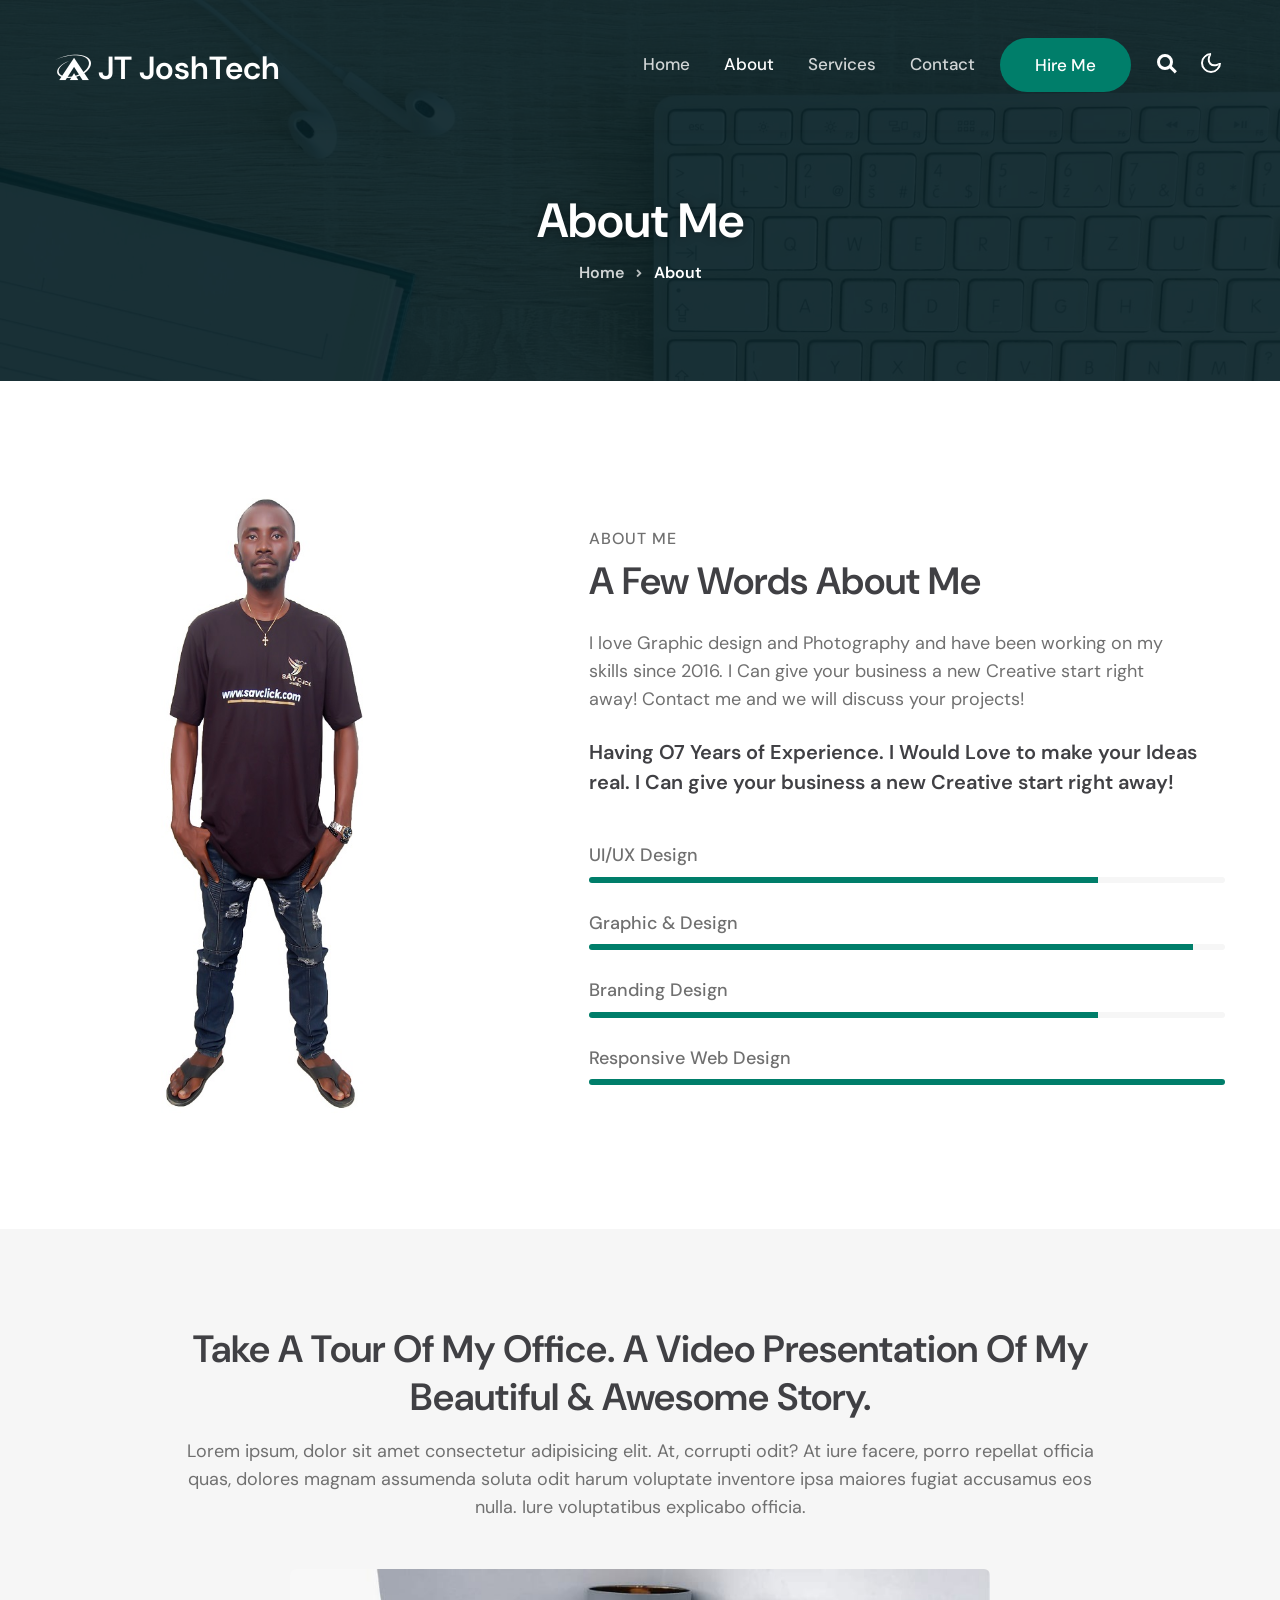
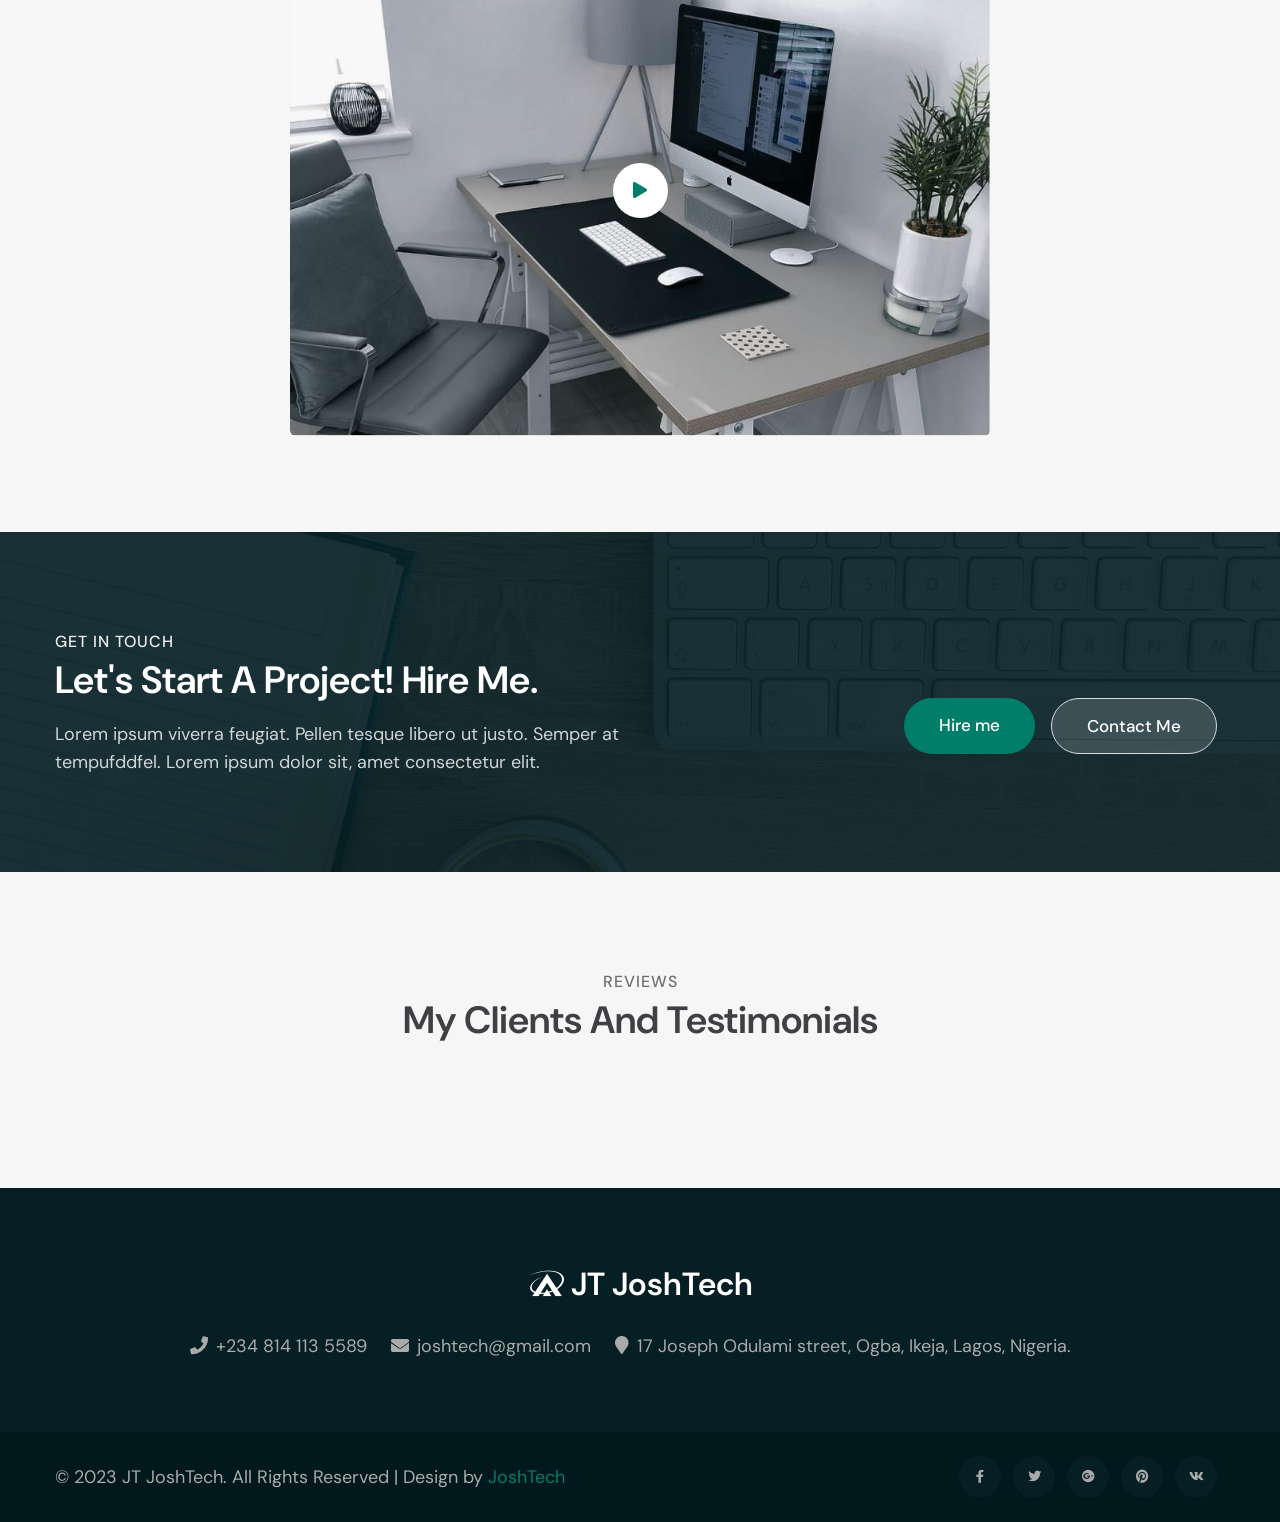
==== about.html @ a09c0ccb "Add files via upload" ====
<!--
Author: JoshTech
Author URL: http://joshtech.com
-->
<!doctype html>
<html lang="en">

<head>
    <!-- Required meta tags -->
    <meta charset="utf-8">
    <meta name="viewport" content="width=device-width, initial-scale=1, shrink-to-fit=no">
    <title>JoshTech Portfolio : About</title>

    <!-- google-fonts -->
    <link href="//fonts.googleapis.com/css2?family=Dosis:wght@300;400;500;600;800&display=swap" rel="stylesheet">
    <link href="//fonts.googleapis.com/css2?family=DM+Sans:wght@400;500;700&display=swap" rel="stylesheet">
    <!-- //google-fonts -->

    <!-- Template CSS Style link -->
    <link rel="stylesheet" href="assets/css/style-liberty.css">

</head>

<body>


    <!--header-->
    <header id="site-header" class="fixed-top">
        <div class="container">
            <nav class="navbar navbar-expand-lg stroke">
                <h1>
                    <a class="navbar-brand" href="index.html">
                        <i class="fab fa-asymmetrik"></i> JT JoshTech
                    </a>
                </h1>
                <!-- if logo is image enable this   
                <a class="navbar-brand" href="index.html">
                    <img src="image-path" alt="Your logo" title="Your logo" style="height:35px;" />
                </a> -->
                <button class="navbar-toggler collapsed bg-gradient" type="button" data-bs-toggle="collapse"
                    data-bs-target="#navbarTogglerDemo02" aria-controls="navbarTogglerDemo02" aria-expanded="false"
                    aria-label="Toggle navigation">
                    <span class="navbar-toggler-icon fa icon-expand fa-bars"></span>
                    <span class="navbar-toggler-icon fa icon-close fa-times"></span>
                </button>

                <div class="collapse navbar-collapse" id="navbarTogglerDemo02">
                    <ul class="navbar-nav ms-lg-auto align-items-center">
                        <li class="nav-item">
                            <a class="nav-link" href="index.html">Home <span class="sr-only">(current)</span></a>
                        </li>
                        <li class="nav-item active">
                            <a class="nav-link" href="about.html">About</a>
                        </li>
                        <li class="nav-item">
                            <a class="nav-link" href="services.html">Services</a>
                        </li>
                        <li class="nav-item">
                            <a class="nav-link" href="contact.html">Contact</a>
                        </li>

                        <!--/right-btn-->
                        <div class="header-btn mx-2">
                            <a class="btn btn-style btn-primary mr-lg-5" href="contact.html"> Hire Me</a>
                        </div>
                        <!--/right-btn-->

                    </ul>
                </div>

                <!-- search -->
                <ul class="cd-header-buttons px-lg-2">
                    <li>
                    <a class="cd-search-trigger" href="#cd-search">
                        <span></span>
                    </a>
                    </li>
                </ul>
                <div id="cd-search" class="cd-search">
                    <form action="#url" method="post">
                        <input name="Search" type="search" placeholder="Click enter after typing...">
                    </form>
                </div>
                <!-- //search -->
                
                <!-- toggle switch for light and dark theme -->
                <div class="cont-ser-position">
                    <nav class="navigation">
                        <div class="theme-switch-wrapper">
                            <label class="theme-switch" for="checkbox">
                                <input type="checkbox" id="checkbox">
                                <div class="mode-container">
                                    <i class="gg-sun"></i>
                                    <i class="gg-moon"></i>
                                </div>
                            </label>
                        </div>
                    </nav>
                </div>
                <!-- //toggle switch for light and dark theme -->
            </nav>
        </div>
    </header>
    <!--//header-->


    <!-- about banner -->
    <section class="w3l-about-breadcrumb text-center">
        <div class="breadcrumb-bg breadcrumb-bg-about py-5">
            <div class="container py-lg-5 mt-5">
                <div class="banner-info-grid mt-5">
                    <h2 class="w3l-title-breadcrumb">About Me</h2>
                </div>
                <ul class="breadcrumbs-custom-path">
                    <li><a href="index.html">Home</a></li>
                    <li class="active"><span class="fa fa-angle-right mx-2" aria-hidden="true"></span> About</li>
                </ul>
            </div>
        </div>
    </section>
    <!-- //about banner -->




    <!-- About Section -->
    <section class="w3l-content-6" id="skills">
        <div class="content-6-mian py-5">
            <div class="container py-lg-5 py-md-4 py-2">
                <div class="content-info-in row">
                    <div class="content-gd col-lg-5 pe-lg-5 my-image">
                        <img src="assets/images/About2.jpg" alt="" class="img-fluid" />
                    </div>
                    <div class="content-gd col-lg-7 mt-lg-0 mt-5 align-self ps-lg-5">
                        <h6 class="w3l-title-small mb-1">About Me</h6>
                        <h3 class="w3l-title-main mb-lg-4 mb-3">A Few words about me</h3>
                        <p class="my-4 pe-lg-5">I love Graphic design and Photography and have been working on my skills since 2016. I Can give your business a new Creative start right away! Contact me and we will discuss your projects!</p>
                        <h5 class="w3l-subtitle mb-md-5 mb-4">Having O7 Years of Experience. I Would Love to make your Ideas real. I Can give your business a new Creative start right away!</h5>

                        <div class="progress-info mt-5">
                            <h6 class="progress-tittle">UI/UX Design</h6>
                            <div class="progress">
                                <div class="progress-bar progress-bar-striped" role="progressbar" style="width: 80%" 
                                aria-valuenow="80" aria-valuemin="0" aria-valuemax="100">
                                </div>
                            </div>
                        </div>
                        <div class="progress-info info1">
                            <h6 class="progress-tittle">Graphic &amp; Design</h6>
                            <div class="progress">
                                <div class="progress-bar progress-bar-striped" role="progressbar" style="width: 95%"
                                    aria-valuenow="95" aria-valuemin="0" aria-valuemax="100">
                                </div>
                            </div>
                        </div>
                        <div class="progress-info info3">
                            <h6 class="progress-tittle">Branding Design</h6>
                            <div class="progress">
                                <div class="progress-bar progress-bar-striped" role="progressbar" style="width: 80%"
                                    aria-valuenow="80" aria-valuemin="0" aria-valuemax="100">
                                </div>
                            </div>
                        </div>
                        <div class="progress-info info4 mb-0">
                            <h6 class="progress-tittle">Responsive Web Design</h6>
                            <div class="progress">
                                <div class="progress-bar progress-bar-striped" role="progressbar" style="width: 100%"
                                    aria-valuenow="100" aria-valuemin="0" aria-valuemax="100">
                                </div>
                            </div>
                        </div>
                    </div>
                </div>
            </div>
        </div>
    </section>
    <!-- About Section -->


    <!-- about page video popup section -->
    <section class="w3l-index5" id="about">
        <div class="new-block py-5">
            <div class="container py-lg-5 py-md-4 py-2">
                <div class="middle-section text-center">
                    <div class="section-width">
                        <h3 class="w3l-title-main"> Take a tour of my office. A Video presentation of my beautiful & awesome story.</h3>
                        <p class="mt-3">Lorem ipsum, dolor sit amet consectetur adipisicing elit. At, corrupti odit? At iure
                            facere,
                            porro repellat officia quas, dolores magnam assumenda soluta odit
                            harum
                            voluptate inventore ipsa maiores fugiat accusamus eos nulla. Iure voluptatibus explicabo
                            officia.</p>
                    </div>
                    <div class="history-info mt-5">
                        <div class="position-relative">
                            <img src="assets/images/blog1.jpg" class="img-fluid radius-image video-popup-image"
                                alt="video-popup">

                            <a href="#small-dialog" class="popup-with-zoom-anim play-view text-center position-absolute">
                                <span class="video-play-icon">
                                    <span class="fa fa-play"></span>
                                </span>
                            </a>

                            <!-- dialog itself, mfp-hide class is required to make dialog hidden -->
                            <div id="small-dialog" class="zoom-anim-dialog mfp-hide">
                                <iframe src="assets/images/TheJungleBook.mp4" allowfullscreen></iframe>
                            </div>
                        </div>
                    </div>

                    <!-- dialog itself, mfp-hide class is required to make dialog hidden -->
                    <div id="small-dialog" class="zoom-anim-dialog mfp-hide">
                        <iframe src="https://www.youtube.com/embed/Z_KspIX1oXU" allowfullscreen></iframe>
                    </div>
                </div>
            </div>
        </div>
    </section>
    <!-- //about page video popup section -->

    <section class="w3l-join py-5" id="join">
        <div class="container py-md-5 py-3">
            <div class="row">
                <div class="col-lg-7 video-info pe-lg-5">
                    <div class="title-content">
                        <h6 class="w3l-title-small two">Get in touch</h6>
                        <h3 class="w3l-title-main two mb-3">Let's start a Project! Hire Me.</h3>
                        <p class="pe-lg-5">Lorem ipsum viverra feugiat. Pellen tesque libero ut justo. Semper at tempufddfel. Lorem ipsum dolor sit, amet consectetur elit.</p>

                    </div>
                </div>
                <div class="col-lg-5 history-info align-self">
                    <div class="w3banner-content-btns d-sm-flex justify-content-lg-end">
                        <a href="contact.html" class="btn btn-style btn-primary mt-lg-5 mt-4 me-sm-3">Hire me </a>
                        <a href="contact.html" class="btn btn-style transparent-btn mt-lg-5 mt-4 me-2">Contact Me </a>
                    </div>
                </div>
            </div>
        </div>
    </section>




    <section class="w3l-clients" id="testimonials">
        <div class="midd-w3 py-5">
            <div class="container py-lg-5 py-md-3">
                <div class="title-heading-w3 mx-auto text-center mb-sm-5 mb-4">
                <span class="w3l-title-small">Reviews</span>
                <h3 class="w3l-title-main">My clients and Testimonials</h3>
                    </div>
                <div id="owl-demo1" class="owl-carousel owl-theme mt-4 py-2 mb-5">
                    <div class="item">
                        <div class="testimonial-content">
                            <div class="testimonial">
                                <blockquote>
                                    <q>Lorem ipsum dolor sit amet init consectetur et beatae elit. Velitae beatae
                                        laudantium voluptate rem ullam dolore nisi voluptatibus est quasi, doloribus 
                                        tempora. </q>
                                </blockquote>
                                <div class="testi-des">
                                    <div class="test-img"><img src="assets/images/team1.jpg" class="img-fluid"
                                            alt="client-img">
                                    </div>
                                    <div class="peopl align-self">
                                        <h3>William Noah</h3>
                                        <p class="indentity">Photographer</p>
                                    </div>
                                </div>
                            </div>
                        </div>
                    </div>
                    <div class="item">
                        <div class="testimonial-content">
                            <div class="testimonial">
                                <blockquote>
                                    <q>Lorem ipsum dolor sit amet init consectetur et beatae elit. Velitae beatae
                                        laudantium voluptate rem ullam dolore nisi voluptatibus est quasi, doloribus 
                                        tempora. </q>
                                </blockquote>
                                <div class="testi-des">
                                    <div class="test-img"><img src="assets/images/team2.jpg" class="img-fluid"
                                            alt="client-img">
                                    </div>
                                    <div class="peopl align-self">
                                        <h3>Benjamin</h3>
                                        <p class="indentity">Web designer</p>
                                    </div>
                                </div>
                            </div>
                        </div>
                    </div>
                    <div class="item">
                        <div class="testimonial-content">
                            <div class="testimonial">
                                <blockquote>
                                    <q>Lorem ipsum dolor sit amet init consectetur et beatae elit. Velitae beatae
                                        laudantium voluptate rem ullam dolore nisi voluptatibus est quasi, doloribus 
                                        tempora. </q>
                                </blockquote>
                                <div class="testi-des">
                                    <div class="test-img"><img src="assets/images/team3.jpg" class="img-fluid"
                                            alt="client-img">
                                    </div>
                                    <div class="peopl align-self">
                                        <h3>Isabella Luna</h3>
                                        <p class="indentity">Backend Developer</p>
                                    </div>
                                </div>
                            </div>
                        </div>
                    </div>
                    <div class="item">
                        <div class="testimonial-content">
                            <div class="testimonial">
                                <blockquote>
                                    <q>Lorem ipsum dolor sit amet init consectetur et beatae elit. Velitae beatae
                                        laudantium voluptate rem ullam dolore nisi voluptatibus est quasi, doloribus 
                                        tempora. </q>
                                </blockquote>
                                <div class="testi-des">
                                    <div class="test-img"><img src="assets/images/team4.jpg" class="img-fluid"
                                            alt="client-img">
                                    </div>
                                    <div class="peopl align-self">
                                        <h3>Elizabeth</h3>
                                        <p class="indentity">Front-end developer</p>
                                    </div>
                                </div>
                            </div>
                        </div>
                    </div>
                    <div class="item">
                        <div class="testimonial-content">
                            <div class="testimonial">
                                <blockquote>
                                    <q>Lorem ipsum dolor sit amet init consectetur et beatae elit. Velitae beatae
                                        laudantium voluptate rem ullam dolore nisi voluptatibus est quasi, doloribus 
                                        tempora. </q>
                                </blockquote>
                                <div class="testi-des">
                                    <div class="test-img"><img src="assets/images/team2.jpg" class="img-fluid"
                                            alt="client-img">
                                    </div>
                                    <div class="peopl align-self">
                                        <h3>Benjamin</h3>
                                        <p class="indentity">Web designer</p>
                                    </div>
                                </div>
                            </div>
                        </div>
                    </div>
                </div>
            </div>
        </div>
    </section>




    <!-- footer -->
    <footer class="text-center">
        <div class="footer py-5">
            <div class="container py-md-4">
                <div clss="footer-logo">
                    <a class="logo" href="index.html">
                        <i class="fab fa-asymmetrik"></i> JT JoshTech
                    </a>
                </div>
                <div class="footer-contact-info mt-4">
                    <ul>
                        <li>
                            <a href="tel:+234 814 113 5589" class="contact-text-sub">
                                <span class="fas fa-phone me-2"></span>+234 814 113 5589
                            </a>
                        </li>
                        <li>
                            <a href="mailto:joshtech@gmail.com" class="contact-text-sub">
                                <span class="fas fa-envelope me-2"></span>joshtech@gmail.com 
                            </a>
                        </li>
                        <li>
                            <p class="contact-text-sub"> 
                                <span class="fas fa-map-marker me-2"></span>17 Joseph Odulami street, Ogba, Ikeja, Lagos, Nigeria.
                            </p>
                        </li>
                    </ul>
                </div>
            </div>
        </div>
        <div class="container py-4">
            <div class="row footer-grids">
                <div class="col-lg-6 copyright text-lg-start text-center align-center">
                    <p>© 2023 JT JoshTech. All Rights Reserved | Design by <a href="http://joshtech.com/"> JoshTech</a> </p>
                </div>
                <div class="col-lg-6 text-lg-end text-center mt-lg-0 mt-4">
                    <div class="social">
                        <ul>
                            <li><a href="#url"><span class="fab me-2 fa-facebook-f"></span></a></li>
                            <li><a href="#url"><span class="fab me-2 fa-twitter"></span></a></li>
                            <li><a href="#url"><span class="fab me-2 fa-google-plus"></span></a></li>
                            <li><a href="#url"><span class="fab me-2 fa-pinterest"></span></a></li>
                            <li><a href="#url"><span class="fab me-2 fa-vk"></span></a></li>
                        </ul>
                    </div>
                </div>
            </div>
        </div>
    </footer>
    <!-- //footer -->



<!-- Js scripts -->
<!-- move top -->
<button onclick="topFunction()" id="movetop" title="Go to top">
    <span class="fas fa-level-up-alt" aria-hidden="true"></span>
</button>
<script>
    // When the user scrolls down 20px from the top of the document, show the button
    window.onscroll = function () {
        scrollFunction()
    };

    function scrollFunction() {
        if (document.body.scrollTop > 20 || document.documentElement.scrollTop > 20) {
            document.getElementById("movetop").style.display = "block";
        } else {
            document.getElementById("movetop").style.display = "none";
        }
    }

    // When the user clicks on the button, scroll to the top of the document
    function topFunction() {
        document.body.scrollTop = 0;
        document.documentElement.scrollTop = 0;
    }
</script>
<!-- //move top -->

<!-- common jquery plugin -->
<script src="assets/js/jquery-3.3.1.min.js"></script>
<!-- //common jquery plugin -->

<!-- theme switch js (light and dark)-->
<script src="assets/js/theme-change.js"></script>
<!-- //theme switch js (light and dark)-->

<!--search-bar-->
<script src="assets/js/search.js"></script>
<!--//search-bar-->

<!-- video popup -->
<script src="assets/js/jquery.magnific-popup.min.js"></script>
<script>
  $(document).ready(function () {
    $('.popup-with-zoom-anim').magnificPopup({
      type: 'inline',

      fixedContentPos: false,
      fixedBgPos: true,

      overflowY: 'auto',

      closeBtnInside: true,
      preloader: false,

      midClick: true,
      removalDelay: 300,
      mainClass: 'my-mfp-zoom-in'
    });

    $('.popup-with-move-anim').magnificPopup({
      type: 'inline',

      fixedContentPos: false,
      fixedBgPos: true,

      overflowY: 'auto',

      closeBtnInside: true,
      preloader: false,

      midClick: true,
      removalDelay: 300,
      mainClass: 'my-mfp-slide-bottom'
    });
  });
</script>
<!-- //video popup -->

<!--/stats-number-counter-->
<script src="assets/js/jquery.waypoints.min.js"></script>
<script src="assets/js/jquery.countup.js"></script>
<script>
    $('.counter').countUp();

</script>
<!--//stats-number-counter-->

<!--/owlcarousel-->
<script src="assets/js/owl.carousel.js"></script>

<!-- script for tesimonials carousel slider -->
<script>
    $(document).ready(function () {
      $("#owl-demo1").owlCarousel({
        loop: true,
        margin: 30,
        nav: false,
        responsiveClass: true,
        responsive: {
          0: {
            items: 1,
            nav: false
          },
          768: {
            items: 2,
            nav: false
          },
          1024: {
            items: 3,
            nav: false
          }
        }
      })
    })
  </script>
  <!-- //script for tesimonials carousel slider -->
  
<!-- //brands-->
<script>
    $(document).ready(function() {
        $("#owl-demo").owlCarousel({
            loop: true,
            nav: false,
            autoplay: true,
            autoplaySpeed: 1500,
            responsiveClass: true,
            responsive: {
                0: {
                    items: 1,
                    nav: false
                },
                736: {
                    items: 4,
                    nav: false
                }
            }
        })
    })

</script>
<!-- //brands-->

<!-- /typig-text-->
<script>
    const typedTextSpan = document.querySelector(".typed-text");
    const cursorSpan = document.querySelector(".cursor");

    const textArray = ["Web Designer", "Web Developer", "Photographer", "Freelancer"];
    const typingDelay = 200;
    const erasingDelay = 10;
    const newTextDelay = 100; // Delay between current and next text
    let textArrayIndex = 0;
    let charIndex = 0;

    function type() {
        if (charIndex < textArray[textArrayIndex].length) {
            if (!cursorSpan.classList.contains("typing")) cursorSpan.classList.add("typing");
            typedTextSpan.textContent += textArray[textArrayIndex].charAt(charIndex);
            charIndex++;
            setTimeout(type, typingDelay);
        } else {
            cursorSpan.classList.remove("typing");
            setTimeout(erase, newTextDelay);
        }
    }

    function erase() {
        if (charIndex > 0) {
            // add class 'typing' if there's none
            if (!cursorSpan.classList.contains("typing")) {
                cursorSpan.classList.add("typing");
            }
            typedTextSpan.textContent = textArray[textArrayIndex].substring(0, 0);
            charIndex--;
            setTimeout(erase, erasingDelay);
        } else {
            cursorSpan.classList.remove("typing");
            textArrayIndex++;
            if (textArrayIndex >= textArray.length) textArrayIndex = 0;
            setTimeout(type, typingDelay);
        }
    }

    document.addEventListener("DOMContentLoaded", function () { // On DOM Load initiate the effect
        if (textArray.length) setTimeout(type, newTextDelay + 250);
    });
</script>
<!-- //typig-text-->

<!-- jQuery-Photo-filter-lightbox-portfolio-plugin -->
<script src="assets/js/jquery-1.7.2.js"></script>
<script src="assets/js/jquery.quicksand.js"></script>
<script src="assets/js/script.js"></script>
<script src="assets/js/jquery.prettyPhoto.js"></script>
<!-- //jQuery-Photo-filter-lightbox-portfolio-plugin -->

<!-- MENU-JS -->
<script>
    $(window).on("scroll", function () {
        var scroll = $(window).scrollTop();

        if (scroll >= 80) {
            $("#site-header").addClass("nav-fixed");
        } else {
            $("#site-header").removeClass("nav-fixed");
        }
    });

    //Main navigation Active Class Add Remove
    $(".navbar-toggler").on("click", function () {
        $("header").toggleClass("active");
    });
    $(document).on("ready", function () {
        if ($(window).width() > 991) {
            $("header").removeClass("active");
        }
        $(window).on("resize", function () {
            if ($(window).width() > 991) {
                $("header").removeClass("active");
            }
        });
    });
</script>
<!-- //MENU-JS -->

<!-- disable body scroll which navbar is in active -->
<script>
    $(function () {
        $('.navbar-toggler').click(function () {
            $('body').toggleClass('noscroll');
        })
    });
</script>
<!-- //disable body scroll which navbar is in active -->

<!--bootstrap-->
<script src="assets/js/bootstrap.min.js"></script>
<!-- //bootstrap-->
<!-- //Js scripts -->

</body>

</html>
---- assets/css/style-liberty.css ----
@charset "UTF-8";

/*--
Author: W3layouts
Author URL: http://w3layouts.com
--*/


/*!
 * Bootstrap v5.0.1 (https://getbootstrap.com/)
 * Copyright 2011-2021 The Bootstrap Authors
 * Copyright 2011-2021 Twitter, Inc.
 * Licensed under MIT (https://github.com/twbs/bootstrap/blob/main/LICENSE)
 */
:root {
  --bs-blue: #0d6efd;
  --bs-indigo: #6610f2;
  --bs-purple: #6f42c1 --bs-pink: #d63384;
  --bs-red: #dc3545;
  --bs-orange: #fd7e14;
  --bs-yellow: #ffc107;
  --bs-green: #198754;
  --bs-teal: #20c997;
  --bs-cyan: #0dcaf0;
  --bs-white: #fff;
  --bs-gray: #6c757d;
  --bs-gray-dark: #343a40;
  --bs-primary: #0d6efd;
  --bs-secondary: #6c757d;
  --bs-success: #198754;
  --bs-info: #0dcaf0;
  --bs-warning: #ffc107;
  --bs-danger: #dc3545;
  --bs-light: #f8f9fa;
  --bs-dark: #212529;
  --bs-font-sans-serif: system-ui, -apple-system, "Segoe UI", Roboto, "Helvetica Neue", Arial, "Noto Sans", "Liberation Sans", sans-serif, "Apple Color Emoji", "Segoe UI Emoji", "Segoe UI Symbol", "Noto Color Emoji";
  --bs-font-monospace: SFMono-Regular, Menlo, Monaco, Consolas, "Liberation Mono", "Courier New", monospace;
  --bs-gradient: linear-gradient(180deg, rgba(255, 255, 255, 0.15), rgba(255, 255, 255, 0))
}

*,
::after,
::before {
  box-sizing: border-box
}

@media (prefers-reduced-motion:no-preference) {
  :root {
    scroll-behavior: smooth
  }
}

body {
  margin: 0;
  font-family: 'DM Sans', sans-serif;
  font-size: 1rem;
  font-weight: 400;
  line-height: 1.5;
  color: #212529;
  background-color: #fff;
  -webkit-text-size-adjust: 100%;
  -webkit-tap-highlight-color: transparent
}

hr {
  margin: 1rem 0;
  color: inherit;
  background-color: currentColor;
  border: 0;
  opacity: .25
}

hr:not([size]) {
  height: 1px
}

.h1,
.h2,
.h3,
.h4,
.h5,
.h6,
h1,
h2,
h3,
h4,
h5,
h6 {
  margin-top: 0;
  margin-bottom: .5rem;
  font-weight: 700;
  line-height: 1.2
}

.h1,
h1 {
  font-size: calc(1.375rem + 1.5vw)
}

@media (min-width:1200px) {

  .h1,
  h1 {
    font-size: 2.5rem
  }
}

.h2,
h2 {
  font-size: calc(1.325rem + .9vw)
}

@media (min-width:1200px) {

  .h2,
  h2 {
    font-size: 2rem
  }
}

.h3,
h3 {
  font-size: calc(1.3rem + .6vw)
}

@media (min-width:1200px) {

  .h3,
  h3 {
    font-size: 1.75rem
  }
}

.h4,
h4 {
  font-size: calc(1.275rem + .3vw)
}

@media (min-width:1200px) {

  .h4,
  h4 {
    font-size: 1.5rem
  }
}

.h5,
h5 {
  font-size: 1.25rem
}

.h6,
h6 {
  font-size: 1rem
}

p {
  margin-top: 0;
  margin-bottom: 1rem
}

abbr[data-bs-original-title],
abbr[title] {
  -webkit-text-decoration: underline dotted;
  text-decoration: underline dotted;
  cursor: help;
  -webkit-text-decoration-skip-ink: none;
  text-decoration-skip-ink: none
}

address {
  margin-bottom: 1rem;
  font-style: normal;
  line-height: inherit
}

ol,
ul {
  padding-left: 2rem
}

dl,
ol,
ul {
  margin-top: 0;
  margin-bottom: 1rem
}

ol ol,
ol ul,
ul ol,
ul ul {
  margin-bottom: 0
}

dt {
  font-weight: 700
}

dd {
  margin-bottom: .5rem;
  margin-left: 0
}

blockquote {
  margin: 0 0 1rem
}

b,
strong {
  font-weight: bolder
}

.small,
small {
  font-size: .875em
}

.mark,
mark {
  padding: .2em;
  background-color: #fcf8e3
}

sub,
sup {
  position: relative;
  font-size: .75em;
  line-height: 0;
  vertical-align: baseline
}

sub {
  bottom: -.25em
}

sup {
  top: -.5em
}

a {
  color: var(--primary-color);
  text-decoration: underline;

}

a:hover {
  color: var(--primary-color);
}

a:not([href]):not([class]),
a:not([href]):not([class]):hover {
  color: inherit;
  text-decoration: none
}

code,
kbd,
pre,
samp {
  font-family: 'DM Sans', sans-serif;
  font-size: 1em;
  direction: ltr;
  unicode-bidi: bidi-override
}

pre {
  display: block;
  margin-top: 0;
  margin-bottom: 1rem;
  overflow: auto;
  font-size: .875em
}

pre code {
  font-size: inherit;
  color: inherit;
  word-break: normal
}

code {
  font-size: .875em;
  color: #d63384;
  word-wrap: break-word
}

a>code {
  color: inherit
}

kbd {
  padding: .2rem .4rem;
  font-size: .875em;
  color: #fff;
  background-color: #212529;
  border-radius: .2rem
}

kbd kbd {
  padding: 0;
  font-size: 1em;
  font-weight: 700
}

figure {
  margin: 0 0 1rem
}

img,
svg {
  vertical-align: middle
}

table {
  caption-side: bottom;
  border-collapse: collapse
}

caption {
  padding-top: .5rem;
  padding-bottom: .5rem;
  color: #6c757d;
  text-align: left
}

th {
  text-align: inherit;
  text-align: -webkit-match-parent
}

tbody,
td,
tfoot,
th,
thead,
tr {
  border-color: inherit;
  border-style: solid;
  border-width: 0
}

label {
  display: inline-block
}

button {
  border-radius: 0
}

button:focus:not(:focus-visible) {
  outline: 0
}

button,
input,
optgroup,
select,
textarea {
  margin: 0;
  font-family: 'DM Sans', sans-serif;
  font-size: inherit;
  line-height: inherit
}

button,
select {
  text-transform: none
}

[role=button] {
  cursor: pointer
}

select {
  word-wrap: normal
}

select:disabled {
  opacity: 1
}

[list]::-webkit-calendar-picker-indicator {
  display: none
}

[type=button],
[type=reset],
[type=submit],
button {
  -webkit-appearance: button
}

[type=button]:not(:disabled),
[type=reset]:not(:disabled),
[type=submit]:not(:disabled),
button:not(:disabled) {
  cursor: pointer
}

::-moz-focus-inner {
  padding: 0;
  border-style: none
}

textarea {
  resize: vertical
}

fieldset {
  min-width: 0;
  padding: 0;
  margin: 0;
  border: 0
}

legend {
  float: left;
  width: 100%;
  padding: 0;
  margin-bottom: .5rem;
  font-size: calc(1.275rem + .3vw);
  line-height: inherit
}

@media (min-width:1200px) {
  legend {
    font-size: 1.5rem
  }
}

legend+* {
  clear: left
}

::-webkit-datetime-edit-day-field,
::-webkit-datetime-edit-fields-wrapper,
::-webkit-datetime-edit-hour-field,
::-webkit-datetime-edit-minute,
::-webkit-datetime-edit-month-field,
::-webkit-datetime-edit-text,
::-webkit-datetime-edit-year-field {
  padding: 0
}

::-webkit-inner-spin-button {
  height: auto
}

[type=search] {
  outline-offset: -2px;
  -webkit-appearance: textfield
}

::-webkit-search-decoration {
  -webkit-appearance: none
}

::-webkit-color-swatch-wrapper {
  padding: 0
}

::file-selector-button {
  font: inherit
}

::-webkit-file-upload-button {
  font: inherit;
  -webkit-appearance: button
}

output {
  display: inline-block
}

iframe {
  border: 0
}

summary {
  display: list-item;
  cursor: pointer
}

progress {
  vertical-align: baseline
}

[hidden] {
  display: none !important
}

.lead {
  font-size: 1.25rem;
  font-weight: 300
}

.display-1 {
  font-size: calc(1.625rem + 4.5vw);
  font-weight: 300;
  line-height: 1.2
}

@media (min-width:1200px) {
  .display-1 {
    font-size: 5rem
  }
}

.display-2 {
  font-size: calc(1.575rem + 3.9vw);
  font-weight: 300;
  line-height: 1.2
}

@media (min-width:1200px) {
  .display-2 {
    font-size: 4.5rem
  }
}

.display-3 {
  font-size: calc(1.525rem + 3.3vw);
  font-weight: 300;
  line-height: 1.2
}

@media (min-width:1200px) {
  .display-3 {
    font-size: 4rem
  }
}

.display-4 {
  font-size: calc(1.475rem + 2.7vw);
  font-weight: 300;
  line-height: 1.2
}

@media (min-width:1200px) {
  .display-4 {
    font-size: 3.5rem
  }
}

.display-5 {
  font-size: calc(1.425rem + 2.1vw);
  font-weight: 300;
  line-height: 1.2
}

@media (min-width:1200px) {
  .display-5 {
    font-size: 3rem
  }
}

.display-6 {
  font-size: calc(1.375rem + 1.5vw);
  font-weight: 300;
  line-height: 1.2
}

@media (min-width:1200px) {
  .display-6 {
    font-size: 2.5rem
  }
}

.list-unstyled {
  padding-left: 0;
  list-style: none
}

.list-inline {
  padding-left: 0;
  list-style: none
}

.list-inline-item {
  display: inline-block
}

.list-inline-item:not(:last-child) {
  margin-right: .5rem
}

.initialism {
  font-size: .875em;
  text-transform: uppercase
}

.blockquote {
  margin-bottom: 1rem;
  font-size: 1.25rem
}

.blockquote> :last-child {
  margin-bottom: 0
}

.blockquote-footer {
  margin-top: -1rem;
  margin-bottom: 1rem;
  font-size: .875em;
  color: #6c757d
}

.blockquote-footer::before {
  content: "— "
}

.img-fluid {
  max-width: 100%;
  height: auto;
  border-radius: var(--border-radius);
}

.img-thumbnail {
  padding: .25rem;
  background-color: #fff;
  border: 1px solid #dee2e6;
  border-radius: .25rem;
  max-width: 100%;
  height: auto
}

.figure {
  display: inline-block
}

.figure-img {
  margin-bottom: .5rem;
  line-height: 1
}

.figure-caption {
  font-size: .875em;
  color: #6c757d
}

.container,
.container-fluid,
.container-lg,
.container-md,
.container-sm,
.container-xl,
.container-xxl {
  width: 100%;
  padding-right: var(--bs-gutter-x, .75rem);
  padding-left: var(--bs-gutter-x, .75rem);
  margin-right: auto;
  margin-left: auto
}

@media (min-width:576px) {

  .container,
  .container-sm {
    max-width: 540px
  }
}

@media (min-width:768px) {

  .container,
  .container-md,
  .container-sm {
    max-width: 720px
  }
}

@media (min-width:992px) {

  .container,
  .container-lg,
  .container-md,
  .container-sm {
    max-width: 960px
  }
}

@media (min-width:1200px) {

  .container,
  .container-lg,
  .container-md,
  .container-sm,
  .container-xl {
    max-width: 1140px
  }
}

@media (min-width:1400px) {

  .container,
  .container-lg,
  .container-md,
  .container-sm,
  .container-xl,
  .container-xxl {
    max-width: 1320px
  }
}

.row {
  --bs-gutter-x: 1.5rem;
  --bs-gutter-y: 0;
  display: flex;
  flex-wrap: wrap;
  margin-top: calc(var(--bs-gutter-y) * -1);
  margin-right: calc(var(--bs-gutter-x)/ -2);
  margin-left: calc(var(--bs-gutter-x)/ -2)
}

.row>* {
  flex-shrink: 0;
  width: 100%;
  max-width: 100%;
  padding-right: calc(var(--bs-gutter-x)/ 2);
  padding-left: calc(var(--bs-gutter-x)/ 2);
  margin-top: var(--bs-gutter-y)
}

.col {
  flex: 1 0 0%
}

.row-cols-auto>* {
  flex: 0 0 auto;
  width: auto
}

.row-cols-1>* {
  flex: 0 0 auto;
  width: 100%
}

.row-cols-2>* {
  flex: 0 0 auto;
  width: 50%
}

.row-cols-3>* {
  flex: 0 0 auto;
  width: 33.3333333333%
}

.row-cols-4>* {
  flex: 0 0 auto;
  width: 25%
}

.row-cols-5>* {
  flex: 0 0 auto;
  width: 20%
}

.row-cols-6>* {
  flex: 0 0 auto;
  width: 16.6666666667%
}

.col-auto {
  flex: 0 0 auto;
  width: auto
}

.col-1 {
  flex: 0 0 auto;
  width: 8.3333333333%
}

.col-2 {
  flex: 0 0 auto;
  width: 16.6666666667%
}

.col-3 {
  flex: 0 0 auto;
  width: 25%
}

.col-4 {
  flex: 0 0 auto;
  width: 33.3333333333%
}

.col-5 {
  flex: 0 0 auto;
  width: 41.6666666667%
}

.col-6 {
  flex: 0 0 auto;
  width: 50%
}

.col-7 {
  flex: 0 0 auto;
  width: 58.3333333333%
}

.col-8 {
  flex: 0 0 auto;
  width: 66.6666666667%
}

.col-9 {
  flex: 0 0 auto;
  width: 75%
}

.col-10 {
  flex: 0 0 auto;
  width: 83.3333333333%
}

.col-11 {
  flex: 0 0 auto;
  width: 91.6666666667%
}

.col-12 {
  flex: 0 0 auto;
  width: 100%
}

.offset-1 {
  margin-left: 8.3333333333%
}

.offset-2 {
  margin-left: 16.6666666667%
}

.offset-3 {
  margin-left: 25%
}

.offset-4 {
  margin-left: 33.3333333333%
}

.offset-5 {
  margin-left: 41.6666666667%
}

.offset-6 {
  margin-left: 50%
}

.offset-7 {
  margin-left: 58.3333333333%
}

.offset-8 {
  margin-left: 66.6666666667%
}

.offset-9 {
  margin-left: 75%
}

.offset-10 {
  margin-left: 83.3333333333%
}

.offset-11 {
  margin-left: 91.6666666667%
}

.g-0,
.gx-0 {
  --bs-gutter-x: 0
}

.g-0,
.gy-0 {
  --bs-gutter-y: 0
}

.g-1,
.gx-1 {
  --bs-gutter-x: 0.25rem
}

.g-1,
.gy-1 {
  --bs-gutter-y: 0.25rem
}

.g-2,
.gx-2 {
  --bs-gutter-x: 0.5rem
}

.g-2,
.gy-2 {
  --bs-gutter-y: 0.5rem
}

.g-3,
.gx-3 {
  --bs-gutter-x: 1rem
}

.g-3,
.gy-3 {
  --bs-gutter-y: 1rem
}

.g-4,
.gx-4 {
  --bs-gutter-x: 1.5rem
}

.g-4,
.gy-4 {
  --bs-gutter-y: 1.5rem
}

.g-5,
.gx-5 {
  --bs-gutter-x: 3rem
}

.g-5,
.gy-5 {
  --bs-gutter-y: 3rem
}

@media (min-width:576px) {
  .col-sm {
    flex: 1 0 0%
  }

  .row-cols-sm-auto>* {
    flex: 0 0 auto;
    width: auto
  }

  .row-cols-sm-1>* {
    flex: 0 0 auto;
    width: 100%
  }

  .row-cols-sm-2>* {
    flex: 0 0 auto;
    width: 50%
  }

  .row-cols-sm-3>* {
    flex: 0 0 auto;
    width: 33.3333333333%
  }

  .row-cols-sm-4>* {
    flex: 0 0 auto;
    width: 25%
  }

  .row-cols-sm-5>* {
    flex: 0 0 auto;
    width: 20%
  }

  .row-cols-sm-6>* {
    flex: 0 0 auto;
    width: 16.6666666667%
  }

  .col-sm-auto {
    flex: 0 0 auto;
    width: auto
  }

  .col-sm-1 {
    flex: 0 0 auto;
    width: 8.3333333333%
  }

  .col-sm-2 {
    flex: 0 0 auto;
    width: 16.6666666667%
  }

  .col-sm-3 {
    flex: 0 0 auto;
    width: 25%
  }

  .col-sm-4 {
    flex: 0 0 auto;
    width: 33.3333333333%
  }

  .col-sm-5 {
    flex: 0 0 auto;
    width: 41.6666666667%
  }

  .col-sm-6 {
    flex: 0 0 auto;
    width: 50%
  }

  .col-sm-7 {
    flex: 0 0 auto;
    width: 58.3333333333%
  }

  .col-sm-8 {
    flex: 0 0 auto;
    width: 66.6666666667%
  }

  .col-sm-9 {
    flex: 0 0 auto;
    width: 75%
  }

  .col-sm-10 {
    flex: 0 0 auto;
    width: 83.3333333333%
  }

  .col-sm-11 {
    flex: 0 0 auto;
    width: 91.6666666667%
  }

  .col-sm-12 {
    flex: 0 0 auto;
    width: 100%
  }

  .offset-sm-0 {
    margin-left: 0
  }

  .offset-sm-1 {
    margin-left: 8.3333333333%
  }

  .offset-sm-2 {
    margin-left: 16.6666666667%
  }

  .offset-sm-3 {
    margin-left: 25%
  }

  .offset-sm-4 {
    margin-left: 33.3333333333%
  }

  .offset-sm-5 {
    margin-left: 41.6666666667%
  }

  .offset-sm-6 {
    margin-left: 50%
  }

  .offset-sm-7 {
    margin-left: 58.3333333333%
  }

  .offset-sm-8 {
    margin-left: 66.6666666667%
  }

  .offset-sm-9 {
    margin-left: 75%
  }

  .offset-sm-10 {
    margin-left: 83.3333333333%
  }

  .offset-sm-11 {
    margin-left: 91.6666666667%
  }

  .g-sm-0,
  .gx-sm-0 {
    --bs-gutter-x: 0
  }

  .g-sm-0,
  .gy-sm-0 {
    --bs-gutter-y: 0
  }

  .g-sm-1,
  .gx-sm-1 {
    --bs-gutter-x: 0.25rem
  }

  .g-sm-1,
  .gy-sm-1 {
    --bs-gutter-y: 0.25rem
  }

  .g-sm-2,
  .gx-sm-2 {
    --bs-gutter-x: 0.5rem
  }

  .g-sm-2,
  .gy-sm-2 {
    --bs-gutter-y: 0.5rem
  }

  .g-sm-3,
  .gx-sm-3 {
    --bs-gutter-x: 1rem
  }

  .g-sm-3,
  .gy-sm-3 {
    --bs-gutter-y: 1rem
  }

  .g-sm-4,
  .gx-sm-4 {
    --bs-gutter-x: 1.5rem
  }

  .g-sm-4,
  .gy-sm-4 {
    --bs-gutter-y: 1.5rem
  }

  .g-sm-5,
  .gx-sm-5 {
    --bs-gutter-x: 3rem
  }

  .g-sm-5,
  .gy-sm-5 {
    --bs-gutter-y: 3rem
  }
}

@media (min-width:768px) {
  .col-md {
    flex: 1 0 0%
  }

  .row-cols-md-auto>* {
    flex: 0 0 auto;
    width: auto
  }

  .row-cols-md-1>* {
    flex: 0 0 auto;
    width: 100%
  }

  .row-cols-md-2>* {
    flex: 0 0 auto;
    width: 50%
  }

  .row-cols-md-3>* {
    flex: 0 0 auto;
    width: 33.3333333333%
  }

  .row-cols-md-4>* {
    flex: 0 0 auto;
    width: 25%
  }

  .row-cols-md-5>* {
    flex: 0 0 auto;
    width: 20%
  }

  .row-cols-md-6>* {
    flex: 0 0 auto;
    width: 16.6666666667%
  }

  .col-md-auto {
    flex: 0 0 auto;
    width: auto
  }

  .col-md-1 {
    flex: 0 0 auto;
    width: 8.3333333333%
  }

  .col-md-2 {
    flex: 0 0 auto;
    width: 16.6666666667%
  }

  .col-md-3 {
    flex: 0 0 auto;
    width: 25%
  }

  .col-md-4 {
    flex: 0 0 auto;
    width: 33.3333333333%
  }

  .col-md-5 {
    flex: 0 0 auto;
    width: 41.6666666667%
  }

  .col-md-6 {
    flex: 0 0 auto;
    width: 50%
  }

  .col-md-7 {
    flex: 0 0 auto;
    width: 58.3333333333%
  }

  .col-md-8 {
    flex: 0 0 auto;
    width: 66.6666666667%
  }

  .col-md-9 {
    flex: 0 0 auto;
    width: 75%
  }

  .col-md-10 {
    flex: 0 0 auto;
    width: 83.3333333333%
  }

  .col-md-11 {
    flex: 0 0 auto;
    width: 91.6666666667%
  }

  .col-md-12 {
    flex: 0 0 auto;
    width: 100%
  }

  .offset-md-0 {
    margin-left: 0
  }

  .offset-md-1 {
    margin-left: 8.3333333333%
  }

  .offset-md-2 {
    margin-left: 16.6666666667%
  }

  .offset-md-3 {
    margin-left: 25%
  }

  .offset-md-4 {
    margin-left: 33.3333333333%
  }

  .offset-md-5 {
    margin-left: 41.6666666667%
  }

  .offset-md-6 {
    margin-left: 50%
  }

  .offset-md-7 {
    margin-left: 58.3333333333%
  }

  .offset-md-8 {
    margin-left: 66.6666666667%
  }

  .offset-md-9 {
    margin-left: 75%
  }

  .offset-md-10 {
    margin-left: 83.3333333333%
  }

  .offset-md-11 {
    margin-left: 91.6666666667%
  }

  .g-md-0,
  .gx-md-0 {
    --bs-gutter-x: 0
  }

  .g-md-0,
  .gy-md-0 {
    --bs-gutter-y: 0
  }

  .g-md-1,
  .gx-md-1 {
    --bs-gutter-x: 0.25rem
  }

  .g-md-1,
  .gy-md-1 {
    --bs-gutter-y: 0.25rem
  }

  .g-md-2,
  .gx-md-2 {
    --bs-gutter-x: 0.5rem
  }

  .g-md-2,
  .gy-md-2 {
    --bs-gutter-y: 0.5rem
  }

  .g-md-3,
  .gx-md-3 {
    --bs-gutter-x: 1rem
  }

  .g-md-3,
  .gy-md-3 {
    --bs-gutter-y: 1rem
  }

  .g-md-4,
  .gx-md-4 {
    --bs-gutter-x: 1.5rem
  }

  .g-md-4,
  .gy-md-4 {
    --bs-gutter-y: 1.5rem
  }

  .g-md-5,
  .gx-md-5 {
    --bs-gutter-x: 3rem
  }

  .g-md-5,
  .gy-md-5 {
    --bs-gutter-y: 3rem
  }
}

@media (min-width:992px) {
  .col-lg {
    flex: 1 0 0%
  }

  .row-cols-lg-auto>* {
    flex: 0 0 auto;
    width: auto
  }

  .row-cols-lg-1>* {
    flex: 0 0 auto;
    width: 100%
  }

  .row-cols-lg-2>* {
    flex: 0 0 auto;
    width: 50%
  }

  .row-cols-lg-3>* {
    flex: 0 0 auto;
    width: 33.3333333333%
  }

  .row-cols-lg-4>* {
    flex: 0 0 auto;
    width: 25%
  }

  .row-cols-lg-5>* {
    flex: 0 0 auto;
    width: 20%
  }

  .row-cols-lg-6>* {
    flex: 0 0 auto;
    width: 16.6666666667%
  }

  .col-lg-auto {
    flex: 0 0 auto;
    width: auto
  }

  .col-lg-1 {
    flex: 0 0 auto;
    width: 8.3333333333%
  }

  .col-lg-2 {
    flex: 0 0 auto;
    width: 16.6666666667%
  }

  .col-lg-3 {
    flex: 0 0 auto;
    width: 25%
  }

  .col-lg-4 {
    flex: 0 0 auto;
    width: 33.3333333333%
  }

  .col-lg-5 {
    flex: 0 0 auto;
    width: 41.6666666667%
  }

  .col-lg-6 {
    flex: 0 0 auto;
    width: 50%
  }

  .col-lg-7 {
    flex: 0 0 auto;
    width: 58.3333333333%
  }

  .col-lg-8 {
    flex: 0 0 auto;
    width: 66.6666666667%
  }

  .col-lg-9 {
    flex: 0 0 auto;
    width: 75%
  }

  .col-lg-10 {
    flex: 0 0 auto;
    width: 83.3333333333%
  }

  .col-lg-11 {
    flex: 0 0 auto;
    width: 91.6666666667%
  }

  .col-lg-12 {
    flex: 0 0 auto;
    width: 100%
  }

  .offset-lg-0 {
    margin-left: 0
  }

  .offset-lg-1 {
    margin-left: 8.3333333333%
  }

  .offset-lg-2 {
    margin-left: 16.6666666667%
  }

  .offset-lg-3 {
    margin-left: 25%
  }

  .offset-lg-4 {
    margin-left: 33.3333333333%
  }

  .offset-lg-5 {
    margin-left: 41.6666666667%
  }

  .offset-lg-6 {
    margin-left: 50%
  }

  .offset-lg-7 {
    margin-left: 58.3333333333%
  }

  .offset-lg-8 {
    margin-left: 66.6666666667%
  }

  .offset-lg-9 {
    margin-left: 75%
  }

  .offset-lg-10 {
    margin-left: 83.3333333333%
  }

  .offset-lg-11 {
    margin-left: 91.6666666667%
  }

  .g-lg-0,
  .gx-lg-0 {
    --bs-gutter-x: 0
  }

  .g-lg-0,
  .gy-lg-0 {
    --bs-gutter-y: 0
  }

  .g-lg-1,
  .gx-lg-1 {
    --bs-gutter-x: 0.25rem
  }

  .g-lg-1,
  .gy-lg-1 {
    --bs-gutter-y: 0.25rem
  }

  .g-lg-2,
  .gx-lg-2 {
    --bs-gutter-x: 0.5rem
  }

  .g-lg-2,
  .gy-lg-2 {
    --bs-gutter-y: 0.5rem
  }

  .g-lg-3,
  .gx-lg-3 {
    --bs-gutter-x: 1rem
  }

  .g-lg-3,
  .gy-lg-3 {
    --bs-gutter-y: 1rem
  }

  .g-lg-4,
  .gx-lg-4 {
    --bs-gutter-x: 1.5rem
  }

  .g-lg-4,
  .gy-lg-4 {
    --bs-gutter-y: 1.5rem
  }

  .g-lg-5,
  .gx-lg-5 {
    --bs-gutter-x: 3rem
  }

  .g-lg-5,
  .gy-lg-5 {
    --bs-gutter-y: 3rem
  }
}

@media (min-width:1200px) {
  .col-xl {
    flex: 1 0 0%
  }

  .row-cols-xl-auto>* {
    flex: 0 0 auto;
    width: auto
  }

  .row-cols-xl-1>* {
    flex: 0 0 auto;
    width: 100%
  }

  .row-cols-xl-2>* {
    flex: 0 0 auto;
    width: 50%
  }

  .row-cols-xl-3>* {
    flex: 0 0 auto;
    width: 33.3333333333%
  }

  .row-cols-xl-4>* {
    flex: 0 0 auto;
    width: 25%
  }

  .row-cols-xl-5>* {
    flex: 0 0 auto;
    width: 20%
  }

  .row-cols-xl-6>* {
    flex: 0 0 auto;
    width: 16.6666666667%
  }

  .col-xl-auto {
    flex: 0 0 auto;
    width: auto
  }

  .col-xl-1 {
    flex: 0 0 auto;
    width: 8.3333333333%
  }

  .col-xl-2 {
    flex: 0 0 auto;
    width: 16.6666666667%
  }

  .col-xl-3 {
    flex: 0 0 auto;
    width: 25%
  }

  .col-xl-4 {
    flex: 0 0 auto;
    width: 33.3333333333%
  }

  .col-xl-5 {
    flex: 0 0 auto;
    width: 41.6666666667%
  }

  .col-xl-6 {
    flex: 0 0 auto;
    width: 50%
  }

  .col-xl-7 {
    flex: 0 0 auto;
    width: 58.3333333333%
  }

  .col-xl-8 {
    flex: 0 0 auto;
    width: 66.6666666667%
  }

  .col-xl-9 {
    flex: 0 0 auto;
    width: 75%
  }

  .col-xl-10 {
    flex: 0 0 auto;
    width: 83.3333333333%
  }

  .col-xl-11 {
    flex: 0 0 auto;
    width: 91.6666666667%
  }

  .col-xl-12 {
    flex: 0 0 auto;
    width: 100%
  }

  .offset-xl-0 {
    margin-left: 0
  }

  .offset-xl-1 {
    margin-left: 8.3333333333%
  }

  .offset-xl-2 {
    margin-left: 16.6666666667%
  }

  .offset-xl-3 {
    margin-left: 25%
  }

  .offset-xl-4 {
    margin-left: 33.3333333333%
  }

  .offset-xl-5 {
    margin-left: 41.6666666667%
  }

  .offset-xl-6 {
    margin-left: 50%
  }

  .offset-xl-7 {
    margin-left: 58.3333333333%
  }

  .offset-xl-8 {
    margin-left: 66.6666666667%
  }

  .offset-xl-9 {
    margin-left: 75%
  }

  .offset-xl-10 {
    margin-left: 83.3333333333%
  }

  .offset-xl-11 {
    margin-left: 91.6666666667%
  }

  .g-xl-0,
  .gx-xl-0 {
    --bs-gutter-x: 0
  }

  .g-xl-0,
  .gy-xl-0 {
    --bs-gutter-y: 0
  }

  .g-xl-1,
  .gx-xl-1 {
    --bs-gutter-x: 0.25rem
  }

  .g-xl-1,
  .gy-xl-1 {
    --bs-gutter-y: 0.25rem
  }

  .g-xl-2,
  .gx-xl-2 {
    --bs-gutter-x: 0.5rem
  }

  .g-xl-2,
  .gy-xl-2 {
    --bs-gutter-y: 0.5rem
  }

  .g-xl-3,
  .gx-xl-3 {
    --bs-gutter-x: 1rem
  }

  .g-xl-3,
  .gy-xl-3 {
    --bs-gutter-y: 1rem
  }

  .g-xl-4,
  .gx-xl-4 {
    --bs-gutter-x: 1.5rem
  }

  .g-xl-4,
  .gy-xl-4 {
    --bs-gutter-y: 1.5rem
  }

  .g-xl-5,
  .gx-xl-5 {
    --bs-gutter-x: 3rem
  }

  .g-xl-5,
  .gy-xl-5 {
    --bs-gutter-y: 3rem
  }
}

@media (min-width:1400px) {
  .col-xxl {
    flex: 1 0 0%
  }

  .row-cols-xxl-auto>* {
    flex: 0 0 auto;
    width: auto
  }

  .row-cols-xxl-1>* {
    flex: 0 0 auto;
    width: 100%
  }

  .row-cols-xxl-2>* {
    flex: 0 0 auto;
    width: 50%
  }

  .row-cols-xxl-3>* {
    flex: 0 0 auto;
    width: 33.3333333333%
  }

  .row-cols-xxl-4>* {
    flex: 0 0 auto;
    width: 25%
  }

  .row-cols-xxl-5>* {
    flex: 0 0 auto;
    width: 20%
  }

  .row-cols-xxl-6>* {
    flex: 0 0 auto;
    width: 16.6666666667%
  }

  .col-xxl-auto {
    flex: 0 0 auto;
    width: auto
  }

  .col-xxl-1 {
    flex: 0 0 auto;
    width: 8.3333333333%
  }

  .col-xxl-2 {
    flex: 0 0 auto;
    width: 16.6666666667%
  }

  .col-xxl-3 {
    flex: 0 0 auto;
    width: 25%
  }

  .col-xxl-4 {
    flex: 0 0 auto;
    width: 33.3333333333%
  }

  .col-xxl-5 {
    flex: 0 0 auto;
    width: 41.6666666667%
  }

  .col-xxl-6 {
    flex: 0 0 auto;
    width: 50%
  }

  .col-xxl-7 {
    flex: 0 0 auto;
    width: 58.3333333333%
  }

  .col-xxl-8 {
    flex: 0 0 auto;
    width: 66.6666666667%
  }

  .col-xxl-9 {
    flex: 0 0 auto;
    width: 75%
  }

  .col-xxl-10 {
    flex: 0 0 auto;
    width: 83.3333333333%
  }

  .col-xxl-11 {
    flex: 0 0 auto;
    width: 91.6666666667%
  }

  .col-xxl-12 {
    flex: 0 0 auto;
    width: 100%
  }

  .offset-xxl-0 {
    margin-left: 0
  }

  .offset-xxl-1 {
    margin-left: 8.3333333333%
  }

  .offset-xxl-2 {
    margin-left: 16.6666666667%
  }

  .offset-xxl-3 {
    margin-left: 25%
  }

  .offset-xxl-4 {
    margin-left: 33.3333333333%
  }

  .offset-xxl-5 {
    margin-left: 41.6666666667%
  }

  .offset-xxl-6 {
    margin-left: 50%
  }

  .offset-xxl-7 {
    margin-left: 58.3333333333%
  }

  .offset-xxl-8 {
    margin-left: 66.6666666667%
  }

  .offset-xxl-9 {
    margin-left: 75%
  }

  .offset-xxl-10 {
    margin-left: 83.3333333333%
  }

  .offset-xxl-11 {
    margin-left: 91.6666666667%
  }

  .g-xxl-0,
  .gx-xxl-0 {
    --bs-gutter-x: 0
  }

  .g-xxl-0,
  .gy-xxl-0 {
    --bs-gutter-y: 0
  }

  .g-xxl-1,
  .gx-xxl-1 {
    --bs-gutter-x: 0.25rem
  }

  .g-xxl-1,
  .gy-xxl-1 {
    --bs-gutter-y: 0.25rem
  }

  .g-xxl-2,
  .gx-xxl-2 {
    --bs-gutter-x: 0.5rem
  }

  .g-xxl-2,
  .gy-xxl-2 {
    --bs-gutter-y: 0.5rem
  }

  .g-xxl-3,
  .gx-xxl-3 {
    --bs-gutter-x: 1rem
  }

  .g-xxl-3,
  .gy-xxl-3 {
    --bs-gutter-y: 1rem
  }

  .g-xxl-4,
  .gx-xxl-4 {
    --bs-gutter-x: 1.5rem
  }

  .g-xxl-4,
  .gy-xxl-4 {
    --bs-gutter-y: 1.5rem
  }

  .g-xxl-5,
  .gx-xxl-5 {
    --bs-gutter-x: 3rem
  }

  .g-xxl-5,
  .gy-xxl-5 {
    --bs-gutter-y: 3rem
  }
}

.table {
  --bs-table-bg: transparent;
  --bs-table-accent-bg: transparent;
  --bs-table-striped-color: #212529;
  --bs-table-striped-bg: rgba(0, 0, 0, 0.05);
  --bs-table-active-color: #212529;
  --bs-table-active-bg: rgba(0, 0, 0, 0.1);
  --bs-table-hover-color: #212529;
  --bs-table-hover-bg: rgba(0, 0, 0, 0.075);
  width: 100%;
  margin-bottom: 1rem;
  color: #212529;
  vertical-align: top;
  border-color: #dee2e6
}

.table> :not(caption)>*>* {
  padding: .5rem .5rem;
  background-color: var(--bs-table-bg);
  border-bottom-width: 1px;
  box-shadow: inset 0 0 0 9999px var(--bs-table-accent-bg)
}

.table>tbody {
  vertical-align: inherit
}

.table>thead {
  vertical-align: bottom
}

.table> :not(:last-child)> :last-child>* {
  border-bottom-color: currentColor
}

.caption-top {
  caption-side: top
}

.table-sm> :not(caption)>*>* {
  padding: .25rem .25rem
}

.table-bordered> :not(caption)>* {
  border-width: 1px 0
}

.table-bordered> :not(caption)>*>* {
  border-width: 0 1px
}

.table-borderless> :not(caption)>*>* {
  border-bottom-width: 0
}

.table-striped>tbody>tr:nth-of-type(odd) {
  --bs-table-accent-bg: var(--bs-table-striped-bg);
  color: var(--bs-table-striped-color)
}

.table-active {
  --bs-table-accent-bg: var(--bs-table-active-bg);
  color: var(--bs-table-active-color)
}

.table-hover>tbody>tr:hover {
  --bs-table-accent-bg: var(--bs-table-hover-bg);
  color: var(--bs-table-hover-color)
}

.table-primary {
  --bs-table-bg: #cfe2ff;
  --bs-table-striped-bg: #c5d7f2;
  --bs-table-striped-color: #000;
  --bs-table-active-bg: #bacbe6;
  --bs-table-active-color: #000;
  --bs-table-hover-bg: #bfd1ec;
  --bs-table-hover-color: #000;
  color: #000;
  border-color: #bacbe6
}

.table-secondary {
  --bs-table-bg: #e2e3e5;
  --bs-table-striped-bg: #d7d8da;
  --bs-table-striped-color: #000;
  --bs-table-active-bg: #cbccce;
  --bs-table-active-color: #000;
  --bs-table-hover-bg: #d1d2d4;
  --bs-table-hover-color: #000;
  color: #000;
  border-color: #cbccce
}

.table-success {
  --bs-table-bg: #d1e7dd;
  --bs-table-striped-bg: #c7dbd2;
  --bs-table-striped-color: #000;
  --bs-table-active-bg: #bcd0c7;
  --bs-table-active-color: #000;
  --bs-table-hover-bg: #c1d6cc;
  --bs-table-hover-color: #000;
  color: #000;
  border-color: #bcd0c7
}

.table-info {
  --bs-table-bg: #cff4fc;
  --bs-table-striped-bg: #c5e8ef;
  --bs-table-striped-color: #000;
  --bs-table-active-bg: #badce3;
  --bs-table-active-color: #000;
  --bs-table-hover-bg: #bfe2e9;
  --bs-table-hover-color: #000;
  color: #000;
  border-color: #badce3
}

.table-warning {
  --bs-table-bg: #fff3cd;
  --bs-table-striped-bg: #f2e7c3;
  --bs-table-striped-color: #000;
  --bs-table-active-bg: #e6dbb9;
  --bs-table-active-color: #000;
  --bs-table-hover-bg: #ece1be;
  --bs-table-hover-color: #000;
  color: #000;
  border-color: #e6dbb9
}

.table-danger {
  --bs-table-bg: #f8d7da;
  --bs-table-striped-bg: #eccccf;
  --bs-table-striped-color: #000;
  --bs-table-active-bg: #dfc2c4;
  --bs-table-active-color: #000;
  --bs-table-hover-bg: #e5c7ca;
  --bs-table-hover-color: #000;
  color: #000;
  border-color: #dfc2c4
}

.table-light {
  --bs-table-bg: #f8f9fa;
  --bs-table-striped-bg: #ecedee;
  --bs-table-striped-color: #000;
  --bs-table-active-bg: #dfe0e1;
  --bs-table-active-color: #000;
  --bs-table-hover-bg: #e5e6e7;
  --bs-table-hover-color: #000;
  color: #000;
  border-color: #dfe0e1
}

.table-dark {
  --bs-table-bg: #212529;
  --bs-table-striped-bg: #2c3034;
  --bs-table-striped-color: #fff;
  --bs-table-active-bg: #373b3e;
  --bs-table-active-color: #fff;
  --bs-table-hover-bg: #323539;
  --bs-table-hover-color: #fff;
  color: #fff;
  border-color: #373b3e
}

.table-responsive {
  overflow-x: auto;
  -webkit-overflow-scrolling: touch
}

@media (max-width:575.98px) {
  .table-responsive-sm {
    overflow-x: auto;
    -webkit-overflow-scrolling: touch
  }
}

@media (max-width:767.98px) {
  .table-responsive-md {
    overflow-x: auto;
    -webkit-overflow-scrolling: touch
  }
}

@media (max-width:991.98px) {
  .table-responsive-lg {
    overflow-x: auto;
    -webkit-overflow-scrolling: touch
  }
}

@media (max-width:1199.98px) {
  .table-responsive-xl {
    overflow-x: auto;
    -webkit-overflow-scrolling: touch
  }
}

@media (max-width:1399.98px) {
  .table-responsive-xxl {
    overflow-x: auto;
    -webkit-overflow-scrolling: touch
  }
}

.form-label {
  margin-bottom: .5rem
}

.col-form-label {
  padding-top: calc(.375rem + 1px);
  padding-bottom: calc(.375rem + 1px);
  margin-bottom: 0;
  font-size: inherit;
  line-height: 1.5
}

.col-form-label-lg {
  padding-top: calc(.5rem + 1px);
  padding-bottom: calc(.5rem + 1px);
  font-size: 1.25rem
}

.col-form-label-sm {
  padding-top: calc(.25rem + 1px);
  padding-bottom: calc(.25rem + 1px);
  font-size: .875rem
}

.form-text {
  margin-top: .25rem;
  font-size: .875em;
  color: #6c757d
}

.form-control {
  display: block;
  width: 100%;
  padding: .375rem .75rem;
  font-size: 1rem;
  font-weight: 400;
  line-height: 1.5;
  color: #212529;
  background-color: #fff;
  background-clip: padding-box;
  border: 1px solid #ced4da;
  -webkit-appearance: none;
  -moz-appearance: none;
  appearance: none;
  border-radius: .25rem;
  transition: border-color .15s ease-in-out, box-shadow .15s ease-in-out
}

@media (prefers-reduced-motion:reduce) {
  .form-control {
    transition: none
  }
}

.form-control[type=file] {
  overflow: hidden
}

.form-control[type=file]:not(:disabled):not([readonly]) {
  cursor: pointer
}

.form-control:focus {
  color: #212529;
  background-color: #fff;
  border: 1px solid var(--primary-color);
  outline: 0;
  box-shadow: none;
}

.form-control::-webkit-date-and-time-value {
  height: 1.5em
}

.form-control::-moz-placeholder {
  color: #6c757d;
  opacity: 1
}

.form-control::placeholder {
  color: #6c757d;
  opacity: 1
}

.form-control:disabled,
.form-control[readonly] {
  background-color: #e9ecef;
  opacity: 1
}

.form-control::file-selector-button {
  padding: .375rem .75rem;
  margin: -.375rem -.75rem;
  -webkit-margin-end: .75rem;
  margin-inline-end: .75rem;
  color: #212529;
  background-color: #e9ecef;
  pointer-events: none;
  border-color: inherit;
  border-style: solid;
  border-width: 0;
  border-inline-end-width: 1px;
  border-radius: 0;
  transition: color .15s ease-in-out, background-color .15s ease-in-out, border-color .15s ease-in-out, box-shadow .15s ease-in-out
}

@media (prefers-reduced-motion:reduce) {
  .form-control::file-selector-button {
    transition: none
  }
}

.form-control:hover:not(:disabled):not([readonly])::file-selector-button {
  background-color: #dde0e3
}

.form-control::-webkit-file-upload-button {
  padding: .375rem .75rem;
  margin: -.375rem -.75rem;
  -webkit-margin-end: .75rem;
  margin-inline-end: .75rem;
  color: #212529;
  background-color: #e9ecef;
  pointer-events: none;
  border-color: inherit;
  border-style: solid;
  border-width: 0;
  border-inline-end-width: 1px;
  border-radius: 0;
  -webkit-transition: color .15s ease-in-out, background-color .15s ease-in-out, border-color .15s ease-in-out, box-shadow .15s ease-in-out;
  transition: color .15s ease-in-out, background-color .15s ease-in-out, border-color .15s ease-in-out, box-shadow .15s ease-in-out
}

@media (prefers-reduced-motion:reduce) {
  .form-control::-webkit-file-upload-button {
    -webkit-transition: none;
    transition: none
  }
}

.form-control:hover:not(:disabled):not([readonly])::-webkit-file-upload-button {
  background-color: #dde0e3
}

.form-control-plaintext {
  display: block;
  width: 100%;
  padding: .375rem 0;
  margin-bottom: 0;
  line-height: 1.5;
  color: #212529;
  background-color: transparent;
  border: solid transparent;
  border-width: 1px 0
}

.form-control-plaintext.form-control-lg,
.form-control-plaintext.form-control-sm {
  padding-right: 0;
  padding-left: 0
}

.form-control-sm {
  min-height: calc(1.5em + .5rem + 2px);
  padding: .25rem .5rem;
  font-size: .875rem;
  border-radius: .2rem
}

.form-control-sm::file-selector-button {
  padding: .25rem .5rem;
  margin: -.25rem -.5rem;
  -webkit-margin-end: .5rem;
  margin-inline-end: .5rem
}

.form-control-sm::-webkit-file-upload-button {
  padding: .25rem .5rem;
  margin: -.25rem -.5rem;
  -webkit-margin-end: .5rem;
  margin-inline-end: .5rem
}

.form-control-lg {
  min-height: calc(1.5em + 1rem + 2px);
  padding: .5rem 1rem;
  font-size: 1.25rem;
  border-radius: .3rem
}

.form-control-lg::file-selector-button {
  padding: .5rem 1rem;
  margin: -.5rem -1rem;
  -webkit-margin-end: 1rem;
  margin-inline-end: 1rem
}

.form-control-lg::-webkit-file-upload-button {
  padding: .5rem 1rem;
  margin: -.5rem -1rem;
  -webkit-margin-end: 1rem;
  margin-inline-end: 1rem
}

textarea.form-control {
  min-height: calc(1.5em + .75rem + 2px)
}

textarea.form-control-sm {
  min-height: calc(1.5em + .5rem + 2px)
}

textarea.form-control-lg {
  min-height: calc(1.5em + 1rem + 2px)
}

.form-control-color {
  max-width: 3rem;
  height: auto;
  padding: .375rem
}

.form-control-color:not(:disabled):not([readonly]) {
  cursor: pointer
}

.form-control-color::-moz-color-swatch {
  height: 1.5em;
  border-radius: .25rem
}

.form-control-color::-webkit-color-swatch {
  height: 1.5em;
  border-radius: .25rem
}

.form-select {
  display: block;
  width: 100%;
  padding: .375rem 2.25rem .375rem .75rem;
  font-size: 1rem;
  font-weight: 400;
  line-height: 1.5;
  color: #212529;
  background-color: #fff;
  background-image: url("data:image/svg+xml,%3csvg xmlns='http://www.w3.org/2000/svg' viewBox='0 0 16 16'%3e%3cpath fill='none' stroke='%23343a40' stroke-linecap='round' stroke-linejoin='round' stroke-width='2' d='M2 5l6 6 6-6'/%3e%3c/svg%3e");
  background-repeat: no-repeat;
  background-position: right .75rem center;
  background-size: 16px 12px;
  border: 1px solid #ced4da;
  border-radius: .25rem;
  -webkit-appearance: none;
  -moz-appearance: none;
  appearance: none
}

.form-select:focus {
  border-color: #86b7fe;
  outline: 0;
  box-shadow: 0 0 0 .25rem rgba(13, 110, 253, .25)
}

.form-select[multiple],
.form-select[size]:not([size="1"]) {
  padding-right: .75rem;
  background-image: none
}

.form-select:disabled {
  background-color: #e9ecef
}

.form-select:-moz-focusring {
  color: transparent;
  text-shadow: 0 0 0 #212529
}

.form-select-sm {
  padding-top: .25rem;
  padding-bottom: .25rem;
  padding-left: .5rem;
  font-size: .875rem
}

.form-select-lg {
  padding-top: .5rem;
  padding-bottom: .5rem;
  padding-left: 1rem;
  font-size: 1.25rem
}

.form-check {
  display: block;
  min-height: 1.5rem;
  padding-left: 1.5em;
  margin-bottom: .125rem
}

.form-check .form-check-input {
  float: left;
  margin-left: -1.5em
}

.form-check-input {
  width: 1em;
  height: 1em;
  margin-top: .25em;
  vertical-align: top;
  background-color: #fff;
  background-repeat: no-repeat;
  background-position: center;
  background-size: contain;
  border: 1px solid rgba(0, 0, 0, .25);
  -webkit-appearance: none;
  -moz-appearance: none;
  appearance: none;
  -webkit-print-color-adjust: exact;
  color-adjust: exact
}

.form-check-input[type=checkbox] {
  border-radius: .25em
}

.form-check-input[type=radio] {
  border-radius: 50%
}

.form-check-input:active {
  filter: brightness(90%)
}

.form-check-input:focus {
  border-color: #86b7fe;
  outline: 0;
  box-shadow: 0 0 0 .25rem rgba(13, 110, 253, .25)
}

.form-check-input:checked {
  background-color: #0d6efd;
  border-color: #0d6efd
}

.form-check-input:checked[type=checkbox] {
  background-image: url("data:image/svg+xml,%3csvg xmlns='http://www.w3.org/2000/svg' viewBox='0 0 20 20'%3e%3cpath fill='none' stroke='%23fff' stroke-linecap='round' stroke-linejoin='round' stroke-width='3' d='M6 10l3 3l6-6'/%3e%3c/svg%3e")
}

.form-check-input:checked[type=radio] {
  background-image: url("data:image/svg+xml,%3csvg xmlns='http://www.w3.org/2000/svg' viewBox='-4 -4 8 8'%3e%3ccircle r='2' fill='%23fff'/%3e%3c/svg%3e")
}

.form-check-input[type=checkbox]:indeterminate {
  background-color: #0d6efd;
  border-color: #0d6efd;
  background-image: url("data:image/svg+xml,%3csvg xmlns='http://www.w3.org/2000/svg' viewBox='0 0 20 20'%3e%3cpath fill='none' stroke='%23fff' stroke-linecap='round' stroke-linejoin='round' stroke-width='3' d='M6 10h8'/%3e%3c/svg%3e")
}

.form-check-input:disabled {
  pointer-events: none;
  filter: none;
  opacity: .5
}

.form-check-input:disabled~.form-check-label,
.form-check-input[disabled]~.form-check-label {
  opacity: .5
}

.form-switch {
  padding-left: 2.5em
}

.form-switch .form-check-input {
  width: 2em;
  margin-left: -2.5em;
  background-image: url("data:image/svg+xml,%3csvg xmlns='http://www.w3.org/2000/svg' viewBox='-4 -4 8 8'%3e%3ccircle r='3' fill='rgba%280, 0, 0, 0.25%29'/%3e%3c/svg%3e");
  background-position: left center;
  border-radius: 2em;
  transition: background-position .15s ease-in-out
}

@media (prefers-reduced-motion:reduce) {
  .form-switch .form-check-input {
    transition: none
  }
}

.form-switch .form-check-input:focus {
  background-image: url("data:image/svg+xml,%3csvg xmlns='http://www.w3.org/2000/svg' viewBox='-4 -4 8 8'%3e%3ccircle r='3' fill='%2386b7fe'/%3e%3c/svg%3e")
}

.form-switch .form-check-input:checked {
  background-position: right center;
  background-image: url("data:image/svg+xml,%3csvg xmlns='http://www.w3.org/2000/svg' viewBox='-4 -4 8 8'%3e%3ccircle r='3' fill='%23fff'/%3e%3c/svg%3e")
}

.form-check-inline {
  display: inline-block;
  margin-right: 1rem
}

.btn-check {
  position: absolute;
  clip: rect(0, 0, 0, 0);
  pointer-events: none
}

.btn-check:disabled+.btn,
.btn-check[disabled]+.btn {
  pointer-events: none;
  filter: none;
  opacity: .65
}

.form-range {
  width: 100%;
  height: 1.5rem;
  padding: 0;
  background-color: transparent;
  -webkit-appearance: none;
  -moz-appearance: none;
  appearance: none
}

.form-range:focus {
  outline: 0
}

.form-range:focus::-webkit-slider-thumb {
  box-shadow: 0 0 0 1px #fff, 0 0 0 .25rem rgba(13, 110, 253, .25)
}

.form-range:focus::-moz-range-thumb {
  box-shadow: 0 0 0 1px #fff, 0 0 0 .25rem rgba(13, 110, 253, .25)
}

.form-range::-moz-focus-outer {
  border: 0
}

.form-range::-webkit-slider-thumb {
  width: 1rem;
  height: 1rem;
  margin-top: -.25rem;
  background-color: #0d6efd;
  border: 0;
  border-radius: 1rem;
  -webkit-transition: background-color .15s ease-in-out, border-color .15s ease-in-out, box-shadow .15s ease-in-out;
  transition: background-color .15s ease-in-out, border-color .15s ease-in-out, box-shadow .15s ease-in-out;
  -webkit-appearance: none;
  appearance: none
}

@media (prefers-reduced-motion:reduce) {
  .form-range::-webkit-slider-thumb {
    -webkit-transition: none;
    transition: none
  }
}

.form-range::-webkit-slider-thumb:active {
  background-color: #b6d4fe
}

.form-range::-webkit-slider-runnable-track {
  width: 100%;
  height: .5rem;
  color: transparent;
  cursor: pointer;
  background-color: #dee2e6;
  border-color: transparent;
  border-radius: 1rem
}

.form-range::-moz-range-thumb {
  width: 1rem;
  height: 1rem;
  background-color: #0d6efd;
  border: 0;
  border-radius: 1rem;
  -moz-transition: background-color .15s ease-in-out, border-color .15s ease-in-out, box-shadow .15s ease-in-out;
  transition: background-color .15s ease-in-out, border-color .15s ease-in-out, box-shadow .15s ease-in-out;
  -moz-appearance: none;
  appearance: none
}

@media (prefers-reduced-motion:reduce) {
  .form-range::-moz-range-thumb {
    -moz-transition: none;
    transition: none
  }
}

.form-range::-moz-range-thumb:active {
  background-color: #b6d4fe
}

.form-range::-moz-range-track {
  width: 100%;
  height: .5rem;
  color: transparent;
  cursor: pointer;
  background-color: #dee2e6;
  border-color: transparent;
  border-radius: 1rem
}

.form-range:disabled {
  pointer-events: none
}

.form-range:disabled::-webkit-slider-thumb {
  background-color: #adb5bd
}

.form-range:disabled::-moz-range-thumb {
  background-color: #adb5bd
}

.form-floating {
  position: relative
}

.form-floating>.form-control,
.form-floating>.form-select {
  height: calc(3.5rem + 2px);
  padding: 1rem .75rem
}

.form-floating>label {
  position: absolute;
  top: 0;
  left: 0;
  height: 100%;
  padding: 1rem .75rem;
  pointer-events: none;
  border: 1px solid transparent;
  transform-origin: 0 0;
  transition: opacity .1s ease-in-out, transform .1s ease-in-out
}

@media (prefers-reduced-motion:reduce) {
  .form-floating>label {
    transition: none
  }
}

.form-floating>.form-control::-moz-placeholder {
  color: transparent
}

.form-floating>.form-control::placeholder {
  color: transparent
}

.form-floating>.form-control:not(:-moz-placeholder-shown) {
  padding-top: 1.625rem;
  padding-bottom: .625rem
}

.form-floating>.form-control:focus,
.form-floating>.form-control:not(:placeholder-shown) {
  padding-top: 1.625rem;
  padding-bottom: .625rem
}

.form-floating>.form-control:-webkit-autofill {
  padding-top: 1.625rem;
  padding-bottom: .625rem
}

.form-floating>.form-select {
  padding-top: 1.625rem;
  padding-bottom: .625rem
}

.form-floating>.form-control:not(:-moz-placeholder-shown)~label {
  opacity: .65;
  transform: scale(.85) translateY(-.5rem) translateX(.15rem)
}

.form-floating>.form-control:focus~label,
.form-floating>.form-control:not(:placeholder-shown)~label,
.form-floating>.form-select~label {
  opacity: .65;
  transform: scale(.85) translateY(-.5rem) translateX(.15rem)
}

.form-floating>.form-control:-webkit-autofill~label {
  opacity: .65;
  transform: scale(.85) translateY(-.5rem) translateX(.15rem)
}

.input-group {
  position: relative;
  display: flex;
  flex-wrap: wrap;
  align-items: stretch;
  width: 100%
}

.input-group>.form-control,
.input-group>.form-select {
  position: relative;
  flex: 1 1 auto;
  width: 1%;
  min-width: 0
}

.input-group>.form-control:focus,
.input-group>.form-select:focus {
  z-index: 3
}

.input-group .btn {
  position: relative;
  z-index: 2
}

.input-group .btn:focus {
  z-index: 3
}

.input-group-text {
  display: flex;
  align-items: center;
  padding: .375rem .75rem;
  font-size: 1rem;
  font-weight: 400;
  line-height: 1.5;
  color: #212529;
  text-align: center;
  white-space: nowrap;
  background-color: #e9ecef;
  border: 1px solid #ced4da;
  border-radius: .25rem
}

.input-group-lg>.btn,
.input-group-lg>.form-control,
.input-group-lg>.form-select,
.input-group-lg>.input-group-text {
  padding: .5rem 1rem;
  font-size: 1.25rem;
  border-radius: .3rem
}

.input-group-sm>.btn,
.input-group-sm>.form-control,
.input-group-sm>.form-select,
.input-group-sm>.input-group-text {
  padding: .25rem .5rem;
  font-size: .875rem;
  border-radius: .2rem
}

.input-group-lg>.form-select,
.input-group-sm>.form-select {
  padding-right: 3rem
}

.input-group:not(.has-validation)>.dropdown-toggle:nth-last-child(n+3),
.input-group:not(.has-validation)> :not(:last-child):not(.dropdown-toggle):not(.dropdown-menu) {
  border-top-right-radius: 0;
  border-bottom-right-radius: 0
}

.input-group.has-validation>.dropdown-toggle:nth-last-child(n+4),
.input-group.has-validation> :nth-last-child(n+3):not(.dropdown-toggle):not(.dropdown-menu) {
  border-top-right-radius: 0;
  border-bottom-right-radius: 0
}

.input-group> :not(:first-child):not(.dropdown-menu):not(.valid-tooltip):not(.valid-feedback):not(.invalid-tooltip):not(.invalid-feedback) {
  margin-left: -1px;
  border-top-left-radius: 0;
  border-bottom-left-radius: 0
}

.valid-feedback {
  display: none;
  width: 100%;
  margin-top: .25rem;
  font-size: .875em;
  color: #198754
}

.valid-tooltip {
  position: absolute;
  top: 100%;
  z-index: 5;
  display: none;
  max-width: 100%;
  padding: .25rem .5rem;
  margin-top: .1rem;
  font-size: .875rem;
  color: #fff;
  background-color: rgba(25, 135, 84, .9);
  border-radius: .25rem
}

.is-valid~.valid-feedback,
.is-valid~.valid-tooltip,
.was-validated :valid~.valid-feedback,
.was-validated :valid~.valid-tooltip {
  display: block
}

.form-control.is-valid,
.was-validated .form-control:valid {
  border-color: #198754;
  padding-right: calc(1.5em + .75rem);
  background-image: url("data:image/svg+xml,%3csvg xmlns='http://www.w3.org/2000/svg' viewBox='0 0 8 8'%3e%3cpath fill='%23198754' d='M2.3 6.73L.6 4.53c-.4-1.04.46-1.4 1.1-.8l1.1 1.4 3.4-3.8c.6-.63 1.6-.27 1.2.7l-4 4.6c-.43.5-.8.4-1.1.1z'/%3e%3c/svg%3e");
  background-repeat: no-repeat;
  background-position: right calc(.375em + .1875rem) center;
  background-size: calc(.75em + .375rem) calc(.75em + .375rem)
}

.form-control.is-valid:focus,
.was-validated .form-control:valid:focus {
  border-color: #198754;
  box-shadow: 0 0 0 .25rem rgba(25, 135, 84, .25)
}

.was-validated textarea.form-control:valid,
textarea.form-control.is-valid {
  padding-right: calc(1.5em + .75rem);
  background-position: top calc(.375em + .1875rem) right calc(.375em + .1875rem)
}

.form-select.is-valid,
.was-validated .form-select:valid {
  border-color: #198754
}

.form-select.is-valid:not([multiple]):not([size]),
.form-select.is-valid:not([multiple])[size="1"],
.was-validated .form-select:valid:not([multiple]):not([size]),
.was-validated .form-select:valid:not([multiple])[size="1"] {
  padding-right: 4.125rem;
  background-image: url("data:image/svg+xml,%3csvg xmlns='http://www.w3.org/2000/svg' viewBox='0 0 16 16'%3e%3cpath fill='none' stroke='%23343a40' stroke-linecap='round' stroke-linejoin='round' stroke-width='2' d='M2 5l6 6 6-6'/%3e%3c/svg%3e"), url("data:image/svg+xml,%3csvg xmlns='http://www.w3.org/2000/svg' viewBox='0 0 8 8'%3e%3cpath fill='%23198754' d='M2.3 6.73L.6 4.53c-.4-1.04.46-1.4 1.1-.8l1.1 1.4 3.4-3.8c.6-.63 1.6-.27 1.2.7l-4 4.6c-.43.5-.8.4-1.1.1z'/%3e%3c/svg%3e");
  background-position: right .75rem center, center right 2.25rem;
  background-size: 16px 12px, calc(.75em + .375rem) calc(.75em + .375rem)
}

.form-select.is-valid:focus,
.was-validated .form-select:valid:focus {
  border-color: #198754;
  box-shadow: 0 0 0 .25rem rgba(25, 135, 84, .25)
}

.form-check-input.is-valid,
.was-validated .form-check-input:valid {
  border-color: #198754
}

.form-check-input.is-valid:checked,
.was-validated .form-check-input:valid:checked {
  background-color: #198754
}

.form-check-input.is-valid:focus,
.was-validated .form-check-input:valid:focus {
  box-shadow: 0 0 0 .25rem rgba(25, 135, 84, .25)
}

.form-check-input.is-valid~.form-check-label,
.was-validated .form-check-input:valid~.form-check-label {
  color: #198754
}

.form-check-inline .form-check-input~.valid-feedback {
  margin-left: .5em
}

.input-group .form-control.is-valid,
.input-group .form-select.is-valid,
.was-validated .input-group .form-control:valid,
.was-validated .input-group .form-select:valid {
  z-index: 1
}

.input-group .form-control.is-valid:focus,
.input-group .form-select.is-valid:focus,
.was-validated .input-group .form-control:valid:focus,
.was-validated .input-group .form-select:valid:focus {
  z-index: 3
}

.invalid-feedback {
  display: none;
  width: 100%;
  margin-top: .25rem;
  font-size: .875em;
  color: #dc3545
}

.invalid-tooltip {
  position: absolute;
  top: 100%;
  z-index: 5;
  display: none;
  max-width: 100%;
  padding: .25rem .5rem;
  margin-top: .1rem;
  font-size: .875rem;
  color: #fff;
  background-color: rgba(220, 53, 69, .9);
  border-radius: .25rem
}

.is-invalid~.invalid-feedback,
.is-invalid~.invalid-tooltip,
.was-validated :invalid~.invalid-feedback,
.was-validated :invalid~.invalid-tooltip {
  display: block
}

.form-control.is-invalid,
.was-validated .form-control:invalid {
  border-color: #dc3545;
  padding-right: calc(1.5em + .75rem);
  background-image: url("data:image/svg+xml,%3csvg xmlns='http://www.w3.org/2000/svg' viewBox='0 0 12 12' width='12' height='12' fill='none' stroke='%23dc3545'%3e%3ccircle cx='6' cy='6' r='4.5'/%3e%3cpath stroke-linejoin='round' d='M5.8 3.6h.4L6 6.5z'/%3e%3ccircle cx='6' cy='8.2' r='.6' fill='%23dc3545' stroke='none'/%3e%3c/svg%3e");
  background-repeat: no-repeat;
  background-position: right calc(.375em + .1875rem) center;
  background-size: calc(.75em + .375rem) calc(.75em + .375rem)
}

.form-control.is-invalid:focus,
.was-validated .form-control:invalid:focus {
  border-color: #dc3545;
  box-shadow: 0 0 0 .25rem rgba(220, 53, 69, .25)
}

.was-validated textarea.form-control:invalid,
textarea.form-control.is-invalid {
  padding-right: calc(1.5em + .75rem);
  background-position: top calc(.375em + .1875rem) right calc(.375em + .1875rem)
}

.form-select.is-invalid,
.was-validated .form-select:invalid {
  border-color: #dc3545
}

.form-select.is-invalid:not([multiple]):not([size]),
.form-select.is-invalid:not([multiple])[size="1"],
.was-validated .form-select:invalid:not([multiple]):not([size]),
.was-validated .form-select:invalid:not([multiple])[size="1"] {
  padding-right: 4.125rem;
  background-image: url("data:image/svg+xml,%3csvg xmlns='http://www.w3.org/2000/svg' viewBox='0 0 16 16'%3e%3cpath fill='none' stroke='%23343a40' stroke-linecap='round' stroke-linejoin='round' stroke-width='2' d='M2 5l6 6 6-6'/%3e%3c/svg%3e"), url("data:image/svg+xml,%3csvg xmlns='http://www.w3.org/2000/svg' viewBox='0 0 12 12' width='12' height='12' fill='none' stroke='%23dc3545'%3e%3ccircle cx='6' cy='6' r='4.5'/%3e%3cpath stroke-linejoin='round' d='M5.8 3.6h.4L6 6.5z'/%3e%3ccircle cx='6' cy='8.2' r='.6' fill='%23dc3545' stroke='none'/%3e%3c/svg%3e");
  background-position: right .75rem center, center right 2.25rem;
  background-size: 16px 12px, calc(.75em + .375rem) calc(.75em + .375rem)
}

.form-select.is-invalid:focus,
.was-validated .form-select:invalid:focus {
  border-color: #dc3545;
  box-shadow: 0 0 0 .25rem rgba(220, 53, 69, .25)
}

.form-check-input.is-invalid,
.was-validated .form-check-input:invalid {
  border-color: #dc3545
}

.form-check-input.is-invalid:checked,
.was-validated .form-check-input:invalid:checked {
  background-color: #dc3545
}

.form-check-input.is-invalid:focus,
.was-validated .form-check-input:invalid:focus {
  box-shadow: 0 0 0 .25rem rgba(220, 53, 69, .25)
}

.form-check-input.is-invalid~.form-check-label,
.was-validated .form-check-input:invalid~.form-check-label {
  color: var(--primary-color);
}

.form-check-inline .form-check-input~.invalid-feedback {
  margin-left: .5em
}

.input-group .form-control.is-invalid,
.input-group .form-select.is-invalid,
.was-validated .input-group .form-control:invalid,
.was-validated .input-group .form-select:invalid {
  z-index: 2
}

.input-group .form-control.is-invalid:focus,
.input-group .form-select.is-invalid:focus,
.was-validated .input-group .form-control:invalid:focus,
.was-validated .input-group .form-select:invalid:focus {
  z-index: 3
}

.btn {
  display: inline-block;
  font-weight: 400;
  line-height: 1.5;
  color: #212529;
  text-align: center;
  text-decoration: none;
  vertical-align: middle;
  cursor: pointer;
  -webkit-user-select: none;
  -moz-user-select: none;
  user-select: none;
  background-color: transparent;
  border: 1px solid transparent;
  padding: .375rem .75rem;
  font-size: 1rem;
  border-radius: .25rem;
  transition: color .15s ease-in-out, background-color .15s ease-in-out, border-color .15s ease-in-out, box-shadow .15s ease-in-out
}

@media (prefers-reduced-motion:reduce) {
  .btn {
    transition: none
  }
}

.btn:hover {
  color: #212529
}

.btn-check:focus+.btn,
.btn:focus {
  outline: 0;
  box-shadow: 0 0 0 0.25rem rgb(103 58 183 / 42%);
}

.btn.disabled,
.btn:disabled,
fieldset:disabled .btn {
  pointer-events: none;
  opacity: .65
}

.btn-primary {
  color: #fff;
  background-color: var(--primary-color);
  border-color: var(--primary-color);
}

.btn-primary:hover {
  color: #fff;
  background-color: #025b4d;
  border-color: #025b4d;
}

.btn-check:focus+.btn-primary,
.btn-primary:focus {
  color: #fff;
  background-color: #025b4d;
  border-color: #025b4d;
  box-shadow: 0 0 0 0.25rem rgb(244 67 54 / 30%);
}

.btn-check:active+.btn-primary,
.btn-check:checked+.btn-primary,
.btn-primary.active,
.btn-primary:active,
.show>.btn-primary.dropdown-toggle {
  color: #fff;
  background-color: #025b4d;
  border-color: #025b4d;
}

.btn-check:active+.btn-primary:focus,
.btn-check:checked+.btn-primary:focus,
.btn-primary.active:focus,
.btn-primary:active:focus,
.show>.btn-primary.dropdown-toggle:focus {
  box-shadow: 0 0 0 0.25rem rgb(244 67 54 / 30%);
}

.btn-primary.disabled,
.btn-primary:disabled {
  color: #fff;
  background-color: #025b4d;
  border-color: #025b4d;
}

.btn-secondary {
  color: #ffffff;
  background-color: #00c16e;
  border-color: #00c16e;
}

.btn-secondary:hover {
  color: #ffffff;
  background-color: #02a55f;
  border-color: #02a55f;
}

.btn-check:focus+.btn-secondary,
.btn-secondary:focus {
  color: #fff;
  background-color: #00c16e;
  border-color: #00c16e;
  box-shadow: 0 0 0 0.25rem rgb(244 67 54 / 30%);
}

.btn-check:active+.btn-secondary,
.btn-check:checked+.btn-secondary,
.btn-secondary.active,
.btn-secondary:active,
.show>.btn-secondary.dropdown-toggle {
  color: #fff;
  background-color: #00c16e;
  border-color: #00c16e;
  box-shadow: 0 0 0 0.25rem rgb(244 67 54 / 30%);
}

.btn-check:active+.btn-secondary:focus,
.btn-check:checked+.btn-secondary:focus,
.btn-secondary.active:focus,
.btn-secondary:active:focus,
.show>.btn-secondary.dropdown-toggle:focus {
  box-shadow: 0 0 0 0.25rem rgb(244 67 54 / 30%);
}

.btn-secondary.disabled,
.btn-secondary:disabled {
  color: #fff;
  background-color: #00c16e;
  border-color: #00c16e;
}

.btn-success {
  color: #fff;
  background-color: #198754;
  border-color: #198754
}

.btn-success:hover {
  color: #fff;
  background-color: #157347;
  border-color: #146c43
}

.btn-check:focus+.btn-success,
.btn-success:focus {
  color: #fff;
  background-color: #157347;
  border-color: #146c43;
  box-shadow: 0 0 0 .25rem rgba(60, 153, 110, .5)
}

.btn-check:active+.btn-success,
.btn-check:checked+.btn-success,
.btn-success.active,
.btn-success:active,
.show>.btn-success.dropdown-toggle {
  color: #fff;
  background-color: #146c43;
  border-color: #13653f
}

.btn-check:active+.btn-success:focus,
.btn-check:checked+.btn-success:focus,
.btn-success.active:focus,
.btn-success:active:focus,
.show>.btn-success.dropdown-toggle:focus {
  box-shadow: 0 0 0 .25rem rgba(60, 153, 110, .5)
}

.btn-success.disabled,
.btn-success:disabled {
  color: #fff;
  background-color: #198754;
  border-color: #198754
}

.btn-info {
  color: #000;
  background-color: #0dcaf0;
  border-color: #0dcaf0
}

.btn-info:hover {
  color: #000;
  background-color: #31d2f2;
  border-color: #25cff2
}

.btn-check:focus+.btn-info,
.btn-info:focus {
  color: #000;
  background-color: #31d2f2;
  border-color: #25cff2;
  box-shadow: 0 0 0 .25rem rgba(11, 172, 204, .5)
}

.btn-check:active+.btn-info,
.btn-check:checked+.btn-info,
.btn-info.active,
.btn-info:active,
.show>.btn-info.dropdown-toggle {
  color: #000;
  background-color: #3dd5f3;
  border-color: #25cff2
}

.btn-check:active+.btn-info:focus,
.btn-check:checked+.btn-info:focus,
.btn-info.active:focus,
.btn-info:active:focus,
.show>.btn-info.dropdown-toggle:focus {
  box-shadow: 0 0 0 .25rem rgba(11, 172, 204, .5)
}

.btn-info.disabled,
.btn-info:disabled {
  color: #000;
  background-color: #0dcaf0;
  border-color: #0dcaf0
}

.btn-warning {
  color: #000;
  background-color: #ffc107;
  border-color: #ffc107
}

.btn-warning:hover {
  color: #000;
  background-color: #ffca2c;
  border-color: #ffc720
}

.btn-check:focus+.btn-warning,
.btn-warning:focus {
  color: #000;
  background-color: #ffca2c;
  border-color: #ffc720;
  box-shadow: 0 0 0 .25rem rgba(217, 164, 6, .5)
}

.btn-check:active+.btn-warning,
.btn-check:checked+.btn-warning,
.btn-warning.active,
.btn-warning:active,
.show>.btn-warning.dropdown-toggle {
  color: #000;
  background-color: #ffcd39;
  border-color: #ffc720
}

.btn-check:active+.btn-warning:focus,
.btn-check:checked+.btn-warning:focus,
.btn-warning.active:focus,
.btn-warning:active:focus,
.show>.btn-warning.dropdown-toggle:focus {
  box-shadow: 0 0 0 .25rem rgba(217, 164, 6, .5)
}

.btn-warning.disabled,
.btn-warning:disabled {
  color: #000;
  background-color: #ffc107;
  border-color: #ffc107
}

.btn-danger {
  color: #fff;
  background-color: #dc3545;
  border-color: #dc3545
}

.btn-danger:hover {
  color: #fff;
  background-color: #bb2d3b;
  border-color: #b02a37
}

.btn-check:focus+.btn-danger,
.btn-danger:focus {
  color: #fff;
  background-color: #bb2d3b;
  border-color: #b02a37;
  box-shadow: 0 0 0 .25rem rgba(225, 83, 97, .5)
}

.btn-check:active+.btn-danger,
.btn-check:checked+.btn-danger,
.btn-danger.active,
.btn-danger:active,
.show>.btn-danger.dropdown-toggle {
  color: #fff;
  background-color: #b02a37;
  border-color: #a52834
}

.btn-check:active+.btn-danger:focus,
.btn-check:checked+.btn-danger:focus,
.btn-danger.active:focus,
.btn-danger:active:focus,
.show>.btn-danger.dropdown-toggle:focus {
  box-shadow: 0 0 0 .25rem rgba(225, 83, 97, .5)
}

.btn-danger.disabled,
.btn-danger:disabled {
  color: #fff;
  background-color: #dc3545;
  border-color: #dc3545
}

.btn-light {
  color: #000;
  background-color: #f8f9fa;
  border-color: #f8f9fa
}

.btn-light:hover {
  color: #000;
  background-color: #f9fafb;
  border-color: #f9fafb
}

.btn-check:focus+.btn-light,
.btn-light:focus {
  color: #000;
  background-color: #f9fafb;
  border-color: #f9fafb;
  box-shadow: 0 0 0 .25rem rgba(211, 212, 213, .5)
}

.btn-check:active+.btn-light,
.btn-check:checked+.btn-light,
.btn-light.active,
.btn-light:active,
.show>.btn-light.dropdown-toggle {
  color: #000;
  background-color: #f9fafb;
  border-color: #f9fafb
}

.btn-check:active+.btn-light:focus,
.btn-check:checked+.btn-light:focus,
.btn-light.active:focus,
.btn-light:active:focus,
.show>.btn-light.dropdown-toggle:focus {
  box-shadow: 0 0 0 .25rem rgba(211, 212, 213, .5)
}

.btn-light.disabled,
.btn-light:disabled {
  color: #000;
  background-color: #f8f9fa;
  border-color: #f8f9fa
}

.btn-dark {
  color: var(--primary-color);
  background-color: transparent;
  border-color: var(--primary-color);
}

.btn-dark:hover {
  color: #fff;
  background-color: var(--primary-color);
  border-color: var(--primary-color);
}

.btn-check:focus+.btn-dark,
.btn-dark:focus {
  color: #fff;
  background-color: var(--primary-color);
  border-color: var(--primary-color);
  box-shadow: 0 0 0 0.25rem rgb(76 175 80 / 35%);
}

.btn-check:active+.btn-dark,
.btn-check:checked+.btn-dark,
.btn-dark.active,
.btn-dark:active,
.show>.btn-dark.dropdown-toggle {
  color: #fff;
  color: #fff;
  background-color: var(--primary-color);
  border-color: var(--primary-color);
}

.btn-check:active+.btn-dark:focus,
.btn-check:checked+.btn-dark:focus,
.btn-dark.active:focus,
.btn-dark:active:focus,
.show>.btn-dark.dropdown-toggle:focus {
  box-shadow: 0 0 0 .25rem rgba(66, 70, 73, .5)
}

.btn-dark.disabled,
.btn-dark:disabled {
  color: #fff;
  background-color: #212529;
  border-color: #212529
}

.btn-outline-primary {
  color: var(--primary-color);
  border-color: var(--primary-color);
}

.btn-outline-primary:hover {
  color: #fff;
  background-color: var(--primary-color);
  border-color: var(--primary-color);
}

.btn-check:focus+.btn-outline-primary,
.btn-outline-primary:focus {
  box-shadow: 0 0 0 0.25rem rgb(76 175 80 / 35%);
}

.btn-check:active+.btn-outline-primary,
.btn-check:checked+.btn-outline-primary,
.btn-outline-primary.active,
.btn-outline-primary.dropdown-toggle.show,
.btn-outline-primary:active {
  color: #fff;
  background-color: #0d6efd;
  border-color: #0d6efd
}

.btn-check:active+.btn-outline-primary:focus,
.btn-check:checked+.btn-outline-primary:focus,
.btn-outline-primary.active:focus,
.btn-outline-primary.dropdown-toggle.show:focus,
.btn-outline-primary:active:focus {
  box-shadow: 0 0 0 .25rem rgba(13, 110, 253, .5)
}

.btn-outline-primary.disabled,
.btn-outline-primary:disabled {
  color: #0d6efd;
  background-color: transparent
}

.btn-outline-secondary {
  color: #6c757d;
  border-color: #6c757d
}

.btn-outline-secondary:hover {
  color: #fff;
  background-color: #6c757d;
  border-color: #6c757d
}

.btn-check:focus+.btn-outline-secondary,
.btn-outline-secondary:focus {
  box-shadow: 0 0 0 .25rem rgba(108, 117, 125, .5)
}

.btn-check:active+.btn-outline-secondary,
.btn-check:checked+.btn-outline-secondary,
.btn-outline-secondary.active,
.btn-outline-secondary.dropdown-toggle.show,
.btn-outline-secondary:active {
  color: #fff;
  background-color: #6c757d;
  border-color: #6c757d
}

.btn-check:active+.btn-outline-secondary:focus,
.btn-check:checked+.btn-outline-secondary:focus,
.btn-outline-secondary.active:focus,
.btn-outline-secondary.dropdown-toggle.show:focus,
.btn-outline-secondary:active:focus {
  box-shadow: 0 0 0 .25rem rgba(108, 117, 125, .5)
}

.btn-outline-secondary.disabled,
.btn-outline-secondary:disabled {
  color: #6c757d;
  background-color: transparent
}

.btn-outline-success {
  color: #198754;
  border-color: #198754
}

.btn-outline-success:hover {
  color: #fff;
  background-color: #198754;
  border-color: #198754
}

.btn-check:focus+.btn-outline-success,
.btn-outline-success:focus {
  box-shadow: 0 0 0 .25rem rgba(25, 135, 84, .5)
}

.btn-check:active+.btn-outline-success,
.btn-check:checked+.btn-outline-success,
.btn-outline-success.active,
.btn-outline-success.dropdown-toggle.show,
.btn-outline-success:active {
  color: #fff;
  background-color: #198754;
  border-color: #198754
}

.btn-check:active+.btn-outline-success:focus,
.btn-check:checked+.btn-outline-success:focus,
.btn-outline-success.active:focus,
.btn-outline-success.dropdown-toggle.show:focus,
.btn-outline-success:active:focus {
  box-shadow: 0 0 0 .25rem rgba(25, 135, 84, .5)
}

.btn-outline-success.disabled,
.btn-outline-success:disabled {
  color: #198754;
  background-color: transparent
}

.btn-outline-info {
  color: #0dcaf0;
  border-color: #0dcaf0
}

.btn-outline-info:hover {
  color: #000;
  background-color: #0dcaf0;
  border-color: #0dcaf0
}

.btn-check:focus+.btn-outline-info,
.btn-outline-info:focus {
  box-shadow: 0 0 0 .25rem rgba(13, 202, 240, .5)
}

.btn-check:active+.btn-outline-info,
.btn-check:checked+.btn-outline-info,
.btn-outline-info.active,
.btn-outline-info.dropdown-toggle.show,
.btn-outline-info:active {
  color: #000;
  background-color: #0dcaf0;
  border-color: #0dcaf0
}

.btn-check:active+.btn-outline-info:focus,
.btn-check:checked+.btn-outline-info:focus,
.btn-outline-info.active:focus,
.btn-outline-info.dropdown-toggle.show:focus,
.btn-outline-info:active:focus {
  box-shadow: 0 0 0 .25rem rgba(13, 202, 240, .5)
}

.btn-outline-info.disabled,
.btn-outline-info:disabled {
  color: #0dcaf0;
  background-color: transparent
}

.btn-outline-warning {
  color: #ffc107;
  border-color: #ffc107
}

.btn-outline-warning:hover {
  color: #000;
  background-color: #ffc107;
  border-color: #ffc107
}

.btn-check:focus+.btn-outline-warning,
.btn-outline-warning:focus {
  box-shadow: 0 0 0 .25rem rgba(255, 193, 7, .5)
}

.btn-check:active+.btn-outline-warning,
.btn-check:checked+.btn-outline-warning,
.btn-outline-warning.active,
.btn-outline-warning.dropdown-toggle.show,
.btn-outline-warning:active {
  color: #000;
  background-color: #ffc107;
  border-color: #ffc107
}

.btn-check:active+.btn-outline-warning:focus,
.btn-check:checked+.btn-outline-warning:focus,
.btn-outline-warning.active:focus,
.btn-outline-warning.dropdown-toggle.show:focus,
.btn-outline-warning:active:focus {
  box-shadow: 0 0 0 .25rem rgba(255, 193, 7, .5)
}

.btn-outline-warning.disabled,
.btn-outline-warning:disabled {
  color: #ffc107;
  background-color: transparent
}

.btn-outline-danger {
  color: #dc3545;
  border-color: #dc3545
}

.btn-outline-danger:hover {
  color: #fff;
  background-color: #dc3545;
  border-color: #dc3545
}

.btn-check:focus+.btn-outline-danger,
.btn-outline-danger:focus {
  box-shadow: 0 0 0 .25rem rgba(220, 53, 69, .5)
}

.btn-check:active+.btn-outline-danger,
.btn-check:checked+.btn-outline-danger,
.btn-outline-danger.active,
.btn-outline-danger.dropdown-toggle.show,
.btn-outline-danger:active {
  color: #fff;
  background-color: #dc3545;
  border-color: #dc3545
}

.btn-check:active+.btn-outline-danger:focus,
.btn-check:checked+.btn-outline-danger:focus,
.btn-outline-danger.active:focus,
.btn-outline-danger.dropdown-toggle.show:focus,
.btn-outline-danger:active:focus {
  box-shadow: 0 0 0 .25rem rgba(220, 53, 69, .5)
}

.btn-outline-danger.disabled,
.btn-outline-danger:disabled {
  color: #dc3545;
  background-color: transparent
}

.btn-outline-light {
  color: #f8f9fa;
  border-color: #f8f9fa
}

.btn-outline-light:hover {
  color: #000;
  background-color: #f8f9fa;
  border-color: #f8f9fa
}

.btn-check:focus+.btn-outline-light,
.btn-outline-light:focus {
  box-shadow: 0 0 0 .25rem rgba(248, 249, 250, .5)
}

.btn-check:active+.btn-outline-light,
.btn-check:checked+.btn-outline-light,
.btn-outline-light.active,
.btn-outline-light.dropdown-toggle.show,
.btn-outline-light:active {
  color: #000;
  background-color: #f8f9fa;
  border-color: #f8f9fa
}

.btn-check:active+.btn-outline-light:focus,
.btn-check:checked+.btn-outline-light:focus,
.btn-outline-light.active:focus,
.btn-outline-light.dropdown-toggle.show:focus,
.btn-outline-light:active:focus {
  box-shadow: 0 0 0 .25rem rgba(248, 249, 250, .5)
}

.btn-outline-light.disabled,
.btn-outline-light:disabled {
  color: #f8f9fa;
  background-color: transparent
}

.btn-outline-dark {
  color: var(--primary-color);
  border-color: var(--primary-color);
}

.btn-outline-dark:hover {
  color: #fff;
  background-color: var(--primary-color);
  border-color: var(--primary-color);
}

.btn-check:focus+.btn-outline-dark,
.btn-outline-dark:focus {
  box-shadow: 0 0 0 0.25rem rgb(76 175 80 / 35%);
}

.btn-check:active+.btn-outline-dark,
.btn-check:checked+.btn-outline-dark,
.btn-outline-dark.active,
.btn-outline-dark.dropdown-toggle.show,
.btn-outline-dark:active {
  color: #fff;
  background-color: var(--primary-color);
  border-color: var(--primary-color);
}

.btn-check:active+.btn-outline-dark:focus,
.btn-check:checked+.btn-outline-dark:focus,
.btn-outline-dark.active:focus,
.btn-outline-dark.dropdown-toggle.show:focus,
.btn-outline-dark:active:focus {
  box-shadow: 0 0 0 0.25rem rgb(103 58 183 / 30%);
}

.btn-outline-dark.disabled,
.btn-outline-dark:disabled {
  color: var(--primary-color);
  background-color: transparent;
}

.btn-link {
  font-weight: 400;
  color: #0d6efd;
  text-decoration: underline
}

.btn-link:hover {
  color: #0a58ca
}

.btn-link.disabled,
.btn-link:disabled {
  color: #6c757d
}

.btn-group-lg>.btn,
.btn-lg {
  padding: .5rem 1rem;
  font-size: 1.25rem;
  border-radius: .3rem
}

.btn-group-sm>.btn,
.btn-sm {
  padding: .25rem .5rem;
  font-size: .875rem;
  border-radius: .2rem
}

.fade {
  transition: opacity .15s linear
}

@media (prefers-reduced-motion:reduce) {
  .fade {
    transition: none
  }
}

.fade:not(.show) {
  opacity: 0
}

.collapse:not(.show) {
  display: none
}

.collapsing {
  height: 0;
  overflow: hidden;
  transition: height .35s ease
}

@media (prefers-reduced-motion:reduce) {
  .collapsing {
    transition: none
  }
}

.dropdown,
.dropend,
.dropstart,
.dropup {
  position: relative
}

.dropdown-toggle {
  white-space: nowrap
}

.dropdown-toggle::after {
  display: inline-block;
  margin-left: .255em;
  vertical-align: .255em;
  content: "";
  border-top: .3em solid;
  border-right: .3em solid transparent;
  border-bottom: 0;
  border-left: .3em solid transparent
}

.dropdown-toggle:empty::after {
  margin-left: 0
}

.dropdown-menu {
  position: absolute;
  z-index: 1000;
  display: none;
  min-width: 10rem;
  padding: .5rem 0;
  margin: 0;
  font-size: 1rem;
  color: #212529;
  text-align: left;
  list-style: none;
  background-color: #fff;
  background-clip: padding-box;
  border: 1px solid rgba(0, 0, 0, .15);
  border-radius: .25rem
}

.dropdown-menu[data-bs-popper] {
  top: 100%;
  left: 0;
  margin-top: .125rem
}

.dropdown-menu-start {
  --bs-position: start
}

.dropdown-menu-start[data-bs-popper] {
  right: auto;
  left: 0
}

.dropdown-menu-end {
  --bs-position: end
}

.dropdown-menu-end[data-bs-popper] {
  right: 0;
  left: auto
}

@media (min-width:576px) {
  .dropdown-menu-sm-start {
    --bs-position: start
  }

  .dropdown-menu-sm-start[data-bs-popper] {
    right: auto;
    left: 0
  }

  .dropdown-menu-sm-end {
    --bs-position: end
  }

  .dropdown-menu-sm-end[data-bs-popper] {
    right: 0;
    left: auto
  }
}

@media (min-width:768px) {
  .dropdown-menu-md-start {
    --bs-position: start
  }

  .dropdown-menu-md-start[data-bs-popper] {
    right: auto;
    left: 0
  }

  .dropdown-menu-md-end {
    --bs-position: end
  }

  .dropdown-menu-md-end[data-bs-popper] {
    right: 0;
    left: auto
  }
}

@media (min-width:992px) {
  .dropdown-menu-lg-start {
    --bs-position: start
  }

  .dropdown-menu-lg-start[data-bs-popper] {
    right: auto;
    left: 0
  }

  .dropdown-menu-lg-end {
    --bs-position: end
  }

  .dropdown-menu-lg-end[data-bs-popper] {
    right: 0;
    left: auto
  }
}

@media (min-width:1200px) {
  .dropdown-menu-xl-start {
    --bs-position: start
  }

  .dropdown-menu-xl-start[data-bs-popper] {
    right: auto;
    left: 0
  }

  .dropdown-menu-xl-end {
    --bs-position: end
  }

  .dropdown-menu-xl-end[data-bs-popper] {
    right: 0;
    left: auto
  }
}

@media (min-width:1400px) {
  .dropdown-menu-xxl-start {
    --bs-position: start
  }

  .dropdown-menu-xxl-start[data-bs-popper] {
    right: auto;
    left: 0
  }

  .dropdown-menu-xxl-end {
    --bs-position: end
  }

  .dropdown-menu-xxl-end[data-bs-popper] {
    right: 0;
    left: auto
  }
}

.dropup .dropdown-menu[data-bs-popper] {
  top: auto;
  bottom: 100%;
  margin-top: 0;
  margin-bottom: .125rem
}

.dropup .dropdown-toggle::after {
  display: inline-block;
  margin-left: .255em;
  vertical-align: .255em;
  content: "";
  border-top: 0;
  border-right: .3em solid transparent;
  border-bottom: .3em solid;
  border-left: .3em solid transparent
}

.dropup .dropdown-toggle:empty::after {
  margin-left: 0
}

.dropend .dropdown-menu[data-bs-popper] {
  top: 0;
  right: auto;
  left: 100%;
  margin-top: 0;
  margin-left: .125rem
}

.dropend .dropdown-toggle::after {
  display: inline-block;
  margin-left: .255em;
  vertical-align: .255em;
  content: "";
  border-top: .3em solid transparent;
  border-right: 0;
  border-bottom: .3em solid transparent;
  border-left: .3em solid
}

.dropend .dropdown-toggle:empty::after {
  margin-left: 0
}

.dropend .dropdown-toggle::after {
  vertical-align: 0
}

.dropstart .dropdown-menu[data-bs-popper] {
  top: 0;
  right: 100%;
  left: auto;
  margin-top: 0;
  margin-right: .125rem
}

.dropstart .dropdown-toggle::after {
  display: inline-block;
  margin-left: .255em;
  vertical-align: .255em;
  content: ""
}

.dropstart .dropdown-toggle::after {
  display: none
}

.dropstart .dropdown-toggle::before {
  display: inline-block;
  margin-right: .255em;
  vertical-align: .255em;
  content: "";
  border-top: .3em solid transparent;
  border-right: .3em solid;
  border-bottom: .3em solid transparent
}

.dropstart .dropdown-toggle:empty::after {
  margin-left: 0
}

.dropstart .dropdown-toggle::before {
  vertical-align: 0
}

.dropdown-divider {
  height: 0;
  margin: .5rem 0;
  overflow: hidden;
  border-top: 1px solid rgba(0, 0, 0, .15)
}

.dropdown-item {
  display: block;
  width: 100%;
  padding: .25rem 1rem;
  clear: both;
  font-weight: 400;
  color: #212529;
  text-align: inherit;
  text-decoration: none;
  white-space: nowrap;
  background-color: transparent;
  border: 0
}

.dropdown-item:focus,
.dropdown-item:hover {
  color: #1e2125;
  background-color: transparent;
}

.dropdown-item.active,
.dropdown-item:active {
  color: #fff;
  text-decoration: none;
  background-color: #0d6efd
}

.dropdown-item.disabled,
.dropdown-item:disabled {
  color: #adb5bd;
  pointer-events: none;
  background-color: transparent
}

.dropdown-menu.show {
  display: block
}

.dropdown-header {
  display: block;
  padding: .5rem 1rem;
  margin-bottom: 0;
  font-size: .875rem;
  color: #6c757d;
  white-space: nowrap
}

.dropdown-item-text {
  display: block;
  padding: .25rem 1rem;
  color: #212529
}

.dropdown-menu-dark {
  color: #dee2e6;
  background-color: #343a40;
  border-color: rgba(0, 0, 0, .15)
}

.dropdown-menu-dark .dropdown-item {
  color: #dee2e6
}

.dropdown-menu-dark .dropdown-item:focus,
.dropdown-menu-dark .dropdown-item:hover {
  color: #fff;
  background-color: rgba(255, 255, 255, .15)
}

.dropdown-menu-dark .dropdown-item.active,
.dropdown-menu-dark .dropdown-item:active {
  color: #fff;
  background-color: #0d6efd
}

.dropdown-menu-dark .dropdown-item.disabled,
.dropdown-menu-dark .dropdown-item:disabled {
  color: #adb5bd
}

.dropdown-menu-dark .dropdown-divider {
  border-color: rgba(0, 0, 0, .15)
}

.dropdown-menu-dark .dropdown-item-text {
  color: #dee2e6
}

.dropdown-menu-dark .dropdown-header {
  color: #adb5bd
}

.btn-group,
.btn-group-vertical {
  position: relative;
  display: inline-flex;
  vertical-align: middle
}

.btn-group-vertical>.btn,
.btn-group>.btn {
  position: relative;
  flex: 1 1 auto
}

.btn-group-vertical>.btn-check:checked+.btn,
.btn-group-vertical>.btn-check:focus+.btn,
.btn-group-vertical>.btn.active,
.btn-group-vertical>.btn:active,
.btn-group-vertical>.btn:focus,
.btn-group-vertical>.btn:hover,
.btn-group>.btn-check:checked+.btn,
.btn-group>.btn-check:focus+.btn,
.btn-group>.btn.active,
.btn-group>.btn:active,
.btn-group>.btn:focus,
.btn-group>.btn:hover {
  z-index: 1
}

.btn-toolbar {
  display: flex;
  flex-wrap: wrap;
  justify-content: flex-start
}

.btn-toolbar .input-group {
  width: auto
}

.btn-group>.btn-group:not(:first-child),
.btn-group>.btn:not(:first-child) {
  margin-left: -1px
}

.btn-group>.btn-group:not(:last-child)>.btn,
.btn-group>.btn:not(:last-child):not(.dropdown-toggle) {
  border-top-right-radius: 0;
  border-bottom-right-radius: 0
}

.btn-group>.btn-group:not(:first-child)>.btn,
.btn-group>.btn:nth-child(n+3),
.btn-group> :not(.btn-check)+.btn {
  border-top-left-radius: 0;
  border-bottom-left-radius: 0
}

.dropdown-toggle-split {
  padding-right: .5625rem;
  padding-left: .5625rem
}

.dropdown-toggle-split::after,
.dropend .dropdown-toggle-split::after,
.dropup .dropdown-toggle-split::after {
  margin-left: 0
}

.dropstart .dropdown-toggle-split::before {
  margin-right: 0
}

.btn-group-sm>.btn+.dropdown-toggle-split,
.btn-sm+.dropdown-toggle-split {
  padding-right: .375rem;
  padding-left: .375rem
}

.btn-group-lg>.btn+.dropdown-toggle-split,
.btn-lg+.dropdown-toggle-split {
  padding-right: .75rem;
  padding-left: .75rem
}

.btn-group-vertical {
  flex-direction: column;
  align-items: flex-start;
  justify-content: center
}

.btn-group-vertical>.btn,
.btn-group-vertical>.btn-group {
  width: 100%
}

.btn-group-vertical>.btn-group:not(:first-child),
.btn-group-vertical>.btn:not(:first-child) {
  margin-top: -1px
}

.btn-group-vertical>.btn-group:not(:last-child)>.btn,
.btn-group-vertical>.btn:not(:last-child):not(.dropdown-toggle) {
  border-bottom-right-radius: 0;
  border-bottom-left-radius: 0
}

.btn-group-vertical>.btn-group:not(:first-child)>.btn,
.btn-group-vertical>.btn~.btn {
  border-top-left-radius: 0;
  border-top-right-radius: 0
}

.nav {
  display: flex;
  flex-wrap: wrap;
  padding-left: 0;
  margin-bottom: 0;
  list-style: none
}

.nav-link {
  display: block;
  padding: .5rem 1rem;
  color: #0d6efd;
  text-decoration: none;
  transition: color .15s ease-in-out, background-color .15s ease-in-out, border-color .15s ease-in-out
}

@media (prefers-reduced-motion:reduce) {
  .nav-link {
    transition: none
  }
}

.nav-link:focus,
.nav-link:hover {
  color: #0a58ca
}

.nav-link.disabled {
  color: #6c757d;
  pointer-events: none;
  cursor: default
}

.nav-tabs {
  border-bottom: 1px solid #dee2e6
}

.nav-tabs .nav-link {
  margin-bottom: -1px;
  background: 0 0;
  border: 1px solid transparent;
  border-top-left-radius: .25rem;
  border-top-right-radius: .25rem
}

.nav-tabs .nav-link:focus,
.nav-tabs .nav-link:hover {
  border-color: #e9ecef #e9ecef #dee2e6;
  isolation: isolate
}

.nav-tabs .nav-link.disabled {
  color: #6c757d;
  background-color: transparent;
  border-color: transparent
}

.nav-tabs .nav-item.show .nav-link,
.nav-tabs .nav-link.active {
  color: #495057;
  background-color: #fff;
  border-color: #dee2e6 #dee2e6 #fff
}

.nav-tabs .dropdown-menu {
  margin-top: -1px;
  border-top-left-radius: 0;
  border-top-right-radius: 0
}

.nav-pills .nav-link {
  background: 0 0;
  border: 0;
  border-radius: .25rem
}

.nav-pills .nav-link.active,
.nav-pills .show>.nav-link {
  color: #fff;
  background-color: #0d6efd
}

.nav-fill .nav-item,
.nav-fill>.nav-link {
  flex: 1 1 auto;
  text-align: center
}

.nav-justified .nav-item,
.nav-justified>.nav-link {
  flex-basis: 0;
  flex-grow: 1;
  text-align: center
}

.nav-fill .nav-item .nav-link,
.nav-justified .nav-item .nav-link {
  width: 100%
}

.tab-content>.tab-pane {
  display: none
}

.tab-content>.active {
  display: block
}

.navbar {
  position: relative;
  display: flex;
  flex-wrap: wrap;
  align-items: center;
  justify-content: space-between;
  padding-top: .5rem;
  padding-bottom: .5rem
}

.navbar>.container,
.navbar>.container-fluid,
.navbar>.container-lg,
.navbar>.container-md,
.navbar>.container-sm,
.navbar>.container-xl,
.navbar>.container-xxl {
  display: flex;
  flex-wrap: inherit;
  align-items: center;
  justify-content: space-between
}

.navbar-brand {
  padding-top: .3125rem;
  padding-bottom: .3125rem;
  margin-right: 1rem;
  font-size: 1.25rem;
  text-decoration: none;
  white-space: nowrap
}

.navbar-nav {
  display: flex;
  flex-direction: column;
  padding-left: 0;
  margin-bottom: 0;
  list-style: none
}

.navbar-nav .nav-link {
  padding-right: 0;
  padding-left: 0
}

.navbar-nav .dropdown-menu {
  position: static
}

.navbar-text {
  padding-top: .5rem;
  padding-bottom: .5rem
}

.navbar-collapse {
  flex-basis: 100%;
  flex-grow: 1;
  align-items: center
}

.navbar-toggler {
  padding: .25rem .75rem;
  font-size: 1.25rem;
  line-height: 1;
  background-color: transparent;
  border: 1px solid transparent;
  border-radius: .25rem;
  transition: box-shadow .15s ease-in-out
}

@media (prefers-reduced-motion:reduce) {
  .navbar-toggler {
    transition: none
  }
}

.navbar-toggler:hover {
  text-decoration: none
}

.navbar-toggler:focus {
  text-decoration: none;
  outline: 0;
  box-shadow: 0 0 0 .25rem
}

.navbar-toggler-icon {
  display: inline-block;
  width: 1.5em;
  height: 1.5em;
  vertical-align: middle;
  background-repeat: no-repeat;
  background-position: center;
  background-size: 100%
}

.navbar-nav-scroll {
  max-height: var(--bs-scroll-height, 75vh);
  overflow-y: auto
}

@media (min-width:576px) {
  .navbar-expand-sm {
    flex-wrap: nowrap;
    justify-content: flex-start
  }

  .navbar-expand-sm .navbar-nav {
    flex-direction: row
  }

  .navbar-expand-sm .navbar-nav .dropdown-menu {
    position: absolute
  }

  .navbar-expand-sm .navbar-nav .nav-link {
    padding-right: .5rem;
    padding-left: .5rem
  }

  .navbar-expand-sm .navbar-nav-scroll {
    overflow: visible
  }

  .navbar-expand-sm .navbar-collapse {
    display: flex !important;
    flex-basis: auto
  }

  .navbar-expand-sm .navbar-toggler {
    display: none
  }
}

@media (min-width:768px) {
  .navbar-expand-md {
    flex-wrap: nowrap;
    justify-content: flex-start
  }

  .navbar-expand-md .navbar-nav {
    flex-direction: row
  }

  .navbar-expand-md .navbar-nav .dropdown-menu {
    position: absolute
  }

  .navbar-expand-md .navbar-nav .nav-link {
    padding-right: .5rem;
    padding-left: .5rem
  }

  .navbar-expand-md .navbar-nav-scroll {
    overflow: visible
  }

  .navbar-expand-md .navbar-collapse {
    display: flex !important;
    flex-basis: auto
  }

  .navbar-expand-md .navbar-toggler {
    display: none
  }
}

@media (min-width:992px) {
  .navbar-expand-lg {
    flex-wrap: nowrap;
    justify-content: flex-start
  }

  .navbar-expand-lg .navbar-nav {
    flex-direction: row
  }

  .navbar-expand-lg .navbar-nav .dropdown-menu {
    position: absolute
  }

  .navbar-expand-lg .navbar-nav .nav-link {
    padding-right: .5rem;
    padding-left: .5rem
  }

  .navbar-expand-lg .navbar-nav-scroll {
    overflow: visible
  }

  .navbar-expand-lg .navbar-collapse {
    display: flex !important;
    flex-basis: auto
  }

  .navbar-expand-lg .navbar-toggler {
    display: none
  }
}

@media (min-width:1200px) {
  .navbar-expand-xl {
    flex-wrap: nowrap;
    justify-content: flex-start
  }

  .navbar-expand-xl .navbar-nav {
    flex-direction: row
  }

  .navbar-expand-xl .navbar-nav .dropdown-menu {
    position: absolute
  }

  .navbar-expand-xl .navbar-nav .nav-link {
    padding-right: .5rem;
    padding-left: .5rem
  }

  .navbar-expand-xl .navbar-nav-scroll {
    overflow: visible
  }

  .navbar-expand-xl .navbar-collapse {
    display: flex !important;
    flex-basis: auto
  }

  .navbar-expand-xl .navbar-toggler {
    display: none
  }
}

@media (min-width:1400px) {
  .navbar-expand-xxl {
    flex-wrap: nowrap;
    justify-content: flex-start
  }

  .navbar-expand-xxl .navbar-nav {
    flex-direction: row
  }

  .navbar-expand-xxl .navbar-nav .dropdown-menu {
    position: absolute
  }

  .navbar-expand-xxl .navbar-nav .nav-link {
    padding-right: .5rem;
    padding-left: .5rem
  }

  .navbar-expand-xxl .navbar-nav-scroll {
    overflow: visible
  }

  .navbar-expand-xxl .navbar-collapse {
    display: flex !important;
    flex-basis: auto
  }

  .navbar-expand-xxl .navbar-toggler {
    display: none
  }
}

.navbar-expand {
  flex-wrap: nowrap;
  justify-content: flex-start
}

.navbar-expand .navbar-nav {
  flex-direction: row
}

.navbar-expand .navbar-nav .dropdown-menu {
  position: absolute
}

.navbar-expand .navbar-nav .nav-link {
  padding-right: .5rem;
  padding-left: .5rem
}

.navbar-expand .navbar-nav-scroll {
  overflow: visible
}

.navbar-expand .navbar-collapse {
  display: flex !important;
  flex-basis: auto
}

.navbar-expand .navbar-toggler {
  display: none
}

.navbar-light .navbar-brand {
  opacity: 1;
}

.navbar-light .navbar-brand:focus,
.navbar-light .navbar-brand:hover {
  opacity: 1;
}

.navbar-light .navbar-nav .nav-link {
  color: rgba(0, 0, 0, .55);
}

.navbar-light .navbar-nav .nav-link:focus,
.navbar-light .navbar-nav .nav-link:hover {
  color: rgba(0, 0, 0, .7)
}

.navbar-light .navbar-nav .nav-link.disabled {
  color: rgba(0, 0, 0, .3)
}

.navbar-light .navbar-nav .nav-link.active,
.navbar-light .navbar-nav .show>.nav-link {
  color: rgba(0, 0, 0, .9)
}

.navbar-light .navbar-toggler {
  color: rgba(0, 0, 0, .55);
  border-color: rgba(0, 0, 0, .1)
}

.navbar-light .navbar-toggler-icon {
  background-image: url("data:image/svg+xml,%3csvg xmlns='http://www.w3.org/2000/svg' viewBox='0 0 30 30'%3e%3cpath stroke='rgba%280, 0, 0, 0.55%29' stroke-linecap='round' stroke-miterlimit='10' stroke-width='2' d='M4 7h22M4 15h22M4 23h22'/%3e%3c/svg%3e")
}

.navbar-light .navbar-text {
  color: rgba(0, 0, 0, .55)
}

.navbar-light .navbar-text a,
.navbar-light .navbar-text a:focus,
.navbar-light .navbar-text a:hover {
  color: rgba(0, 0, 0, .9)
}

.navbar-dark .navbar-brand {
  color: #fff
}

.navbar-dark .navbar-brand:focus,
.navbar-dark .navbar-brand:hover {
  color: #fff
}

.navbar-dark .navbar-nav .nav-link {
  color: rgba(255, 255, 255, .55)
}

.navbar-dark .navbar-nav .nav-link:focus,
.navbar-dark .navbar-nav .nav-link:hover {
  color: rgba(255, 255, 255, .75)
}

.navbar-dark .navbar-nav .nav-link.disabled {
  color: rgba(255, 255, 255, .25)
}

.navbar-dark .navbar-nav .nav-link.active,
.navbar-dark .navbar-nav .show>.nav-link {
  color: #fff
}

.navbar-dark .navbar-toggler {
  color: rgba(255, 255, 255, .55);
  border-color: rgba(255, 255, 255, .1)
}

.navbar-dark .navbar-toggler-icon {
  background-image: url("data:image/svg+xml,%3csvg xmlns='http://www.w3.org/2000/svg' viewBox='0 0 30 30'%3e%3cpath stroke='rgba%28255, 255, 255, 0.55%29' stroke-linecap='round' stroke-miterlimit='10' stroke-width='2' d='M4 7h22M4 15h22M4 23h22'/%3e%3c/svg%3e")
}

.navbar-dark .navbar-text {
  color: rgba(255, 255, 255, .55)
}

.navbar-dark .navbar-text a,
.navbar-dark .navbar-text a:focus,
.navbar-dark .navbar-text a:hover {
  color: #fff
}

.card {
  position: relative;
  display: flex;
  flex-direction: column;
  min-width: 0;
  word-wrap: break-word;
  background-color: #fff;
  background-clip: border-box;
  border: 1px solid rgba(0, 0, 0, .125);
  border-radius: .25rem
}

.card>hr {
  margin-right: 0;
  margin-left: 0
}

.card>.list-group {
  border-top: inherit;
  border-bottom: inherit
}

.card>.list-group:first-child {
  border-top-width: 0;
  border-top-left-radius: calc(.25rem - 1px);
  border-top-right-radius: calc(.25rem - 1px)
}

.card>.list-group:last-child {
  border-bottom-width: 0;
  border-bottom-right-radius: calc(.25rem - 1px);
  border-bottom-left-radius: calc(.25rem - 1px)
}

.card>.card-header+.list-group,
.card>.list-group+.card-footer {
  border-top: 0
}

.card-body {
  flex: 1 1 auto;
  padding: 1rem 1rem
}

.card-title {
  margin-bottom: .5rem
}

.card-subtitle {
  margin-top: -.25rem;
  margin-bottom: 0
}

.card-text:last-child {
  margin-bottom: 0
}

.card-link:hover {
  text-decoration: none
}

.card-link+.card-link {
  margin-left: 1rem
}

.card-header {
  padding: .5rem 1rem;
  margin-bottom: 0;
  background-color: rgba(0, 0, 0, .03);
  border-bottom: 1px solid rgba(0, 0, 0, .125)
}

.card-header:first-child {
  border-radius: calc(.25rem - 1px) calc(.25rem - 1px) 0 0
}

.card-footer {
  padding: .5rem 1rem;
  background-color: rgba(0, 0, 0, .03);
  border-top: 1px solid rgba(0, 0, 0, .125)
}

.card-footer:last-child {
  border-radius: 0 0 calc(.25rem - 1px) calc(.25rem - 1px)
}

.card-header-tabs {
  margin-right: -.5rem;
  margin-bottom: -.5rem;
  margin-left: -.5rem;
  border-bottom: 0
}

.card-header-pills {
  margin-right: -.5rem;
  margin-left: -.5rem
}

.card-img-overlay {
  position: absolute;
  top: 0;
  right: 0;
  bottom: 0;
  left: 0;
  padding: 1rem;
  border-radius: calc(.25rem - 1px)
}

.card-img,
.card-img-bottom,
.card-img-top {
  width: 100%
}

.card-img,
.card-img-top {
  border-top-left-radius: calc(.25rem - 1px);
  border-top-right-radius: calc(.25rem - 1px)
}

.card-img,
.card-img-bottom {
  border-bottom-right-radius: calc(.25rem - 1px);
  border-bottom-left-radius: calc(.25rem - 1px)
}

.card-group>.card {
  margin-bottom: .75rem
}

@media (min-width:576px) {
  .card-group {
    display: flex;
    flex-flow: row wrap
  }

  .card-group>.card {
    flex: 1 0 0%;
    margin-bottom: 0
  }

  .card-group>.card+.card {
    margin-left: 0;
    border-left: 0
  }

  .card-group>.card:not(:last-child) {
    border-top-right-radius: 0;
    border-bottom-right-radius: 0
  }

  .card-group>.card:not(:last-child) .card-header,
  .card-group>.card:not(:last-child) .card-img-top {
    border-top-right-radius: 0
  }

  .card-group>.card:not(:last-child) .card-footer,
  .card-group>.card:not(:last-child) .card-img-bottom {
    border-bottom-right-radius: 0
  }

  .card-group>.card:not(:first-child) {
    border-top-left-radius: 0;
    border-bottom-left-radius: 0
  }

  .card-group>.card:not(:first-child) .card-header,
  .card-group>.card:not(:first-child) .card-img-top {
    border-top-left-radius: 0
  }

  .card-group>.card:not(:first-child) .card-footer,
  .card-group>.card:not(:first-child) .card-img-bottom {
    border-bottom-left-radius: 0
  }
}

.accordion-button {
  position: relative;
  display: flex;
  align-items: center;
  width: 100%;
  padding: 1rem 1.25rem;
  font-size: 1rem;
  color: #212529;
  text-align: left;
  background-color: #fff;
  border: 0;
  border-radius: 0;
  overflow-anchor: none;
  transition: color .15s ease-in-out, background-color .15s ease-in-out, border-color .15s ease-in-out, box-shadow .15s ease-in-out, border-radius .15s ease
}

@media (prefers-reduced-motion:reduce) {
  .accordion-button {
    transition: none
  }
}

.accordion-button:not(.collapsed) {
  color: var(--primary-color);
  background-color: #e7f1ff;
  box-shadow: inset 0 -1px 0 rgba(0, 0, 0, .125)
}

.accordion-button:not(.collapsed)::after {
  background-image: url("data:image/svg+xml,%3csvg xmlns='http://www.w3.org/2000/svg' viewBox='0 0 16 16' fill='%230c63e4'%3e%3cpath fill-rule='evenodd' d='M1.646 4.646a.5.5 0 0 1 .708 0L8 10.293l5.646-5.647a.5.5 0 0 1 .708.708l-6 6a.5.5 0 0 1-.708 0l-6-6a.5.5 0 0 1 0-.708z'/%3e%3c/svg%3e");
  transform: rotate(-180deg)
}

.accordion-button::after {
  flex-shrink: 0;
  width: 1.25rem;
  height: 1.25rem;
  margin-left: auto;
  content: "";
  background-image: url("data:image/svg+xml,%3csvg xmlns='http://www.w3.org/2000/svg' viewBox='0 0 16 16' fill='%23212529'%3e%3cpath fill-rule='evenodd' d='M1.646 4.646a.5.5 0 0 1 .708 0L8 10.293l5.646-5.647a.5.5 0 0 1 .708.708l-6 6a.5.5 0 0 1-.708 0l-6-6a.5.5 0 0 1 0-.708z'/%3e%3c/svg%3e");
  background-repeat: no-repeat;
  background-size: 1.25rem;
  transition: transform .2s ease-in-out
}

@media (prefers-reduced-motion:reduce) {
  .accordion-button::after {
    transition: none
  }
}

.accordion-button:hover {
  z-index: 2
}

.accordion-button:focus {
  z-index: 3;
  border-color: var(--primary-color);
  outline: 0;
  box-shadow: 0 0 0 .25rem rgba(13, 110, 253, .25)
}

.accordion-header {
  margin-bottom: 0
}

.accordion-item {
  background-color: #fff;
  border: 1px solid rgba(0, 0, 0, .125)
}

.accordion-item:first-of-type {
  border-top-left-radius: .25rem;
  border-top-right-radius: .25rem
}

.accordion-item:first-of-type .accordion-button {
  border-top-left-radius: calc(.25rem - 1px);
  border-top-right-radius: calc(.25rem - 1px)
}

.accordion-item:not(:first-of-type) {
  border-top: 0
}

.accordion-item:last-of-type {
  border-bottom-right-radius: .25rem;
  border-bottom-left-radius: .25rem
}

.accordion-item:last-of-type .accordion-button.collapsed {
  border-bottom-right-radius: calc(.25rem - 1px);
  border-bottom-left-radius: calc(.25rem - 1px)
}

.accordion-item:last-of-type .accordion-collapse {
  border-bottom-right-radius: .25rem;
  border-bottom-left-radius: .25rem
}

.accordion-body {
  padding: 1rem 1.25rem
}

.accordion-flush .accordion-collapse {
  border-width: 0
}

.accordion-flush .accordion-item {
  border-right: 0;
  border-left: 0;
  border-radius: 0
}

.accordion-flush .accordion-item:first-child {
  border-top: 0
}

.accordion-flush .accordion-item:last-child {
  border-bottom: 0
}

.accordion-flush .accordion-item .accordion-button {
  border-radius: 0
}

.breadcrumb {
  display: flex;
  flex-wrap: wrap;
  padding: 0 0;
  margin-bottom: 1rem;
  list-style: none
}

.breadcrumb-item+.breadcrumb-item {
  padding-left: .5rem
}

.breadcrumb-item+.breadcrumb-item::before {
  float: left;
  padding-right: .5rem;
  color: #6c757d;
  content: var(--bs-breadcrumb-divider, "/")
}

.breadcrumb-item.active {
  color: #6c757d
}

.pagination {
  display: flex;
  padding-left: 0;
  list-style: none
}

.page-link {
  position: relative;
  display: block;
  color: #0d6efd;
  text-decoration: none;
  background-color: #fff;
  border: 1px solid #dee2e6;
  transition: color .15s ease-in-out, background-color .15s ease-in-out, border-color .15s ease-in-out, box-shadow .15s ease-in-out
}

@media (prefers-reduced-motion:reduce) {
  .page-link {
    transition: none
  }
}

.page-link:hover {
  z-index: 2;
  color: #0a58ca;
  background-color: #e9ecef;
  border-color: #dee2e6
}

.page-link:focus {
  z-index: 3;
  color: #0a58ca;
  background-color: #e9ecef;
  outline: 0;
  box-shadow: 0 0 0 .25rem rgba(13, 110, 253, .25)
}

.page-item:not(:first-child) .page-link {
  margin-left: -1px
}

.page-item.active .page-link {
  z-index: 3;
  color: #fff;
  background-color: #0d6efd;
  border-color: #0d6efd
}

.page-item.disabled .page-link {
  color: #6c757d;
  pointer-events: none;
  background-color: #fff;
  border-color: #dee2e6
}

.page-link {
  padding: .375rem .75rem
}

.page-item:first-child .page-link {
  border-top-left-radius: .25rem;
  border-bottom-left-radius: .25rem
}

.page-item:last-child .page-link {
  border-top-right-radius: .25rem;
  border-bottom-right-radius: .25rem
}

.pagination-lg .page-link {
  padding: .75rem 1.5rem;
  font-size: 1.25rem
}

.pagination-lg .page-item:first-child .page-link {
  border-top-left-radius: .3rem;
  border-bottom-left-radius: .3rem
}

.pagination-lg .page-item:last-child .page-link {
  border-top-right-radius: .3rem;
  border-bottom-right-radius: .3rem
}

.pagination-sm .page-link {
  padding: .25rem .5rem;
  font-size: .875rem
}

.pagination-sm .page-item:first-child .page-link {
  border-top-left-radius: .2rem;
  border-bottom-left-radius: .2rem
}

.pagination-sm .page-item:last-child .page-link {
  border-top-right-radius: .2rem;
  border-bottom-right-radius: .2rem
}

.badge {
  display: inline-block;
  padding: .35em .65em;
  font-size: .75em;
  font-weight: 700;
  line-height: 1;
  color: #fff;
  text-align: center;
  white-space: nowrap;
  vertical-align: baseline;
  border-radius: .25rem
}

.badge:empty {
  display: none
}

.btn .badge {
  position: relative;
  top: -1px
}

.alert {
  position: relative;
  padding: 1rem 1rem;
  margin-bottom: 1rem;
  border: 1px solid transparent;
  border-radius: .25rem
}

.alert-heading {
  color: inherit
}

.alert-link {
  font-weight: 700
}

.alert-dismissible {
  padding-right: 3rem
}

.alert-dismissible .btn-close {
  position: absolute;
  top: 0;
  right: 0;
  z-index: 2;
  padding: 1.25rem 1rem
}

.alert-primary {
  color: #084298;
  background-color: #cfe2ff;
  border-color: #b6d4fe
}

.alert-primary .alert-link {
  color: #06357a
}

.alert-secondary {
  color: #41464b;
  background-color: #e2e3e5;
  border-color: #d3d6d8
}

.alert-secondary .alert-link {
  color: #34383c
}

.alert-success {
  color: #0f5132;
  background-color: #d1e7dd;
  border-color: #badbcc
}

.alert-success .alert-link {
  color: #0c4128
}

.alert-info {
  color: #055160;
  background-color: #cff4fc;
  border-color: #b6effb
}

.alert-info .alert-link {
  color: #04414d
}

.alert-warning {
  color: #664d03;
  background-color: #fff3cd;
  border-color: #ffecb5
}

.alert-warning .alert-link {
  color: #523e02
}

.alert-danger {
  color: #842029;
  background-color: #f8d7da;
  border-color: #f5c2c7
}

.alert-danger .alert-link {
  color: #6a1a21
}

.alert-light {
  color: #636464;
  background-color: #fefefe;
  border-color: #fdfdfe
}

.alert-light .alert-link {
  color: #4f5050
}

.alert-dark {
  color: #141619;
  background-color: #d3d3d4;
  border-color: #bcbebf
}

.alert-dark .alert-link {
  color: #101214
}

@-webkit-keyframes progress-bar-stripes {
  0% {
    background-position-x: 1rem
  }
}

@keyframes progress-bar-stripes {
  0% {
    background-position-x: 1rem
  }
}

.progress {
  display: flex;
  height: 1rem;
  overflow: hidden;
  font-size: .75rem;
  background-color: #e9ecef;
  border-radius: .25rem
}

.progress-bar {
  display: flex;
  flex-direction: column;
  justify-content: center;
  overflow: hidden;
  color: #fff;
  text-align: center;
  white-space: nowrap;
  background-color: #0d6efd;
  transition: width .6s ease
}

@media (prefers-reduced-motion:reduce) {
  .progress-bar {
    transition: none
  }
}

.progress-bar-striped {
  background-image: linear-gradient(45deg, rgba(255, 255, 255, .15) 25%, transparent 25%, transparent 50%, rgba(255, 255, 255, .15) 50%, rgba(255, 255, 255, .15) 75%, transparent 75%, transparent);
  background-size: 1rem 1rem
}

.progress-bar-animated {
  -webkit-animation: 1s linear infinite progress-bar-stripes;
  animation: 1s linear infinite progress-bar-stripes
}

@media (prefers-reduced-motion:reduce) {
  .progress-bar-animated {
    -webkit-animation: none;
    animation: none
  }
}

.list-group {
  display: flex;
  flex-direction: column;
  padding-left: 0;
  margin-bottom: 0;
  border-radius: .25rem
}

.list-group-numbered {
  list-style-type: none;
  counter-reset: section
}

.list-group-numbered>li::before {
  content: counters(section, ".") ". ";
  counter-increment: section
}

.list-group-item-action {
  width: 100%;
  color: #495057;
  text-align: inherit
}

.list-group-item-action:focus,
.list-group-item-action:hover {
  z-index: 1;
  color: #495057;
  text-decoration: none;
  background-color: #f8f9fa
}

.list-group-item-action:active {
  color: #212529;
  background-color: #e9ecef
}

.list-group-item {
  position: relative;
  display: block;
  padding: .5rem 1rem;
  color: #212529;
  text-decoration: none;
  background-color: #fff;
  border: 1px solid rgba(0, 0, 0, .125)
}

.list-group-item:first-child {
  border-top-left-radius: inherit;
  border-top-right-radius: inherit
}

.list-group-item:last-child {
  border-bottom-right-radius: inherit;
  border-bottom-left-radius: inherit
}

.list-group-item.disabled,
.list-group-item:disabled {
  color: #6c757d;
  pointer-events: none;
  background-color: #fff
}

.list-group-item.active {
  z-index: 2;
  color: #fff;
  background-color: #0d6efd;
  border-color: #0d6efd
}

.list-group-item+.list-group-item {
  border-top-width: 0
}

.list-group-item+.list-group-item.active {
  margin-top: -1px;
  border-top-width: 1px
}

.list-group-horizontal {
  flex-direction: row
}

.list-group-horizontal>.list-group-item:first-child {
  border-bottom-left-radius: .25rem;
  border-top-right-radius: 0
}

.list-group-horizontal>.list-group-item:last-child {
  border-top-right-radius: .25rem;
  border-bottom-left-radius: 0
}

.list-group-horizontal>.list-group-item.active {
  margin-top: 0
}

.list-group-horizontal>.list-group-item+.list-group-item {
  border-top-width: 1px;
  border-left-width: 0
}

.list-group-horizontal>.list-group-item+.list-group-item.active {
  margin-left: -1px;
  border-left-width: 1px
}

@media (min-width:576px) {
  .list-group-horizontal-sm {
    flex-direction: row
  }

  .list-group-horizontal-sm>.list-group-item:first-child {
    border-bottom-left-radius: .25rem;
    border-top-right-radius: 0
  }

  .list-group-horizontal-sm>.list-group-item:last-child {
    border-top-right-radius: .25rem;
    border-bottom-left-radius: 0
  }

  .list-group-horizontal-sm>.list-group-item.active {
    margin-top: 0
  }

  .list-group-horizontal-sm>.list-group-item+.list-group-item {
    border-top-width: 1px;
    border-left-width: 0
  }

  .list-group-horizontal-sm>.list-group-item+.list-group-item.active {
    margin-left: -1px;
    border-left-width: 1px
  }
}

@media (min-width:768px) {
  .list-group-horizontal-md {
    flex-direction: row
  }

  .list-group-horizontal-md>.list-group-item:first-child {
    border-bottom-left-radius: .25rem;
    border-top-right-radius: 0
  }

  .list-group-horizontal-md>.list-group-item:last-child {
    border-top-right-radius: .25rem;
    border-bottom-left-radius: 0
  }

  .list-group-horizontal-md>.list-group-item.active {
    margin-top: 0
  }

  .list-group-horizontal-md>.list-group-item+.list-group-item {
    border-top-width: 1px;
    border-left-width: 0
  }

  .list-group-horizontal-md>.list-group-item+.list-group-item.active {
    margin-left: -1px;
    border-left-width: 1px
  }
}

@media (min-width:992px) {
  .list-group-horizontal-lg {
    flex-direction: row
  }

  .list-group-horizontal-lg>.list-group-item:first-child {
    border-bottom-left-radius: .25rem;
    border-top-right-radius: 0
  }

  .list-group-horizontal-lg>.list-group-item:last-child {
    border-top-right-radius: .25rem;
    border-bottom-left-radius: 0
  }

  .list-group-horizontal-lg>.list-group-item.active {
    margin-top: 0
  }

  .list-group-horizontal-lg>.list-group-item+.list-group-item {
    border-top-width: 1px;
    border-left-width: 0
  }

  .list-group-horizontal-lg>.list-group-item+.list-group-item.active {
    margin-left: -1px;
    border-left-width: 1px
  }
}

@media (min-width:1200px) {
  .list-group-horizontal-xl {
    flex-direction: row
  }

  .list-group-horizontal-xl>.list-group-item:first-child {
    border-bottom-left-radius: .25rem;
    border-top-right-radius: 0
  }

  .list-group-horizontal-xl>.list-group-item:last-child {
    border-top-right-radius: .25rem;
    border-bottom-left-radius: 0
  }

  .list-group-horizontal-xl>.list-group-item.active {
    margin-top: 0
  }

  .list-group-horizontal-xl>.list-group-item+.list-group-item {
    border-top-width: 1px;
    border-left-width: 0
  }

  .list-group-horizontal-xl>.list-group-item+.list-group-item.active {
    margin-left: -1px;
    border-left-width: 1px
  }
}

@media (min-width:1400px) {
  .list-group-horizontal-xxl {
    flex-direction: row
  }

  .list-group-horizontal-xxl>.list-group-item:first-child {
    border-bottom-left-radius: .25rem;
    border-top-right-radius: 0
  }

  .list-group-horizontal-xxl>.list-group-item:last-child {
    border-top-right-radius: .25rem;
    border-bottom-left-radius: 0
  }

  .list-group-horizontal-xxl>.list-group-item.active {
    margin-top: 0
  }

  .list-group-horizontal-xxl>.list-group-item+.list-group-item {
    border-top-width: 1px;
    border-left-width: 0
  }

  .list-group-horizontal-xxl>.list-group-item+.list-group-item.active {
    margin-left: -1px;
    border-left-width: 1px
  }
}

.list-group-flush {
  border-radius: 0
}

.list-group-flush>.list-group-item {
  border-width: 0 0 1px
}

.list-group-flush>.list-group-item:last-child {
  border-bottom-width: 0
}

.list-group-item-primary {
  color: #084298;
  background-color: #cfe2ff
}

.list-group-item-primary.list-group-item-action:focus,
.list-group-item-primary.list-group-item-action:hover {
  color: #084298;
  background-color: #bacbe6
}

.list-group-item-primary.list-group-item-action.active {
  color: #fff;
  background-color: #084298;
  border-color: #084298
}

.list-group-item-secondary {
  color: #41464b;
  background-color: #e2e3e5
}

.list-group-item-secondary.list-group-item-action:focus,
.list-group-item-secondary.list-group-item-action:hover {
  color: #41464b;
  background-color: #cbccce
}

.list-group-item-secondary.list-group-item-action.active {
  color: #fff;
  background-color: #41464b;
  border-color: #41464b
}

.list-group-item-success {
  color: #0f5132;
  background-color: #d1e7dd
}

.list-group-item-success.list-group-item-action:focus,
.list-group-item-success.list-group-item-action:hover {
  color: #0f5132;
  background-color: #bcd0c7
}

.list-group-item-success.list-group-item-action.active {
  color: #fff;
  background-color: #0f5132;
  border-color: #0f5132
}

.list-group-item-info {
  color: #055160;
  background-color: #cff4fc
}

.list-group-item-info.list-group-item-action:focus,
.list-group-item-info.list-group-item-action:hover {
  color: #055160;
  background-color: #badce3
}

.list-group-item-info.list-group-item-action.active {
  color: #fff;
  background-color: #055160;
  border-color: #055160
}

.list-group-item-warning {
  color: #664d03;
  background-color: #fff3cd
}

.list-group-item-warning.list-group-item-action:focus,
.list-group-item-warning.list-group-item-action:hover {
  color: #664d03;
  background-color: #e6dbb9
}

.list-group-item-warning.list-group-item-action.active {
  color: #fff;
  background-color: #664d03;
  border-color: #664d03
}

.list-group-item-danger {
  color: #842029;
  background-color: #f8d7da
}

.list-group-item-danger.list-group-item-action:focus,
.list-group-item-danger.list-group-item-action:hover {
  color: #842029;
  background-color: #dfc2c4
}

.list-group-item-danger.list-group-item-action.active {
  color: #fff;
  background-color: #842029;
  border-color: #842029
}

.list-group-item-light {
  color: #636464;
  background-color: #fefefe
}

.list-group-item-light.list-group-item-action:focus,
.list-group-item-light.list-group-item-action:hover {
  color: #636464;
  background-color: #e5e5e5
}

.list-group-item-light.list-group-item-action.active {
  color: #fff;
  background-color: #636464;
  border-color: #636464
}

.list-group-item-dark {
  color: #141619;
  background-color: #d3d3d4
}

.list-group-item-dark.list-group-item-action:focus,
.list-group-item-dark.list-group-item-action:hover {
  color: #141619;
  background-color: #bebebf
}

.list-group-item-dark.list-group-item-action.active {
  color: #fff;
  background-color: #141619;
  border-color: #141619
}

.btn-close {
  box-sizing: content-box;
  width: 1em;
  height: 1em;
  padding: .25em .25em;
  color: #000;
  background: transparent url("data:image/svg+xml,%3csvg xmlns='http://www.w3.org/2000/svg' viewBox='0 0 16 16' fill='%23000'%3e%3cpath d='M.293.293a1 1 0 011.414 0L8 6.586 14.293.293a1 1 0 111.414 1.414L9.414 8l6.293 6.293a1 1 0 01-1.414 1.414L8 9.414l-6.293 6.293a1 1 0 01-1.414-1.414L6.586 8 .293 1.707a1 1 0 010-1.414z'/%3e%3c/svg%3e") center/1em auto no-repeat;
  border: 0;
  border-radius: .25rem;
  opacity: .5
}

.btn-close:hover {
  color: #000;
  text-decoration: none;
  opacity: .75
}

.btn-close:focus {
  outline: 0;
  box-shadow: 0 0 0 .25rem rgba(13, 110, 253, .25);
  opacity: 1
}

.btn-close.disabled,
.btn-close:disabled {
  pointer-events: none;
  -webkit-user-select: none;
  -moz-user-select: none;
  user-select: none;
  opacity: .25
}

.btn-close-white {
  filter: invert(1) grayscale(100%) brightness(200%)
}

.toast {
  width: 350px;
  max-width: 100%;
  font-size: .875rem;
  pointer-events: auto;
  background-color: rgba(255, 255, 255, .85);
  background-clip: padding-box;
  border: 1px solid rgba(0, 0, 0, .1);
  box-shadow: 0 .5rem 1rem rgba(0, 0, 0, .15);
  border-radius: .25rem
}

.toast:not(.showing):not(.show) {
  opacity: 0
}

.toast.hide {
  display: none
}

.toast-container {
  width: -webkit-max-content;
  width: -moz-max-content;
  width: max-content;
  max-width: 100%;
  pointer-events: none
}

.toast-container> :not(:last-child) {
  margin-bottom: .75rem
}

.toast-header {
  display: flex;
  align-items: center;
  padding: .5rem .75rem;
  color: #6c757d;
  background-color: rgba(255, 255, 255, .85);
  background-clip: padding-box;
  border-bottom: 1px solid rgba(0, 0, 0, .05);
  border-top-left-radius: calc(.25rem - 1px);
  border-top-right-radius: calc(.25rem - 1px)
}

.toast-header .btn-close {
  margin-right: -.375rem;
  margin-left: .75rem
}

.toast-body {
  padding: .75rem;
  word-wrap: break-word
}

.modal {
  position: fixed;
  top: 0;
  left: 0;
  z-index: 1060;
  display: none;
  width: 100%;
  height: 100%;
  overflow-x: hidden;
  overflow-y: auto;
  outline: 0
}

.modal-dialog {
  position: relative;
  width: auto;
  margin: .5rem;
  pointer-events: none
}

.modal.fade .modal-dialog {
  transition: transform .3s ease-out;
  transform: translate(0, -50px)
}

@media (prefers-reduced-motion:reduce) {
  .modal.fade .modal-dialog {
    transition: none
  }
}

.modal.show .modal-dialog {
  transform: none
}

.modal.modal-static .modal-dialog {
  transform: scale(1.02)
}

.modal-dialog-scrollable {
  height: calc(100% - 1rem)
}

.modal-dialog-scrollable .modal-content {
  max-height: 100%;
  overflow: hidden
}

.modal-dialog-scrollable .modal-body {
  overflow-y: auto
}

.modal-dialog-centered {
  display: flex;
  align-items: center;
  min-height: calc(100% - 1rem)
}

.modal-content {
  position: relative;
  display: flex;
  flex-direction: column;
  width: 100%;
  pointer-events: auto;
  background-color: #fff;
  background-clip: padding-box;
  border: 1px solid rgba(0, 0, 0, .2);
  border-radius: .3rem;
  outline: 0
}

.modal-backdrop {
  position: fixed;
  top: 0;
  left: 0;
  z-index: 1040;
  width: 100vw;
  height: 100vh;
  background-color: #000
}

.modal-backdrop.fade {
  opacity: 0
}

.modal-backdrop.show {
  opacity: .5
}

.modal-header {
  display: flex;
  flex-shrink: 0;
  align-items: center;
  justify-content: space-between;
  padding: 1rem 1rem;
  border-bottom: 1px solid #dee2e6;
  border-top-left-radius: calc(.3rem - 1px);
  border-top-right-radius: calc(.3rem - 1px)
}

.modal-header .btn-close {
  padding: .5rem .5rem;
  margin: -.5rem -.5rem -.5rem auto
}

.modal-title {
  margin-bottom: 0;
  line-height: 1.5
}

.modal-body {
  position: relative;
  flex: 1 1 auto;
  padding: 1rem
}

.modal-footer {
  display: flex;
  flex-wrap: wrap;
  flex-shrink: 0;
  align-items: center;
  justify-content: flex-end;
  padding: .75rem;
  border-top: 1px solid #dee2e6;
  border-bottom-right-radius: calc(.3rem - 1px);
  border-bottom-left-radius: calc(.3rem - 1px)
}

.modal-footer>* {
  margin: .25rem
}

@media (min-width:576px) {
  .modal-dialog {
    max-width: 500px;
    margin: 1.75rem auto
  }

  .modal-dialog-scrollable {
    height: calc(100% - 3.5rem)
  }

  .modal-dialog-centered {
    min-height: calc(100% - 3.5rem)
  }

  .modal-sm {
    max-width: 300px
  }
}

@media (min-width:992px) {

  .modal-lg,
  .modal-xl {
    max-width: 800px
  }
}

@media (min-width:1200px) {
  .modal-xl {
    max-width: 1140px
  }
}

.modal-fullscreen {
  width: 100vw;
  max-width: none;
  height: 100%;
  margin: 0
}

.modal-fullscreen .modal-content {
  height: 100%;
  border: 0;
  border-radius: 0
}

.modal-fullscreen .modal-header {
  border-radius: 0
}

.modal-fullscreen .modal-body {
  overflow-y: auto
}

.modal-fullscreen .modal-footer {
  border-radius: 0
}

@media (max-width:575.98px) {
  .modal-fullscreen-sm-down {
    width: 100vw;
    max-width: none;
    height: 100%;
    margin: 0
  }

  .modal-fullscreen-sm-down .modal-content {
    height: 100%;
    border: 0;
    border-radius: 0
  }

  .modal-fullscreen-sm-down .modal-header {
    border-radius: 0
  }

  .modal-fullscreen-sm-down .modal-body {
    overflow-y: auto
  }

  .modal-fullscreen-sm-down .modal-footer {
    border-radius: 0
  }
}

@media (max-width:767.98px) {
  .modal-fullscreen-md-down {
    width: 100vw;
    max-width: none;
    height: 100%;
    margin: 0
  }

  .modal-fullscreen-md-down .modal-content {
    height: 100%;
    border: 0;
    border-radius: 0
  }

  .modal-fullscreen-md-down .modal-header {
    border-radius: 0
  }

  .modal-fullscreen-md-down .modal-body {
    overflow-y: auto
  }

  .modal-fullscreen-md-down .modal-footer {
    border-radius: 0
  }
}

@media (max-width:991.98px) {
  .modal-fullscreen-lg-down {
    width: 100vw;
    max-width: none;
    height: 100%;
    margin: 0
  }

  .modal-fullscreen-lg-down .modal-content {
    height: 100%;
    border: 0;
    border-radius: 0
  }

  .modal-fullscreen-lg-down .modal-header {
    border-radius: 0
  }

  .modal-fullscreen-lg-down .modal-body {
    overflow-y: auto
  }

  .modal-fullscreen-lg-down .modal-footer {
    border-radius: 0
  }
}

@media (max-width:1199.98px) {
  .modal-fullscreen-xl-down {
    width: 100vw;
    max-width: none;
    height: 100%;
    margin: 0
  }

  .modal-fullscreen-xl-down .modal-content {
    height: 100%;
    border: 0;
    border-radius: 0
  }

  .modal-fullscreen-xl-down .modal-header {
    border-radius: 0
  }

  .modal-fullscreen-xl-down .modal-body {
    overflow-y: auto
  }

  .modal-fullscreen-xl-down .modal-footer {
    border-radius: 0
  }
}

@media (max-width:1399.98px) {
  .modal-fullscreen-xxl-down {
    width: 100vw;
    max-width: none;
    height: 100%;
    margin: 0
  }

  .modal-fullscreen-xxl-down .modal-content {
    height: 100%;
    border: 0;
    border-radius: 0
  }

  .modal-fullscreen-xxl-down .modal-header {
    border-radius: 0
  }

  .modal-fullscreen-xxl-down .modal-body {
    overflow-y: auto
  }

  .modal-fullscreen-xxl-down .modal-footer {
    border-radius: 0
  }
}

.tooltip {
  position: absolute;
  z-index: 1080;
  display: block;
  margin: 0;
  font-style: normal;
  font-weight: 400;
  line-height: 1.5;
  text-align: left;
  text-align: start;
  text-decoration: none;
  text-shadow: none;
  text-transform: none;
  letter-spacing: normal;
  word-break: normal;
  word-spacing: normal;
  white-space: normal;
  line-break: auto;
  font-size: .875rem;
  word-wrap: break-word;
  opacity: 0
}

.tooltip.show {
  opacity: .9
}

.tooltip .tooltip-arrow {
  position: absolute;
  display: block;
  width: .8rem;
  height: .4rem
}

.tooltip .tooltip-arrow::before {
  position: absolute;
  content: "";
  border-color: transparent;
  border-style: solid
}

.bs-tooltip-auto[data-popper-placement^=top],
.bs-tooltip-top {
  padding: .4rem 0
}

.bs-tooltip-auto[data-popper-placement^=top] .tooltip-arrow,
.bs-tooltip-top .tooltip-arrow {
  bottom: 0
}

.bs-tooltip-auto[data-popper-placement^=top] .tooltip-arrow::before,
.bs-tooltip-top .tooltip-arrow::before {
  top: -1px;
  border-width: .4rem .4rem 0;
  border-top-color: #000
}

.bs-tooltip-auto[data-popper-placement^=right],
.bs-tooltip-end {
  padding: 0 .4rem
}

.bs-tooltip-auto[data-popper-placement^=right] .tooltip-arrow,
.bs-tooltip-end .tooltip-arrow {
  left: 0;
  width: .4rem;
  height: .8rem
}

.bs-tooltip-auto[data-popper-placement^=right] .tooltip-arrow::before,
.bs-tooltip-end .tooltip-arrow::before {
  right: -1px;
  border-width: .4rem .4rem .4rem 0;
  border-right-color: #000
}

.bs-tooltip-auto[data-popper-placement^=bottom],
.bs-tooltip-bottom {
  padding: .4rem 0
}

.bs-tooltip-auto[data-popper-placement^=bottom] .tooltip-arrow,
.bs-tooltip-bottom .tooltip-arrow {
  top: 0
}

.bs-tooltip-auto[data-popper-placement^=bottom] .tooltip-arrow::before,
.bs-tooltip-bottom .tooltip-arrow::before {
  bottom: -1px;
  border-width: 0 .4rem .4rem;
  border-bottom-color: #000
}

.bs-tooltip-auto[data-popper-placement^=left],
.bs-tooltip-start {
  padding: 0 .4rem
}

.bs-tooltip-auto[data-popper-placement^=left] .tooltip-arrow,
.bs-tooltip-start .tooltip-arrow {
  right: 0;
  width: .4rem;
  height: .8rem
}

.bs-tooltip-auto[data-popper-placement^=left] .tooltip-arrow::before,
.bs-tooltip-start .tooltip-arrow::before {
  left: -1px;
  border-width: .4rem 0 .4rem .4rem;
  border-left-color: #000
}

.tooltip-inner {
  max-width: 200px;
  padding: .25rem .5rem;
  color: #fff;
  text-align: center;
  background-color: #000;
  border-radius: .25rem
}

.popover {
  position: absolute;
  top: 0;
  left: 0;
  z-index: 1070;
  display: block;
  max-width: 276px;
  font-style: normal;
  font-weight: 400;
  line-height: 1.5;
  text-align: left;
  text-align: start;
  text-decoration: none;
  text-shadow: none;
  text-transform: none;
  letter-spacing: normal;
  word-break: normal;
  word-spacing: normal;
  white-space: normal;
  line-break: auto;
  font-size: .875rem;
  word-wrap: break-word;
  background-color: #fff;
  background-clip: padding-box;
  border: 1px solid rgba(0, 0, 0, .2);
  border-radius: .3rem
}

.popover .popover-arrow {
  position: absolute;
  display: block;
  width: 1rem;
  height: .5rem
}

.popover .popover-arrow::after,
.popover .popover-arrow::before {
  position: absolute;
  display: block;
  content: "";
  border-color: transparent;
  border-style: solid
}

.bs-popover-auto[data-popper-placement^=top]>.popover-arrow,
.bs-popover-top>.popover-arrow {
  bottom: calc(-.5rem - 1px)
}

.bs-popover-auto[data-popper-placement^=top]>.popover-arrow::before,
.bs-popover-top>.popover-arrow::before {
  bottom: 0;
  border-width: .5rem .5rem 0;
  border-top-color: rgba(0, 0, 0, .25)
}

.bs-popover-auto[data-popper-placement^=top]>.popover-arrow::after,
.bs-popover-top>.popover-arrow::after {
  bottom: 1px;
  border-width: .5rem .5rem 0;
  border-top-color: #fff
}

.bs-popover-auto[data-popper-placement^=right]>.popover-arrow,
.bs-popover-end>.popover-arrow {
  left: calc(-.5rem - 1px);
  width: .5rem;
  height: 1rem
}

.bs-popover-auto[data-popper-placement^=right]>.popover-arrow::before,
.bs-popover-end>.popover-arrow::before {
  left: 0;
  border-width: .5rem .5rem .5rem 0;
  border-right-color: rgba(0, 0, 0, .25)
}

.bs-popover-auto[data-popper-placement^=right]>.popover-arrow::after,
.bs-popover-end>.popover-arrow::after {
  left: 1px;
  border-width: .5rem .5rem .5rem 0;
  border-right-color: #fff
}

.bs-popover-auto[data-popper-placement^=bottom]>.popover-arrow,
.bs-popover-bottom>.popover-arrow {
  top: calc(-.5rem - 1px)
}

.bs-popover-auto[data-popper-placement^=bottom]>.popover-arrow::before,
.bs-popover-bottom>.popover-arrow::before {
  top: 0;
  border-width: 0 .5rem .5rem .5rem;
  border-bottom-color: rgba(0, 0, 0, .25)
}

.bs-popover-auto[data-popper-placement^=bottom]>.popover-arrow::after,
.bs-popover-bottom>.popover-arrow::after {
  top: 1px;
  border-width: 0 .5rem .5rem .5rem;
  border-bottom-color: #fff
}

.bs-popover-auto[data-popper-placement^=bottom] .popover-header::before,
.bs-popover-bottom .popover-header::before {
  position: absolute;
  top: 0;
  left: 50%;
  display: block;
  width: 1rem;
  margin-left: -.5rem;
  content: "";
  border-bottom: 1px solid #f0f0f0
}

.bs-popover-auto[data-popper-placement^=left]>.popover-arrow,
.bs-popover-start>.popover-arrow {
  right: calc(-.5rem - 1px);
  width: .5rem;
  height: 1rem
}

.bs-popover-auto[data-popper-placement^=left]>.popover-arrow::before,
.bs-popover-start>.popover-arrow::before {
  right: 0;
  border-width: .5rem 0 .5rem .5rem;
  border-left-color: rgba(0, 0, 0, .25)
}

.bs-popover-auto[data-popper-placement^=left]>.popover-arrow::after,
.bs-popover-start>.popover-arrow::after {
  right: 1px;
  border-width: .5rem 0 .5rem .5rem;
  border-left-color: #fff
}

.popover-header {
  padding: .5rem 1rem;
  margin-bottom: 0;
  font-size: 1rem;
  background-color: #f0f0f0;
  border-bottom: 1px solid #d8d8d8;
  border-top-left-radius: calc(.3rem - 1px);
  border-top-right-radius: calc(.3rem - 1px)
}

.popover-header:empty {
  display: none
}

.popover-body {
  padding: 1rem 1rem;
  color: #212529
}

.carousel {
  position: relative
}

.carousel.pointer-event {
  touch-action: pan-y
}

.carousel-inner {
  position: relative;
  width: 100%;
  overflow: hidden
}

.carousel-inner::after {
  display: block;
  clear: both;
  content: ""
}

.carousel-item {
  position: relative;
  display: none;
  float: left;
  width: 100%;
  margin-right: -100%;
  -webkit-backface-visibility: hidden;
  backface-visibility: hidden;
  transition: transform .6s ease-in-out
}

@media (prefers-reduced-motion:reduce) {
  .carousel-item {
    transition: none
  }
}

.carousel-item-next,
.carousel-item-prev,
.carousel-item.active {
  display: block
}

.active.carousel-item-end,
.carousel-item-next:not(.carousel-item-start) {
  transform: translateX(100%)
}

.active.carousel-item-start,
.carousel-item-prev:not(.carousel-item-end) {
  transform: translateX(-100%)
}

.carousel-fade .carousel-item {
  opacity: 0;
  transition-property: opacity;
  transform: none
}

.carousel-fade .carousel-item-next.carousel-item-start,
.carousel-fade .carousel-item-prev.carousel-item-end,
.carousel-fade .carousel-item.active {
  z-index: 1;
  opacity: 1
}

.carousel-fade .active.carousel-item-end,
.carousel-fade .active.carousel-item-start {
  z-index: 0;
  opacity: 0;
  transition: opacity 0s .6s
}

@media (prefers-reduced-motion:reduce) {

  .carousel-fade .active.carousel-item-end,
  .carousel-fade .active.carousel-item-start {
    transition: none
  }
}

.carousel-control-next,
.carousel-control-prev {
  position: absolute;
  top: 0;
  bottom: 0;
  z-index: 1;
  display: flex;
  align-items: center;
  justify-content: center;
  width: 15%;
  padding: 0;
  color: #fff;
  text-align: center;
  background: 0 0;
  border: 0;
  opacity: .5;
  transition: opacity .15s ease
}

@media (prefers-reduced-motion:reduce) {

  .carousel-control-next,
  .carousel-control-prev {
    transition: none
  }
}

.carousel-control-next:focus,
.carousel-control-next:hover,
.carousel-control-prev:focus,
.carousel-control-prev:hover {
  color: #fff;
  text-decoration: none;
  outline: 0;
  opacity: .9
}

.carousel-control-prev {
  left: 0
}

.carousel-control-next {
  right: 0
}

.carousel-control-next-icon,
.carousel-control-prev-icon {
  display: inline-block;
  width: 2rem;
  height: 2rem;
  background-repeat: no-repeat;
  background-position: 50%;
  background-size: 100% 100%
}

.carousel-control-prev-icon {
  background-image: url("data:image/svg+xml,%3csvg xmlns='http://www.w3.org/2000/svg' viewBox='0 0 16 16' fill='%23fff'%3e%3cpath d='M11.354 1.646a.5.5 0 0 1 0 .708L5.707 8l5.647 5.646a.5.5 0 0 1-.708.708l-6-6a.5.5 0 0 1 0-.708l6-6a.5.5 0 0 1 .708 0z'/%3e%3c/svg%3e")
}

.carousel-control-next-icon {
  background-image: url("data:image/svg+xml,%3csvg xmlns='http://www.w3.org/2000/svg' viewBox='0 0 16 16' fill='%23fff'%3e%3cpath d='M4.646 1.646a.5.5 0 0 1 .708 0l6 6a.5.5 0 0 1 0 .708l-6 6a.5.5 0 0 1-.708-.708L10.293 8 4.646 2.354a.5.5 0 0 1 0-.708z'/%3e%3c/svg%3e")
}

.carousel-indicators {
  position: absolute;
  right: 0;
  bottom: 0;
  left: 0;
  z-index: 2;
  display: flex;
  justify-content: center;
  padding: 0;
  margin-right: 15%;
  margin-bottom: 1rem;
  margin-left: 15%;
  list-style: none
}

.carousel-indicators [data-bs-target] {
  box-sizing: content-box;
  flex: 0 1 auto;
  width: 30px;
  height: 3px;
  padding: 0;
  margin-right: 3px;
  margin-left: 3px;
  text-indent: -999px;
  cursor: pointer;
  background-color: #fff;
  background-clip: padding-box;
  border: 0;
  border-top: 10px solid transparent;
  border-bottom: 10px solid transparent;
  opacity: .5;
  transition: opacity .6s ease
}

@media (prefers-reduced-motion:reduce) {
  .carousel-indicators [data-bs-target] {
    transition: none
  }
}

.carousel-indicators .active {
  opacity: 1
}

.carousel-caption {
  position: absolute;
  right: 15%;
  bottom: 1.25rem;
  left: 15%;
  padding-top: 1.25rem;
  padding-bottom: 1.25rem;
  color: #fff;
  text-align: center
}

.carousel-dark .carousel-control-next-icon,
.carousel-dark .carousel-control-prev-icon {
  filter: invert(1) grayscale(100)
}

.carousel-dark .carousel-indicators [data-bs-target] {
  background-color: #000
}

.carousel-dark .carousel-caption {
  color: #000
}

@-webkit-keyframes spinner-border {
  to {
    transform: rotate(360deg)
  }
}

@keyframes spinner-border {
  to {
    transform: rotate(360deg)
  }
}

.spinner-border {
  display: inline-block;
  width: 2rem;
  height: 2rem;
  vertical-align: -.125em;
  border: .25em solid currentColor;
  border-right-color: transparent;
  border-radius: 50%;
  -webkit-animation: .75s linear infinite spinner-border;
  animation: .75s linear infinite spinner-border
}

.spinner-border-sm {
  width: 1rem;
  height: 1rem;
  border-width: .2em
}

@-webkit-keyframes spinner-grow {
  0% {
    transform: scale(0)
  }

  50% {
    opacity: 1;
    transform: none
  }
}

@keyframes spinner-grow {
  0% {
    transform: scale(0)
  }

  50% {
    opacity: 1;
    transform: none
  }
}

.spinner-grow {
  display: inline-block;
  width: 2rem;
  height: 2rem;
  vertical-align: -.125em;
  background-color: currentColor;
  border-radius: 50%;
  opacity: 0;
  -webkit-animation: .75s linear infinite spinner-grow;
  animation: .75s linear infinite spinner-grow
}

.spinner-grow-sm {
  width: 1rem;
  height: 1rem
}

@media (prefers-reduced-motion:reduce) {

  .spinner-border,
  .spinner-grow {
    -webkit-animation-duration: 1.5s;
    animation-duration: 1.5s
  }
}

.offcanvas {
  position: fixed;
  bottom: 0;
  z-index: 1050;
  display: flex;
  flex-direction: column;
  max-width: 100%;
  visibility: hidden;
  background-color: #fff;
  background-clip: padding-box;
  outline: 0;
  transition: transform .3s ease-in-out
}

@media (prefers-reduced-motion:reduce) {
  .offcanvas {
    transition: none
  }
}

.offcanvas-header {
  display: flex;
  align-items: center;
  justify-content: space-between;
  padding: 1rem 1rem
}

.offcanvas-header .btn-close {
  padding: .5rem .5rem;
  margin: -.5rem -.5rem -.5rem auto
}

.offcanvas-title {
  margin-bottom: 0;
  line-height: 1.5
}

.offcanvas-body {
  flex-grow: 1;
  padding: 1rem 1rem;
  overflow-y: auto
}

.offcanvas-start {
  top: 0;
  left: 0;
  width: 400px;
  border-right: 1px solid rgba(0, 0, 0, .2);
  transform: translateX(-100%)
}

.offcanvas-end {
  top: 0;
  right: 0;
  width: 400px;
  border-left: 1px solid rgba(0, 0, 0, .2);
  transform: translateX(100%)
}

.offcanvas-top {
  top: 0;
  right: 0;
  left: 0;
  height: 30vh;
  max-height: 100%;
  border-bottom: 1px solid rgba(0, 0, 0, .2);
  transform: translateY(-100%)
}

.offcanvas-bottom {
  right: 0;
  left: 0;
  height: 30vh;
  max-height: 100%;
  border-top: 1px solid rgba(0, 0, 0, .2);
  transform: translateY(100%)
}

.offcanvas.show {
  transform: none
}

.clearfix::after {
  display: block;
  clear: both;
  content: ""
}

.link-primary {
  color: #0d6efd
}

.link-primary:focus,
.link-primary:hover {
  color: #0a58ca
}

.link-secondary {
  color: #6c757d
}

.link-secondary:focus,
.link-secondary:hover {
  color: #565e64
}

.link-success {
  color: #198754
}

.link-success:focus,
.link-success:hover {
  color: #146c43
}

.link-info {
  color: #0dcaf0
}

.link-info:focus,
.link-info:hover {
  color: #3dd5f3
}

.link-warning {
  color: #ffc107
}

.link-warning:focus,
.link-warning:hover {
  color: #ffcd39
}

.link-danger {
  color: #dc3545
}

.link-danger:focus,
.link-danger:hover {
  color: #b02a37
}

.link-light {
  color: #f8f9fa
}

.link-light:focus,
.link-light:hover {
  color: #f9fafb
}

.link-dark {
  color: #212529
}

.link-dark:focus,
.link-dark:hover {
  color: #1a1e21
}

.ratio {
  position: relative;
  width: 100%
}

.ratio::before {
  display: block;
  padding-top: var(--bs-aspect-ratio);
  content: ""
}

.ratio>* {
  position: absolute;
  top: 0;
  left: 0;
  width: 100%;
  height: 100%
}

.ratio-1x1 {
  --bs-aspect-ratio: 100%
}

.ratio-4x3 {
  --bs-aspect-ratio: calc(3 / 4 * 100%)
}

.ratio-16x9 {
  --bs-aspect-ratio: calc(9 / 16 * 100%)
}

.ratio-21x9 {
  --bs-aspect-ratio: calc(9 / 21 * 100%)
}

.fixed-top {
  position: fixed;
  top: 0;
  right: 0;
  left: 0;
  z-index: 1030
}

.fixed-bottom {
  position: fixed;
  right: 0;
  bottom: 0;
  left: 0;
  z-index: 1030
}

.sticky-top {
  position: -webkit-sticky;
  position: sticky;
  top: 0;
  z-index: 1020
}

@media (min-width:576px) {
  .sticky-sm-top {
    position: -webkit-sticky;
    position: sticky;
    top: 0;
    z-index: 1020
  }
}

@media (min-width:768px) {
  .sticky-md-top {
    position: -webkit-sticky;
    position: sticky;
    top: 0;
    z-index: 1020
  }
}

@media (min-width:992px) {
  .sticky-lg-top {
    position: -webkit-sticky;
    position: sticky;
    top: 0;
    z-index: 1020
  }
}

@media (min-width:1200px) {
  .sticky-xl-top {
    position: -webkit-sticky;
    position: sticky;
    top: 0;
    z-index: 1020
  }
}

@media (min-width:1400px) {
  .sticky-xxl-top {
    position: -webkit-sticky;
    position: sticky;
    top: 0;
    z-index: 1020
  }
}

.visually-hidden,
.visually-hidden-focusable:not(:focus):not(:focus-within) {
  position: absolute !important;
  width: 1px !important;
  height: 1px !important;
  padding: 0 !important;
  margin: -1px !important;
  overflow: hidden !important;
  clip: rect(0, 0, 0, 0) !important;
  white-space: nowrap !important;
  border: 0 !important
}

.stretched-link::after {
  position: absolute;
  top: 0;
  right: 0;
  bottom: 0;
  left: 0;
  z-index: 1;
  content: ""
}

.text-truncate {
  overflow: hidden;
  text-overflow: ellipsis;
  white-space: nowrap
}

.align-baseline {
  vertical-align: baseline !important
}

.align-top {
  vertical-align: top !important
}

.align-middle {
  vertical-align: middle !important
}

.align-bottom {
  vertical-align: bottom !important
}

.align-text-bottom {
  vertical-align: text-bottom !important
}

.align-text-top {
  vertical-align: text-top !important
}

.float-start {
  float: left !important
}

.float-end {
  float: right !important
}

.float-none {
  float: none !important
}

.overflow-auto {
  overflow: auto !important
}

.overflow-hidden {
  overflow: hidden !important
}

.overflow-visible {
  overflow: visible !important
}

.overflow-scroll {
  overflow: scroll !important
}

.d-inline {
  display: inline !important
}

.d-inline-block {
  display: inline-block !important
}

.d-block {
  display: block !important
}

.d-grid {
  display: grid !important
}

.d-table {
  display: table !important
}

.d-table-row {
  display: table-row !important
}

.d-table-cell {
  display: table-cell !important
}

.d-flex {
  display: flex !important
}

.d-inline-flex {
  display: inline-flex !important
}

.d-none {
  display: none !important
}

.shadow {
  box-shadow: 0 .5rem 1rem rgba(0, 0, 0, .15) !important
}

.shadow-sm {
  box-shadow: 0 .125rem .25rem rgba(0, 0, 0, .075) !important
}

.shadow-lg {
  box-shadow: 0 1rem 3rem rgba(0, 0, 0, .175) !important
}

.shadow-none {
  box-shadow: none !important
}

.position-static {
  position: static !important
}

.position-relative {
  position: relative !important
}

.position-absolute {
  position: absolute !important
}

.position-fixed {
  position: fixed !important
}

.position-sticky {
  position: -webkit-sticky !important;
  position: sticky !important
}

.top-0 {
  top: 0 !important
}

.top-50 {
  top: 50% !important
}

.top-100 {
  top: 100% !important
}

.bottom-0 {
  bottom: 0 !important
}

.bottom-50 {
  bottom: 50% !important
}

.bottom-100 {
  bottom: 100% !important
}

.start-0 {
  left: 0 !important
}

.start-50 {
  left: 50% !important
}

.start-100 {
  left: 100% !important
}

.end-0 {
  right: 0 !important
}

.end-50 {
  right: 50% !important
}

.end-100 {
  right: 100% !important
}

.translate-middle {
  transform: translate(-50%, -50%) !important
}

.translate-middle-x {
  transform: translateX(-50%) !important
}

.translate-middle-y {
  transform: translateY(-50%) !important
}

.border {
  border: 1px solid #dee2e6 !important
}

.border-0 {
  border: 0 !important
}

.border-top {
  border-top: 1px solid #dee2e6 !important
}

.border-top-0 {
  border-top: 0 !important
}

.border-end {
  border-right: 1px solid #dee2e6 !important
}

.border-end-0 {
  border-right: 0 !important
}

.border-bottom {
  border-bottom: 1px solid #dee2e6 !important
}

.border-bottom-0 {
  border-bottom: 0 !important
}

.border-start {
  border-left: 1px solid #dee2e6 !important
}

.border-start-0 {
  border-left: 0 !important
}

.border-primary {
  border-color: #0d6efd !important
}

.border-secondary {
  border-color: #6c757d !important
}

.border-success {
  border-color: #198754 !important
}

.border-info {
  border-color: #0dcaf0 !important
}

.border-warning {
  border-color: #ffc107 !important
}

.border-danger {
  border-color: #dc3545 !important
}

.border-light {
  border-color: #f8f9fa !important
}

.border-dark {
  border-color: #212529 !important
}

.border-white {
  border-color: #fff !important
}

.border-1 {
  border-width: 1px !important
}

.border-2 {
  border-width: 2px !important
}

.border-3 {
  border-width: 3px !important
}

.border-4 {
  border-width: 4px !important
}

.border-5 {
  border-width: 5px !important
}

.w-25 {
  width: 25% !important
}

.w-50 {
  width: 50% !important
}

.w-75 {
  width: 75% !important
}

.w-100 {
  width: 100% !important
}

.w-auto {
  width: auto !important
}

.mw-100 {
  max-width: 100% !important
}

.vw-100 {
  width: 100vw !important
}

.min-vw-100 {
  min-width: 100vw !important
}

.h-25 {
  height: 25% !important
}

.h-50 {
  height: 50% !important
}

.h-75 {
  height: 75% !important
}

.h-100 {
  height: 100% !important
}

.h-auto {
  height: auto !important
}

.mh-100 {
  max-height: 100% !important
}

.vh-100 {
  height: 100vh !important
}

.min-vh-100 {
  min-height: 100vh !important
}

.flex-fill {
  flex: 1 1 auto !important
}

.flex-row {
  flex-direction: row !important
}

.flex-column {
  flex-direction: column !important
}

.flex-row-reverse {
  flex-direction: row-reverse !important
}

.flex-column-reverse {
  flex-direction: column-reverse !important
}

.flex-grow-0 {
  flex-grow: 0 !important
}

.flex-grow-1 {
  flex-grow: 1 !important
}

.flex-shrink-0 {
  flex-shrink: 0 !important
}

.flex-shrink-1 {
  flex-shrink: 1 !important
}

.flex-wrap {
  flex-wrap: wrap !important
}

.flex-nowrap {
  flex-wrap: nowrap !important
}

.flex-wrap-reverse {
  flex-wrap: wrap-reverse !important
}

.gap-0 {
  gap: 0 !important
}

.gap-1 {
  gap: .25rem !important
}

.gap-2 {
  gap: .5rem !important
}

.gap-3 {
  gap: 1rem !important
}

.gap-4 {
  gap: 1.5rem !important
}

.gap-5 {
  gap: 3rem !important
}

.justify-content-start {
  justify-content: flex-start !important
}

.justify-content-end {
  justify-content: flex-end !important
}

.justify-content-center {
  justify-content: center !important
}

.justify-content-between {
  justify-content: space-between !important
}

.justify-content-around {
  justify-content: space-around !important
}

.justify-content-evenly {
  justify-content: space-evenly !important
}

.align-items-start {
  align-items: flex-start !important
}

.align-items-end {
  align-items: flex-end !important
}

.align-items-center {
  align-items: center !important
}

.align-items-baseline {
  align-items: baseline !important
}

.align-items-stretch {
  align-items: stretch !important
}

.align-content-start {
  align-content: flex-start !important
}

.align-content-end {
  align-content: flex-end !important
}

.align-content-center {
  align-content: center !important
}

.align-content-between {
  align-content: space-between !important
}

.align-content-around {
  align-content: space-around !important
}

.align-content-stretch {
  align-content: stretch !important
}

.align-self-auto {
  align-self: auto !important
}

.align-self-start {
  align-self: flex-start !important
}

.align-self-end {
  align-self: flex-end !important
}

.align-self-center {
  align-self: center !important
}

.align-self-baseline {
  align-self: baseline !important
}

.align-self-stretch {
  align-self: stretch !important
}

.order-first {
  order: -1 !important
}

.order-0 {
  order: 0 !important
}

.order-1 {
  order: 1 !important
}

.order-2 {
  order: 2 !important
}

.order-3 {
  order: 3 !important
}

.order-4 {
  order: 4 !important
}

.order-5 {
  order: 5 !important
}

.order-last {
  order: 6 !important
}

.m-0 {
  margin: 0 !important
}

.m-1 {
  margin: .25rem !important
}

.m-2 {
  margin: .5rem !important
}

.m-3 {
  margin: 1rem !important
}

.m-4 {
  margin: 1.5rem !important
}

.m-5 {
  margin: 3rem !important
}

.m-auto {
  margin: auto !important
}

.mx-0 {
  margin-right: 0 !important;
  margin-left: 0 !important
}

.mx-1 {
  margin-right: .25rem !important;
  margin-left: .25rem !important
}

.mx-2 {
  margin-right: .5rem !important;
  margin-left: .5rem !important
}

.mx-3 {
  margin-right: 1rem !important;
  margin-left: 1rem !important
}

.mx-4 {
  margin-right: 1.5rem !important;
  margin-left: 1.5rem !important
}

.mx-5 {
  margin-right: 3rem !important;
  margin-left: 3rem !important
}

.mx-auto {
  margin-right: auto !important;
  margin-left: auto !important
}

.my-0 {
  margin-top: 0 !important;
  margin-bottom: 0 !important
}

.my-1 {
  margin-top: .25rem !important;
  margin-bottom: .25rem !important
}

.my-2 {
  margin-top: .5rem !important;
  margin-bottom: .5rem !important
}

.my-3 {
  margin-top: 1rem !important;
  margin-bottom: 1rem !important
}

.my-4 {
  margin-top: 1.5rem !important;
  margin-bottom: 1.5rem !important
}

.my-5 {
  margin-top: 3rem !important;
  margin-bottom: 3rem !important
}

.my-auto {
  margin-top: auto !important;
  margin-bottom: auto !important
}

.mt-0 {
  margin-top: 0 !important
}

.mt-1 {
  margin-top: .25rem !important
}

.mt-2 {
  margin-top: .5rem !important
}

.mt-3 {
  margin-top: 1rem !important
}

.mt-4 {
  margin-top: 1.5rem !important
}

.mt-5 {
  margin-top: 3rem !important
}

.mt-auto {
  margin-top: auto !important
}

.me-0 {
  margin-right: 0 !important
}

.me-1 {
  margin-right: .25rem !important
}

.me-2 {
  margin-right: .5rem !important
}

.me-3 {
  margin-right: 1rem !important
}

.me-4 {
  margin-right: 1.5rem !important
}

.me-5 {
  margin-right: 3rem !important
}

.me-auto {
  margin-right: auto !important
}

.mb-0 {
  margin-bottom: 0 !important
}

.mb-1 {
  margin-bottom: .25rem !important
}

.mb-2 {
  margin-bottom: .5rem !important
}

.mb-3 {
  margin-bottom: 1rem !important
}

.mb-4 {
  margin-bottom: 1.5rem !important
}

.mb-5 {
  margin-bottom: 3rem !important
}

.mb-auto {
  margin-bottom: auto !important
}

.ms-0 {
  margin-left: 0 !important
}

.ms-1 {
  margin-left: .25rem !important
}

.ms-2 {
  margin-left: .5rem !important
}

.ms-3 {
  margin-left: 1rem !important
}

.ms-4 {
  margin-left: 1.5rem !important
}

.ms-5 {
  margin-left: 3rem !important
}

.ms-auto {
  margin-left: auto !important
}

.p-0 {
  padding: 0 !important
}

.p-1 {
  padding: .25rem !important
}

.p-2 {
  padding: .5rem !important
}

.p-3 {
  padding: 1rem !important
}

.p-4 {
  padding: 1.5rem !important
}

.p-5 {
  padding: 3rem !important
}

.px-0 {
  padding-right: 0 !important;
  padding-left: 0 !important
}

.px-1 {
  padding-right: .25rem !important;
  padding-left: .25rem !important
}

.px-2 {
  padding-right: .5rem !important;
  padding-left: .5rem !important
}

.px-3 {
  padding-right: 1rem !important;
  padding-left: 1rem !important
}

.px-4 {
  padding-right: 1.5rem !important;
  padding-left: 1.5rem !important
}

.px-5 {
  padding-right: 3rem !important;
  padding-left: 3rem !important
}

.py-0 {
  padding-top: 0 !important;
  padding-bottom: 0 !important
}

.py-1 {
  padding-top: .25rem !important;
  padding-bottom: .25rem !important
}

.py-2 {
  padding-top: .5rem !important;
  padding-bottom: .5rem !important
}

.py-3 {
  padding-top: 1rem !important;
  padding-bottom: 1rem !important
}

.py-4 {
  padding-top: 1.5rem !important;
  padding-bottom: 1.5rem !important
}

.py-5 {
  padding-top: 3rem !important;
  padding-bottom: 3rem !important
}

.pt-0 {
  padding-top: 0 !important
}

.pt-1 {
  padding-top: .25rem !important
}

.pt-2 {
  padding-top: .5rem !important
}

.pt-3 {
  padding-top: 1rem !important
}

.pt-4 {
  padding-top: 1.5rem !important
}

.pt-5 {
  padding-top: 3rem !important
}

.pe-0 {
  padding-right: 0 !important
}

.pe-1 {
  padding-right: .25rem !important
}

.pe-2 {
  padding-right: .5rem !important
}

.pe-3 {
  padding-right: 1rem !important
}

.pe-4 {
  padding-right: 1.5rem !important
}

.pe-5 {
  padding-right: 3rem !important
}

.pb-0 {
  padding-bottom: 0 !important
}

.pb-1 {
  padding-bottom: .25rem !important
}

.pb-2 {
  padding-bottom: .5rem !important
}

.pb-3 {
  padding-bottom: 1rem !important
}

.pb-4 {
  padding-bottom: 1.5rem !important
}

.pb-5 {
  padding-bottom: 3rem !important
}

.ps-0 {
  padding-left: 0 !important
}

.ps-1 {
  padding-left: .25rem !important
}

.ps-2 {
  padding-left: .5rem !important
}

.ps-3 {
  padding-left: 1rem !important
}

.ps-4 {
  padding-left: 1.5rem !important
}

.ps-5 {
  padding-left: 3rem !important
}

.font-monospace {
  font-family: var(--bs-font-monospace) !important
}

.fs-1 {
  font-size: calc(1.375rem + 1.5vw) !important
}

.fs-2 {
  font-size: calc(1.325rem + .9vw) !important
}

.fs-3 {
  font-size: calc(1.3rem + .6vw) !important
}

.fs-4 {
  font-size: calc(1.275rem + .3vw) !important
}

.fs-5 {
  font-size: 1.25rem !important
}

.fs-6 {
  font-size: 1rem !important
}

.fst-italic {
  font-style: italic !important
}

.fst-normal {
  font-style: normal !important
}

.fw-light {
  font-weight: 300 !important
}

.fw-lighter {
  font-weight: lighter !important
}

.fw-normal {
  font-weight: 400 !important
}

.fw-bold {
  font-weight: 700 !important
}

.fw-bolder {
  font-weight: bolder !important
}

.lh-1 {
  line-height: 1 !important
}

.lh-sm {
  line-height: 1.25 !important
}

.lh-base {
  line-height: 1.5 !important
}

.lh-lg {
  line-height: 2 !important
}

.text-start {
  text-align: left !important
}

.text-end {
  text-align: right !important
}

.text-center {
  text-align: center !important
}

.text-decoration-none {
  text-decoration: none !important
}

.text-decoration-underline {
  text-decoration: underline !important
}

.text-decoration-line-through {
  text-decoration: line-through !important
}

.text-lowercase {
  text-transform: lowercase !important
}

.text-uppercase {
  text-transform: uppercase !important
}

.text-capitalize {
  text-transform: capitalize !important
}

.text-wrap {
  white-space: normal !important
}

.text-nowrap {
  white-space: nowrap !important
}

.text-break {
  word-wrap: break-word !important;
  word-break: break-word !important
}

.text-primary {
  color: #0d6efd !important
}

.text-secondary {
  color: #6c757d !important
}

.text-success {
  color: #198754 !important
}

.text-info {
  color: #0dcaf0 !important
}

.text-warning {
  color: #ffc107 !important
}

.text-danger {
  color: #dc3545 !important
}

.text-light {
  color: #f8f9fa !important
}

.text-dark {
  color: #212529 !important
}

.text-white {
  color: #fff !important
}

.text-body {
  color: #212529 !important
}

.text-muted {
  color: #6c757d !important
}

.text-black-50 {
  color: rgba(0, 0, 0, .5) !important
}

.text-white-50 {
  color: rgba(255, 255, 255, .5) !important
}

.text-reset {
  color: inherit !important
}

.bg-primary {
  background-color: #0d6efd !important
}

.bg-secondary {
  background-color: #6c757d !important
}

.bg-success {
  background-color: #198754 !important
}

.bg-info {
  background-color: #0dcaf0 !important
}

.bg-warning {
  background-color: #ffc107 !important
}

.bg-danger {
  background-color: #dc3545 !important
}

.bg-light {
  background-color: #f8f9fa !important
}

.bg-dark {
  background-color: #212529 !important
}

.bg-body {
  background-color: #fff !important
}

.bg-white {
  background-color: #fff !important
}

.bg-transparent {
  background-color: transparent !important
}

.bg-gradient {
  background-image: var(--bs-gradient) !important
}

.user-select-all {
  -webkit-user-select: all !important;
  -moz-user-select: all !important;
  user-select: all !important
}

.user-select-auto {
  -webkit-user-select: auto !important;
  -moz-user-select: auto !important;
  user-select: auto !important
}

.user-select-none {
  -webkit-user-select: none !important;
  -moz-user-select: none !important;
  user-select: none !important
}

.pe-none {
  pointer-events: none !important
}

.pe-auto {
  pointer-events: auto !important
}

.rounded {
  border-radius: .25rem !important
}

.rounded-0 {
  border-radius: 0 !important
}

.rounded-1 {
  border-radius: .2rem !important
}

.rounded-2 {
  border-radius: .25rem !important
}

.rounded-3 {
  border-radius: .3rem !important
}

.rounded-circle {
  border-radius: 50% !important
}

.rounded-pill {
  border-radius: 50rem !important
}

.rounded-top {
  border-top-left-radius: .25rem !important;
  border-top-right-radius: .25rem !important
}

.rounded-end {
  border-top-right-radius: .25rem !important;
  border-bottom-right-radius: .25rem !important
}

.rounded-bottom {
  border-bottom-right-radius: .25rem !important;
  border-bottom-left-radius: .25rem !important
}

.rounded-start {
  border-bottom-left-radius: .25rem !important;
  border-top-left-radius: .25rem !important
}

.visible {
  visibility: visible !important
}

.invisible {
  visibility: hidden !important
}

@media (min-width:576px) {
  .float-sm-start {
    float: left !important
  }

  .float-sm-end {
    float: right !important
  }

  .float-sm-none {
    float: none !important
  }

  .d-sm-inline {
    display: inline !important
  }

  .d-sm-inline-block {
    display: inline-block !important
  }

  .d-sm-block {
    display: block !important
  }

  .d-sm-grid {
    display: grid !important
  }

  .d-sm-table {
    display: table !important
  }

  .d-sm-table-row {
    display: table-row !important
  }

  .d-sm-table-cell {
    display: table-cell !important
  }

  .d-sm-flex {
    display: flex !important
  }

  .d-sm-inline-flex {
    display: inline-flex !important
  }

  .d-sm-none {
    display: none !important
  }

  .flex-sm-fill {
    flex: 1 1 auto !important
  }

  .flex-sm-row {
    flex-direction: row !important
  }

  .flex-sm-column {
    flex-direction: column !important
  }

  .flex-sm-row-reverse {
    flex-direction: row-reverse !important
  }

  .flex-sm-column-reverse {
    flex-direction: column-reverse !important
  }

  .flex-sm-grow-0 {
    flex-grow: 0 !important
  }

  .flex-sm-grow-1 {
    flex-grow: 1 !important
  }

  .flex-sm-shrink-0 {
    flex-shrink: 0 !important
  }

  .flex-sm-shrink-1 {
    flex-shrink: 1 !important
  }

  .flex-sm-wrap {
    flex-wrap: wrap !important
  }

  .flex-sm-nowrap {
    flex-wrap: nowrap !important
  }

  .flex-sm-wrap-reverse {
    flex-wrap: wrap-reverse !important
  }

  .gap-sm-0 {
    gap: 0 !important
  }

  .gap-sm-1 {
    gap: .25rem !important
  }

  .gap-sm-2 {
    gap: .5rem !important
  }

  .gap-sm-3 {
    gap: 1rem !important
  }

  .gap-sm-4 {
    gap: 1.5rem !important
  }

  .gap-sm-5 {
    gap: 3rem !important
  }

  .justify-content-sm-start {
    justify-content: flex-start !important
  }

  .justify-content-sm-end {
    justify-content: flex-end !important
  }

  .justify-content-sm-center {
    justify-content: center !important
  }

  .justify-content-sm-between {
    justify-content: space-between !important
  }

  .justify-content-sm-around {
    justify-content: space-around !important
  }

  .justify-content-sm-evenly {
    justify-content: space-evenly !important
  }

  .align-items-sm-start {
    align-items: flex-start !important
  }

  .align-items-sm-end {
    align-items: flex-end !important
  }

  .align-items-sm-center {
    align-items: center !important
  }

  .align-items-sm-baseline {
    align-items: baseline !important
  }

  .align-items-sm-stretch {
    align-items: stretch !important
  }

  .align-content-sm-start {
    align-content: flex-start !important
  }

  .align-content-sm-end {
    align-content: flex-end !important
  }

  .align-content-sm-center {
    align-content: center !important
  }

  .align-content-sm-between {
    align-content: space-between !important
  }

  .align-content-sm-around {
    align-content: space-around !important
  }

  .align-content-sm-stretch {
    align-content: stretch !important
  }

  .align-self-sm-auto {
    align-self: auto !important
  }

  .align-self-sm-start {
    align-self: flex-start !important
  }

  .align-self-sm-end {
    align-self: flex-end !important
  }

  .align-self-sm-center {
    align-self: center !important
  }

  .align-self-sm-baseline {
    align-self: baseline !important
  }

  .align-self-sm-stretch {
    align-self: stretch !important
  }

  .order-sm-first {
    order: -1 !important
  }

  .order-sm-0 {
    order: 0 !important
  }

  .order-sm-1 {
    order: 1 !important
  }

  .order-sm-2 {
    order: 2 !important
  }

  .order-sm-3 {
    order: 3 !important
  }

  .order-sm-4 {
    order: 4 !important
  }

  .order-sm-5 {
    order: 5 !important
  }

  .order-sm-last {
    order: 6 !important
  }

  .m-sm-0 {
    margin: 0 !important
  }

  .m-sm-1 {
    margin: .25rem !important
  }

  .m-sm-2 {
    margin: .5rem !important
  }

  .m-sm-3 {
    margin: 1rem !important
  }

  .m-sm-4 {
    margin: 1.5rem !important
  }

  .m-sm-5 {
    margin: 3rem !important
  }

  .m-sm-auto {
    margin: auto !important
  }

  .mx-sm-0 {
    margin-right: 0 !important;
    margin-left: 0 !important
  }

  .mx-sm-1 {
    margin-right: .25rem !important;
    margin-left: .25rem !important
  }

  .mx-sm-2 {
    margin-right: .5rem !important;
    margin-left: .5rem !important
  }

  .mx-sm-3 {
    margin-right: 1rem !important;
    margin-left: 1rem !important
  }

  .mx-sm-4 {
    margin-right: 1.5rem !important;
    margin-left: 1.5rem !important
  }

  .mx-sm-5 {
    margin-right: 3rem !important;
    margin-left: 3rem !important
  }

  .mx-sm-auto {
    margin-right: auto !important;
    margin-left: auto !important
  }

  .my-sm-0 {
    margin-top: 0 !important;
    margin-bottom: 0 !important
  }

  .my-sm-1 {
    margin-top: .25rem !important;
    margin-bottom: .25rem !important
  }

  .my-sm-2 {
    margin-top: .5rem !important;
    margin-bottom: .5rem !important
  }

  .my-sm-3 {
    margin-top: 1rem !important;
    margin-bottom: 1rem !important
  }

  .my-sm-4 {
    margin-top: 1.5rem !important;
    margin-bottom: 1.5rem !important
  }

  .my-sm-5 {
    margin-top: 3rem !important;
    margin-bottom: 3rem !important
  }

  .my-sm-auto {
    margin-top: auto !important;
    margin-bottom: auto !important
  }

  .mt-sm-0 {
    margin-top: 0 !important
  }

  .mt-sm-1 {
    margin-top: .25rem !important
  }

  .mt-sm-2 {
    margin-top: .5rem !important
  }

  .mt-sm-3 {
    margin-top: 1rem !important
  }

  .mt-sm-4 {
    margin-top: 1.5rem !important
  }

  .mt-sm-5 {
    margin-top: 3rem !important
  }

  .mt-sm-auto {
    margin-top: auto !important
  }

  .me-sm-0 {
    margin-right: 0 !important
  }

  .me-sm-1 {
    margin-right: .25rem !important
  }

  .me-sm-2 {
    margin-right: .5rem !important
  }

  .me-sm-3 {
    margin-right: 1rem !important
  }

  .me-sm-4 {
    margin-right: 1.5rem !important
  }

  .me-sm-5 {
    margin-right: 3rem !important
  }

  .me-sm-auto {
    margin-right: auto !important
  }

  .mb-sm-0 {
    margin-bottom: 0 !important
  }

  .mb-sm-1 {
    margin-bottom: .25rem !important
  }

  .mb-sm-2 {
    margin-bottom: .5rem !important
  }

  .mb-sm-3 {
    margin-bottom: 1rem !important
  }

  .mb-sm-4 {
    margin-bottom: 1.5rem !important
  }

  .mb-sm-5 {
    margin-bottom: 3rem !important
  }

  .mb-sm-auto {
    margin-bottom: auto !important
  }

  .ms-sm-0 {
    margin-left: 0 !important
  }

  .ms-sm-1 {
    margin-left: .25rem !important
  }

  .ms-sm-2 {
    margin-left: .5rem !important
  }

  .ms-sm-3 {
    margin-left: 1rem !important
  }

  .ms-sm-4 {
    margin-left: 1.5rem !important
  }

  .ms-sm-5 {
    margin-left: 3rem !important
  }

  .ms-sm-auto {
    margin-left: auto !important
  }

  .p-sm-0 {
    padding: 0 !important
  }

  .p-sm-1 {
    padding: .25rem !important
  }

  .p-sm-2 {
    padding: .5rem !important
  }

  .p-sm-3 {
    padding: 1rem !important
  }

  .p-sm-4 {
    padding: 1.5rem !important
  }

  .p-sm-5 {
    padding: 3rem !important
  }

  .px-sm-0 {
    padding-right: 0 !important;
    padding-left: 0 !important
  }

  .px-sm-1 {
    padding-right: .25rem !important;
    padding-left: .25rem !important
  }

  .px-sm-2 {
    padding-right: .5rem !important;
    padding-left: .5rem !important
  }

  .px-sm-3 {
    padding-right: 1rem !important;
    padding-left: 1rem !important
  }

  .px-sm-4 {
    padding-right: 1.5rem !important;
    padding-left: 1.5rem !important
  }

  .px-sm-5 {
    padding-right: 3rem !important;
    padding-left: 3rem !important
  }

  .py-sm-0 {
    padding-top: 0 !important;
    padding-bottom: 0 !important
  }

  .py-sm-1 {
    padding-top: .25rem !important;
    padding-bottom: .25rem !important
  }

  .py-sm-2 {
    padding-top: .5rem !important;
    padding-bottom: .5rem !important
  }

  .py-sm-3 {
    padding-top: 1rem !important;
    padding-bottom: 1rem !important
  }

  .py-sm-4 {
    padding-top: 1.5rem !important;
    padding-bottom: 1.5rem !important
  }

  .py-sm-5 {
    padding-top: 3rem !important;
    padding-bottom: 3rem !important
  }

  .pt-sm-0 {
    padding-top: 0 !important
  }

  .pt-sm-1 {
    padding-top: .25rem !important
  }

  .pt-sm-2 {
    padding-top: .5rem !important
  }

  .pt-sm-3 {
    padding-top: 1rem !important
  }

  .pt-sm-4 {
    padding-top: 1.5rem !important
  }

  .pt-sm-5 {
    padding-top: 3rem !important
  }

  .pe-sm-0 {
    padding-right: 0 !important
  }

  .pe-sm-1 {
    padding-right: .25rem !important
  }

  .pe-sm-2 {
    padding-right: .5rem !important
  }

  .pe-sm-3 {
    padding-right: 1rem !important
  }

  .pe-sm-4 {
    padding-right: 1.5rem !important
  }

  .pe-sm-5 {
    padding-right: 3rem !important
  }

  .pb-sm-0 {
    padding-bottom: 0 !important
  }

  .pb-sm-1 {
    padding-bottom: .25rem !important
  }

  .pb-sm-2 {
    padding-bottom: .5rem !important
  }

  .pb-sm-3 {
    padding-bottom: 1rem !important
  }

  .pb-sm-4 {
    padding-bottom: 1.5rem !important
  }

  .pb-sm-5 {
    padding-bottom: 3rem !important
  }

  .ps-sm-0 {
    padding-left: 0 !important
  }

  .ps-sm-1 {
    padding-left: .25rem !important
  }

  .ps-sm-2 {
    padding-left: .5rem !important
  }

  .ps-sm-3 {
    padding-left: 1rem !important
  }

  .ps-sm-4 {
    padding-left: 1.5rem !important
  }

  .ps-sm-5 {
    padding-left: 3rem !important
  }

  .text-sm-start {
    text-align: left !important
  }

  .text-sm-end {
    text-align: right !important
  }

  .text-sm-center {
    text-align: center !important
  }
}

@media (min-width:768px) {
  .float-md-start {
    float: left !important
  }

  .float-md-end {
    float: right !important
  }

  .float-md-none {
    float: none !important
  }

  .d-md-inline {
    display: inline !important
  }

  .d-md-inline-block {
    display: inline-block !important
  }

  .d-md-block {
    display: block !important
  }

  .d-md-grid {
    display: grid !important
  }

  .d-md-table {
    display: table !important
  }

  .d-md-table-row {
    display: table-row !important
  }

  .d-md-table-cell {
    display: table-cell !important
  }

  .d-md-flex {
    display: flex !important
  }

  .d-md-inline-flex {
    display: inline-flex !important
  }

  .d-md-none {
    display: none !important
  }

  .flex-md-fill {
    flex: 1 1 auto !important
  }

  .flex-md-row {
    flex-direction: row !important
  }

  .flex-md-column {
    flex-direction: column !important
  }

  .flex-md-row-reverse {
    flex-direction: row-reverse !important
  }

  .flex-md-column-reverse {
    flex-direction: column-reverse !important
  }

  .flex-md-grow-0 {
    flex-grow: 0 !important
  }

  .flex-md-grow-1 {
    flex-grow: 1 !important
  }

  .flex-md-shrink-0 {
    flex-shrink: 0 !important
  }

  .flex-md-shrink-1 {
    flex-shrink: 1 !important
  }

  .flex-md-wrap {
    flex-wrap: wrap !important
  }

  .flex-md-nowrap {
    flex-wrap: nowrap !important
  }

  .flex-md-wrap-reverse {
    flex-wrap: wrap-reverse !important
  }

  .gap-md-0 {
    gap: 0 !important
  }

  .gap-md-1 {
    gap: .25rem !important
  }

  .gap-md-2 {
    gap: .5rem !important
  }

  .gap-md-3 {
    gap: 1rem !important
  }

  .gap-md-4 {
    gap: 1.5rem !important
  }

  .gap-md-5 {
    gap: 3rem !important
  }

  .justify-content-md-start {
    justify-content: flex-start !important
  }

  .justify-content-md-end {
    justify-content: flex-end !important
  }

  .justify-content-md-center {
    justify-content: center !important
  }

  .justify-content-md-between {
    justify-content: space-between !important
  }

  .justify-content-md-around {
    justify-content: space-around !important
  }

  .justify-content-md-evenly {
    justify-content: space-evenly !important
  }

  .align-items-md-start {
    align-items: flex-start !important
  }

  .align-items-md-end {
    align-items: flex-end !important
  }

  .align-items-md-center {
    align-items: center !important
  }

  .align-items-md-baseline {
    align-items: baseline !important
  }

  .align-items-md-stretch {
    align-items: stretch !important
  }

  .align-content-md-start {
    align-content: flex-start !important
  }

  .align-content-md-end {
    align-content: flex-end !important
  }

  .align-content-md-center {
    align-content: center !important
  }

  .align-content-md-between {
    align-content: space-between !important
  }

  .align-content-md-around {
    align-content: space-around !important
  }

  .align-content-md-stretch {
    align-content: stretch !important
  }

  .align-self-md-auto {
    align-self: auto !important
  }

  .align-self-md-start {
    align-self: flex-start !important
  }

  .align-self-md-end {
    align-self: flex-end !important
  }

  .align-self-md-center {
    align-self: center !important
  }

  .align-self-md-baseline {
    align-self: baseline !important
  }

  .align-self-md-stretch {
    align-self: stretch !important
  }

  .order-md-first {
    order: -1 !important
  }

  .order-md-0 {
    order: 0 !important
  }

  .order-md-1 {
    order: 1 !important
  }

  .order-md-2 {
    order: 2 !important
  }

  .order-md-3 {
    order: 3 !important
  }

  .order-md-4 {
    order: 4 !important
  }

  .order-md-5 {
    order: 5 !important
  }

  .order-md-last {
    order: 6 !important
  }

  .m-md-0 {
    margin: 0 !important
  }

  .m-md-1 {
    margin: .25rem !important
  }

  .m-md-2 {
    margin: .5rem !important
  }

  .m-md-3 {
    margin: 1rem !important
  }

  .m-md-4 {
    margin: 1.5rem !important
  }

  .m-md-5 {
    margin: 3rem !important
  }

  .m-md-auto {
    margin: auto !important
  }

  .mx-md-0 {
    margin-right: 0 !important;
    margin-left: 0 !important
  }

  .mx-md-1 {
    margin-right: .25rem !important;
    margin-left: .25rem !important
  }

  .mx-md-2 {
    margin-right: .5rem !important;
    margin-left: .5rem !important
  }

  .mx-md-3 {
    margin-right: 1rem !important;
    margin-left: 1rem !important
  }

  .mx-md-4 {
    margin-right: 1.5rem !important;
    margin-left: 1.5rem !important
  }

  .mx-md-5 {
    margin-right: 3rem !important;
    margin-left: 3rem !important
  }

  .mx-md-auto {
    margin-right: auto !important;
    margin-left: auto !important
  }

  .my-md-0 {
    margin-top: 0 !important;
    margin-bottom: 0 !important
  }

  .my-md-1 {
    margin-top: .25rem !important;
    margin-bottom: .25rem !important
  }

  .my-md-2 {
    margin-top: .5rem !important;
    margin-bottom: .5rem !important
  }

  .my-md-3 {
    margin-top: 1rem !important;
    margin-bottom: 1rem !important
  }

  .my-md-4 {
    margin-top: 1.5rem !important;
    margin-bottom: 1.5rem !important
  }

  .my-md-5 {
    margin-top: 3rem !important;
    margin-bottom: 3rem !important
  }

  .my-md-auto {
    margin-top: auto !important;
    margin-bottom: auto !important
  }

  .mt-md-0 {
    margin-top: 0 !important
  }

  .mt-md-1 {
    margin-top: .25rem !important
  }

  .mt-md-2 {
    margin-top: .5rem !important
  }

  .mt-md-3 {
    margin-top: 1rem !important
  }

  .mt-md-4 {
    margin-top: 1.5rem !important
  }

  .mt-md-5 {
    margin-top: 3rem !important
  }

  .mt-md-auto {
    margin-top: auto !important
  }

  .me-md-0 {
    margin-right: 0 !important
  }

  .me-md-1 {
    margin-right: .25rem !important
  }

  .me-md-2 {
    margin-right: .5rem !important
  }

  .me-md-3 {
    margin-right: 1rem !important
  }

  .me-md-4 {
    margin-right: 1.5rem !important
  }

  .me-md-5 {
    margin-right: 3rem !important
  }

  .me-md-auto {
    margin-right: auto !important
  }

  .mb-md-0 {
    margin-bottom: 0 !important
  }

  .mb-md-1 {
    margin-bottom: .25rem !important
  }

  .mb-md-2 {
    margin-bottom: .5rem !important
  }

  .mb-md-3 {
    margin-bottom: 1rem !important
  }

  .mb-md-4 {
    margin-bottom: 1.5rem !important
  }

  .mb-md-5 {
    margin-bottom: 3rem !important
  }

  .mb-md-auto {
    margin-bottom: auto !important
  }

  .ms-md-0 {
    margin-left: 0 !important
  }

  .ms-md-1 {
    margin-left: .25rem !important
  }

  .ms-md-2 {
    margin-left: .5rem !important
  }

  .ms-md-3 {
    margin-left: 1rem !important
  }

  .ms-md-4 {
    margin-left: 1.5rem !important
  }

  .ms-md-5 {
    margin-left: 3rem !important
  }

  .ms-md-auto {
    margin-left: auto !important
  }

  .p-md-0 {
    padding: 0 !important
  }

  .p-md-1 {
    padding: .25rem !important
  }

  .p-md-2 {
    padding: .5rem !important
  }

  .p-md-3 {
    padding: 1rem !important
  }

  .p-md-4 {
    padding: 1.5rem !important
  }

  .p-md-5 {
    padding: 3rem !important
  }

  .px-md-0 {
    padding-right: 0 !important;
    padding-left: 0 !important
  }

  .px-md-1 {
    padding-right: .25rem !important;
    padding-left: .25rem !important
  }

  .px-md-2 {
    padding-right: .5rem !important;
    padding-left: .5rem !important
  }

  .px-md-3 {
    padding-right: 1rem !important;
    padding-left: 1rem !important
  }

  .px-md-4 {
    padding-right: 1.5rem !important;
    padding-left: 1.5rem !important
  }

  .px-md-5 {
    padding-right: 3rem !important;
    padding-left: 3rem !important
  }

  .py-md-0 {
    padding-top: 0 !important;
    padding-bottom: 0 !important
  }

  .py-md-1 {
    padding-top: .25rem !important;
    padding-bottom: .25rem !important
  }

  .py-md-2 {
    padding-top: .5rem !important;
    padding-bottom: .5rem !important
  }

  .py-md-3 {
    padding-top: 1rem !important;
    padding-bottom: 1rem !important
  }

  .py-md-4 {
    padding-top: 1.5rem !important;
    padding-bottom: 1.5rem !important
  }

  .py-md-5 {
    padding-top: 3rem !important;
    padding-bottom: 3rem !important
  }

  .pt-md-0 {
    padding-top: 0 !important
  }

  .pt-md-1 {
    padding-top: .25rem !important
  }

  .pt-md-2 {
    padding-top: .5rem !important
  }

  .pt-md-3 {
    padding-top: 1rem !important
  }

  .pt-md-4 {
    padding-top: 1.5rem !important
  }

  .pt-md-5 {
    padding-top: 3rem !important
  }

  .pe-md-0 {
    padding-right: 0 !important
  }

  .pe-md-1 {
    padding-right: .25rem !important
  }

  .pe-md-2 {
    padding-right: .5rem !important
  }

  .pe-md-3 {
    padding-right: 1rem !important
  }

  .pe-md-4 {
    padding-right: 1.5rem !important
  }

  .pe-md-5 {
    padding-right: 3rem !important
  }

  .pb-md-0 {
    padding-bottom: 0 !important
  }

  .pb-md-1 {
    padding-bottom: .25rem !important
  }

  .pb-md-2 {
    padding-bottom: .5rem !important
  }

  .pb-md-3 {
    padding-bottom: 1rem !important
  }

  .pb-md-4 {
    padding-bottom: 1.5rem !important
  }

  .pb-md-5 {
    padding-bottom: 3rem !important
  }

  .ps-md-0 {
    padding-left: 0 !important
  }

  .ps-md-1 {
    padding-left: .25rem !important
  }

  .ps-md-2 {
    padding-left: .5rem !important
  }

  .ps-md-3 {
    padding-left: 1rem !important
  }

  .ps-md-4 {
    padding-left: 1.5rem !important
  }

  .ps-md-5 {
    padding-left: 3rem !important
  }

  .text-md-start {
    text-align: left !important
  }

  .text-md-end {
    text-align: right !important
  }

  .text-md-center {
    text-align: center !important
  }
}

@media (min-width:992px) {
  .float-lg-start {
    float: left !important
  }

  .float-lg-end {
    float: right !important
  }

  .float-lg-none {
    float: none !important
  }

  .d-lg-inline {
    display: inline !important
  }

  .d-lg-inline-block {
    display: inline-block !important
  }

  .d-lg-block {
    display: block !important
  }

  .d-lg-grid {
    display: grid !important
  }

  .d-lg-table {
    display: table !important
  }

  .d-lg-table-row {
    display: table-row !important
  }

  .d-lg-table-cell {
    display: table-cell !important
  }

  .d-lg-flex {
    display: flex !important
  }

  .d-lg-inline-flex {
    display: inline-flex !important
  }

  .d-lg-none {
    display: none !important
  }

  .flex-lg-fill {
    flex: 1 1 auto !important
  }

  .flex-lg-row {
    flex-direction: row !important
  }

  .flex-lg-column {
    flex-direction: column !important
  }

  .flex-lg-row-reverse {
    flex-direction: row-reverse !important
  }

  .flex-lg-column-reverse {
    flex-direction: column-reverse !important
  }

  .flex-lg-grow-0 {
    flex-grow: 0 !important
  }

  .flex-lg-grow-1 {
    flex-grow: 1 !important
  }

  .flex-lg-shrink-0 {
    flex-shrink: 0 !important
  }

  .flex-lg-shrink-1 {
    flex-shrink: 1 !important
  }

  .flex-lg-wrap {
    flex-wrap: wrap !important
  }

  .flex-lg-nowrap {
    flex-wrap: nowrap !important
  }

  .flex-lg-wrap-reverse {
    flex-wrap: wrap-reverse !important
  }

  .gap-lg-0 {
    gap: 0 !important
  }

  .gap-lg-1 {
    gap: .25rem !important
  }

  .gap-lg-2 {
    gap: .5rem !important
  }

  .gap-lg-3 {
    gap: 1rem !important
  }

  .gap-lg-4 {
    gap: 1.5rem !important
  }

  .gap-lg-5 {
    gap: 3rem !important
  }

  .justify-content-lg-start {
    justify-content: flex-start !important
  }

  .justify-content-lg-end {
    justify-content: flex-end !important
  }

  .justify-content-lg-center {
    justify-content: center !important
  }

  .justify-content-lg-between {
    justify-content: space-between !important
  }

  .justify-content-lg-around {
    justify-content: space-around !important
  }

  .justify-content-lg-evenly {
    justify-content: space-evenly !important
  }

  .align-items-lg-start {
    align-items: flex-start !important
  }

  .align-items-lg-end {
    align-items: flex-end !important
  }

  .align-items-lg-center {
    align-items: center !important
  }

  .align-items-lg-baseline {
    align-items: baseline !important
  }

  .align-items-lg-stretch {
    align-items: stretch !important
  }

  .align-content-lg-start {
    align-content: flex-start !important
  }

  .align-content-lg-end {
    align-content: flex-end !important
  }

  .align-content-lg-center {
    align-content: center !important
  }

  .align-content-lg-between {
    align-content: space-between !important
  }

  .align-content-lg-around {
    align-content: space-around !important
  }

  .align-content-lg-stretch {
    align-content: stretch !important
  }

  .align-self-lg-auto {
    align-self: auto !important
  }

  .align-self-lg-start {
    align-self: flex-start !important
  }

  .align-self-lg-end {
    align-self: flex-end !important
  }

  .align-self-lg-center {
    align-self: center !important
  }

  .align-self-lg-baseline {
    align-self: baseline !important
  }

  .align-self-lg-stretch {
    align-self: stretch !important
  }

  .order-lg-first {
    order: -1 !important
  }

  .order-lg-0 {
    order: 0 !important
  }

  .order-lg-1 {
    order: 1 !important
  }

  .order-lg-2 {
    order: 2 !important
  }

  .order-lg-3 {
    order: 3 !important
  }

  .order-lg-4 {
    order: 4 !important
  }

  .order-lg-5 {
    order: 5 !important
  }

  .order-lg-last {
    order: 6 !important
  }

  .m-lg-0 {
    margin: 0 !important
  }

  .m-lg-1 {
    margin: .25rem !important
  }

  .m-lg-2 {
    margin: .5rem !important
  }

  .m-lg-3 {
    margin: 1rem !important
  }

  .m-lg-4 {
    margin: 1.5rem !important
  }

  .m-lg-5 {
    margin: 3rem !important
  }

  .m-lg-auto {
    margin: auto !important
  }

  .mx-lg-0 {
    margin-right: 0 !important;
    margin-left: 0 !important
  }

  .mx-lg-1 {
    margin-right: .25rem !important;
    margin-left: .25rem !important
  }

  .mx-lg-2 {
    margin-right: .5rem !important;
    margin-left: .5rem !important
  }

  .mx-lg-3 {
    margin-right: 1rem !important;
    margin-left: 1rem !important
  }

  .mx-lg-4 {
    margin-right: 1.5rem !important;
    margin-left: 1.5rem !important
  }

  .mx-lg-5 {
    margin-right: 3rem !important;
    margin-left: 3rem !important
  }

  .mx-lg-auto {
    margin-right: auto !important;
    margin-left: auto !important
  }

  .my-lg-0 {
    margin-top: 0 !important;
    margin-bottom: 0 !important
  }

  .my-lg-1 {
    margin-top: .25rem !important;
    margin-bottom: .25rem !important
  }

  .my-lg-2 {
    margin-top: .5rem !important;
    margin-bottom: .5rem !important
  }

  .my-lg-3 {
    margin-top: 1rem !important;
    margin-bottom: 1rem !important
  }

  .my-lg-4 {
    margin-top: 1.5rem !important;
    margin-bottom: 1.5rem !important
  }

  .my-lg-5 {
    margin-top: 3rem !important;
    margin-bottom: 3rem !important
  }

  .my-lg-auto {
    margin-top: auto !important;
    margin-bottom: auto !important
  }

  .mt-lg-0 {
    margin-top: 0 !important
  }

  .mt-lg-1 {
    margin-top: .25rem !important
  }

  .mt-lg-2 {
    margin-top: .5rem !important
  }

  .mt-lg-3 {
    margin-top: 1rem !important
  }

  .mt-lg-4 {
    margin-top: 1.5rem !important
  }

  .mt-lg-5 {
    margin-top: 3rem !important
  }

  .mt-lg-auto {
    margin-top: auto !important
  }

  .me-lg-0 {
    margin-right: 0 !important
  }

  .me-lg-1 {
    margin-right: .25rem !important
  }

  .me-lg-2 {
    margin-right: .5rem !important
  }

  .me-lg-3 {
    margin-right: 1rem !important
  }

  .me-lg-4 {
    margin-right: 1.5rem !important
  }

  .me-lg-5 {
    margin-right: 3rem !important
  }

  .me-lg-auto {
    margin-right: auto !important
  }

  .mb-lg-0 {
    margin-bottom: 0 !important
  }

  .mb-lg-1 {
    margin-bottom: .25rem !important
  }

  .mb-lg-2 {
    margin-bottom: .5rem !important
  }

  .mb-lg-3 {
    margin-bottom: 1rem !important
  }

  .mb-lg-4 {
    margin-bottom: 1.5rem !important
  }

  .mb-lg-5 {
    margin-bottom: 3rem !important
  }

  .mb-lg-auto {
    margin-bottom: auto !important
  }

  .ms-lg-0 {
    margin-left: 0 !important
  }

  .ms-lg-1 {
    margin-left: .25rem !important
  }

  .ms-lg-2 {
    margin-left: .5rem !important
  }

  .ms-lg-3 {
    margin-left: 1rem !important
  }

  .ms-lg-4 {
    margin-left: 1.5rem !important
  }

  .ms-lg-5 {
    margin-left: 3rem !important
  }

  .ms-lg-auto {
    margin-left: auto !important
  }

  .p-lg-0 {
    padding: 0 !important
  }

  .p-lg-1 {
    padding: .25rem !important
  }

  .p-lg-2 {
    padding: .5rem !important
  }

  .p-lg-3 {
    padding: 1rem !important
  }

  .p-lg-4 {
    padding: 1.5rem !important
  }

  .p-lg-5 {
    padding: 3rem !important
  }

  .px-lg-0 {
    padding-right: 0 !important;
    padding-left: 0 !important
  }

  .px-lg-1 {
    padding-right: .25rem !important;
    padding-left: .25rem !important
  }

  .px-lg-2 {
    padding-right: .5rem !important;
    padding-left: .5rem !important
  }

  .px-lg-3 {
    padding-right: 1rem !important;
    padding-left: 1rem !important
  }

  .px-lg-4 {
    padding-right: 1.5rem !important;
    padding-left: 1.5rem !important
  }

  .px-lg-5 {
    padding-right: 3rem !important;
    padding-left: 3rem !important
  }

  .py-lg-0 {
    padding-top: 0 !important;
    padding-bottom: 0 !important
  }

  .py-lg-1 {
    padding-top: .25rem !important;
    padding-bottom: .25rem !important
  }

  .py-lg-2 {
    padding-top: .5rem !important;
    padding-bottom: .5rem !important
  }

  .py-lg-3 {
    padding-top: 1rem !important;
    padding-bottom: 1rem !important
  }

  .py-lg-4 {
    padding-top: 1.5rem !important;
    padding-bottom: 1.5rem !important
  }

  .py-lg-5 {
    padding-top: 3rem !important;
    padding-bottom: 3rem !important
  }

  .pt-lg-0 {
    padding-top: 0 !important
  }

  .pt-lg-1 {
    padding-top: .25rem !important
  }

  .pt-lg-2 {
    padding-top: .5rem !important
  }

  .pt-lg-3 {
    padding-top: 1rem !important
  }

  .pt-lg-4 {
    padding-top: 1.5rem !important
  }

  .pt-lg-5 {
    padding-top: 3rem !important
  }

  .pe-lg-0 {
    padding-right: 0 !important
  }

  .pe-lg-1 {
    padding-right: .25rem !important
  }

  .pe-lg-2 {
    padding-right: .5rem !important
  }

  .pe-lg-3 {
    padding-right: 1rem !important
  }

  .pe-lg-4 {
    padding-right: 1.5rem !important
  }

  .pe-lg-5 {
    padding-right: 3rem !important
  }

  .pb-lg-0 {
    padding-bottom: 0 !important
  }

  .pb-lg-1 {
    padding-bottom: .25rem !important
  }

  .pb-lg-2 {
    padding-bottom: .5rem !important
  }

  .pb-lg-3 {
    padding-bottom: 1rem !important
  }

  .pb-lg-4 {
    padding-bottom: 1.5rem !important
  }

  .pb-lg-5 {
    padding-bottom: 3rem !important
  }

  .ps-lg-0 {
    padding-left: 0 !important
  }

  .ps-lg-1 {
    padding-left: .25rem !important
  }

  .ps-lg-2 {
    padding-left: .5rem !important
  }

  .ps-lg-3 {
    padding-left: 1rem !important
  }

  .ps-lg-4 {
    padding-left: 1.5rem !important
  }

  .ps-lg-5 {
    padding-left: 3rem !important
  }

  .text-lg-start {
    text-align: left !important
  }

  .text-lg-end {
    text-align: right !important
  }

  .text-lg-center {
    text-align: center !important
  }
}

@media (min-width:1200px) {
  .float-xl-start {
    float: left !important
  }

  .float-xl-end {
    float: right !important
  }

  .float-xl-none {
    float: none !important
  }

  .d-xl-inline {
    display: inline !important
  }

  .d-xl-inline-block {
    display: inline-block !important
  }

  .d-xl-block {
    display: block !important
  }

  .d-xl-grid {
    display: grid !important
  }

  .d-xl-table {
    display: table !important
  }

  .d-xl-table-row {
    display: table-row !important
  }

  .d-xl-table-cell {
    display: table-cell !important
  }

  .d-xl-flex {
    display: flex !important
  }

  .d-xl-inline-flex {
    display: inline-flex !important
  }

  .d-xl-none {
    display: none !important
  }

  .flex-xl-fill {
    flex: 1 1 auto !important
  }

  .flex-xl-row {
    flex-direction: row !important
  }

  .flex-xl-column {
    flex-direction: column !important
  }

  .flex-xl-row-reverse {
    flex-direction: row-reverse !important
  }

  .flex-xl-column-reverse {
    flex-direction: column-reverse !important
  }

  .flex-xl-grow-0 {
    flex-grow: 0 !important
  }

  .flex-xl-grow-1 {
    flex-grow: 1 !important
  }

  .flex-xl-shrink-0 {
    flex-shrink: 0 !important
  }

  .flex-xl-shrink-1 {
    flex-shrink: 1 !important
  }

  .flex-xl-wrap {
    flex-wrap: wrap !important
  }

  .flex-xl-nowrap {
    flex-wrap: nowrap !important
  }

  .flex-xl-wrap-reverse {
    flex-wrap: wrap-reverse !important
  }

  .gap-xl-0 {
    gap: 0 !important
  }

  .gap-xl-1 {
    gap: .25rem !important
  }

  .gap-xl-2 {
    gap: .5rem !important
  }

  .gap-xl-3 {
    gap: 1rem !important
  }

  .gap-xl-4 {
    gap: 1.5rem !important
  }

  .gap-xl-5 {
    gap: 3rem !important
  }

  .justify-content-xl-start {
    justify-content: flex-start !important
  }

  .justify-content-xl-end {
    justify-content: flex-end !important
  }

  .justify-content-xl-center {
    justify-content: center !important
  }

  .justify-content-xl-between {
    justify-content: space-between !important
  }

  .justify-content-xl-around {
    justify-content: space-around !important
  }

  .justify-content-xl-evenly {
    justify-content: space-evenly !important
  }

  .align-items-xl-start {
    align-items: flex-start !important
  }

  .align-items-xl-end {
    align-items: flex-end !important
  }

  .align-items-xl-center {
    align-items: center !important
  }

  .align-items-xl-baseline {
    align-items: baseline !important
  }

  .align-items-xl-stretch {
    align-items: stretch !important
  }

  .align-content-xl-start {
    align-content: flex-start !important
  }

  .align-content-xl-end {
    align-content: flex-end !important
  }

  .align-content-xl-center {
    align-content: center !important
  }

  .align-content-xl-between {
    align-content: space-between !important
  }

  .align-content-xl-around {
    align-content: space-around !important
  }

  .align-content-xl-stretch {
    align-content: stretch !important
  }

  .align-self-xl-auto {
    align-self: auto !important
  }

  .align-self-xl-start {
    align-self: flex-start !important
  }

  .align-self-xl-end {
    align-self: flex-end !important
  }

  .align-self-xl-center {
    align-self: center !important
  }

  .align-self-xl-baseline {
    align-self: baseline !important
  }

  .align-self-xl-stretch {
    align-self: stretch !important
  }

  .order-xl-first {
    order: -1 !important
  }

  .order-xl-0 {
    order: 0 !important
  }

  .order-xl-1 {
    order: 1 !important
  }

  .order-xl-2 {
    order: 2 !important
  }

  .order-xl-3 {
    order: 3 !important
  }

  .order-xl-4 {
    order: 4 !important
  }

  .order-xl-5 {
    order: 5 !important
  }

  .order-xl-last {
    order: 6 !important
  }

  .m-xl-0 {
    margin: 0 !important
  }

  .m-xl-1 {
    margin: .25rem !important
  }

  .m-xl-2 {
    margin: .5rem !important
  }

  .m-xl-3 {
    margin: 1rem !important
  }

  .m-xl-4 {
    margin: 1.5rem !important
  }

  .m-xl-5 {
    margin: 3rem !important
  }

  .m-xl-auto {
    margin: auto !important
  }

  .mx-xl-0 {
    margin-right: 0 !important;
    margin-left: 0 !important
  }

  .mx-xl-1 {
    margin-right: .25rem !important;
    margin-left: .25rem !important
  }

  .mx-xl-2 {
    margin-right: .5rem !important;
    margin-left: .5rem !important
  }

  .mx-xl-3 {
    margin-right: 1rem !important;
    margin-left: 1rem !important
  }

  .mx-xl-4 {
    margin-right: 1.5rem !important;
    margin-left: 1.5rem !important
  }

  .mx-xl-5 {
    margin-right: 3rem !important;
    margin-left: 3rem !important
  }

  .mx-xl-auto {
    margin-right: auto !important;
    margin-left: auto !important
  }

  .my-xl-0 {
    margin-top: 0 !important;
    margin-bottom: 0 !important
  }

  .my-xl-1 {
    margin-top: .25rem !important;
    margin-bottom: .25rem !important
  }

  .my-xl-2 {
    margin-top: .5rem !important;
    margin-bottom: .5rem !important
  }

  .my-xl-3 {
    margin-top: 1rem !important;
    margin-bottom: 1rem !important
  }

  .my-xl-4 {
    margin-top: 1.5rem !important;
    margin-bottom: 1.5rem !important
  }

  .my-xl-5 {
    margin-top: 3rem !important;
    margin-bottom: 3rem !important
  }

  .my-xl-auto {
    margin-top: auto !important;
    margin-bottom: auto !important
  }

  .mt-xl-0 {
    margin-top: 0 !important
  }

  .mt-xl-1 {
    margin-top: .25rem !important
  }

  .mt-xl-2 {
    margin-top: .5rem !important
  }

  .mt-xl-3 {
    margin-top: 1rem !important
  }

  .mt-xl-4 {
    margin-top: 1.5rem !important
  }

  .mt-xl-5 {
    margin-top: 3rem !important
  }

  .mt-xl-auto {
    margin-top: auto !important
  }

  .me-xl-0 {
    margin-right: 0 !important
  }

  .me-xl-1 {
    margin-right: .25rem !important
  }

  .me-xl-2 {
    margin-right: .5rem !important
  }

  .me-xl-3 {
    margin-right: 1rem !important
  }

  .me-xl-4 {
    margin-right: 1.5rem !important
  }

  .me-xl-5 {
    margin-right: 3rem !important
  }

  .me-xl-auto {
    margin-right: auto !important
  }

  .mb-xl-0 {
    margin-bottom: 0 !important
  }

  .mb-xl-1 {
    margin-bottom: .25rem !important
  }

  .mb-xl-2 {
    margin-bottom: .5rem !important
  }

  .mb-xl-3 {
    margin-bottom: 1rem !important
  }

  .mb-xl-4 {
    margin-bottom: 1.5rem !important
  }

  .mb-xl-5 {
    margin-bottom: 3rem !important
  }

  .mb-xl-auto {
    margin-bottom: auto !important
  }

  .ms-xl-0 {
    margin-left: 0 !important
  }

  .ms-xl-1 {
    margin-left: .25rem !important
  }

  .ms-xl-2 {
    margin-left: .5rem !important
  }

  .ms-xl-3 {
    margin-left: 1rem !important
  }

  .ms-xl-4 {
    margin-left: 1.5rem !important
  }

  .ms-xl-5 {
    margin-left: 3rem !important
  }

  .ms-xl-auto {
    margin-left: auto !important
  }

  .p-xl-0 {
    padding: 0 !important
  }

  .p-xl-1 {
    padding: .25rem !important
  }

  .p-xl-2 {
    padding: .5rem !important
  }

  .p-xl-3 {
    padding: 1rem !important
  }

  .p-xl-4 {
    padding: 1.5rem !important
  }

  .p-xl-5 {
    padding: 3rem !important
  }

  .px-xl-0 {
    padding-right: 0 !important;
    padding-left: 0 !important
  }

  .px-xl-1 {
    padding-right: .25rem !important;
    padding-left: .25rem !important
  }

  .px-xl-2 {
    padding-right: .5rem !important;
    padding-left: .5rem !important
  }

  .px-xl-3 {
    padding-right: 1rem !important;
    padding-left: 1rem !important
  }

  .px-xl-4 {
    padding-right: 1.5rem !important;
    padding-left: 1.5rem !important
  }

  .px-xl-5 {
    padding-right: 3rem !important;
    padding-left: 3rem !important
  }

  .py-xl-0 {
    padding-top: 0 !important;
    padding-bottom: 0 !important
  }

  .py-xl-1 {
    padding-top: .25rem !important;
    padding-bottom: .25rem !important
  }

  .py-xl-2 {
    padding-top: .5rem !important;
    padding-bottom: .5rem !important
  }

  .py-xl-3 {
    padding-top: 1rem !important;
    padding-bottom: 1rem !important
  }

  .py-xl-4 {
    padding-top: 1.5rem !important;
    padding-bottom: 1.5rem !important
  }

  .py-xl-5 {
    padding-top: 3rem !important;
    padding-bottom: 3rem !important
  }

  .pt-xl-0 {
    padding-top: 0 !important
  }

  .pt-xl-1 {
    padding-top: .25rem !important
  }

  .pt-xl-2 {
    padding-top: .5rem !important
  }

  .pt-xl-3 {
    padding-top: 1rem !important
  }

  .pt-xl-4 {
    padding-top: 1.5rem !important
  }

  .pt-xl-5 {
    padding-top: 3rem !important
  }

  .pe-xl-0 {
    padding-right: 0 !important
  }

  .pe-xl-1 {
    padding-right: .25rem !important
  }

  .pe-xl-2 {
    padding-right: .5rem !important
  }

  .pe-xl-3 {
    padding-right: 1rem !important
  }

  .pe-xl-4 {
    padding-right: 1.5rem !important
  }

  .pe-xl-5 {
    padding-right: 3rem !important
  }

  .pb-xl-0 {
    padding-bottom: 0 !important
  }

  .pb-xl-1 {
    padding-bottom: .25rem !important
  }

  .pb-xl-2 {
    padding-bottom: .5rem !important
  }

  .pb-xl-3 {
    padding-bottom: 1rem !important
  }

  .pb-xl-4 {
    padding-bottom: 1.5rem !important
  }

  .pb-xl-5 {
    padding-bottom: 3rem !important
  }

  .ps-xl-0 {
    padding-left: 0 !important
  }

  .ps-xl-1 {
    padding-left: .25rem !important
  }

  .ps-xl-2 {
    padding-left: .5rem !important
  }

  .ps-xl-3 {
    padding-left: 1rem !important
  }

  .ps-xl-4 {
    padding-left: 1.5rem !important
  }

  .ps-xl-5 {
    padding-left: 3rem !important
  }

  .text-xl-start {
    text-align: left !important
  }

  .text-xl-end {
    text-align: right !important
  }

  .text-xl-center {
    text-align: center !important
  }
}

@media (min-width:1400px) {
  .float-xxl-start {
    float: left !important
  }

  .float-xxl-end {
    float: right !important
  }

  .float-xxl-none {
    float: none !important
  }

  .d-xxl-inline {
    display: inline !important
  }

  .d-xxl-inline-block {
    display: inline-block !important
  }

  .d-xxl-block {
    display: block !important
  }

  .d-xxl-grid {
    display: grid !important
  }

  .d-xxl-table {
    display: table !important
  }

  .d-xxl-table-row {
    display: table-row !important
  }

  .d-xxl-table-cell {
    display: table-cell !important
  }

  .d-xxl-flex {
    display: flex !important
  }

  .d-xxl-inline-flex {
    display: inline-flex !important
  }

  .d-xxl-none {
    display: none !important
  }

  .flex-xxl-fill {
    flex: 1 1 auto !important
  }

  .flex-xxl-row {
    flex-direction: row !important
  }

  .flex-xxl-column {
    flex-direction: column !important
  }

  .flex-xxl-row-reverse {
    flex-direction: row-reverse !important
  }

  .flex-xxl-column-reverse {
    flex-direction: column-reverse !important
  }

  .flex-xxl-grow-0 {
    flex-grow: 0 !important
  }

  .flex-xxl-grow-1 {
    flex-grow: 1 !important
  }

  .flex-xxl-shrink-0 {
    flex-shrink: 0 !important
  }

  .flex-xxl-shrink-1 {
    flex-shrink: 1 !important
  }

  .flex-xxl-wrap {
    flex-wrap: wrap !important
  }

  .flex-xxl-nowrap {
    flex-wrap: nowrap !important
  }

  .flex-xxl-wrap-reverse {
    flex-wrap: wrap-reverse !important
  }

  .gap-xxl-0 {
    gap: 0 !important
  }

  .gap-xxl-1 {
    gap: .25rem !important
  }

  .gap-xxl-2 {
    gap: .5rem !important
  }

  .gap-xxl-3 {
    gap: 1rem !important
  }

  .gap-xxl-4 {
    gap: 1.5rem !important
  }

  .gap-xxl-5 {
    gap: 3rem !important
  }

  .justify-content-xxl-start {
    justify-content: flex-start !important
  }

  .justify-content-xxl-end {
    justify-content: flex-end !important
  }

  .justify-content-xxl-center {
    justify-content: center !important
  }

  .justify-content-xxl-between {
    justify-content: space-between !important
  }

  .justify-content-xxl-around {
    justify-content: space-around !important
  }

  .justify-content-xxl-evenly {
    justify-content: space-evenly !important
  }

  .align-items-xxl-start {
    align-items: flex-start !important
  }

  .align-items-xxl-end {
    align-items: flex-end !important
  }

  .align-items-xxl-center {
    align-items: center !important
  }

  .align-items-xxl-baseline {
    align-items: baseline !important
  }

  .align-items-xxl-stretch {
    align-items: stretch !important
  }

  .align-content-xxl-start {
    align-content: flex-start !important
  }

  .align-content-xxl-end {
    align-content: flex-end !important
  }

  .align-content-xxl-center {
    align-content: center !important
  }

  .align-content-xxl-between {
    align-content: space-between !important
  }

  .align-content-xxl-around {
    align-content: space-around !important
  }

  .align-content-xxl-stretch {
    align-content: stretch !important
  }

  .align-self-xxl-auto {
    align-self: auto !important
  }

  .align-self-xxl-start {
    align-self: flex-start !important
  }

  .align-self-xxl-end {
    align-self: flex-end !important
  }

  .align-self-xxl-center {
    align-self: center !important
  }

  .align-self-xxl-baseline {
    align-self: baseline !important
  }

  .align-self-xxl-stretch {
    align-self: stretch !important
  }

  .order-xxl-first {
    order: -1 !important
  }

  .order-xxl-0 {
    order: 0 !important
  }

  .order-xxl-1 {
    order: 1 !important
  }

  .order-xxl-2 {
    order: 2 !important
  }

  .order-xxl-3 {
    order: 3 !important
  }

  .order-xxl-4 {
    order: 4 !important
  }

  .order-xxl-5 {
    order: 5 !important
  }

  .order-xxl-last {
    order: 6 !important
  }

  .m-xxl-0 {
    margin: 0 !important
  }

  .m-xxl-1 {
    margin: .25rem !important
  }

  .m-xxl-2 {
    margin: .5rem !important
  }

  .m-xxl-3 {
    margin: 1rem !important
  }

  .m-xxl-4 {
    margin: 1.5rem !important
  }

  .m-xxl-5 {
    margin: 3rem !important
  }

  .m-xxl-auto {
    margin: auto !important
  }

  .mx-xxl-0 {
    margin-right: 0 !important;
    margin-left: 0 !important
  }

  .mx-xxl-1 {
    margin-right: .25rem !important;
    margin-left: .25rem !important
  }

  .mx-xxl-2 {
    margin-right: .5rem !important;
    margin-left: .5rem !important
  }

  .mx-xxl-3 {
    margin-right: 1rem !important;
    margin-left: 1rem !important
  }

  .mx-xxl-4 {
    margin-right: 1.5rem !important;
    margin-left: 1.5rem !important
  }

  .mx-xxl-5 {
    margin-right: 3rem !important;
    margin-left: 3rem !important
  }

  .mx-xxl-auto {
    margin-right: auto !important;
    margin-left: auto !important
  }

  .my-xxl-0 {
    margin-top: 0 !important;
    margin-bottom: 0 !important
  }

  .my-xxl-1 {
    margin-top: .25rem !important;
    margin-bottom: .25rem !important
  }

  .my-xxl-2 {
    margin-top: .5rem !important;
    margin-bottom: .5rem !important
  }

  .my-xxl-3 {
    margin-top: 1rem !important;
    margin-bottom: 1rem !important
  }

  .my-xxl-4 {
    margin-top: 1.5rem !important;
    margin-bottom: 1.5rem !important
  }

  .my-xxl-5 {
    margin-top: 3rem !important;
    margin-bottom: 3rem !important
  }

  .my-xxl-auto {
    margin-top: auto !important;
    margin-bottom: auto !important
  }

  .mt-xxl-0 {
    margin-top: 0 !important
  }

  .mt-xxl-1 {
    margin-top: .25rem !important
  }

  .mt-xxl-2 {
    margin-top: .5rem !important
  }

  .mt-xxl-3 {
    margin-top: 1rem !important
  }

  .mt-xxl-4 {
    margin-top: 1.5rem !important
  }

  .mt-xxl-5 {
    margin-top: 3rem !important
  }

  .mt-xxl-auto {
    margin-top: auto !important
  }

  .me-xxl-0 {
    margin-right: 0 !important
  }

  .me-xxl-1 {
    margin-right: .25rem !important
  }

  .me-xxl-2 {
    margin-right: .5rem !important
  }

  .me-xxl-3 {
    margin-right: 1rem !important
  }

  .me-xxl-4 {
    margin-right: 1.5rem !important
  }

  .me-xxl-5 {
    margin-right: 3rem !important
  }

  .me-xxl-auto {
    margin-right: auto !important
  }

  .mb-xxl-0 {
    margin-bottom: 0 !important
  }

  .mb-xxl-1 {
    margin-bottom: .25rem !important
  }

  .mb-xxl-2 {
    margin-bottom: .5rem !important
  }

  .mb-xxl-3 {
    margin-bottom: 1rem !important
  }

  .mb-xxl-4 {
    margin-bottom: 1.5rem !important
  }

  .mb-xxl-5 {
    margin-bottom: 3rem !important
  }

  .mb-xxl-auto {
    margin-bottom: auto !important
  }

  .ms-xxl-0 {
    margin-left: 0 !important
  }

  .ms-xxl-1 {
    margin-left: .25rem !important
  }

  .ms-xxl-2 {
    margin-left: .5rem !important
  }

  .ms-xxl-3 {
    margin-left: 1rem !important
  }

  .ms-xxl-4 {
    margin-left: 1.5rem !important
  }

  .ms-xxl-5 {
    margin-left: 3rem !important
  }

  .ms-xxl-auto {
    margin-left: auto !important
  }

  .p-xxl-0 {
    padding: 0 !important
  }

  .p-xxl-1 {
    padding: .25rem !important
  }

  .p-xxl-2 {
    padding: .5rem !important
  }

  .p-xxl-3 {
    padding: 1rem !important
  }

  .p-xxl-4 {
    padding: 1.5rem !important
  }

  .p-xxl-5 {
    padding: 3rem !important
  }

  .px-xxl-0 {
    padding-right: 0 !important;
    padding-left: 0 !important
  }

  .px-xxl-1 {
    padding-right: .25rem !important;
    padding-left: .25rem !important
  }

  .px-xxl-2 {
    padding-right: .5rem !important;
    padding-left: .5rem !important
  }

  .px-xxl-3 {
    padding-right: 1rem !important;
    padding-left: 1rem !important
  }

  .px-xxl-4 {
    padding-right: 1.5rem !important;
    padding-left: 1.5rem !important
  }

  .px-xxl-5 {
    padding-right: 3rem !important;
    padding-left: 3rem !important
  }

  .py-xxl-0 {
    padding-top: 0 !important;
    padding-bottom: 0 !important
  }

  .py-xxl-1 {
    padding-top: .25rem !important;
    padding-bottom: .25rem !important
  }

  .py-xxl-2 {
    padding-top: .5rem !important;
    padding-bottom: .5rem !important
  }

  .py-xxl-3 {
    padding-top: 1rem !important;
    padding-bottom: 1rem !important
  }

  .py-xxl-4 {
    padding-top: 1.5rem !important;
    padding-bottom: 1.5rem !important
  }

  .py-xxl-5 {
    padding-top: 3rem !important;
    padding-bottom: 3rem !important
  }

  .pt-xxl-0 {
    padding-top: 0 !important
  }

  .pt-xxl-1 {
    padding-top: .25rem !important
  }

  .pt-xxl-2 {
    padding-top: .5rem !important
  }

  .pt-xxl-3 {
    padding-top: 1rem !important
  }

  .pt-xxl-4 {
    padding-top: 1.5rem !important
  }

  .pt-xxl-5 {
    padding-top: 3rem !important
  }

  .pe-xxl-0 {
    padding-right: 0 !important
  }

  .pe-xxl-1 {
    padding-right: .25rem !important
  }

  .pe-xxl-2 {
    padding-right: .5rem !important
  }

  .pe-xxl-3 {
    padding-right: 1rem !important
  }

  .pe-xxl-4 {
    padding-right: 1.5rem !important
  }

  .pe-xxl-5 {
    padding-right: 3rem !important
  }

  .pb-xxl-0 {
    padding-bottom: 0 !important
  }

  .pb-xxl-1 {
    padding-bottom: .25rem !important
  }

  .pb-xxl-2 {
    padding-bottom: .5rem !important
  }

  .pb-xxl-3 {
    padding-bottom: 1rem !important
  }

  .pb-xxl-4 {
    padding-bottom: 1.5rem !important
  }

  .pb-xxl-5 {
    padding-bottom: 3rem !important
  }

  .ps-xxl-0 {
    padding-left: 0 !important
  }

  .ps-xxl-1 {
    padding-left: .25rem !important
  }

  .ps-xxl-2 {
    padding-left: .5rem !important
  }

  .ps-xxl-3 {
    padding-left: 1rem !important
  }

  .ps-xxl-4 {
    padding-left: 1.5rem !important
  }

  .ps-xxl-5 {
    padding-left: 3rem !important
  }

  .text-xxl-start {
    text-align: left !important
  }

  .text-xxl-end {
    text-align: right !important
  }

  .text-xxl-center {
    text-align: center !important
  }
}

@media (min-width:1200px) {
  .fs-1 {
    font-size: 2.5rem !important
  }

  .fs-2 {
    font-size: 2rem !important
  }

  .fs-3 {
    font-size: 1.75rem !important
  }

  .fs-4 {
    font-size: 1.5rem !important
  }
}

@media print {
  .d-print-inline {
    display: inline !important
  }

  .d-print-inline-block {
    display: inline-block !important
  }

  .d-print-block {
    display: block !important
  }

  .d-print-grid {
    display: grid !important
  }

  .d-print-table {
    display: table !important
  }

  .d-print-table-row {
    display: table-row !important
  }

  .d-print-table-cell {
    display: table-cell !important
  }

  .d-print-flex {
    display: flex !important
  }

  .d-print-inline-flex {
    display: inline-flex !important
  }

  .d-print-none {
    display: none !important
  }
}

/* //bootstrap */
/*# sourceMappingURL=bootstrap.min.css.map */



:root {
  --primary-color: #007e6a;
  --secondary-color: #00c16e;
  --font-color: #707070;
  --bg-color: #fff;
  --heading-color: #404044;
  --border-radius: 6px;
  --border-radius-full: 35px;
  --border-color-light: #eee;
  --iframe-filter: grayscale(0%);
  --bg-grey: #f6f6f6;
  --bg-light: #fbfbfb;
  --bg-dark-color: #fff;
  --disable-color: #d8d6d6;
  --box-shadow-color: rgb(0 0 0 / 10%);
  --border-color: #eee;
  --bg-layer: rgba(6, 31, 36, 0.9);
}

[data-theme="dark"] {
  --primary-color: #007e6a;
  --secondary-color: #02983f;
  --font-color: #b7b7b7;
  --bg-color: #01181d;
  --heading-color: #fdfffc;
  --border-color-light: rgba(255, 255, 255, 0.2);
  --iframe-filter: grayscale(100%);
  --bg-grey: #031f25;
  --bg-light: #05242a;
  --bg-dark-color: #27282b;
  --disable-color: #5d5d5d;
  --border-color: rgba(255, 255, 255, 0.1);
  --bg-layer: rgba(6, 31, 36, 0.95);
}

.noscroll {
  overflow: hidden;
  height: 100vh;
}

html {
  scroll-behavior: smooth;
}

body,
html {
  margin: 0;
  padding: 0;
  background: var(--bg-color);
  color: var(--font-color);
  font-family: 'DM Sans', sans-serif;
}

body a,
button,
.btn {
  cursor: pointer !important;
}

.clear {
  clear: both;
}

.img-responsive {
  max-width: 100%;
  display: block;
  width: 100%;
}

.d-grid {
  display: grid;
}

.align-self {
  align-self: center;
}

.align-end {
  align-self: end;
}

button,
input,
select,
label,
li,
span {
  -webkit-appearance: none;
  outline: none;
}

a,
a:hover,
button,
button:hover {
  text-decoration: none;
  transition: .5s all;
  -moz-transition: .5s all;
}

iframe {
  border: none;
  display: block;
}

ul {
  margin: 0;
  padding: 0;
}

h1,
h2,
h3,
h4,
h5,
h6 {
  margin: 0;
  padding: 0;
  color: var(--heading-color);
}

p {
  margin: 0;
  padding: 0;
  font-size: 18px;
  line-height: 28px;
  color: var(--font-color);
}

li {
  list-style-type: none;
}

p.white {
  color: #eee;
}

.align-center {
  align-self: center;
}

.noscroll {
  min-height: 100vh;
  overflow: hidden;
}

.radius-image {
  border-radius: var(--border-radius);
}

.radius-image-full {
  border-radius: var(--border-radius-full);
}

/*-- container --*/
.container {
  width: 100%;
  padding-right: 15px;
  padding-left: 15px;
  margin-right: auto;
  margin-left: auto;
}

@media (min-width: 992px) {
  .container {
    max-width: 960px;
    margin-right: auto;
    margin-left: auto;
  }
}

@media (min-width: 1200px) {
  .container {
    max-width: 1140px;
    margin-right: auto;
    margin-left: auto;
  }
}

@media (min-width: 1280px) {
  .container {
    max-width: 1200px;
  }
}

/*-- //container --*/

/*-- toggle switch --*/
.theme-switch-wrapper {
  display: flex;
  align-items: center;
}

.theme-switch-wrapper em {
  margin-left: 10px;
  font-size: 1rem;
}

.theme-switch {
  display: inline-block;
  position: relative;
  margin: 0;
}

.theme-switch input {
  display: none;
}

/*-- //toggle switch --*/

/* font awesome css */
/*!
 * Font Awesome Free 5.15.2 by @fontawesome - https://fontawesome.com
 * License - https://fontawesome.com/license/free (Icons: CC BY 4.0, Fonts: SIL OFL 1.1, Code: MIT License)
 */
.fa,
.fas,
.far,
.fal,
.fad,
.fab {
  -moz-osx-font-smoothing: grayscale;
  -webkit-font-smoothing: antialiased;
  display: inline-block;
  font-style: normal;
  font-variant: normal;
  text-rendering: auto;
  line-height: 1;
}

.fa-lg {
  font-size: 1.33333em;
  line-height: 0.75em;
  vertical-align: -.0667em;
}

.fa-xs {
  font-size: .75em;
}

.fa-sm {
  font-size: .875em;
}

.fa-1x {
  font-size: 1em;
}

.fa-2x {
  font-size: 2em;
}

.fa-3x {
  font-size: 3em;
}

.fa-4x {
  font-size: 4em;
}

.fa-5x {
  font-size: 5em;
}

.fa-6x {
  font-size: 6em;
}

.fa-7x {
  font-size: 7em;
}

.fa-8x {
  font-size: 8em;
}

.fa-9x {
  font-size: 9em;
}

.fa-10x {
  font-size: 10em;
}

.fa-fw {
  text-align: center;
  width: 1.25em;
}

.fa-ul {
  list-style-type: none;
  margin-left: 2.5em;
  padding-left: 0;
}

.fa-ul>li {
  position: relative;
}

.fa-li {
  left: -2em;
  position: absolute;
  text-align: center;
  width: 2em;
  line-height: inherit;
}

.fa-border {
  border: solid 0.08em #eee;
  border-radius: .1em;
  padding: .2em .25em .15em;
}

.fa-pull-left {
  float: left;
}

.fa-pull-right {
  float: right;
}

.fa.fa-pull-left,
.fas.fa-pull-left,
.far.fa-pull-left,
.fal.fa-pull-left,
.fab.fa-pull-left {
  margin-right: .3em;
}

.fa.fa-pull-right,
.fas.fa-pull-right,
.far.fa-pull-right,
.fal.fa-pull-right,
.fab.fa-pull-right {
  margin-left: .3em;
}

.fa-spin {
  -webkit-animation: fa-spin 2s infinite linear;
  animation: fa-spin 2s infinite linear;
}

.fa-pulse {
  -webkit-animation: fa-spin 1s infinite steps(8);
  animation: fa-spin 1s infinite steps(8);
}

@-webkit-keyframes fa-spin {
  0% {
    -webkit-transform: rotate(0deg);
    transform: rotate(0deg);
  }

  100% {
    -webkit-transform: rotate(360deg);
    transform: rotate(360deg);
  }
}

@keyframes fa-spin {
  0% {
    -webkit-transform: rotate(0deg);
    transform: rotate(0deg);
  }

  100% {
    -webkit-transform: rotate(360deg);
    transform: rotate(360deg);
  }
}

.fa-rotate-90 {
  -ms-filter: "progid:DXImageTransform.Microsoft.BasicImage(rotation=1)";
  -webkit-transform: rotate(90deg);
  transform: rotate(90deg);
}

.fa-rotate-180 {
  -ms-filter: "progid:DXImageTransform.Microsoft.BasicImage(rotation=2)";
  -webkit-transform: rotate(180deg);
  transform: rotate(180deg);
}

.fa-rotate-270 {
  -ms-filter: "progid:DXImageTransform.Microsoft.BasicImage(rotation=3)";
  -webkit-transform: rotate(270deg);
  transform: rotate(270deg);
}

.fa-flip-horizontal {
  -ms-filter: "progid:DXImageTransform.Microsoft.BasicImage(rotation=0, mirror=1)";
  -webkit-transform: scale(-1, 1);
  transform: scale(-1, 1);
}

.fa-flip-vertical {
  -ms-filter: "progid:DXImageTransform.Microsoft.BasicImage(rotation=2, mirror=1)";
  -webkit-transform: scale(1, -1);
  transform: scale(1, -1);
}

.fa-flip-both,
.fa-flip-horizontal.fa-flip-vertical {
  -ms-filter: "progid:DXImageTransform.Microsoft.BasicImage(rotation=2, mirror=1)";
  -webkit-transform: scale(-1, -1);
  transform: scale(-1, -1);
}

:root .fa-rotate-90,
:root .fa-rotate-180,
:root .fa-rotate-270,
:root .fa-flip-horizontal,
:root .fa-flip-vertical,
:root .fa-flip-both {
  -webkit-filter: none;
  filter: none;
}

.fa-stack {
  display: inline-block;
  height: 2em;
  line-height: 2em;
  position: relative;
  vertical-align: middle;
  width: 2.5em;
}

.fa-stack-1x,
.fa-stack-2x {
  left: 0;
  position: absolute;
  text-align: center;
  width: 100%;
}

.fa-stack-1x {
  line-height: inherit;
}

.fa-stack-2x {
  font-size: 2em;
}

.fa-inverse {
  color: #fff;
}

/* Font Awesome uses the Unicode Private Use Area (PUA) to ensure screen
 readers do not read off random characters that represent icons */
.fa-500px:before {
  content: "\f26e";
}

.fa-accessible-icon:before {
  content: "\f368";
}

.fa-accusoft:before {
  content: "\f369";
}

.fa-acquisitions-incorporated:before {
  content: "\f6af";
}

.fa-ad:before {
  content: "\f641";
}

.fa-address-book:before {
  content: "\f2b9";
}

.fa-address-card:before {
  content: "\f2bb";
}

.fa-adjust:before {
  content: "\f042";
}

.fa-adn:before {
  content: "\f170";
}

.fa-adversal:before {
  content: "\f36a";
}

.fa-affiliatetheme:before {
  content: "\f36b";
}

.fa-air-freshener:before {
  content: "\f5d0";
}

.fa-airbnb:before {
  content: "\f834";
}

.fa-algolia:before {
  content: "\f36c";
}

.fa-align-center:before {
  content: "\f037";
}

.fa-align-justify:before {
  content: "\f039";
}

.fa-align-left:before {
  content: "\f036";
}

.fa-align-right:before {
  content: "\f038";
}

.fa-alipay:before {
  content: "\f642";
}

.fa-allergies:before {
  content: "\f461";
}

.fa-amazon:before {
  content: "\f270";
}

.fa-amazon-pay:before {
  content: "\f42c";
}

.fa-ambulance:before {
  content: "\f0f9";
}

.fa-american-sign-language-interpreting:before {
  content: "\f2a3";
}

.fa-amilia:before {
  content: "\f36d";
}

.fa-anchor:before {
  content: "\f13d";
}

.fa-android:before {
  content: "\f17b";
}

.fa-angellist:before {
  content: "\f209";
}

.fa-angle-double-down:before {
  content: "\f103";
}

.fa-angle-double-left:before {
  content: "\f100";
}

.fa-angle-double-right:before {
  content: "\f101";
}

.fa-angle-double-up:before {
  content: "\f102";
}

.fa-angle-down:before {
  content: "\f107";
}

.fa-angle-left:before {
  content: "\f104";
}

.fa-angle-right:before {
  content: "\f105";
}

.fa-angle-up:before {
  content: "\f106";
}

.fa-angry:before {
  content: "\f556";
}

.fa-angrycreative:before {
  content: "\f36e";
}

.fa-angular:before {
  content: "\f420";
}

.fa-ankh:before {
  content: "\f644";
}

.fa-app-store:before {
  content: "\f36f";
}

.fa-app-store-ios:before {
  content: "\f370";
}

.fa-apper:before {
  content: "\f371";
}

.fa-apple:before {
  content: "\f179";
}

.fa-apple-alt:before {
  content: "\f5d1";
}

.fa-apple-pay:before {
  content: "\f415";
}

.fa-archive:before {
  content: "\f187";
}

.fa-archway:before {
  content: "\f557";
}

.fa-arrow-alt-circle-down:before {
  content: "\f358";
}

.fa-arrow-alt-circle-left:before {
  content: "\f359";
}

.fa-arrow-alt-circle-right:before {
  content: "\f35a";
}

.fa-arrow-alt-circle-up:before {
  content: "\f35b";
}

.fa-arrow-circle-down:before {
  content: "\f0ab";
}

.fa-arrow-circle-left:before {
  content: "\f0a8";
}

.fa-arrow-circle-right:before {
  content: "\f0a9";
}

.fa-arrow-circle-up:before {
  content: "\f0aa";
}

.fa-arrow-down:before {
  content: "\f063";
}

.fa-arrow-left:before {
  content: "\f060";
}

.fa-arrow-right:before {
  content: "\f061";
}

.fa-arrow-up:before {
  content: "\f062";
}

.fa-arrows-alt:before {
  content: "\f0b2";
}

.fa-arrows-alt-h:before {
  content: "\f337";
}

.fa-arrows-alt-v:before {
  content: "\f338";
}

.fa-artstation:before {
  content: "\f77a";
}

.fa-assistive-listening-systems:before {
  content: "\f2a2";
}

.fa-asterisk:before {
  content: "\f069";
}

.fa-asymmetrik:before {
  content: "\f372";
}

.fa-at:before {
  content: "\f1fa";
}

.fa-atlas:before {
  content: "\f558";
}

.fa-atlassian:before {
  content: "\f77b";
}

.fa-atom:before {
  content: "\f5d2";
}

.fa-audible:before {
  content: "\f373";
}

.fa-audio-description:before {
  content: "\f29e";
}

.fa-autoprefixer:before {
  content: "\f41c";
}

.fa-avianex:before {
  content: "\f374";
}

.fa-aviato:before {
  content: "\f421";
}

.fa-award:before {
  content: "\f559";
}

.fa-aws:before {
  content: "\f375";
}

.fa-baby:before {
  content: "\f77c";
}

.fa-baby-carriage:before {
  content: "\f77d";
}

.fa-backspace:before {
  content: "\f55a";
}

.fa-backward:before {
  content: "\f04a";
}

.fa-bacon:before {
  content: "\f7e5";
}

.fa-bacteria:before {
  content: "\e059";
}

.fa-bacterium:before {
  content: "\e05a";
}

.fa-bahai:before {
  content: "\f666";
}

.fa-balance-scale:before {
  content: "\f24e";
}

.fa-balance-scale-left:before {
  content: "\f515";
}

.fa-balance-scale-right:before {
  content: "\f516";
}

.fa-ban:before {
  content: "\f05e";
}

.fa-band-aid:before {
  content: "\f462";
}

.fa-bandcamp:before {
  content: "\f2d5";
}

.fa-barcode:before {
  content: "\f02a";
}

.fa-bars:before {
  content: "\f0c9";
}

.fa-baseball-ball:before {
  content: "\f433";
}

.fa-basketball-ball:before {
  content: "\f434";
}

.fa-bath:before {
  content: "\f2cd";
}

.fa-battery-empty:before {
  content: "\f244";
}

.fa-battery-full:before {
  content: "\f240";
}

.fa-battery-half:before {
  content: "\f242";
}

.fa-battery-quarter:before {
  content: "\f243";
}

.fa-battery-three-quarters:before {
  content: "\f241";
}

.fa-battle-net:before {
  content: "\f835";
}

.fa-bed:before {
  content: "\f236";
}

.fa-beer:before {
  content: "\f0fc";
}

.fa-behance:before {
  content: "\f1b4";
}

.fa-behance-square:before {
  content: "\f1b5";
}

.fa-bell:before {
  content: "\f0f3";
}

.fa-bell-slash:before {
  content: "\f1f6";
}

.fa-bezier-curve:before {
  content: "\f55b";
}

.fa-bible:before {
  content: "\f647";
}

.fa-bicycle:before {
  content: "\f206";
}

.fa-biking:before {
  content: "\f84a";
}

.fa-bimobject:before {
  content: "\f378";
}

.fa-binoculars:before {
  content: "\f1e5";
}

.fa-biohazard:before {
  content: "\f780";
}

.fa-birthday-cake:before {
  content: "\f1fd";
}

.fa-bitbucket:before {
  content: "\f171";
}

.fa-bitcoin:before {
  content: "\f379";
}

.fa-bity:before {
  content: "\f37a";
}

.fa-black-tie:before {
  content: "\f27e";
}

.fa-blackberry:before {
  content: "\f37b";
}

.fa-blender:before {
  content: "\f517";
}

.fa-blender-phone:before {
  content: "\f6b6";
}

.fa-blind:before {
  content: "\f29d";
}

.fa-blog:before {
  content: "\f781";
}

.fa-blogger:before {
  content: "\f37c";
}

.fa-blogger-b:before {
  content: "\f37d";
}

.fa-bluetooth:before {
  content: "\f293";
}

.fa-bluetooth-b:before {
  content: "\f294";
}

.fa-bold:before {
  content: "\f032";
}

.fa-bolt:before {
  content: "\f0e7";
}

.fa-bomb:before {
  content: "\f1e2";
}

.fa-bone:before {
  content: "\f5d7";
}

.fa-bong:before {
  content: "\f55c";
}

.fa-book:before {
  content: "\f02d";
}

.fa-book-dead:before {
  content: "\f6b7";
}

.fa-book-medical:before {
  content: "\f7e6";
}

.fa-book-open:before {
  content: "\f518";
}

.fa-book-reader:before {
  content: "\f5da";
}

.fa-bookmark:before {
  content: "\f02e";
}

.fa-bootstrap:before {
  content: "\f836";
}

.fa-border-all:before {
  content: "\f84c";
}

.fa-border-none:before {
  content: "\f850";
}

.fa-border-style:before {
  content: "\f853";
}

.fa-bowling-ball:before {
  content: "\f436";
}

.fa-box:before {
  content: "\f466";
}

.fa-box-open:before {
  content: "\f49e";
}

.fa-box-tissue:before {
  content: "\e05b";
}

.fa-boxes:before {
  content: "\f468";
}

.fa-braille:before {
  content: "\f2a1";
}

.fa-brain:before {
  content: "\f5dc";
}

.fa-bread-slice:before {
  content: "\f7ec";
}

.fa-briefcase:before {
  content: "\f0b1";
}

.fa-briefcase-medical:before {
  content: "\f469";
}

.fa-broadcast-tower:before {
  content: "\f519";
}

.fa-broom:before {
  content: "\f51a";
}

.fa-brush:before {
  content: "\f55d";
}

.fa-btc:before {
  content: "\f15a";
}

.fa-buffer:before {
  content: "\f837";
}

.fa-bug:before {
  content: "\f188";
}

.fa-building:before {
  content: "\f1ad";
}

.fa-bullhorn:before {
  content: "\f0a1";
}

.fa-bullseye:before {
  content: "\f140";
}

.fa-burn:before {
  content: "\f46a";
}

.fa-buromobelexperte:before {
  content: "\f37f";
}

.fa-bus:before {
  content: "\f207";
}

.fa-bus-alt:before {
  content: "\f55e";
}

.fa-business-time:before {
  content: "\f64a";
}

.fa-buy-n-large:before {
  content: "\f8a6";
}

.fa-buysellads:before {
  content: "\f20d";
}

.fa-calculator:before {
  content: "\f1ec";
}

.fa-calendar:before {
  content: "\f133";
}

.fa-calendar-alt:before {
  content: "\f073";
}

.fa-calendar-check:before {
  content: "\f274";
}

.fa-calendar-day:before {
  content: "\f783";
}

.fa-calendar-minus:before {
  content: "\f272";
}

.fa-calendar-plus:before {
  content: "\f271";
}

.fa-calendar-times:before {
  content: "\f273";
}

.fa-calendar-week:before {
  content: "\f784";
}

.fa-camera:before {
  content: "\f030";
}

.fa-camera-retro:before {
  content: "\f083";
}

.fa-campground:before {
  content: "\f6bb";
}

.fa-canadian-maple-leaf:before {
  content: "\f785";
}

.fa-candy-cane:before {
  content: "\f786";
}

.fa-cannabis:before {
  content: "\f55f";
}

.fa-capsules:before {
  content: "\f46b";
}

.fa-car:before {
  content: "\f1b9";
}

.fa-car-alt:before {
  content: "\f5de";
}

.fa-car-battery:before {
  content: "\f5df";
}

.fa-car-crash:before {
  content: "\f5e1";
}

.fa-car-side:before {
  content: "\f5e4";
}

.fa-caravan:before {
  content: "\f8ff";
}

.fa-caret-down:before {
  content: "\f0d7";
}

.fa-caret-left:before {
  content: "\f0d9";
}

.fa-caret-right:before {
  content: "\f0da";
}

.fa-caret-square-down:before {
  content: "\f150";
}

.fa-caret-square-left:before {
  content: "\f191";
}

.fa-caret-square-right:before {
  content: "\f152";
}

.fa-caret-square-up:before {
  content: "\f151";
}

.fa-caret-up:before {
  content: "\f0d8";
}

.fa-carrot:before {
  content: "\f787";
}

.fa-cart-arrow-down:before {
  content: "\f218";
}

.fa-cart-plus:before {
  content: "\f217";
}

.fa-cash-register:before {
  content: "\f788";
}

.fa-cat:before {
  content: "\f6be";
}

.fa-cc-amazon-pay:before {
  content: "\f42d";
}

.fa-cc-amex:before {
  content: "\f1f3";
}

.fa-cc-apple-pay:before {
  content: "\f416";
}

.fa-cc-diners-club:before {
  content: "\f24c";
}

.fa-cc-discover:before {
  content: "\f1f2";
}

.fa-cc-jcb:before {
  content: "\f24b";
}

.fa-cc-mastercard:before {
  content: "\f1f1";
}

.fa-cc-paypal:before {
  content: "\f1f4";
}

.fa-cc-stripe:before {
  content: "\f1f5";
}

.fa-cc-visa:before {
  content: "\f1f0";
}

.fa-centercode:before {
  content: "\f380";
}

.fa-centos:before {
  content: "\f789";
}

.fa-certificate:before {
  content: "\f0a3";
}

.fa-chair:before {
  content: "\f6c0";
}

.fa-chalkboard:before {
  content: "\f51b";
}

.fa-chalkboard-teacher:before {
  content: "\f51c";
}

.fa-charging-station:before {
  content: "\f5e7";
}

.fa-chart-area:before {
  content: "\f1fe";
}

.fa-chart-bar:before {
  content: "\f080";
}

.fa-chart-line:before {
  content: "\f201";
}

.fa-chart-pie:before {
  content: "\f200";
}

.fa-check:before {
  content: "\f00c";
}

.fa-check-circle:before {
  content: "\f058";
}

.fa-check-double:before {
  content: "\f560";
}

.fa-check-square:before {
  content: "\f14a";
}

.fa-cheese:before {
  content: "\f7ef";
}

.fa-chess:before {
  content: "\f439";
}

.fa-chess-bishop:before {
  content: "\f43a";
}

.fa-chess-board:before {
  content: "\f43c";
}

.fa-chess-king:before {
  content: "\f43f";
}

.fa-chess-knight:before {
  content: "\f441";
}

.fa-chess-pawn:before {
  content: "\f443";
}

.fa-chess-queen:before {
  content: "\f445";
}

.fa-chess-rook:before {
  content: "\f447";
}

.fa-chevron-circle-down:before {
  content: "\f13a";
}

.fa-chevron-circle-left:before {
  content: "\f137";
}

.fa-chevron-circle-right:before {
  content: "\f138";
}

.fa-chevron-circle-up:before {
  content: "\f139";
}

.fa-chevron-down:before {
  content: "\f078";
}

.fa-chevron-left:before {
  content: "\f053";
}

.fa-chevron-right:before {
  content: "\f054";
}

.fa-chevron-up:before {
  content: "\f077";
}

.fa-child:before {
  content: "\f1ae";
}

.fa-chrome:before {
  content: "\f268";
}

.fa-chromecast:before {
  content: "\f838";
}

.fa-church:before {
  content: "\f51d";
}

.fa-circle:before {
  content: "\f111";
}

.fa-circle-notch:before {
  content: "\f1ce";
}

.fa-city:before {
  content: "\f64f";
}

.fa-clinic-medical:before {
  content: "\f7f2";
}

.fa-clipboard:before {
  content: "\f328";
}

.fa-clipboard-check:before {
  content: "\f46c";
}

.fa-clipboard-list:before {
  content: "\f46d";
}

.fa-clock:before {
  content: "\f017";
}

.fa-clone:before {
  content: "\f24d";
}

.fa-closed-captioning:before {
  content: "\f20a";
}

.fa-cloud:before {
  content: "\f0c2";
}

.fa-cloud-download-alt:before {
  content: "\f381";
}

.fa-cloud-meatball:before {
  content: "\f73b";
}

.fa-cloud-moon:before {
  content: "\f6c3";
}

.fa-cloud-moon-rain:before {
  content: "\f73c";
}

.fa-cloud-rain:before {
  content: "\f73d";
}

.fa-cloud-showers-heavy:before {
  content: "\f740";
}

.fa-cloud-sun:before {
  content: "\f6c4";
}

.fa-cloud-sun-rain:before {
  content: "\f743";
}

.fa-cloud-upload-alt:before {
  content: "\f382";
}

.fa-cloudflare:before {
  content: "\e07d";
}

.fa-cloudscale:before {
  content: "\f383";
}

.fa-cloudsmith:before {
  content: "\f384";
}

.fa-cloudversify:before {
  content: "\f385";
}

.fa-cocktail:before {
  content: "\f561";
}

.fa-code:before {
  content: "\f121";
}

.fa-code-branch:before {
  content: "\f126";
}

.fa-codepen:before {
  content: "\f1cb";
}

.fa-codiepie:before {
  content: "\f284";
}

.fa-coffee:before {
  content: "\f0f4";
}

.fa-cog:before {
  content: "\f013";
}

.fa-cogs:before {
  content: "\f085";
}

.fa-coins:before {
  content: "\f51e";
}

.fa-columns:before {
  content: "\f0db";
}

.fa-comment:before {
  content: "\f075";
}

.fa-comment-alt:before {
  content: "\f27a";
}

.fa-comment-dollar:before {
  content: "\f651";
}

.fa-comment-dots:before {
  content: "\f4ad";
}

.fa-comment-medical:before {
  content: "\f7f5";
}

.fa-comment-slash:before {
  content: "\f4b3";
}

.fa-comments:before {
  content: "\f086";
}

.fa-comments-dollar:before {
  content: "\f653";
}

.fa-compact-disc:before {
  content: "\f51f";
}

.fa-compass:before {
  content: "\f14e";
}

.fa-compress:before {
  content: "\f066";
}

.fa-compress-alt:before {
  content: "\f422";
}

.fa-compress-arrows-alt:before {
  content: "\f78c";
}

.fa-concierge-bell:before {
  content: "\f562";
}

.fa-confluence:before {
  content: "\f78d";
}

.fa-connectdevelop:before {
  content: "\f20e";
}

.fa-contao:before {
  content: "\f26d";
}

.fa-cookie:before {
  content: "\f563";
}

.fa-cookie-bite:before {
  content: "\f564";
}

.fa-copy:before {
  content: "\f0c5";
}

.fa-copyright:before {
  content: "\f1f9";
}

.fa-cotton-bureau:before {
  content: "\f89e";
}

.fa-couch:before {
  content: "\f4b8";
}

.fa-cpanel:before {
  content: "\f388";
}

.fa-creative-commons:before {
  content: "\f25e";
}

.fa-creative-commons-by:before {
  content: "\f4e7";
}

.fa-creative-commons-nc:before {
  content: "\f4e8";
}

.fa-creative-commons-nc-eu:before {
  content: "\f4e9";
}

.fa-creative-commons-nc-jp:before {
  content: "\f4ea";
}

.fa-creative-commons-nd:before {
  content: "\f4eb";
}

.fa-creative-commons-pd:before {
  content: "\f4ec";
}

.fa-creative-commons-pd-alt:before {
  content: "\f4ed";
}

.fa-creative-commons-remix:before {
  content: "\f4ee";
}

.fa-creative-commons-sa:before {
  content: "\f4ef";
}

.fa-creative-commons-sampling:before {
  content: "\f4f0";
}

.fa-creative-commons-sampling-plus:before {
  content: "\f4f1";
}

.fa-creative-commons-share:before {
  content: "\f4f2";
}

.fa-creative-commons-zero:before {
  content: "\f4f3";
}

.fa-credit-card:before {
  content: "\f09d";
}

.fa-critical-role:before {
  content: "\f6c9";
}

.fa-crop:before {
  content: "\f125";
}

.fa-crop-alt:before {
  content: "\f565";
}

.fa-cross:before {
  content: "\f654";
}

.fa-crosshairs:before {
  content: "\f05b";
}

.fa-crow:before {
  content: "\f520";
}

.fa-crown:before {
  content: "\f521";
}

.fa-crutch:before {
  content: "\f7f7";
}

.fa-css3:before {
  content: "\f13c";
}

.fa-css3-alt:before {
  content: "\f38b";
}

.fa-cube:before {
  content: "\f1b2";
}

.fa-cubes:before {
  content: "\f1b3";
}

.fa-cut:before {
  content: "\f0c4";
}

.fa-cuttlefish:before {
  content: "\f38c";
}

.fa-d-and-d:before {
  content: "\f38d";
}

.fa-d-and-d-beyond:before {
  content: "\f6ca";
}

.fa-dailymotion:before {
  content: "\e052";
}

.fa-dashcube:before {
  content: "\f210";
}

.fa-database:before {
  content: "\f1c0";
}

.fa-deaf:before {
  content: "\f2a4";
}

.fa-deezer:before {
  content: "\e077";
}

.fa-delicious:before {
  content: "\f1a5";
}

.fa-democrat:before {
  content: "\f747";
}

.fa-deploydog:before {
  content: "\f38e";
}

.fa-deskpro:before {
  content: "\f38f";
}

.fa-desktop:before {
  content: "\f108";
}

.fa-dev:before {
  content: "\f6cc";
}

.fa-deviantart:before {
  content: "\f1bd";
}

.fa-dharmachakra:before {
  content: "\f655";
}

.fa-dhl:before {
  content: "\f790";
}

.fa-diagnoses:before {
  content: "\f470";
}

.fa-diaspora:before {
  content: "\f791";
}

.fa-dice:before {
  content: "\f522";
}

.fa-dice-d20:before {
  content: "\f6cf";
}

.fa-dice-d6:before {
  content: "\f6d1";
}

.fa-dice-five:before {
  content: "\f523";
}

.fa-dice-four:before {
  content: "\f524";
}

.fa-dice-one:before {
  content: "\f525";
}

.fa-dice-six:before {
  content: "\f526";
}

.fa-dice-three:before {
  content: "\f527";
}

.fa-dice-two:before {
  content: "\f528";
}

.fa-digg:before {
  content: "\f1a6";
}

.fa-digital-ocean:before {
  content: "\f391";
}

.fa-digital-tachograph:before {
  content: "\f566";
}

.fa-directions:before {
  content: "\f5eb";
}

.fa-discord:before {
  content: "\f392";
}

.fa-discourse:before {
  content: "\f393";
}

.fa-disease:before {
  content: "\f7fa";
}

.fa-divide:before {
  content: "\f529";
}

.fa-dizzy:before {
  content: "\f567";
}

.fa-dna:before {
  content: "\f471";
}

.fa-dochub:before {
  content: "\f394";
}

.fa-docker:before {
  content: "\f395";
}

.fa-dog:before {
  content: "\f6d3";
}

.fa-dollar-sign:before {
  content: "\f155";
}

.fa-dolly:before {
  content: "\f472";
}

.fa-dolly-flatbed:before {
  content: "\f474";
}

.fa-donate:before {
  content: "\f4b9";
}

.fa-door-closed:before {
  content: "\f52a";
}

.fa-door-open:before {
  content: "\f52b";
}

.fa-dot-circle:before {
  content: "\f192";
}

.fa-dove:before {
  content: "\f4ba";
}

.fa-download:before {
  content: "\f019";
}

.fa-draft2digital:before {
  content: "\f396";
}

.fa-drafting-compass:before {
  content: "\f568";
}

.fa-dragon:before {
  content: "\f6d5";
}

.fa-draw-polygon:before {
  content: "\f5ee";
}

.fa-dribbble:before {
  content: "\f17d";
}

.fa-dribbble-square:before {
  content: "\f397";
}

.fa-dropbox:before {
  content: "\f16b";
}

.fa-drum:before {
  content: "\f569";
}

.fa-drum-steelpan:before {
  content: "\f56a";
}

.fa-drumstick-bite:before {
  content: "\f6d7";
}

.fa-drupal:before {
  content: "\f1a9";
}

.fa-dumbbell:before {
  content: "\f44b";
}

.fa-dumpster:before {
  content: "\f793";
}

.fa-dumpster-fire:before {
  content: "\f794";
}

.fa-dungeon:before {
  content: "\f6d9";
}

.fa-dyalog:before {
  content: "\f399";
}

.fa-earlybirds:before {
  content: "\f39a";
}

.fa-ebay:before {
  content: "\f4f4";
}

.fa-edge:before {
  content: "\f282";
}

.fa-edge-legacy:before {
  content: "\e078";
}

.fa-edit:before {
  content: "\f044";
}

.fa-egg:before {
  content: "\f7fb";
}

.fa-eject:before {
  content: "\f052";
}

.fa-elementor:before {
  content: "\f430";
}

.fa-ellipsis-h:before {
  content: "\f141";
}

.fa-ellipsis-v:before {
  content: "\f142";
}

.fa-ello:before {
  content: "\f5f1";
}

.fa-ember:before {
  content: "\f423";
}

.fa-empire:before {
  content: "\f1d1";
}

.fa-envelope:before {
  content: "\f0e0";
}

.fa-envelope-open:before {
  content: "\f2b6";
}

.fa-envelope-open-text:before {
  content: "\f658";
}

.fa-envelope-square:before {
  content: "\f199";
}

.fa-envira:before {
  content: "\f299";
}

.fa-equals:before {
  content: "\f52c";
}

.fa-eraser:before {
  content: "\f12d";
}

.fa-erlang:before {
  content: "\f39d";
}

.fa-ethereum:before {
  content: "\f42e";
}

.fa-ethernet:before {
  content: "\f796";
}

.fa-etsy:before {
  content: "\f2d7";
}

.fa-euro-sign:before {
  content: "\f153";
}

.fa-evernote:before {
  content: "\f839";
}

.fa-exchange-alt:before {
  content: "\f362";
}

.fa-exclamation:before {
  content: "\f12a";
}

.fa-exclamation-circle:before {
  content: "\f06a";
}

.fa-exclamation-triangle:before {
  content: "\f071";
}

.fa-expand:before {
  content: "\f065";
}

.fa-expand-alt:before {
  content: "\f424";
}

.fa-expand-arrows-alt:before {
  content: "\f31e";
}

.fa-expeditedssl:before {
  content: "\f23e";
}

.fa-external-link-alt:before {
  content: "\f35d";
}

.fa-external-link-square-alt:before {
  content: "\f360";
}

.fa-eye:before {
  content: "\f06e";
}

.fa-eye-dropper:before {
  content: "\f1fb";
}

.fa-eye-slash:before {
  content: "\f070";
}

.fa-facebook:before {
  content: "\f09a";
}

.fa-facebook-f:before {
  content: "\f39e";
}

.fa-facebook-messenger:before {
  content: "\f39f";
}

.fa-facebook-square:before {
  content: "\f082";
}

.fa-fan:before {
  content: "\f863";
}

.fa-fantasy-flight-games:before {
  content: "\f6dc";
}

.fa-fast-backward:before {
  content: "\f049";
}

.fa-fast-forward:before {
  content: "\f050";
}

.fa-faucet:before {
  content: "\e005";
}

.fa-fax:before {
  content: "\f1ac";
}

.fa-feather:before {
  content: "\f52d";
}

.fa-feather-alt:before {
  content: "\f56b";
}

.fa-fedex:before {
  content: "\f797";
}

.fa-fedora:before {
  content: "\f798";
}

.fa-female:before {
  content: "\f182";
}

.fa-fighter-jet:before {
  content: "\f0fb";
}

.fa-figma:before {
  content: "\f799";
}

.fa-file:before {
  content: "\f15b";
}

.fa-file-alt:before {
  content: "\f15c";
}

.fa-file-archive:before {
  content: "\f1c6";
}

.fa-file-audio:before {
  content: "\f1c7";
}

.fa-file-code:before {
  content: "\f1c9";
}

.fa-file-contract:before {
  content: "\f56c";
}

.fa-file-csv:before {
  content: "\f6dd";
}

.fa-file-download:before {
  content: "\f56d";
}

.fa-file-excel:before {
  content: "\f1c3";
}

.fa-file-export:before {
  content: "\f56e";
}

.fa-file-image:before {
  content: "\f1c5";
}

.fa-file-import:before {
  content: "\f56f";
}

.fa-file-invoice:before {
  content: "\f570";
}

.fa-file-invoice-dollar:before {
  content: "\f571";
}

.fa-file-medical:before {
  content: "\f477";
}

.fa-file-medical-alt:before {
  content: "\f478";
}

.fa-file-pdf:before {
  content: "\f1c1";
}

.fa-file-powerpoint:before {
  content: "\f1c4";
}

.fa-file-prescription:before {
  content: "\f572";
}

.fa-file-signature:before {
  content: "\f573";
}

.fa-file-upload:before {
  content: "\f574";
}

.fa-file-video:before {
  content: "\f1c8";
}

.fa-file-word:before {
  content: "\f1c2";
}

.fa-fill:before {
  content: "\f575";
}

.fa-fill-drip:before {
  content: "\f576";
}

.fa-film:before {
  content: "\f008";
}

.fa-filter:before {
  content: "\f0b0";
}

.fa-fingerprint:before {
  content: "\f577";
}

.fa-fire:before {
  content: "\f06d";
}

.fa-fire-alt:before {
  content: "\f7e4";
}

.fa-fire-extinguisher:before {
  content: "\f134";
}

.fa-firefox:before {
  content: "\f269";
}

.fa-firefox-browser:before {
  content: "\e007";
}

.fa-first-aid:before {
  content: "\f479";
}

.fa-first-order:before {
  content: "\f2b0";
}

.fa-first-order-alt:before {
  content: "\f50a";
}

.fa-firstdraft:before {
  content: "\f3a1";
}

.fa-fish:before {
  content: "\f578";
}

.fa-fist-raised:before {
  content: "\f6de";
}

.fa-flag:before {
  content: "\f024";
}

.fa-flag-checkered:before {
  content: "\f11e";
}

.fa-flag-usa:before {
  content: "\f74d";
}

.fa-flask:before {
  content: "\f0c3";
}

.fa-flickr:before {
  content: "\f16e";
}

.fa-flipboard:before {
  content: "\f44d";
}

.fa-flushed:before {
  content: "\f579";
}

.fa-fly:before {
  content: "\f417";
}

.fa-folder:before {
  content: "\f07b";
}

.fa-folder-minus:before {
  content: "\f65d";
}

.fa-folder-open:before {
  content: "\f07c";
}

.fa-folder-plus:before {
  content: "\f65e";
}

.fa-font:before {
  content: "\f031";
}

.fa-font-awesome:before {
  content: "\f2b4";
}

.fa-font-awesome-alt:before {
  content: "\f35c";
}

.fa-font-awesome-flag:before {
  content: "\f425";
}

.fa-font-awesome-logo-full:before {
  content: "\f4e6";
}

.fa-fonticons:before {
  content: "\f280";
}

.fa-fonticons-fi:before {
  content: "\f3a2";
}

.fa-football-ball:before {
  content: "\f44e";
}

.fa-fort-awesome:before {
  content: "\f286";
}

.fa-fort-awesome-alt:before {
  content: "\f3a3";
}

.fa-forumbee:before {
  content: "\f211";
}

.fa-forward:before {
  content: "\f04e";
}

.fa-foursquare:before {
  content: "\f180";
}

.fa-free-code-camp:before {
  content: "\f2c5";
}

.fa-freebsd:before {
  content: "\f3a4";
}

.fa-frog:before {
  content: "\f52e";
}

.fa-frown:before {
  content: "\f119";
}

.fa-frown-open:before {
  content: "\f57a";
}

.fa-fulcrum:before {
  content: "\f50b";
}

.fa-funnel-dollar:before {
  content: "\f662";
}

.fa-futbol:before {
  content: "\f1e3";
}

.fa-galactic-republic:before {
  content: "\f50c";
}

.fa-galactic-senate:before {
  content: "\f50d";
}

.fa-gamepad:before {
  content: "\f11b";
}

.fa-gas-pump:before {
  content: "\f52f";
}

.fa-gavel:before {
  content: "\f0e3";
}

.fa-gem:before {
  content: "\f3a5";
}

.fa-genderless:before {
  content: "\f22d";
}

.fa-get-pocket:before {
  content: "\f265";
}

.fa-gg:before {
  content: "\f260";
}

.fa-gg-circle:before {
  content: "\f261";
}

.fa-ghost:before {
  content: "\f6e2";
}

.fa-gift:before {
  content: "\f06b";
}

.fa-gifts:before {
  content: "\f79c";
}

.fa-git:before {
  content: "\f1d3";
}

.fa-git-alt:before {
  content: "\f841";
}

.fa-git-square:before {
  content: "\f1d2";
}

.fa-github:before {
  content: "\f09b";
}

.fa-github-alt:before {
  content: "\f113";
}

.fa-github-square:before {
  content: "\f092";
}

.fa-gitkraken:before {
  content: "\f3a6";
}

.fa-gitlab:before {
  content: "\f296";
}

.fa-gitter:before {
  content: "\f426";
}

.fa-glass-cheers:before {
  content: "\f79f";
}

.fa-glass-martini:before {
  content: "\f000";
}

.fa-glass-martini-alt:before {
  content: "\f57b";
}

.fa-glass-whiskey:before {
  content: "\f7a0";
}

.fa-glasses:before {
  content: "\f530";
}

.fa-glide:before {
  content: "\f2a5";
}

.fa-glide-g:before {
  content: "\f2a6";
}

.fa-globe:before {
  content: "\f0ac";
}

.fa-globe-africa:before {
  content: "\f57c";
}

.fa-globe-americas:before {
  content: "\f57d";
}

.fa-globe-asia:before {
  content: "\f57e";
}

.fa-globe-europe:before {
  content: "\f7a2";
}

.fa-gofore:before {
  content: "\f3a7";
}

.fa-golf-ball:before {
  content: "\f450";
}

.fa-goodreads:before {
  content: "\f3a8";
}

.fa-goodreads-g:before {
  content: "\f3a9";
}

.fa-google:before {
  content: "\f1a0";
}

.fa-google-drive:before {
  content: "\f3aa";
}

.fa-google-pay:before {
  content: "\e079";
}

.fa-google-play:before {
  content: "\f3ab";
}

.fa-google-plus:before {
  content: "\f2b3";
}

.fa-google-plus-g:before {
  content: "\f0d5";
}

.fa-google-plus-square:before {
  content: "\f0d4";
}

.fa-google-wallet:before {
  content: "\f1ee";
}

.fa-gopuram:before {
  content: "\f664";
}

.fa-graduation-cap:before {
  content: "\f19d";
}

.fa-gratipay:before {
  content: "\f184";
}

.fa-grav:before {
  content: "\f2d6";
}

.fa-greater-than:before {
  content: "\f531";
}

.fa-greater-than-equal:before {
  content: "\f532";
}

.fa-grimace:before {
  content: "\f57f";
}

.fa-grin:before {
  content: "\f580";
}

.fa-grin-alt:before {
  content: "\f581";
}

.fa-grin-beam:before {
  content: "\f582";
}

.fa-grin-beam-sweat:before {
  content: "\f583";
}

.fa-grin-hearts:before {
  content: "\f584";
}

.fa-grin-squint:before {
  content: "\f585";
}

.fa-grin-squint-tears:before {
  content: "\f586";
}

.fa-grin-stars:before {
  content: "\f587";
}

.fa-grin-tears:before {
  content: "\f588";
}

.fa-grin-tongue:before {
  content: "\f589";
}

.fa-grin-tongue-squint:before {
  content: "\f58a";
}

.fa-grin-tongue-wink:before {
  content: "\f58b";
}

.fa-grin-wink:before {
  content: "\f58c";
}

.fa-grip-horizontal:before {
  content: "\f58d";
}

.fa-grip-lines:before {
  content: "\f7a4";
}

.fa-grip-lines-vertical:before {
  content: "\f7a5";
}

.fa-grip-vertical:before {
  content: "\f58e";
}

.fa-gripfire:before {
  content: "\f3ac";
}

.fa-grunt:before {
  content: "\f3ad";
}

.fa-guilded:before {
  content: "\e07e";
}

.fa-guitar:before {
  content: "\f7a6";
}

.fa-gulp:before {
  content: "\f3ae";
}

.fa-h-square:before {
  content: "\f0fd";
}

.fa-hacker-news:before {
  content: "\f1d4";
}

.fa-hacker-news-square:before {
  content: "\f3af";
}

.fa-hackerrank:before {
  content: "\f5f7";
}

.fa-hamburger:before {
  content: "\f805";
}

.fa-hammer:before {
  content: "\f6e3";
}

.fa-hamsa:before {
  content: "\f665";
}

.fa-hand-holding:before {
  content: "\f4bd";
}

.fa-hand-holding-heart:before {
  content: "\f4be";
}

.fa-hand-holding-medical:before {
  content: "\e05c";
}

.fa-hand-holding-usd:before {
  content: "\f4c0";
}

.fa-hand-holding-water:before {
  content: "\f4c1";
}

.fa-hand-lizard:before {
  content: "\f258";
}

.fa-hand-middle-finger:before {
  content: "\f806";
}

.fa-hand-paper:before {
  content: "\f256";
}

.fa-hand-peace:before {
  content: "\f25b";
}

.fa-hand-point-down:before {
  content: "\f0a7";
}

.fa-hand-point-left:before {
  content: "\f0a5";
}

.fa-hand-point-right:before {
  content: "\f0a4";
}

.fa-hand-point-up:before {
  content: "\f0a6";
}

.fa-hand-pointer:before {
  content: "\f25a";
}

.fa-hand-rock:before {
  content: "\f255";
}

.fa-hand-scissors:before {
  content: "\f257";
}

.fa-hand-sparkles:before {
  content: "\e05d";
}

.fa-hand-spock:before {
  content: "\f259";
}

.fa-hands:before {
  content: "\f4c2";
}

.fa-hands-helping:before {
  content: "\f4c4";
}

.fa-hands-wash:before {
  content: "\e05e";
}

.fa-handshake:before {
  content: "\f2b5";
}

.fa-handshake-alt-slash:before {
  content: "\e05f";
}

.fa-handshake-slash:before {
  content: "\e060";
}

.fa-hanukiah:before {
  content: "\f6e6";
}

.fa-hard-hat:before {
  content: "\f807";
}

.fa-hashtag:before {
  content: "\f292";
}

.fa-hat-cowboy:before {
  content: "\f8c0";
}

.fa-hat-cowboy-side:before {
  content: "\f8c1";
}

.fa-hat-wizard:before {
  content: "\f6e8";
}

.fa-hdd:before {
  content: "\f0a0";
}

.fa-head-side-cough:before {
  content: "\e061";
}

.fa-head-side-cough-slash:before {
  content: "\e062";
}

.fa-head-side-mask:before {
  content: "\e063";
}

.fa-head-side-virus:before {
  content: "\e064";
}

.fa-heading:before {
  content: "\f1dc";
}

.fa-headphones:before {
  content: "\f025";
}

.fa-headphones-alt:before {
  content: "\f58f";
}

.fa-headset:before {
  content: "\f590";
}

.fa-heart:before {
  content: "\f004";
}

.fa-heart-broken:before {
  content: "\f7a9";
}

.fa-heartbeat:before {
  content: "\f21e";
}

.fa-helicopter:before {
  content: "\f533";
}

.fa-highlighter:before {
  content: "\f591";
}

.fa-hiking:before {
  content: "\f6ec";
}

.fa-hippo:before {
  content: "\f6ed";
}

.fa-hips:before {
  content: "\f452";
}

.fa-hire-a-helper:before {
  content: "\f3b0";
}

.fa-history:before {
  content: "\f1da";
}

.fa-hive:before {
  content: "\e07f";
}

.fa-hockey-puck:before {
  content: "\f453";
}

.fa-holly-berry:before {
  content: "\f7aa";
}

.fa-home:before {
  content: "\f015";
}

.fa-hooli:before {
  content: "\f427";
}

.fa-hornbill:before {
  content: "\f592";
}

.fa-horse:before {
  content: "\f6f0";
}

.fa-horse-head:before {
  content: "\f7ab";
}

.fa-hospital:before {
  content: "\f0f8";
}

.fa-hospital-alt:before {
  content: "\f47d";
}

.fa-hospital-symbol:before {
  content: "\f47e";
}

.fa-hospital-user:before {
  content: "\f80d";
}

.fa-hot-tub:before {
  content: "\f593";
}

.fa-hotdog:before {
  content: "\f80f";
}

.fa-hotel:before {
  content: "\f594";
}

.fa-hotjar:before {
  content: "\f3b1";
}

.fa-hourglass:before {
  content: "\f254";
}

.fa-hourglass-end:before {
  content: "\f253";
}

.fa-hourglass-half:before {
  content: "\f252";
}

.fa-hourglass-start:before {
  content: "\f251";
}

.fa-house-damage:before {
  content: "\f6f1";
}

.fa-house-user:before {
  content: "\e065";
}

.fa-houzz:before {
  content: "\f27c";
}

.fa-hryvnia:before {
  content: "\f6f2";
}

.fa-html5:before {
  content: "\f13b";
}

.fa-hubspot:before {
  content: "\f3b2";
}

.fa-i-cursor:before {
  content: "\f246";
}

.fa-ice-cream:before {
  content: "\f810";
}

.fa-icicles:before {
  content: "\f7ad";
}

.fa-icons:before {
  content: "\f86d";
}

.fa-id-badge:before {
  content: "\f2c1";
}

.fa-id-card:before {
  content: "\f2c2";
}

.fa-id-card-alt:before {
  content: "\f47f";
}

.fa-ideal:before {
  content: "\e013";
}

.fa-igloo:before {
  content: "\f7ae";
}

.fa-image:before {
  content: "\f03e";
}

.fa-images:before {
  content: "\f302";
}

.fa-imdb:before {
  content: "\f2d8";
}

.fa-inbox:before {
  content: "\f01c";
}

.fa-indent:before {
  content: "\f03c";
}

.fa-industry:before {
  content: "\f275";
}

.fa-infinity:before {
  content: "\f534";
}

.fa-info:before {
  content: "\f129";
}

.fa-info-circle:before {
  content: "\f05a";
}

.fa-innosoft:before {
  content: "\e080";
}

.fa-instagram:before {
  content: "\f16d";
}

.fa-instagram-square:before {
  content: "\e055";
}

.fa-instalod:before {
  content: "\e081";
}

.fa-intercom:before {
  content: "\f7af";
}

.fa-internet-explorer:before {
  content: "\f26b";
}

.fa-invision:before {
  content: "\f7b0";
}

.fa-ioxhost:before {
  content: "\f208";
}

.fa-italic:before {
  content: "\f033";
}

.fa-itch-io:before {
  content: "\f83a";
}

.fa-itunes:before {
  content: "\f3b4";
}

.fa-itunes-note:before {
  content: "\f3b5";
}

.fa-java:before {
  content: "\f4e4";
}

.fa-jedi:before {
  content: "\f669";
}

.fa-jedi-order:before {
  content: "\f50e";
}

.fa-jenkins:before {
  content: "\f3b6";
}

.fa-jira:before {
  content: "\f7b1";
}

.fa-joget:before {
  content: "\f3b7";
}

.fa-joint:before {
  content: "\f595";
}

.fa-joomla:before {
  content: "\f1aa";
}

.fa-journal-whills:before {
  content: "\f66a";
}

.fa-js:before {
  content: "\f3b8";
}

.fa-js-square:before {
  content: "\f3b9";
}

.fa-jsfiddle:before {
  content: "\f1cc";
}

.fa-kaaba:before {
  content: "\f66b";
}

.fa-kaggle:before {
  content: "\f5fa";
}

.fa-key:before {
  content: "\f084";
}

.fa-keybase:before {
  content: "\f4f5";
}

.fa-keyboard:before {
  content: "\f11c";
}

.fa-keycdn:before {
  content: "\f3ba";
}

.fa-khanda:before {
  content: "\f66d";
}

.fa-kickstarter:before {
  content: "\f3bb";
}

.fa-kickstarter-k:before {
  content: "\f3bc";
}

.fa-kiss:before {
  content: "\f596";
}

.fa-kiss-beam:before {
  content: "\f597";
}

.fa-kiss-wink-heart:before {
  content: "\f598";
}

.fa-kiwi-bird:before {
  content: "\f535";
}

.fa-korvue:before {
  content: "\f42f";
}

.fa-landmark:before {
  content: "\f66f";
}

.fa-language:before {
  content: "\f1ab";
}

.fa-laptop:before {
  content: "\f109";
}

.fa-laptop-code:before {
  content: "\f5fc";
}

.fa-laptop-house:before {
  content: "\e066";
}

.fa-laptop-medical:before {
  content: "\f812";
}

.fa-laravel:before {
  content: "\f3bd";
}

.fa-lastfm:before {
  content: "\f202";
}

.fa-lastfm-square:before {
  content: "\f203";
}

.fa-laugh:before {
  content: "\f599";
}

.fa-laugh-beam:before {
  content: "\f59a";
}

.fa-laugh-squint:before {
  content: "\f59b";
}

.fa-laugh-wink:before {
  content: "\f59c";
}

.fa-layer-group:before {
  content: "\f5fd";
}

.fa-leaf:before {
  content: "\f06c";
}

.fa-leanpub:before {
  content: "\f212";
}

.fa-lemon:before {
  content: "\f094";
}

.fa-less:before {
  content: "\f41d";
}

.fa-less-than:before {
  content: "\f536";
}

.fa-less-than-equal:before {
  content: "\f537";
}

.fa-level-down-alt:before {
  content: "\f3be";
}

.fa-level-up-alt:before {
  content: "\f3bf";
}

.fa-life-ring:before {
  content: "\f1cd";
}

.fa-lightbulb:before {
  content: "\f0eb";
}

.fa-line:before {
  content: "\f3c0";
}

.fa-link:before {
  content: "\f0c1";
}

.fa-linkedin:before {
  content: "\f08c";
}

.fa-linkedin-in:before {
  content: "\f0e1";
}

.fa-linode:before {
  content: "\f2b8";
}

.fa-linux:before {
  content: "\f17c";
}

.fa-lira-sign:before {
  content: "\f195";
}

.fa-list:before {
  content: "\f03a";
}

.fa-list-alt:before {
  content: "\f022";
}

.fa-list-ol:before {
  content: "\f0cb";
}

.fa-list-ul:before {
  content: "\f0ca";
}

.fa-location-arrow:before {
  content: "\f124";
}

.fa-lock:before {
  content: "\f023";
}

.fa-lock-open:before {
  content: "\f3c1";
}

.fa-long-arrow-alt-down:before {
  content: "\f309";
}

.fa-long-arrow-alt-left:before {
  content: "\f30a";
}

.fa-long-arrow-alt-right:before {
  content: "\f30b";
}

.fa-long-arrow-alt-up:before {
  content: "\f30c";
}

.fa-low-vision:before {
  content: "\f2a8";
}

.fa-luggage-cart:before {
  content: "\f59d";
}

.fa-lungs:before {
  content: "\f604";
}

.fa-lungs-virus:before {
  content: "\e067";
}

.fa-lyft:before {
  content: "\f3c3";
}

.fa-magento:before {
  content: "\f3c4";
}

.fa-magic:before {
  content: "\f0d0";
}

.fa-magnet:before {
  content: "\f076";
}

.fa-mail-bulk:before {
  content: "\f674";
}

.fa-mailchimp:before {
  content: "\f59e";
}

.fa-male:before {
  content: "\f183";
}

.fa-mandalorian:before {
  content: "\f50f";
}

.fa-map:before {
  content: "\f279";
}

.fa-map-marked:before {
  content: "\f59f";
}

.fa-map-marked-alt:before {
  content: "\f5a0";
}

.fa-map-marker:before {
  content: "\f041";
}

.fa-map-marker-alt:before {
  content: "\f3c5";
}

.fa-map-pin:before {
  content: "\f276";
}

.fa-map-signs:before {
  content: "\f277";
}

.fa-markdown:before {
  content: "\f60f";
}

.fa-marker:before {
  content: "\f5a1";
}

.fa-mars:before {
  content: "\f222";
}

.fa-mars-double:before {
  content: "\f227";
}

.fa-mars-stroke:before {
  content: "\f229";
}

.fa-mars-stroke-h:before {
  content: "\f22b";
}

.fa-mars-stroke-v:before {
  content: "\f22a";
}

.fa-mask:before {
  content: "\f6fa";
}

.fa-mastodon:before {
  content: "\f4f6";
}

.fa-maxcdn:before {
  content: "\f136";
}

.fa-mdb:before {
  content: "\f8ca";
}

.fa-medal:before {
  content: "\f5a2";
}

.fa-medapps:before {
  content: "\f3c6";
}

.fa-medium:before {
  content: "\f23a";
}

.fa-medium-m:before {
  content: "\f3c7";
}

.fa-medkit:before {
  content: "\f0fa";
}

.fa-medrt:before {
  content: "\f3c8";
}

.fa-meetup:before {
  content: "\f2e0";
}

.fa-megaport:before {
  content: "\f5a3";
}

.fa-meh:before {
  content: "\f11a";
}

.fa-meh-blank:before {
  content: "\f5a4";
}

.fa-meh-rolling-eyes:before {
  content: "\f5a5";
}

.fa-memory:before {
  content: "\f538";
}

.fa-mendeley:before {
  content: "\f7b3";
}

.fa-menorah:before {
  content: "\f676";
}

.fa-mercury:before {
  content: "\f223";
}

.fa-meteor:before {
  content: "\f753";
}

.fa-microblog:before {
  content: "\e01a";
}

.fa-microchip:before {
  content: "\f2db";
}

.fa-microphone:before {
  content: "\f130";
}

.fa-microphone-alt:before {
  content: "\f3c9";
}

.fa-microphone-alt-slash:before {
  content: "\f539";
}

.fa-microphone-slash:before {
  content: "\f131";
}

.fa-microscope:before {
  content: "\f610";
}

.fa-microsoft:before {
  content: "\f3ca";
}

.fa-minus:before {
  content: "\f068";
}

.fa-minus-circle:before {
  content: "\f056";
}

.fa-minus-square:before {
  content: "\f146";
}

.fa-mitten:before {
  content: "\f7b5";
}

.fa-mix:before {
  content: "\f3cb";
}

.fa-mixcloud:before {
  content: "\f289";
}

.fa-mixer:before {
  content: "\e056";
}

.fa-mizuni:before {
  content: "\f3cc";
}

.fa-mobile:before {
  content: "\f10b";
}

.fa-mobile-alt:before {
  content: "\f3cd";
}

.fa-modx:before {
  content: "\f285";
}

.fa-monero:before {
  content: "\f3d0";
}

.fa-money-bill:before {
  content: "\f0d6";
}

.fa-money-bill-alt:before {
  content: "\f3d1";
}

.fa-money-bill-wave:before {
  content: "\f53a";
}

.fa-money-bill-wave-alt:before {
  content: "\f53b";
}

.fa-money-check:before {
  content: "\f53c";
}

.fa-money-check-alt:before {
  content: "\f53d";
}

.fa-monument:before {
  content: "\f5a6";
}

.fa-moon:before {
  content: "\f186";
}

.fa-mortar-pestle:before {
  content: "\f5a7";
}

.fa-mosque:before {
  content: "\f678";
}

.fa-motorcycle:before {
  content: "\f21c";
}

.fa-mountain:before {
  content: "\f6fc";
}

.fa-mouse:before {
  content: "\f8cc";
}

.fa-mouse-pointer:before {
  content: "\f245";
}

.fa-mug-hot:before {
  content: "\f7b6";
}

.fa-music:before {
  content: "\f001";
}

.fa-napster:before {
  content: "\f3d2";
}

.fa-neos:before {
  content: "\f612";
}

.fa-network-wired:before {
  content: "\f6ff";
}

.fa-neuter:before {
  content: "\f22c";
}

.fa-newspaper:before {
  content: "\f1ea";
}

.fa-nimblr:before {
  content: "\f5a8";
}

.fa-node:before {
  content: "\f419";
}

.fa-node-js:before {
  content: "\f3d3";
}

.fa-not-equal:before {
  content: "\f53e";
}

.fa-notes-medical:before {
  content: "\f481";
}

.fa-npm:before {
  content: "\f3d4";
}

.fa-ns8:before {
  content: "\f3d5";
}

.fa-nutritionix:before {
  content: "\f3d6";
}

.fa-object-group:before {
  content: "\f247";
}

.fa-object-ungroup:before {
  content: "\f248";
}

.fa-octopus-deploy:before {
  content: "\e082";
}

.fa-odnoklassniki:before {
  content: "\f263";
}

.fa-odnoklassniki-square:before {
  content: "\f264";
}

.fa-oil-can:before {
  content: "\f613";
}

.fa-old-republic:before {
  content: "\f510";
}

.fa-om:before {
  content: "\f679";
}

.fa-opencart:before {
  content: "\f23d";
}

.fa-openid:before {
  content: "\f19b";
}

.fa-opera:before {
  content: "\f26a";
}

.fa-optin-monster:before {
  content: "\f23c";
}

.fa-orcid:before {
  content: "\f8d2";
}

.fa-osi:before {
  content: "\f41a";
}

.fa-otter:before {
  content: "\f700";
}

.fa-outdent:before {
  content: "\f03b";
}

.fa-page4:before {
  content: "\f3d7";
}

.fa-pagelines:before {
  content: "\f18c";
}

.fa-pager:before {
  content: "\f815";
}

.fa-paint-brush:before {
  content: "\f1fc";
}

.fa-paint-roller:before {
  content: "\f5aa";
}

.fa-palette:before {
  content: "\f53f";
}

.fa-palfed:before {
  content: "\f3d8";
}

.fa-pallet:before {
  content: "\f482";
}

.fa-paper-plane:before {
  content: "\f1d8";
}

.fa-paperclip:before {
  content: "\f0c6";
}

.fa-parachute-box:before {
  content: "\f4cd";
}

.fa-paragraph:before {
  content: "\f1dd";
}

.fa-parking:before {
  content: "\f540";
}

.fa-passport:before {
  content: "\f5ab";
}

.fa-pastafarianism:before {
  content: "\f67b";
}

.fa-paste:before {
  content: "\f0ea";
}

.fa-patreon:before {
  content: "\f3d9";
}

.fa-pause:before {
  content: "\f04c";
}

.fa-pause-circle:before {
  content: "\f28b";
}

.fa-paw:before {
  content: "\f1b0";
}

.fa-paypal:before {
  content: "\f1ed";
}

.fa-peace:before {
  content: "\f67c";
}

.fa-pen:before {
  content: "\f304";
}

.fa-pen-alt:before {
  content: "\f305";
}

.fa-pen-fancy:before {
  content: "\f5ac";
}

.fa-pen-nib:before {
  content: "\f5ad";
}

.fa-pen-square:before {
  content: "\f14b";
}

.fa-pencil-alt:before {
  content: "\f303";
}

.fa-pencil-ruler:before {
  content: "\f5ae";
}

.fa-penny-arcade:before {
  content: "\f704";
}

.fa-people-arrows:before {
  content: "\e068";
}

.fa-people-carry:before {
  content: "\f4ce";
}

.fa-pepper-hot:before {
  content: "\f816";
}

.fa-perbyte:before {
  content: "\e083";
}

.fa-percent:before {
  content: "\f295";
}

.fa-percentage:before {
  content: "\f541";
}

.fa-periscope:before {
  content: "\f3da";
}

.fa-person-booth:before {
  content: "\f756";
}

.fa-phabricator:before {
  content: "\f3db";
}

.fa-phoenix-framework:before {
  content: "\f3dc";
}

.fa-phoenix-squadron:before {
  content: "\f511";
}

.fa-phone:before {
  content: "\f095";
}

.fa-phone-alt:before {
  content: "\f879";
}

.fa-phone-slash:before {
  content: "\f3dd";
}

.fa-phone-square:before {
  content: "\f098";
}

.fa-phone-square-alt:before {
  content: "\f87b";
}

.fa-phone-volume:before {
  content: "\f2a0";
}

.fa-photo-video:before {
  content: "\f87c";
}

.fa-php:before {
  content: "\f457";
}

.fa-pied-piper:before {
  content: "\f2ae";
}

.fa-pied-piper-alt:before {
  content: "\f1a8";
}

.fa-pied-piper-hat:before {
  content: "\f4e5";
}

.fa-pied-piper-pp:before {
  content: "\f1a7";
}

.fa-pied-piper-square:before {
  content: "\e01e";
}

.fa-piggy-bank:before {
  content: "\f4d3";
}

.fa-pills:before {
  content: "\f484";
}

.fa-pinterest:before {
  content: "\f0d2";
}

.fa-pinterest-p:before {
  content: "\f231";
}

.fa-pinterest-square:before {
  content: "\f0d3";
}

.fa-pizza-slice:before {
  content: "\f818";
}

.fa-place-of-worship:before {
  content: "\f67f";
}

.fa-plane:before {
  content: "\f072";
}

.fa-plane-arrival:before {
  content: "\f5af";
}

.fa-plane-departure:before {
  content: "\f5b0";
}

.fa-plane-slash:before {
  content: "\e069";
}

.fa-play:before {
  content: "\f04b";
}

.fa-play-circle:before {
  content: "\f144";
}

.fa-playstation:before {
  content: "\f3df";
}

.fa-plug:before {
  content: "\f1e6";
}

.fa-plus:before {
  content: "\f067";
}

.fa-plus-circle:before {
  content: "\f055";
}

.fa-plus-square:before {
  content: "\f0fe";
}

.fa-podcast:before {
  content: "\f2ce";
}

.fa-poll:before {
  content: "\f681";
}

.fa-poll-h:before {
  content: "\f682";
}

.fa-poo:before {
  content: "\f2fe";
}

.fa-poo-storm:before {
  content: "\f75a";
}

.fa-poop:before {
  content: "\f619";
}

.fa-portrait:before {
  content: "\f3e0";
}

.fa-pound-sign:before {
  content: "\f154";
}

.fa-power-off:before {
  content: "\f011";
}

.fa-pray:before {
  content: "\f683";
}

.fa-praying-hands:before {
  content: "\f684";
}

.fa-prescription:before {
  content: "\f5b1";
}

.fa-prescription-bottle:before {
  content: "\f485";
}

.fa-prescription-bottle-alt:before {
  content: "\f486";
}

.fa-print:before {
  content: "\f02f";
}

.fa-procedures:before {
  content: "\f487";
}

.fa-product-hunt:before {
  content: "\f288";
}

.fa-project-diagram:before {
  content: "\f542";
}

.fa-pump-medical:before {
  content: "\e06a";
}

.fa-pump-soap:before {
  content: "\e06b";
}

.fa-pushed:before {
  content: "\f3e1";
}

.fa-puzzle-piece:before {
  content: "\f12e";
}

.fa-python:before {
  content: "\f3e2";
}

.fa-qq:before {
  content: "\f1d6";
}

.fa-qrcode:before {
  content: "\f029";
}

.fa-question:before {
  content: "\f128";
}

.fa-question-circle:before {
  content: "\f059";
}

.fa-quidditch:before {
  content: "\f458";
}

.fa-quinscape:before {
  content: "\f459";
}

.fa-quora:before {
  content: "\f2c4";
}

.fa-quote-left:before {
  content: "\f10d";
}

.fa-quote-right:before {
  content: "\f10e";
}

.fa-quran:before {
  content: "\f687";
}

.fa-r-project:before {
  content: "\f4f7";
}

.fa-radiation:before {
  content: "\f7b9";
}

.fa-radiation-alt:before {
  content: "\f7ba";
}

.fa-rainbow:before {
  content: "\f75b";
}

.fa-random:before {
  content: "\f074";
}

.fa-raspberry-pi:before {
  content: "\f7bb";
}

.fa-ravelry:before {
  content: "\f2d9";
}

.fa-react:before {
  content: "\f41b";
}

.fa-reacteurope:before {
  content: "\f75d";
}

.fa-readme:before {
  content: "\f4d5";
}

.fa-rebel:before {
  content: "\f1d0";
}

.fa-receipt:before {
  content: "\f543";
}

.fa-record-vinyl:before {
  content: "\f8d9";
}

.fa-recycle:before {
  content: "\f1b8";
}

.fa-red-river:before {
  content: "\f3e3";
}

.fa-reddit:before {
  content: "\f1a1";
}

.fa-reddit-alien:before {
  content: "\f281";
}

.fa-reddit-square:before {
  content: "\f1a2";
}

.fa-redhat:before {
  content: "\f7bc";
}

.fa-redo:before {
  content: "\f01e";
}

.fa-redo-alt:before {
  content: "\f2f9";
}

.fa-registered:before {
  content: "\f25d";
}

.fa-remove-format:before {
  content: "\f87d";
}

.fa-renren:before {
  content: "\f18b";
}

.fa-reply:before {
  content: "\f3e5";
}

.fa-reply-all:before {
  content: "\f122";
}

.fa-replyd:before {
  content: "\f3e6";
}

.fa-republican:before {
  content: "\f75e";
}

.fa-researchgate:before {
  content: "\f4f8";
}

.fa-resolving:before {
  content: "\f3e7";
}

.fa-restroom:before {
  content: "\f7bd";
}

.fa-retweet:before {
  content: "\f079";
}

.fa-rev:before {
  content: "\f5b2";
}

.fa-ribbon:before {
  content: "\f4d6";
}

.fa-ring:before {
  content: "\f70b";
}

.fa-road:before {
  content: "\f018";
}

.fa-robot:before {
  content: "\f544";
}

.fa-rocket:before {
  content: "\f135";
}

.fa-rocketchat:before {
  content: "\f3e8";
}

.fa-rockrms:before {
  content: "\f3e9";
}

.fa-route:before {
  content: "\f4d7";
}

.fa-rss:before {
  content: "\f09e";
}

.fa-rss-square:before {
  content: "\f143";
}

.fa-ruble-sign:before {
  content: "\f158";
}

.fa-ruler:before {
  content: "\f545";
}

.fa-ruler-combined:before {
  content: "\f546";
}

.fa-ruler-horizontal:before {
  content: "\f547";
}

.fa-ruler-vertical:before {
  content: "\f548";
}

.fa-running:before {
  content: "\f70c";
}

.fa-rupee-sign:before {
  content: "\f156";
}

.fa-rust:before {
  content: "\e07a";
}

.fa-sad-cry:before {
  content: "\f5b3";
}

.fa-sad-tear:before {
  content: "\f5b4";
}

.fa-safari:before {
  content: "\f267";
}

.fa-salesforce:before {
  content: "\f83b";
}

.fa-sass:before {
  content: "\f41e";
}

.fa-satellite:before {
  content: "\f7bf";
}

.fa-satellite-dish:before {
  content: "\f7c0";
}

.fa-save:before {
  content: "\f0c7";
}

.fa-schlix:before {
  content: "\f3ea";
}

.fa-school:before {
  content: "\f549";
}

.fa-screwdriver:before {
  content: "\f54a";
}

.fa-scribd:before {
  content: "\f28a";
}

.fa-scroll:before {
  content: "\f70e";
}

.fa-sd-card:before {
  content: "\f7c2";
}

.fa-search:before {
  content: "\f002";
}

.fa-search-dollar:before {
  content: "\f688";
}

.fa-search-location:before {
  content: "\f689";
}

.fa-search-minus:before {
  content: "\f010";
}

.fa-search-plus:before {
  content: "\f00e";
}

.fa-searchengin:before {
  content: "\f3eb";
}

.fa-seedling:before {
  content: "\f4d8";
}

.fa-sellcast:before {
  content: "\f2da";
}

.fa-sellsy:before {
  content: "\f213";
}

.fa-server:before {
  content: "\f233";
}

.fa-servicestack:before {
  content: "\f3ec";
}

.fa-shapes:before {
  content: "\f61f";
}

.fa-share:before {
  content: "\f064";
}

.fa-share-alt:before {
  content: "\f1e0";
}

.fa-share-alt-square:before {
  content: "\f1e1";
}

.fa-share-square:before {
  content: "\f14d";
}

.fa-shekel-sign:before {
  content: "\f20b";
}

.fa-shield-alt:before {
  content: "\f3ed";
}

.fa-shield-virus:before {
  content: "\e06c";
}

.fa-ship:before {
  content: "\f21a";
}

.fa-shipping-fast:before {
  content: "\f48b";
}

.fa-shirtsinbulk:before {
  content: "\f214";
}

.fa-shoe-prints:before {
  content: "\f54b";
}

.fa-shopify:before {
  content: "\e057";
}

.fa-shopping-bag:before {
  content: "\f290";
}

.fa-shopping-basket:before {
  content: "\f291";
}

.fa-shopping-cart:before {
  content: "\f07a";
}

.fa-shopware:before {
  content: "\f5b5";
}

.fa-shower:before {
  content: "\f2cc";
}

.fa-shuttle-van:before {
  content: "\f5b6";
}

.fa-sign:before {
  content: "\f4d9";
}

.fa-sign-in-alt:before {
  content: "\f2f6";
}

.fa-sign-language:before {
  content: "\f2a7";
}

.fa-sign-out-alt:before {
  content: "\f2f5";
}

.fa-signal:before {
  content: "\f012";
}

.fa-signature:before {
  content: "\f5b7";
}

.fa-sim-card:before {
  content: "\f7c4";
}

.fa-simplybuilt:before {
  content: "\f215";
}

.fa-sink:before {
  content: "\e06d";
}

.fa-sistrix:before {
  content: "\f3ee";
}

.fa-sitemap:before {
  content: "\f0e8";
}

.fa-sith:before {
  content: "\f512";
}

.fa-skating:before {
  content: "\f7c5";
}

.fa-sketch:before {
  content: "\f7c6";
}

.fa-skiing:before {
  content: "\f7c9";
}

.fa-skiing-nordic:before {
  content: "\f7ca";
}

.fa-skull:before {
  content: "\f54c";
}

.fa-skull-crossbones:before {
  content: "\f714";
}

.fa-skyatlas:before {
  content: "\f216";
}

.fa-skype:before {
  content: "\f17e";
}

.fa-slack:before {
  content: "\f198";
}

.fa-slack-hash:before {
  content: "\f3ef";
}

.fa-slash:before {
  content: "\f715";
}

.fa-sleigh:before {
  content: "\f7cc";
}

.fa-sliders-h:before {
  content: "\f1de";
}

.fa-slideshare:before {
  content: "\f1e7";
}

.fa-smile:before {
  content: "\f118";
}

.fa-smile-beam:before {
  content: "\f5b8";
}

.fa-smile-wink:before {
  content: "\f4da";
}

.fa-smog:before {
  content: "\f75f";
}

.fa-smoking:before {
  content: "\f48d";
}

.fa-smoking-ban:before {
  content: "\f54d";
}

.fa-sms:before {
  content: "\f7cd";
}

.fa-snapchat:before {
  content: "\f2ab";
}

.fa-snapchat-ghost:before {
  content: "\f2ac";
}

.fa-snapchat-square:before {
  content: "\f2ad";
}

.fa-snowboarding:before {
  content: "\f7ce";
}

.fa-snowflake:before {
  content: "\f2dc";
}

.fa-snowman:before {
  content: "\f7d0";
}

.fa-snowplow:before {
  content: "\f7d2";
}

.fa-soap:before {
  content: "\e06e";
}

.fa-socks:before {
  content: "\f696";
}

.fa-solar-panel:before {
  content: "\f5ba";
}

.fa-sort:before {
  content: "\f0dc";
}

.fa-sort-alpha-down:before {
  content: "\f15d";
}

.fa-sort-alpha-down-alt:before {
  content: "\f881";
}

.fa-sort-alpha-up:before {
  content: "\f15e";
}

.fa-sort-alpha-up-alt:before {
  content: "\f882";
}

.fa-sort-amount-down:before {
  content: "\f160";
}

.fa-sort-amount-down-alt:before {
  content: "\f884";
}

.fa-sort-amount-up:before {
  content: "\f161";
}

.fa-sort-amount-up-alt:before {
  content: "\f885";
}

.fa-sort-down:before {
  content: "\f0dd";
}

.fa-sort-numeric-down:before {
  content: "\f162";
}

.fa-sort-numeric-down-alt:before {
  content: "\f886";
}

.fa-sort-numeric-up:before {
  content: "\f163";
}

.fa-sort-numeric-up-alt:before {
  content: "\f887";
}

.fa-sort-up:before {
  content: "\f0de";
}

.fa-soundcloud:before {
  content: "\f1be";
}

.fa-sourcetree:before {
  content: "\f7d3";
}

.fa-spa:before {
  content: "\f5bb";
}

.fa-space-shuttle:before {
  content: "\f197";
}

.fa-speakap:before {
  content: "\f3f3";
}

.fa-speaker-deck:before {
  content: "\f83c";
}

.fa-spell-check:before {
  content: "\f891";
}

.fa-spider:before {
  content: "\f717";
}

.fa-spinner:before {
  content: "\f110";
}

.fa-splotch:before {
  content: "\f5bc";
}

.fa-spotify:before {
  content: "\f1bc";
}

.fa-spray-can:before {
  content: "\f5bd";
}

.fa-square:before {
  content: "\f0c8";
}

.fa-square-full:before {
  content: "\f45c";
}

.fa-square-root-alt:before {
  content: "\f698";
}

.fa-squarespace:before {
  content: "\f5be";
}

.fa-stack-exchange:before {
  content: "\f18d";
}

.fa-stack-overflow:before {
  content: "\f16c";
}

.fa-stackpath:before {
  content: "\f842";
}

.fa-stamp:before {
  content: "\f5bf";
}

.fa-star:before {
  content: "\f005";
}

.fa-star-and-crescent:before {
  content: "\f699";
}

.fa-star-half:before {
  content: "\f089";
}

.fa-star-half-alt:before {
  content: "\f5c0";
}

.fa-star-of-david:before {
  content: "\f69a";
}

.fa-star-of-life:before {
  content: "\f621";
}

.fa-staylinked:before {
  content: "\f3f5";
}

.fa-steam:before {
  content: "\f1b6";
}

.fa-steam-square:before {
  content: "\f1b7";
}

.fa-steam-symbol:before {
  content: "\f3f6";
}

.fa-step-backward:before {
  content: "\f048";
}

.fa-step-forward:before {
  content: "\f051";
}

.fa-stethoscope:before {
  content: "\f0f1";
}

.fa-sticker-mule:before {
  content: "\f3f7";
}

.fa-sticky-note:before {
  content: "\f249";
}

.fa-stop:before {
  content: "\f04d";
}

.fa-stop-circle:before {
  content: "\f28d";
}

.fa-stopwatch:before {
  content: "\f2f2";
}

.fa-stopwatch-20:before {
  content: "\e06f";
}

.fa-store:before {
  content: "\f54e";
}

.fa-store-alt:before {
  content: "\f54f";
}

.fa-store-alt-slash:before {
  content: "\e070";
}

.fa-store-slash:before {
  content: "\e071";
}

.fa-strava:before {
  content: "\f428";
}

.fa-stream:before {
  content: "\f550";
}

.fa-street-view:before {
  content: "\f21d";
}

.fa-strikethrough:before {
  content: "\f0cc";
}

.fa-stripe:before {
  content: "\f429";
}

.fa-stripe-s:before {
  content: "\f42a";
}

.fa-stroopwafel:before {
  content: "\f551";
}

.fa-studiovinari:before {
  content: "\f3f8";
}

.fa-stumbleupon:before {
  content: "\f1a4";
}

.fa-stumbleupon-circle:before {
  content: "\f1a3";
}

.fa-subscript:before {
  content: "\f12c";
}

.fa-subway:before {
  content: "\f239";
}

.fa-suitcase:before {
  content: "\f0f2";
}

.fa-suitcase-rolling:before {
  content: "\f5c1";
}

.fa-sun:before {
  content: "\f185";
}

.fa-superpowers:before {
  content: "\f2dd";
}

.fa-superscript:before {
  content: "\f12b";
}

.fa-supple:before {
  content: "\f3f9";
}

.fa-surprise:before {
  content: "\f5c2";
}

.fa-suse:before {
  content: "\f7d6";
}

.fa-swatchbook:before {
  content: "\f5c3";
}

.fa-swift:before {
  content: "\f8e1";
}

.fa-swimmer:before {
  content: "\f5c4";
}

.fa-swimming-pool:before {
  content: "\f5c5";
}

.fa-symfony:before {
  content: "\f83d";
}

.fa-synagogue:before {
  content: "\f69b";
}

.fa-sync:before {
  content: "\f021";
}

.fa-sync-alt:before {
  content: "\f2f1";
}

.fa-syringe:before {
  content: "\f48e";
}

.fa-table:before {
  content: "\f0ce";
}

.fa-table-tennis:before {
  content: "\f45d";
}

.fa-tablet:before {
  content: "\f10a";
}

.fa-tablet-alt:before {
  content: "\f3fa";
}

.fa-tablets:before {
  content: "\f490";
}

.fa-tachometer-alt:before {
  content: "\f3fd";
}

.fa-tag:before {
  content: "\f02b";
}

.fa-tags:before {
  content: "\f02c";
}

.fa-tape:before {
  content: "\f4db";
}

.fa-tasks:before {
  content: "\f0ae";
}

.fa-taxi:before {
  content: "\f1ba";
}

.fa-teamspeak:before {
  content: "\f4f9";
}

.fa-teeth:before {
  content: "\f62e";
}

.fa-teeth-open:before {
  content: "\f62f";
}

.fa-telegram:before {
  content: "\f2c6";
}

.fa-telegram-plane:before {
  content: "\f3fe";
}

.fa-temperature-high:before {
  content: "\f769";
}

.fa-temperature-low:before {
  content: "\f76b";
}

.fa-tencent-weibo:before {
  content: "\f1d5";
}

.fa-tenge:before {
  content: "\f7d7";
}

.fa-terminal:before {
  content: "\f120";
}

.fa-text-height:before {
  content: "\f034";
}

.fa-text-width:before {
  content: "\f035";
}

.fa-th:before {
  content: "\f00a";
}

.fa-th-large:before {
  content: "\f009";
}

.fa-th-list:before {
  content: "\f00b";
}

.fa-the-red-yeti:before {
  content: "\f69d";
}

.fa-theater-masks:before {
  content: "\f630";
}

.fa-themeco:before {
  content: "\f5c6";
}

.fa-themeisle:before {
  content: "\f2b2";
}

.fa-thermometer:before {
  content: "\f491";
}

.fa-thermometer-empty:before {
  content: "\f2cb";
}

.fa-thermometer-full:before {
  content: "\f2c7";
}

.fa-thermometer-half:before {
  content: "\f2c9";
}

.fa-thermometer-quarter:before {
  content: "\f2ca";
}

.fa-thermometer-three-quarters:before {
  content: "\f2c8";
}

.fa-think-peaks:before {
  content: "\f731";
}

.fa-thumbs-down:before {
  content: "\f165";
}

.fa-thumbs-up:before {
  content: "\f164";
}

.fa-thumbtack:before {
  content: "\f08d";
}

.fa-ticket-alt:before {
  content: "\f3ff";
}

.fa-tiktok:before {
  content: "\e07b";
}

.fa-times:before {
  content: "\f00d";
}

.fa-times-circle:before {
  content: "\f057";
}

.fa-tint:before {
  content: "\f043";
}

.fa-tint-slash:before {
  content: "\f5c7";
}

.fa-tired:before {
  content: "\f5c8";
}

.fa-toggle-off:before {
  content: "\f204";
}

.fa-toggle-on:before {
  content: "\f205";
}

.fa-toilet:before {
  content: "\f7d8";
}

.fa-toilet-paper:before {
  content: "\f71e";
}

.fa-toilet-paper-slash:before {
  content: "\e072";
}

.fa-toolbox:before {
  content: "\f552";
}

.fa-tools:before {
  content: "\f7d9";
}

.fa-tooth:before {
  content: "\f5c9";
}

.fa-torah:before {
  content: "\f6a0";
}

.fa-torii-gate:before {
  content: "\f6a1";
}

.fa-tractor:before {
  content: "\f722";
}

.fa-trade-federation:before {
  content: "\f513";
}

.fa-trademark:before {
  content: "\f25c";
}

.fa-traffic-light:before {
  content: "\f637";
}

.fa-trailer:before {
  content: "\e041";
}

.fa-train:before {
  content: "\f238";
}

.fa-tram:before {
  content: "\f7da";
}

.fa-transgender:before {
  content: "\f224";
}

.fa-transgender-alt:before {
  content: "\f225";
}

.fa-trash:before {
  content: "\f1f8";
}

.fa-trash-alt:before {
  content: "\f2ed";
}

.fa-trash-restore:before {
  content: "\f829";
}

.fa-trash-restore-alt:before {
  content: "\f82a";
}

.fa-tree:before {
  content: "\f1bb";
}

.fa-trello:before {
  content: "\f181";
}

.fa-tripadvisor:before {
  content: "\f262";
}

.fa-trophy:before {
  content: "\f091";
}

.fa-truck:before {
  content: "\f0d1";
}

.fa-truck-loading:before {
  content: "\f4de";
}

.fa-truck-monster:before {
  content: "\f63b";
}

.fa-truck-moving:before {
  content: "\f4df";
}

.fa-truck-pickup:before {
  content: "\f63c";
}

.fa-tshirt:before {
  content: "\f553";
}

.fa-tty:before {
  content: "\f1e4";
}

.fa-tumblr:before {
  content: "\f173";
}

.fa-tumblr-square:before {
  content: "\f174";
}

.fa-tv:before {
  content: "\f26c";
}

.fa-twitch:before {
  content: "\f1e8";
}

.fa-twitter:before {
  content: "\f099";
}

.fa-twitter-square:before {
  content: "\f081";
}

.fa-typo3:before {
  content: "\f42b";
}

.fa-uber:before {
  content: "\f402";
}

.fa-ubuntu:before {
  content: "\f7df";
}

.fa-uikit:before {
  content: "\f403";
}

.fa-umbraco:before {
  content: "\f8e8";
}

.fa-umbrella:before {
  content: "\f0e9";
}

.fa-umbrella-beach:before {
  content: "\f5ca";
}

.fa-uncharted:before {
  content: "\e084";
}

.fa-underline:before {
  content: "\f0cd";
}

.fa-undo:before {
  content: "\f0e2";
}

.fa-undo-alt:before {
  content: "\f2ea";
}

.fa-uniregistry:before {
  content: "\f404";
}

.fa-unity:before {
  content: "\e049";
}

.fa-universal-access:before {
  content: "\f29a";
}

.fa-university:before {
  content: "\f19c";
}

.fa-unlink:before {
  content: "\f127";
}

.fa-unlock:before {
  content: "\f09c";
}

.fa-unlock-alt:before {
  content: "\f13e";
}

.fa-unsplash:before {
  content: "\e07c";
}

.fa-untappd:before {
  content: "\f405";
}

.fa-upload:before {
  content: "\f093";
}

.fa-ups:before {
  content: "\f7e0";
}

.fa-usb:before {
  content: "\f287";
}

.fa-user:before {
  content: "\f007";
}

.fa-user-alt:before {
  content: "\f406";
}

.fa-user-alt-slash:before {
  content: "\f4fa";
}

.fa-user-astronaut:before {
  content: "\f4fb";
}

.fa-user-check:before {
  content: "\f4fc";
}

.fa-user-circle:before {
  content: "\f2bd";
}

.fa-user-clock:before {
  content: "\f4fd";
}

.fa-user-cog:before {
  content: "\f4fe";
}

.fa-user-edit:before {
  content: "\f4ff";
}

.fa-user-friends:before {
  content: "\f500";
}

.fa-user-graduate:before {
  content: "\f501";
}

.fa-user-injured:before {
  content: "\f728";
}

.fa-user-lock:before {
  content: "\f502";
}

.fa-user-md:before {
  content: "\f0f0";
}

.fa-user-minus:before {
  content: "\f503";
}

.fa-user-ninja:before {
  content: "\f504";
}

.fa-user-nurse:before {
  content: "\f82f";
}

.fa-user-plus:before {
  content: "\f234";
}

.fa-user-secret:before {
  content: "\f21b";
}

.fa-user-shield:before {
  content: "\f505";
}

.fa-user-slash:before {
  content: "\f506";
}

.fa-user-tag:before {
  content: "\f507";
}

.fa-user-tie:before {
  content: "\f508";
}

.fa-user-times:before {
  content: "\f235";
}

.fa-users:before {
  content: "\f0c0";
}

.fa-users-cog:before {
  content: "\f509";
}

.fa-users-slash:before {
  content: "\e073";
}

.fa-usps:before {
  content: "\f7e1";
}

.fa-ussunnah:before {
  content: "\f407";
}

.fa-utensil-spoon:before {
  content: "\f2e5";
}

.fa-utensils:before {
  content: "\f2e7";
}

.fa-vaadin:before {
  content: "\f408";
}

.fa-vector-square:before {
  content: "\f5cb";
}

.fa-venus:before {
  content: "\f221";
}

.fa-venus-double:before {
  content: "\f226";
}

.fa-venus-mars:before {
  content: "\f228";
}

.fa-vest:before {
  content: "\e085";
}

.fa-vest-patches:before {
  content: "\e086";
}

.fa-viacoin:before {
  content: "\f237";
}

.fa-viadeo:before {
  content: "\f2a9";
}

.fa-viadeo-square:before {
  content: "\f2aa";
}

.fa-vial:before {
  content: "\f492";
}

.fa-vials:before {
  content: "\f493";
}

.fa-viber:before {
  content: "\f409";
}

.fa-video:before {
  content: "\f03d";
}

.fa-video-slash:before {
  content: "\f4e2";
}

.fa-vihara:before {
  content: "\f6a7";
}

.fa-vimeo:before {
  content: "\f40a";
}

.fa-vimeo-square:before {
  content: "\f194";
}

.fa-vimeo-v:before {
  content: "\f27d";
}

.fa-vine:before {
  content: "\f1ca";
}

.fa-virus:before {
  content: "\e074";
}

.fa-virus-slash:before {
  content: "\e075";
}

.fa-viruses:before {
  content: "\e076";
}

.fa-vk:before {
  content: "\f189";
}

.fa-vnv:before {
  content: "\f40b";
}

.fa-voicemail:before {
  content: "\f897";
}

.fa-volleyball-ball:before {
  content: "\f45f";
}

.fa-volume-down:before {
  content: "\f027";
}

.fa-volume-mute:before {
  content: "\f6a9";
}

.fa-volume-off:before {
  content: "\f026";
}

.fa-volume-up:before {
  content: "\f028";
}

.fa-vote-yea:before {
  content: "\f772";
}

.fa-vr-cardboard:before {
  content: "\f729";
}

.fa-vuejs:before {
  content: "\f41f";
}

.fa-walking:before {
  content: "\f554";
}

.fa-wallet:before {
  content: "\f555";
}

.fa-warehouse:before {
  content: "\f494";
}

.fa-watchman-monitoring:before {
  content: "\e087";
}

.fa-water:before {
  content: "\f773";
}

.fa-wave-square:before {
  content: "\f83e";
}

.fa-waze:before {
  content: "\f83f";
}

.fa-weebly:before {
  content: "\f5cc";
}

.fa-weibo:before {
  content: "\f18a";
}

.fa-weight:before {
  content: "\f496";
}

.fa-weight-hanging:before {
  content: "\f5cd";
}

.fa-weixin:before {
  content: "\f1d7";
}

.fa-whatsapp:before {
  content: "\f232";
}

.fa-whatsapp-square:before {
  content: "\f40c";
}

.fa-wheelchair:before {
  content: "\f193";
}

.fa-whmcs:before {
  content: "\f40d";
}

.fa-wifi:before {
  content: "\f1eb";
}

.fa-wikipedia-w:before {
  content: "\f266";
}

.fa-wind:before {
  content: "\f72e";
}

.fa-window-close:before {
  content: "\f410";
}

.fa-window-maximize:before {
  content: "\f2d0";
}

.fa-window-minimize:before {
  content: "\f2d1";
}

.fa-window-restore:before {
  content: "\f2d2";
}

.fa-windows:before {
  content: "\f17a";
}

.fa-wine-bottle:before {
  content: "\f72f";
}

.fa-wine-glass:before {
  content: "\f4e3";
}

.fa-wine-glass-alt:before {
  content: "\f5ce";
}

.fa-wix:before {
  content: "\f5cf";
}

.fa-wizards-of-the-coast:before {
  content: "\f730";
}

.fa-wodu:before {
  content: "\e088";
}

.fa-wolf-pack-battalion:before {
  content: "\f514";
}

.fa-won-sign:before {
  content: "\f159";
}

.fa-wordpress:before {
  content: "\f19a";
}

.fa-wordpress-simple:before {
  content: "\f411";
}

.fa-wpbeginner:before {
  content: "\f297";
}

.fa-wpexplorer:before {
  content: "\f2de";
}

.fa-wpforms:before {
  content: "\f298";
}

.fa-wpressr:before {
  content: "\f3e4";
}

.fa-wrench:before {
  content: "\f0ad";
}

.fa-x-ray:before {
  content: "\f497";
}

.fa-xbox:before {
  content: "\f412";
}

.fa-xing:before {
  content: "\f168";
}

.fa-xing-square:before {
  content: "\f169";
}

.fa-y-combinator:before {
  content: "\f23b";
}

.fa-yahoo:before {
  content: "\f19e";
}

.fa-yammer:before {
  content: "\f840";
}

.fa-yandex:before {
  content: "\f413";
}

.fa-yandex-international:before {
  content: "\f414";
}

.fa-yarn:before {
  content: "\f7e3";
}

.fa-yelp:before {
  content: "\f1e9";
}

.fa-yen-sign:before {
  content: "\f157";
}

.fa-yin-yang:before {
  content: "\f6ad";
}

.fa-yoast:before {
  content: "\f2b1";
}

.fa-youtube:before {
  content: "\f167";
}

.fa-youtube-square:before {
  content: "\f431";
}

.fa-zhihu:before {
  content: "\f63f";
}

.sr-only {
  border: 0;
  clip: rect(0, 0, 0, 0);
  height: 1px;
  margin: -1px;
  overflow: hidden;
  padding: 0;
  position: absolute;
  width: 1px;
}

.sr-only-focusable:active,
.sr-only-focusable:focus {
  clip: auto;
  height: auto;
  margin: 0;
  overflow: visible;
  position: static;
  width: auto;
}

@font-face {
  font-family: 'Font Awesome 5 Brands';
  font-style: normal;
  font-weight: 400;
  font-display: block;
  src: url("../webfonts/fa-brands-400.eot");
  src: url("../webfonts/fa-brands-400.eot?#iefix") format("embedded-opentype"), url("../webfonts/fa-brands-400.woff2") format("woff2"), url("../webfonts/fa-brands-400.woff") format("woff"), url("../webfonts/fa-brands-400.ttf") format("truetype"), url("../webfonts/fa-brands-400.svg#fontawesome") format("svg");
}

.fab {
  font-family: 'Font Awesome 5 Brands';
  font-weight: 400;
}

@font-face {
  font-family: 'Font Awesome 5 Free';
  font-style: normal;
  font-weight: 400;
  font-display: block;
  src: url("../webfonts/fa-regular-400.eot");
  src: url("../webfonts/fa-regular-400.eot?#iefix") format("embedded-opentype"), url("../webfonts/fa-regular-400.woff2") format("woff2"), url("../webfonts/fa-regular-400.woff") format("woff"), url("../webfonts/fa-regular-400.ttf") format("truetype"), url("../webfonts/fa-regular-400.svg#fontawesome") format("svg");
}

.far {
  font-family: 'Font Awesome 5 Free';
  font-weight: 400;
}

@font-face {
  font-family: 'Font Awesome 5 Free';
  font-style: normal;
  font-weight: 900;
  font-display: block;
  src: url("../webfonts/fa-solid-900.eot");
  src: url("../webfonts/fa-solid-900.eot?#iefix") format("embedded-opentype"), url("../webfonts/fa-solid-900.woff2") format("woff2"), url("../webfonts/fa-solid-900.woff") format("woff"), url("../webfonts/fa-solid-900.ttf") format("truetype"), url("../webfonts/fa-solid-900.svg#fontawesome") format("svg");
}

.fa,
.fas {
  font-family: 'Font Awesome 5 Free';
  font-weight: 900;
}

/* //font awesome css */


/*-- dark and light mode styling --*/
.mode-container {
  width: 24px;
  height: 24px;
  padding: 0px 0;
  margin-left: 10px;
  margin-left: 10px;
  color: #fff;
  margin-top: 0px;
}

.mode-container:hover {
  color: #fff;
}

.mode-container i {
  font-size: 15px;
}

.gg-sun {
  position: relative;
  transform: scale(var(--ggs, 1));
  height: 24px;
  background: linear-gradient(180deg, currentColor 4px, transparent 0) no-repeat 5px -6px/2px 6px, linear-gradient(180deg, currentColor 4px, transparent 0) no-repeat 5px 14px/2px 6px, linear-gradient(180deg, currentColor 4px, transparent 0) no-repeat -8px 5px/6px 2px, linear-gradient(180deg, currentColor 4px, transparent 0) no-repeat 14px 5px/6px 2px;
  border-radius: 100px;
  box-shadow: inset 0 0 0 2px;
  border: 6px solid transparent;
}

.gg-moon {
  overflow: hidden;
  position: relative;
  transform: rotate(-135deg) scale(var(--ggs, 1));
  width: 20px;
  height: 20px;
  border: 2px solid;
  border-bottom: 2px solid transparent;
}

.gg-moon,
.gg-moon:after {
  display: block;
  box-sizing: border-box;
  border-radius: 50%;
  /* color: #fff; */
}

.nav-fixed .gg-moon,
.nav-fixed .gg-moon:after {
  color: #fff;
}

.gg-moon:after {
  content: "";
  position: absolute;
  width: 12px;
  height: 18px;
  border: 2px solid transparent;
  box-shadow: 0 0 0 2px;
  top: 8px;
  left: 2px;
}

.gg-sun,
.gg-sun:after,
.gg-sun:before {
  box-sizing: border-box;
  display: block;
  width: 24px;
}

.gg-sun:after,
.gg-sun:before {
  content: "";
  position: absolute;
  height: 2px;
  border-right: 4px solid;
  border-left: 4px solid;
  left: -6px;
  top: 5px;
}

.gg-sun:before {
  transform: rotate(-45deg);
}

.gg-sun:after {
  transform: rotate(45deg);
}

.mode-container i.gg-sun {
  display: none;
}

.mode-container i.gg-moon {
  display: block;
  cursor: pointer;
}

.nav-fixed .mode-container i.gg-moon {
  color: #fff;
}

input:checked+.mode-container i.gg-sun {
  display: block;
  cursor: pointer;
}

input:checked+.mode-container i.gg-moon {
  display: none;
}

/* .cont-ser-position {
  color: #fff;
} */

/*-- //dark and light mode styling --*/



/* header */
/* navigation styling */
.navbar .navbar-brand,
a.logo {
  margin: 0;
  padding: 0;
  font-size: 32px;
  color: #fff;
  font-weight: 600;
  position: relative;
}

.nav-fixed a.navbar-brand {
  color: #fff;
}

a.navbar-brand span.fa {
  color: #fff;
}

.navbar-expand-lg .navbar-nav .nav-item {
  padding: 0 7px;
  transition: all 0.5s ease;
  position: relative;
}

/* .navbar-expand-lg .navbar-nav .show>.nav-link,
.navbar-expand-lg .navbar-nav .active>.nav-link,
.navbar-expand-lg .navbar-nav .nav-link.show */
.navbar-expand-lg .navbar-nav .nav-item.active .nav-link,
.navbar-expand-lg .navbar-nav .nav-link:hover {
  color: #fff;
  opacity: 1;
}

.navbar-expand-lg .navbar-nav .nav-link {
  padding: 6px 10px;
  font-size: 17px;
  color: #fff;
  font-weight: 500;
  text-transform: capitalize;
  opacity: .8;
}

.navbar-expand-lg a.nav-link.donate.btn.btn-style {
  display: block;
  padding: 0px 30px;
  color: #fff;
  height: 46px;
  font-size: 16px;
  line-height: 42px;
  text-transform: uppercase;
  font-weight: 600;
  transition: 0.3s ease-in;
  border-radius: 4px;
}

a.dropdown-item {
  font-size: 17px;
  color: var(--font-color);
  padding: 6px 24px;
  font-weight: 500;
  text-transform: capitalize;
}

a.dropdown-item:hover {
  color: var(--primary-color);
  background: none;
}

a.dropdown-item.active {
  background: transparent;
  color: var(--primary-color);
}

.navbar-expand-lg .navbar-nav .dropdown-menu {
  transform: translateX(-50px);
  background: var(--bg-color);
  border: 1px solid var(--border-color);
  box-shadow: rgb(12 12 12 / 6%) 0px 1px 20px 0px;
}

.navbar-expand-lg .navbar-nav .dropdown-menu:before {
  content: '';
  width: 14px;
  height: 14px;
  background: var(--bg-color);
  border: 1px solid var(--border-color);
  display: block;
  border-right: none;
  border-bottom: none;
  transform: translateX(-50%) rotateZ(45deg);
  position: absolute;
  top: -7px;
  left: 49%;
  z-index: 1001;
}

header {
  position: absolute;
  padding: 0px;
  transition: all 0.4s ease 0s;
  height: 130px;
  display: grid;
  align-items: center;
  box-shadow: 0 3px 9px rgba(0, 0, 0, 0.05);
}

header.nav-fixed {
  padding: 0px;
  border-bottom: none;
  z-index: 9 !important;
  background: rgba(6, 31, 36, 0.9);
  box-shadow: 0 3px 6px 0 rgba(0, 0, 0, 0.05);
  height: 110px;
  /* for z-index:10 to display gallery popup */
}

header.nav-fixed nav.navbar.navbar-expand-lg.stroke {
  box-shadow: none;
  border-radius: 0px;
  padding: 0;
}

.navbar-nav .show>,
.navbar-nav .nav-link.show {
  color: #7C6A6A;
}

nav ul li {
  display: inline-block;
}

nav ul li a,
nav ul li a:after,
nav ul li a:before {
  transition: all .5s;
}

nav ul li a:hover {
  color: #fff;
}

.dropdown-toggle::after {
  display: none;
}

.dropdown-menu {
  min-width: 12rem;
  padding: 1rem 0;
}


.navbar .search-right {
  margin: 0 10px 0 10px;
}

.navbar form.search-box {
  display: flex;
  align-items: center;
}

.navbar form.search-box input {
  font-size: 16px;
  color: var(--heading-color);
  border: none;
  background: var(--bg-color);
  padding: 10px 45px 10px 10px;
  width: 100%;
  border-radius: 4px;
  border: 2px solid var(--primary-color);
}

button.search-btn {
  position: absolute;
  color: #fff;
  right: 0;
  padding: 10px 12px;
  background: var(--primary-color);
  border-radius: 0;
}

button.search-btn:hover {
  color: var(--secondary-color);
}

/*-- /search --*/

.cd-header-buttons {
  /* position: absolute;
  display: inline-block;
  top: 35%;
  right: 215px;
  z-index: 99; */
  transition: all 0.4s ease 0s;
}
header.nav-fixed .cd-header-buttons {
  transition: all 0.4s ease 0s;
}

.cd-header-buttons li {
	display: inline-block;
}

.cd-search-trigger,
.cd-nav-trigger {
	position: relative;
	display: block;
	width: 36px;
	height: 36px;
	overflow: hidden;
	white-space: nowrap;
	color: transparent;
  z-index: 99;
}

.cd-search-trigger::before,
.cd-search-trigger::after {
	/* search icon */
	content: '';
	position: absolute;
	-webkit-transition: opacity 0.3s;
	-moz-transition: opacity 0.3s;
	transition: opacity 0.3s;
	/* Force Hardware Acceleration in WebKit */
	-webkit-transform: translateZ(0);
	-moz-transform: translateZ(0);
	-ms-transform: translateZ(0);
	-o-transform: translateZ(0);
	transform: translateZ(0);
	-webkit-backface-visibility: hidden;
	backface-visibility: hidden;
}

.cd-search-trigger::before {
  top: 10px;
  left: 10px;
  width: 16px;
  height: 16px;
	-webkit-border-radius: 50%;
	-moz-border-radius: 50%;
	border-radius: 50%;
	border: 3px solid #fff;
}

.cd-search-trigger::after {
	height: 3px;
	width: 8px;
	background: #fff;
	bottom: 9px;
	right: 6px;
	-webkit-transform: rotate(45deg);
	-moz-transform: rotate(45deg);
	-ms-transform: rotate(45deg);
	-o-transform: rotate(45deg);
	transform: rotate(45deg);
}

.cd-search-trigger span {
	/* container for the X icon */
	position: absolute;
	height: 100%;
	width: 100%;
	top: 0;
	left: 0;
}

.cd-search-trigger span::before,
.cd-search-trigger span::after {
	/* close icon */
	content: '';
	position: absolute;
	display: inline-block;
	height: 3px;
	width: 22px;
	top: 50%;
	margin-top: -2px;
	left: 50%;
	margin-left: -11px;
	background:#fff;
	opacity: 0;
	/* Force Hardware Acceleration in WebKit */
	-webkit-transform: translateZ(0);
	-moz-transform: translateZ(0);
	-ms-transform: translateZ(0);
	-o-transform: translateZ(0);
	transform: translateZ(0);
	-webkit-backface-visibility: hidden;
	backface-visibility: hidden;
	-webkit-transition: opacity 0.3s, -webkit-transform 0.3s;
	-moz-transition: opacity 0.3s, -moz-transform 0.3s;
	transition: opacity 0.3s, transform 0.3s;
}

.cd-search-trigger span::before {
	-webkit-transform: rotate(45deg);
	-moz-transform: rotate(45deg);
	-ms-transform: rotate(45deg);
	-o-transform: rotate(45deg);
	transform: rotate(45deg);
}

.cd-search-trigger span::after {
	-webkit-transform: rotate(-45deg);
	-moz-transform: rotate(-45deg);
	-ms-transform: rotate(-45deg);
	-o-transform: rotate(-45deg);
	transform: rotate(-45deg);
}

.cd-search-trigger.search-is-visible::before,
.cd-search-trigger.search-is-visible::after {
	/* hide search icon */
	-moz-opacity: 0;
	opacity: 0;
}

.cd-search-trigger.search-is-visible span::before,
.cd-search-trigger.search-is-visible span::after {
	/* show close icon */
	-moz-opacity: 1;
	opacity: 1;
}

.cd-search-trigger.search-is-visible span::before {
	-webkit-transform: rotate(135deg);
	-moz-transform: rotate(135deg);
	-ms-transform: rotate(135deg);
	-o-transform: rotate(135deg);
	transform: rotate(135deg);
}

.cd-search-trigger.search-is-visible span::after {
	-webkit-transform: rotate(45deg);
	-moz-transform: rotate(45deg);
	-ms-transform: rotate(45deg);
	-o-transform: rotate(45deg);
	transform: rotate(45deg);
}

.cd-search {
	position: absolute;
	width: 100%;
	top: 5%;
	left: 0;
	z-index: 3;
	opacity: 0;
	visibility: hidden;
	-webkit-transition: opacity .3s 0s, visibility 0s .3s;
	-moz-transition: opacity .3s 0s, visibility 0s .3s;
  transition: opacity .3s 0s, visibility 0s .3s;
  margin: 0 auto;
  right: 0;
}

.cd-search input {
  border: none;
  background: rgb(6 6 6 / 68%);
  width: 100%;
  -webkit-appearance: none;
  -moz-appearance: none;
  -ms-appearance: none;
  -o-appearance: none;
  appearance: none;
  font-size: 18px;
  padding: 2em 3em;
  color: #fff;
  font-weight: 500;
}

.cd-search input::-webkit-input-placeholder {
	color: #eee !important;
}

.cd-search input::-moz-placeholder {
	color: #eee !important;
}

.cd-search input:-moz-placeholder {
  color: #eee !important;
}

.cd-search input:-ms-input-placeholder {
  color: #eee !important;
}

.cd-search input:focus {
	outline: none;
}

.cd-search.is-visible {
	-moz-opacity: 1;
	opacity: 1;
	visibility: visible;
	-webkit-transition: opacity .3s 0s, visibility 0s 0s;
	-moz-transition: opacity .3s 0s, visibility 0s 0s;
	transition: opacity .3s 0s, visibility 0s 0s;
}

/*-- //search --*/

@media only screen and (max-width: 1440px) {
  .navbar-expand-lg .nav_btn>li {
    padding: 0;
  }
}

@media only screen and (max-width: 1199px) {
  .navbar-expand-lg .btn-gradient {
    padding: 10px 20px;
    font-size: 14px;
  }

  .navbar-expand-lg .navbar-nav.nav_btn>li {
    margin-left: 0px;
  }

  .navbar-expand-lg .navbar-nav.nav_btn a.btn {
    padding: 10px 20px;
  }

  .navbar-expand-lg .navbar-nav.nav_btn a {
    font-size: 14px;
    padding: 0px;
  }
}

@media only screen and (max-width: 1080px) {
  .navbar-expand-lg .navbar-nav .nav-item {
    padding: 0 4px;
  }

  .navbar-expand-lg .navbar-nav .nav-link {
    padding: 6px 6px;
  }
}

@media only screen and (max-width: 991px) {
  .navbar form.search-box input {
    color: #111;
  }

  .navbar-toggler {
    border: 0 none;
    font-size: 24px;
  }

  .navbar-toggler:focus {
    box-shadow: none;
  }

  .navbar-nav {
    -webkit-animation-name: none;
    animation-name: none;
    float: left;
    text-align: center;
    width: 100%;
    background: var(--bg-color);
    padding: 20px;
    margin-top: 16px;
    box-shadow: 0 6px 19px rgba(0, 0, 0, 0.05);
    border-radius: 5px;
  }

  .navbar-nav:last-child {
    border: 1px solid var(--border-color);
  }

  .navbar-expand-lg .navbar-nav .nav-item {
    -webkit-animation-name: none;
    animation-name: none;
    padding: 8px 0;
  }

  .navbar-expand-lg .navbar-nav.nav_btn>li {
    padding-bottom: 10px;
  }

  .navbar-nav .dropdown-menu {
    text-align: center;
  }

  .navbar-nav .dropdown-menu .dropdown-menu {
    background-color: rgba(0, 0, 0, 0.3);
  }

  .navbar-expand-lg .navbar-nav .nav-item .nav-link.active::before {
    bottom: 0;
  }

  .navbar-expand-lg .navbar-nav .nav-link {
    display: inline-block;
    padding: 0;
    text-align: center;
  }

  .navbar-expand-lg .navbar-nav .dropdown-menu {
    transform: translateX(0px);
    border: 1px solid var(--border-color-light);
  }

  .navbar-expand-lg .navbar-nav .dropdown-menu:before {
    border: 1px solid var(--border-color-light);
    border-right: none;
    border-bottom: none;
  }

  header.nav-fixed {
    height: auto;
    padding: 14px 0;
    position: fixed !important;
  }

  .navbar-expand-lg .navbar-nav .nav-link {
    display: block;
    color: var(--heading-color);
  }

  .navbar-toggler-icon {
    background-image: none;
    padding: 0;
    width: 34px;
    height: 34px;
    display: inline-block;
    background: #272121;
    border-radius: 4px;
    text-align: center;
  }

  .navbar-toggler-icon.fa {
    font-size: 20px;
    line-height: 1.2em;
    color: #fff;
    background: var(--primary-color);
    line-height: 34px;
  }

  .navbar-toggler {
    padding: 0rem 0rem !important;
  }

  .navbar-expand-lg .navbar-nav .nav-item.active .nav-link,
  .navbar-expand-lg .navbar-nav .nav-link:hover {
    color: var(--primary-color);
  }

  .navbar-expand-lg a.nav-link.donate.btn.btn-style {
    display: inline-block;
    padding: 0px 40px;
  }

  button.navbar-toggler .icon-close {
    display: block;
  }

  button.navbar-toggler .icon-expand {
    display: none;
  }

  button.navbar-toggler.collapsed .icon-close {
    display: none;
  }

  button.navbar-toggler.collapsed .icon-expand {
    display: block;
  }

  .cont-ser-position {
    position: absolute;
    right: 50px;
    top: 12px;
  }
  .cd-header-buttons {
    right: 90px;
    top: 4px;
    position: absolute;
  }

  .navbar {
    padding: 0;
  }

  header {
    height: auto;
    padding: 17px 0;
  }

  header.nav-fixed nav.navbar.navbar-expand-lg.stroke {
    padding: 0;
  }

  .navbar-collapse {
    max-height: calc(100vh - 80px);
    overflow-y: scroll;
  }

  /* .navbar-toggler {
    border: 1px solid #fff;
  } */

  .navbar .search-right {
    position: absolute;
    right: 80px;
    top: -3px;
  }

  .search:focus {
    width: 230px !important;
  }

  .nav-fixed .navbar-expand-lg .navbar-nav .nav-link {
    color: var(--heading-color);
  }

  .nav-fixed .navbar-expand-lg .navbar-nav .nav-item.active .nav-link,
  .nav-fixed .navbar-expand-lg .navbar-nav .nav-link:hover {
    color: var(--primary-color);
  }
}

@media only screen and (max-width: 480px) {
  .cd-header-buttons {
      right: 80px;
      top: 0px;
  }
  .cont-ser-position {
    right: 45px;
    top: 10px;
  }
  .cd-search input {
    font-size: 17px;
    padding: 1em 1.5em;
  }

  .search:focus {
    width: 180px !important;
  }

  .navbar .search-right {
    right: 72px;
  }
}
@media only screen and (max-width: 375px) {
  .navbar .navbar-brand, a.logo {
    font-size: 28px;
  }
}

@media only screen and (max-width: 340px) {
  .search:focus {
    width: 150px !important;
  }

  .navbar .search-right {
    right: 68px;
  }

  .navbar .navbar-brand,
  a.logo {
    font-size: 24px;
  }

  .navbar .navbar-brand span,
  a.logo span {
    font-size: 36px;
  }

  a.navbar-brand:before,
  a.logo:before {
    width: 24px;
    top: 5px;
    left: 40px;
  }

  .cont-ser-position {
    top: 8px;
  }
}

/* //navigation styling */


.btn-style {
  padding: 13px 35px;
  font-size: 17px;
  line-height: 28px;
  font-weight: 500;
  transition: 0.3s ease-in;
  border-radius: var(--border-radius-full);
  border: none;
}

.btn-small {
  padding: 10px 30px;
  font-size: 16px;
  line-height: 28px;
  font-weight: 400;
  transition: 0.3s ease-in;
  border-radius: var(--border-radius);
  border: none;
}

.transparent-btn {
  color: #fff;
  border: 1px solid #dadada;
  background: rgba(255, 255, 255, 0.15);
}

.transparent-btn:hover {
  color: var(--heading-color);
  background: var(--bg-color);
  border: 1px solid var(--bg-color);
}

.title-heading-w3 {
  max-width: 700px;
}

.w3l-title-main,
.w3l-title-main.two {
  font-size: 38px;
  line-height: 48px;
  font-weight: 600;
  text-transform: capitalize;
  color: var(--heading-color);
}

.w3l-title-breadcrumb {
  font-size: 48px;
  line-height: 58px;
  font-weight: 600;
  text-transform: capitalize;
  color: #fff;
  text-shadow: 0px 0px 10px rgba(0, 0, 0, 0.35);
}
@media (max-width: 991px) {
  .w3l-title-breadcrumb {
    font-size: 42px;
    line-height: 52px;
  }
}

@media (max-width: 768px) {
  .w3l-title-breadcrumb {
    font-size: 40px;
    line-height: 48px;
  }
}

@media (max-width: 480px) {
  .w3l-title-breadcrumb {
    font-size: 35px;
    line-height: 45px;
  }
}

@media (max-width: 375px) {
  .w3l-title-breadcrumb {
    font-size: 32px;
    line-height: 32px;
  }
}

.w3l-title-main span.thin {
  font-weight: 300;
  font-size: 38px;
  line-height: 48px;
  color: var(--heading-color);
}

.w3sub-text {
  font-size: 26px;
  line-height: 36px;
  font-weight: 600;
  text-transform: capitalize;
}

.w3l-subtitle {
  font-weight: 600;
  font-size: 20px;
  line-height: 30px;
}

.w3l-title-small.two {
  color: #eee;
}

.w3l-title-main.two {
  color: #fff;
}

.w3l-title-small {
  font-size: 16px;
  font-weight: 500;
  text-transform: uppercase;
  display: inline-block;
  line-height: 28px;
  color: var(--font-color);
  position: relative;
  letter-spacing: 1px;
}

.title-content-two h6 {
  text-align: left;
}

.title-content-two .w3l-title-small:after {
  margin: 0;
  text-align: left;
}

a.read {
  text-transform: capitalize;
  font-size: 16px;
  font-weight: 700;
  letter-spacing: .02em;
  color: var(--heading-color);
  opacity: .8;
}

a.read:hover {
  color: var(--primary-color);
}

a.btn.btn-border {
  font-weight: 600;
  font-size: 20px;
  color: var(--primary-color);
  text-transform: capitalize;
}

a.btn.btn-border:hover {
  color: var(--heading-color);
}

a.read span.fa,
a.read span.fas {
  font-size: 15px;
  transition: 0.3s ease-in;
  font-weight: 700;
  vertical-align: 0px;
}

a.read:hover span.fa,
a.read:hover span.fas {
  transform: translateX(4px);
  transition: 0.3s ease-in;
}

@media (max-width: 1080px) {
  .w3l-title-main,
.w3l-title-main.two {
    font-size: 32px !important;
    line-height: 40px;
  }
}


@media (max-width: 568px) {
  .w3l-title-main,
.w3l-title-main.two {
    font-size: 30px !important;
    line-height: 38px;
  }
  .w3l-subtitle {
    font-size: 18px;
    line-height: 28px;
  }
  .btn-style {
    padding: 13px 30px;
  }
}

@media (max-width:480px) {
  .w3l-title-main,
.w3l-title-main.two {
    font-size: 26px !important;
    line-height: 32px;
  }

  .btn-style {
    padding: 13px 28px;
    font-size: 17px;
  }
  p {
    font-size: 17px;
  }
}

@media (max-width: 375px) {
  .w3l-title-main,
.w3l-title-main.two {
    font-size: 24px !important;
    line-height: 30px;
  }
}



/*-- banner --*/
.w3l-banner {
  background: url(../images/banner1.jpg) no-repeat center;
  -ms-background-size: cover;
  background-size: cover;
  z-index: 0;
  position: relative;
  display: grid;
  align-items: center;
}

.w3l-banner:before {
  content: "";
  background: var(--bg-layer);
  position: absolute;
  top: 0;
  bottom: 0;
  left: 0;
  right: 0;
  z-index: -1;
}

.w3l-banner h3 {
  font-size: 100px;
  line-height: 100px;
  font-family: 'Dosis', sans-serif;
  font-weight: 700;
  color: transparent;
  background: none;
  -webkit-text-stroke-width: 2px;
  -webkit-text-stroke-color: #fff;
}

.banner-info-grid {
  max-width: 750px;
  margin: auto;
}

.banner-info-grid h1,
.banner-info-grid h5 {
  color: #fff;
}

.w3l-banner p {
  color: #fff;
}

ul.follow-social li {
  display: inline-block;
  margin-right: 15px;
}

ul.follow-social li a {
  font-size: 20px;
}

@media (max-width: 1080px) {
  .w3l-banner h3 {
    font-size: 80px;
    line-height: 80px;
  }
}

@media (max-width: 991px) {
  .my-image {
    height: 450px;
    overflow: hidden;
  }
}

@media (max-width: 768px) {
  .w3l-banner h3 {
    font-size: 65px;
    line-height: 65px;
  }
}

@media (max-width: 736px) {}

@media (max-width: 568px) {
  .w3l-banner h3 {
    font-size: 45px;
    line-height: 45px;
  }
  .my-image {
    height: 350px;
  }
}

@media (max-width: 415px) {
  .w3l-banner h3 {
    font-size: 42px;
    line-height: 40px;
  }
  .my-image {
    height: 300px;
  }
}

/*-- //Banner --*/


/* 3grids section */
.about-single {
  background: var(--bg-color);
  padding: 40px;
  border-radius: var(--border-radius);
  box-shadow: 0 3px 10px rgba(0, 0, 0, 0.04);
}

.my-info {
  display: grid;
  grid-template-columns: 1fr 1fr;
  grid-gap: 5px;
  border-top: 1px solid var(--border-color);
  padding-top: 30px;
  margin-top: 30px;
}

.single-info p {
  display: inline-block;
}

.single-info span {
  color: var(--heading-color);
  font-weight: 400;
  margin-right: 10px;
  font-weight: 600;
  font-size: 1.2em;
  min-width: 60px;
}

.single-info p a {
  color: var(--font-color);
  font-weight: 500;
}

.about-content h5 a {
  font-weight: 600;
  color: var(--heading-color);
  font-size: 22px;
}

.about-content h5 a:hover {
  color: var(--primary-color);
}

.about-single:hover h5 a {
  color: var(--primary-color);
}

.about-icon i {
  font-size: 40px;
  color: var(--primary-color);
}

@media (max-width: 568px) {
  .about-content h5 a {
    font-size: 20px;
  }

  .about-icon i {
    font-size: 35px;
  }
}
@media (max-width: 414px) {
  .my-info {
    grid-template-columns: 1fr;
  }
  ul.follow-social li a {
    font-size: 18px;
  }
  .about-single {
    padding: 30px;
  }
  a.btn.btn-border {
    font-size: 18px;
  }
  .single-info span {
    font-size: 1em;
  }
  ul.follow-social li h5{
    font-size: 18px;
  }
}

/*-- Why choose us --*/
.about-section {
  background-color: var(--bg-grey);
}

.w3l-content-6 .progress-info {
  margin-bottom: 30px;
  text-align: left;
}

.w3l-content-6 .progress-bar {
  background-color: var(--primary-color);
  transition: width 0.6s ease;
}

.w3l-content-6 .progress-bar-striped {
  background-image: none;
  background-size: 1rem 1rem;
}

.w3l-content-6 h6.progress-tittle {
  font-size: 1.2em;
  color: var(--heading-color);
  margin-bottom: 10px;
  font-weight: 500;
}

span.text-italic {
  font-style: italic;
  font-size: 30px;
  font-family: initial;
  font-weight: 600;
  display: block;
  color: #fff;
}

.w3l-whychooseus {
  background-color: var(--bg-grey);
}

.w3l-whychooseus .grids_info h4 {
  font-size: 22px;
  line-height: 34px;
  margin-bottom: 10px;
  font-weight: 600;
}

.w3l-whychooseus .grids_info i {
  font-size: 28px;
  color: var(--primary-color);
  margin-top: 8px;
}

@media (max-width:991px) {
  .w3l-whychooseus .grids_info h4 {
    font-size: 22px;
    line-height: 32px;
  }

  .w3l-whychooseus .grids_info i {
    width: 30px;
    text-align: center;
  }
}

@media (max-width: 768px) {
  .w3l-whychooseus .grids_info h4 {
    font-size: 20px;
    line-height: 30px;
  }
}

@media (max-width: 480px) {
  .w3l-whychooseus .grids_info i {
    width: 45px;
    text-align: right;
  }

  span.text-italic {
    font-size: 25px;
  }
}

@media (max-width: 375px) {
  span.text-italic {
    font-size: 22px;
  }
}

@media (max-width: 360px) {
  span.text-italic {
    font-size: 20px;
  }
}

/*-- //Why choose us --*/

/*--/stats--*/
/* .w3l-stats-section {
  background: url(../images/banner.jpg) no-repeat center;
  -ms-background-size: cover;
  background-size: cover;
  z-index: 0;
  position: relative;
  display: grid;
  align-items: center;
  background-size: cover;
}

.w3l-stats-section:before {
  content: "";
  background: rgba(0, 0, 0, 0.8);
  position: absolute;
  top: 0;
  bottom: 0;
  left: 0;
  right: 0;
  z-index: -1;
} */

.w3l-stats-section {
  position: relative;
}

.w3l-landingstats {
  background: var(--bg-grey);
}

.stats_info h3 {
  font-size: 18px;
  line-height: 28px;
  color: #aab2b9;
  color: var(--font-color);
  font-weight: 400;
  display: inline-block;
  text-transform: capitalize;
}

p.counter {
  font-size: 46px;
  font-weight: 700;
  color: var(--heading-color);
  margin: 0px 0 20px 0px;
  display: block;
}

p.para-counter {
  color: var(--heading-color);
}

@media only screen and (max-width: 1080px) {
  p.counter {
    font-size: 40px;
  }

  span.plus {
    font-size: 35px;
  }

  .stats_info h3 {
    font-size: 17px;
  }
}

@media only screen and (max-width: 736px) {
  p.counter {
    margin: 0px 0px;
  }

  .content-1-info {
    width: 100%;
  }
}

@media only screen and (max-width: 415px) {
  p.counter {
    font-size: 35px;
    line-height: 50px;
  }

  span.plus {
    font-size: 30px;
    margin-left: 0;
  }
}

@media only screen and (max-width: 375px) {
  .stats_info {
    padding: 0 15px;
  }

  .stats_info h3 {
    font-size: 15px;
  }

  .stats_info i {
    font-size: 30px;
  }

  .stats_info .d-flex {
    align-items: center;
  }
}

@media only screen and (max-width: 360px) {
  p.counter {
    font-size: 30px;
    line-height: 40px;
  }
}

/*--//stats--*/


.w3-gallery {
  background: var(--bg-grey);
}

.port-image {
  width: 100%;
}

.gallery_product {
  margin-bottom: 30px;
}

.content .content-overlay {
  background: rgba(0, 0, 0, 0.5);
  position: absolute;
  height: 100%;
  width: 100%;
  left: 0;
  top: 0;
  bottom: 0;
  right: 0;
  opacity: 0;
  transition: all 0.4s ease-in-out 0s;
  border-radius: var(--border-radius);
}

.image-block img {
  border-radius: var(--border-radius);
}

.content:hover .content-overlay {
  opacity: 1;
}

.content-image {
  width: 100%;
}

.content-details {
  position: absolute;
  text-align: center;
  padding-left: 1em;
  padding-right: 1em;
  width: 100%;
  top: 50%;
  left: 50%;
  opacity: 0;
  transform: translate(-50%, -50%);
  transition: all 0.3s ease-in-out 0s;
}

.content:hover .content-details {
  top: 50%;
  left: 50%;
  opacity: 1;
}

.content-details h3 {
  color: #fff;
  font-weight: 600;
  margin-bottom: 5px;
}

.content-details p {
  color: #fff;
  font-size: 1.2em;
}

@media only screen and (max-width: 568px) {
  .w3-gallery .content {
    padding: 0;
  }
}
/**
   * Fade-zoom animation for first dialog
   */
/* start state */
.my-mfp-zoom-in .zoom-anim-dialog {
  opacity: 0;
  transition: all 0.2s ease-in-out;
  transform: scale(0.8);
}

/* animate in */
.my-mfp-zoom-in.mfp-ready .zoom-anim-dialog {
  opacity: 1;
  transform: scale(1);
}

/* animate out */
.my-mfp-zoom-in.mfp-removing .zoom-anim-dialog {
  transform: scale(0.8);
  opacity: 0;
}

/* Dark overlay, start state */
.my-mfp-zoom-in.mfp-bg {
  opacity: 0;
  transition: opacity 0.3s ease-out;
}

/* animate in */
.my-mfp-zoom-in.mfp-ready.mfp-bg {
  opacity: 0.95;
}

/* animate out */
.my-mfp-zoom-in.mfp-removing.mfp-bg {
  opacity: 0;
}

/**
   * Fade-move animation for second dialog
   */
/* at start */
.my-mfp-slide-bottom .zoom-anim-dialog {
  opacity: 0;
  transition: all 0.2s ease-out;
  transform: translateY(-20px) perspective(600px) rotateX(10deg);
}

/* animate in */
.my-mfp-slide-bottom.mfp-ready .zoom-anim-dialog {
  opacity: 1;
  transform: translateY(0) perspective(600px) rotateX(0);
}

/* animate out */
.my-mfp-slide-bottom.mfp-removing .zoom-anim-dialog {
  opacity: 0;
  transform: translateY(-10px) perspective(600px) rotateX(10deg);
}

/* Dark overlay, start state */
.my-mfp-slide-bottom.mfp-bg {
  opacity: 0;
  transition: opacity 0.3s ease-out;
}

/* animate in */
.my-mfp-slide-bottom.mfp-ready.mfp-bg {
  opacity: 0.8;
}

/* animate out */
.my-mfp-slide-bottom.mfp-removing.mfp-bg {
  opacity: 0;
}

.fadeIn-bottom {
  top: 80%;
}

.fadeIn-top {
  top: 20%;
}

.fadeIn-left {
  left: 20%;
}

.fadeIn-right {
  left: 80%;
}

ul.portfolio-area li figure {
  margin: 0;
}

.portfolio-categ li {
  color: #333;
  cursor: pointer;
  display: inline-block;
  padding: 0 0px;
  padding-left: 0;
  font-size: 1em;
  text-transform: capitalize;
}

li.cat-item-1:before,
li.cat-item-2:before,
li.cat-item-3:before,
li.cat-item-4:before {
  display: inline-block;
  padding-right: 0.5rem;
  padding-left: 0.5rem;
  color: #6c757d;
  content: "/";
}

.portfolio-categ li a {
  color: var(--heading-color);
  font-size: 1.2em;
  font-weight: 500;
}

.portfolio-categ li a:hover {
  color: var(--primary-color);
}

span.image-block {
  display: block;
  position: relative;
  max-width: 600px;
  margin: auto !important;
}

.portfolio-area li {
  float: left;
  list-style-type: none;
  overflow: hidden;
  width: 338px;
  margin: 1em;
  margin-left: 0;
  margin-right: 2em;
  border-radius: var(--border-radius);
}

.home-portfolio-text {
  margin-top: 10px;
}

.portfolio-categ li.active a {
  color: var(--primary-color);
}

@media (max-width: 1080px) {
  .portfolio-area li {
    width: 283px;
    margin: .8em;
    margin-left: 0;
    margin-right: 1.6em;
  }
}

@media (max-width: 992px) {
  .portfolio-area li {
    width: 203px;
  }

  h3.main-title-w3 {
    font-size: 40px;
    line-height: 45px;
  }

  h3.title {
    font-size: 35px;
    line-height: 40px;
  }
}

@media (max-width: 737px) {
  .portfolio-categ li {
    padding: 0 0px;
    font-size: 16px;
  }

  li.cat-item-1:before,
  li.cat-item-2:before,
  li.cat-item-3:before,
  li.cat-item-4:before {
    padding-right: 0.5rem;
  }

  h3.main-title-w3 {
    font-size: 35px;
    line-height: 40px;
  }

  .title-section h5 {
    font-size: 23px;
    margin-top: 20px;
  }

  .portfolio-area li {
    width: 242px;
  }

  .portfolio-area li:nth-child(even) {
    margin-right: 0;
  }
}

@media (max-width: 668px) {
  .portfolio-area li {
    width: 47%;
  }
}

@media (max-width: 480px) {
  .portfolio-area li {
    width: 47%;
  }

  .title-section h5 {
    font-size: 20px;
    line-height: 27px;
    margin-top: 20px;
  }

  h3.main-title-w3 {
    font-size: 35px;
    line-height: 40px;
  }

  h3.title {
    font-size: 30px;
    line-height: 35px;
  }

  .portfolio-categ li {
    margin-bottom: 5px;
  }
}

@media (max-width: 458px) {
  .portfolio-area li {
    width: 46%;
  }
}

@media (max-width: 415px) {
  .portfolio-area li {
    margin: .5em;
    margin-left: 0;
    width: 47%;
    margin-right: 1em;
  }

  h3.main-title-w3 {
    font-size: 33px;
    line-height: 37px;
  }
}

@media (max-width: 384px) {
  .portfolio-area li {
    width: 100%;
  }

  h3.main-title-w3 {
    font-size: 28px;
    line-height: 33px;
  }
}

div.light_rounded .pp_top .pp_left {
  background: url(../images/sprite.png) -88px -53px no-repeat;
}

div.light_rounded .pp_top .pp_middle {
  background: #fff;
}

div.light_rounded .pp_top .pp_right {
  background: url(../images/sprite.png) -110px -53px no-repeat;
}

div.light_rounded .pp_content .ppt {
  color: #000;
}

div.light_rounded .pp_content_container .pp_left,
div.light_rounded .pp_content_container .pp_right {
  background: #fff;
}

div.light_rounded .pp_content {
  background-color: #fff;
}

div.light_rounded .pp_next:hover {
  background: url(../images/btnNext.png) center right no-repeat;
  cursor: pointer;
}

div.light_rounded .pp_previous:hover {
  background: url(../images/btnPrevious.png) center left no-repeat;
  cursor: pointer;
}

div.light_rounded .pp_expand {
  background: url(../images/sprite.png) -31px -26px no-repeat;
  cursor: pointer;
}

div.light_rounded .pp_expand:hover {
  background: url(../images/sprite.png) -31px -47px no-repeat;
  cursor: pointer;
}

div.light_rounded .pp_contract {
  background: url(../images/sprite.png) 0 -26px no-repeat;
  cursor: pointer;
}

div.light_rounded .pp_contract:hover {
  background: url(../images/sprite.png) 0 -47px no-repeat;
  cursor: pointer;
}

div.light_rounded .pp_close {
  width: 75px;
  height: 22px;
  background: url(../images/sprite.png) -1px -1px no-repeat;
  cursor: pointer;
}

div.light_rounded #pp_full_res .pp_inline {
  color: #000;
}

div.light_rounded .pp_gallery a.pp_arrow_previous,
div.light_rounded .pp_gallery a.pp_arrow_next {
  margin-top: 12px !important;
}

div.light_rounded .pp_nav .pp_play {
  background: url(../images/sprite.png) -1px -100px no-repeat;
  height: 15px;
  width: 14px;
}

div.light_rounded .pp_nav .pp_pause {
  background: url(../images/sprite.png) -24px -100px no-repeat;
  height: 15px;
  width: 14px;
}

div.light_rounded .pp_arrow_previous {
  background: url(../images/sprite.png) 0 -71px no-repeat;
}

div.light_rounded .pp_arrow_previous.disabled {
  background-position: 0 -87px;
  cursor: default;
}

div.light_rounded .pp_arrow_next {
  background: url(../images/sprite.png) -22px -71px no-repeat;
}

div.light_rounded .pp_arrow_next.disabled {
  background-position: -22px -87px;
  cursor: default;
}

div.light_rounded .pp_bottom .pp_left {
  background: url(../images/sprite.png) -88px -80px no-repeat;
}

div.light_rounded .pp_bottom .pp_middle {
  background: #fff;
}

div.light_rounded .pp_bottom .pp_right {
  background: url(../images/sprite.png) -110px -80px no-repeat;
}

div.light_rounded .pp_loaderIcon {
  background: url(../images/loader.gif) center center no-repeat;
}

div.dark_rounded .pp_top .pp_left {
  background: url(../images/prettyPhoto/dark_rounded/sprite.png) -88px -53px no-repeat;
}

div.dark_rounded .pp_top .pp_middle {
  background: url(../images/prettyPhoto/dark_rounded/contentPattern.png) top left repeat;
}

div.dark_rounded .pp_top .pp_right {
  background: url(../images/prettyPhoto/dark_rounded/sprite.png) -110px -53px no-repeat;
}

div.dark_rounded .pp_content_container .pp_left {
  background: url(../images/prettyPhoto/dark_rounded/contentPattern.png) top left repeat-y;
}

div.dark_rounded .pp_content_container .pp_right {
  background: url(../images/prettyPhoto/dark_rounded/contentPattern.png) top right repeat-y;
}

div.dark_rounded .pp_content {
  background: url(../images/prettyPhoto/dark_rounded/contentPattern.png) top left repeat;
}

div.dark_rounded .pp_next:hover {
  background: url(../images/prettyPhoto/dark_rounded/btnNext.png) center right no-repeat;
  cursor: pointer;
}

div.dark_rounded .pp_previous:hover {
  background: url(../images/prettyPhoto/dark_rounded/btnPrevious.png) center left no-repeat;
  cursor: pointer;
}

div.dark_rounded .pp_expand {
  background: url(../images/prettyPhoto/dark_rounded/sprite.png) -31px -26px no-repeat;
  cursor: pointer;
}

div.dark_rounded .pp_expand:hover {
  background: url(../images/prettyPhoto/dark_rounded/sprite.png) -31px -47px no-repeat;
  cursor: pointer;
}

div.dark_rounded .pp_contract {
  background: url(../images/prettyPhoto/dark_rounded/sprite.png) 0 -26px no-repeat;
  cursor: pointer;
}

div.dark_rounded .pp_contract:hover {
  background: url(../images/prettyPhoto/dark_rounded/sprite.png) 0 -47px no-repeat;
  cursor: pointer;
}

div.dark_rounded .pp_close {
  width: 75px;
  height: 22px;
  background: url(../images/prettyPhoto/dark_rounded/sprite.png) -1px -1px no-repeat;
  cursor: pointer;
}

div.dark_rounded .currentTextHolder {
  color: #c4c4c4;
}

div.dark_rounded .pp_description {
  color: #fff;
}

div.dark_rounded #pp_full_res .pp_inline {
  color: #fff;
}

div.dark_rounded .pp_gallery a.pp_arrow_previous,
div.dark_rounded .pp_gallery a.pp_arrow_next {
  margin-top: 12px !important;
}

div.dark_rounded .pp_nav .pp_play {
  background: url(../images/prettyPhoto/dark_rounded/sprite.png) -1px -100px no-repeat;
  height: 15px;
  width: 14px;
}

div.dark_rounded .pp_nav .pp_pause {
  background: url(../images/prettyPhoto/dark_rounded/sprite.png) -24px -100px no-repeat;
  height: 15px;
  width: 14px;
}

div.dark_rounded .pp_arrow_previous {
  background: url(../images/prettyPhoto/dark_rounded/sprite.png) 0 -71px no-repeat;
}

div.dark_rounded .pp_arrow_previous.disabled {
  background-position: 0 -87px;
  cursor: default;
}

div.dark_rounded .pp_arrow_next {
  background: url(../images/prettyPhoto/dark_rounded/sprite.png) -22px -71px no-repeat;
}

div.dark_rounded .pp_arrow_next.disabled {
  background-position: -22px -87px;
  cursor: default;
}

div.dark_rounded .pp_bottom .pp_left {
  background: url(../images/prettyPhoto/dark_rounded/sprite.png) -88px -80px no-repeat;
}

div.dark_rounded .pp_bottom .pp_middle {
  background: url(../images/prettyPhoto/dark_rounded/contentPattern.png) top left repeat;
}

div.dark_rounded .pp_bottom .pp_right {
  background: url(../images/prettyPhoto/dark_rounded/sprite.png) -110px -80px no-repeat;
}

div.dark_rounded .pp_loaderIcon {
  background: url(../images/prettyPhoto/dark_rounded/loader.gif) center center no-repeat;
}

div.dark_square .pp_left,
div.dark_square .pp_middle,
div.dark_square .pp_right,
div.dark_square .pp_content {
  background: url(../images/prettyPhoto/dark_square/contentPattern.png) top left repeat;
}

div.dark_square .currentTextHolder {
  color: #c4c4c4;
}

div.dark_square .pp_description {
  color: #fff;
}

div.dark_square .pp_loaderIcon {
  background: url(../images/prettyPhoto/dark_rounded/loader.gif) center center no-repeat;
}

div.dark_square .pp_content_container .pp_left {
  background: url(../images/prettyPhoto/dark_rounded/contentPattern.png) top left repeat-y;
}

div.dark_square .pp_content_container .pp_right {
  background: url(../images/prettyPhoto/dark_rounded/contentPattern.png) top right repeat-y;
}

div.dark_square .pp_expand {
  background: url(../images/prettyPhoto/dark_square/sprite.png) -31px -26px no-repeat;
  cursor: pointer;
}

div.dark_square .pp_expand:hover {
  background: url(../images/prettyPhoto/dark_square/sprite.png) -31px -47px no-repeat;
  cursor: pointer;
}

div.dark_square .pp_contract {
  background: url(../images/prettyPhoto/dark_square/sprite.png) 0 -26px no-repeat;
  cursor: pointer;
}

div.dark_square .pp_contract:hover {
  background: url(../images/prettyPhoto/dark_square/sprite.png) 0 -47px no-repeat;
  cursor: pointer;
}

div.dark_square .pp_close {
  width: 75px;
  height: 22px;
  background: url(../images/prettyPhoto/dark_square/sprite.png) -1px -1px no-repeat;
  cursor: pointer;
}

div.dark_square #pp_full_res .pp_inline {
  color: #fff;
}

div.dark_square .pp_gallery a.pp_arrow_previous,
div.dark_square .pp_gallery a.pp_arrow_next {
  margin-top: 12px !important;
}

div.dark_square .pp_nav .pp_play {
  background: url(../images/prettyPhoto/dark_square/sprite.png) -1px -100px no-repeat;
  height: 15px;
  width: 14px;
}

div.dark_square .pp_nav .pp_pause {
  background: url(../images/prettyPhoto/dark_square/sprite.png) -24px -100px no-repeat;
  height: 15px;
  width: 14px;
}

div.dark_square .pp_arrow_previous {
  background: url(../images/prettyPhoto/dark_square/sprite.png) 0 -71px no-repeat;
}

div.dark_square .pp_arrow_previous.disabled {
  background-position: 0 -87px;
  cursor: default;
}

div.dark_square .pp_arrow_next {
  background: url(../images/prettyPhoto/dark_square/sprite.png) -22px -71px no-repeat;
}

div.dark_square .pp_arrow_next.disabled {
  background-position: -22px -87px;
  cursor: default;
}

div.dark_square .pp_next:hover {
  background: url(../images/prettyPhoto/dark_square/btnNext.png) center right no-repeat;
  cursor: pointer;
}

div.dark_square .pp_previous:hover {
  background: url(../images/prettyPhoto/dark_square/btnPrevious.png) center left no-repeat;
  cursor: pointer;
}

div.light_square .pp_left,
div.light_square .pp_middle,
div.light_square .pp_right,
div.light_square .pp_content {
  background: #fff;
}

div.light_square .pp_content .ppt {
  color: #000;
}

div.light_square .pp_expand {
  background: url(../images/prettyPhoto/light_square/sprite.png) -31px -26px no-repeat;
  cursor: pointer;
}

div.light_square .pp_expand:hover {
  background: url(../images/prettyPhoto/light_square/sprite.png) -31px -47px no-repeat;
  cursor: pointer;
}

div.light_square .pp_contract {
  background: url(../images/prettyPhoto/light_square/sprite.png) 0 -26px no-repeat;
  cursor: pointer;
}

div.light_square .pp_contract:hover {
  background: url(../images/prettyPhoto/light_square/sprite.png) 0 -47px no-repeat;
  cursor: pointer;
}

div.light_square .pp_close {
  width: 75px;
  height: 22px;
  background: url(../images/prettyPhoto/light_square/sprite.png) -1px -1px no-repeat;
  cursor: pointer;
}

div.light_square #pp_full_res .pp_inline {
  color: #000;
}

div.light_square .pp_gallery a.pp_arrow_previous,
div.light_square .pp_gallery a.pp_arrow_next {
  margin-top: 12px !important;
}

div.light_square .pp_nav .pp_play {
  background: url(../images/prettyPhoto/light_square/sprite.png) -1px -100px no-repeat;
  height: 15px;
  width: 14px;
}

div.light_square .pp_nav .pp_pause {
  background: url(../images/prettyPhoto/light_square/sprite.png) -24px -100px no-repeat;
  height: 15px;
  width: 14px;
}

div.light_square .pp_arrow_previous {
  background: url(../images/prettyPhoto/light_square/sprite.png) 0 -71px no-repeat;
}

div.light_square .pp_arrow_previous.disabled {
  background-position: 0 -87px;
  cursor: default;
}

div.light_square .pp_arrow_next {
  background: url(../images/prettyPhoto/light_square/sprite.png) -22px -71px no-repeat;
}

div.light_square .pp_arrow_next.disabled {
  background-position: -22px -87px;
  cursor: default;
}

div.light_square .pp_next:hover {
  background: url(../images/prettyPhoto/light_square/btnNext.png) center right no-repeat;
  cursor: pointer;
}

div.light_square .pp_previous:hover {
  background: url(../images/prettyPhoto/light_square/btnPrevious.png) center left no-repeat;
  cursor: pointer;
}

div.facebook .pp_top .pp_left {
  background: url(../images/prettyPhoto/facebook/sprite.png) -88px -53px no-repeat;
}

div.facebook .pp_top .pp_middle {
  background: url(../images/prettyPhoto/facebook/contentPatternTop.png) top left repeat-x;
}

div.facebook .pp_top .pp_right {
  background: url(../images/prettyPhoto/facebook/sprite.png) -110px -53px no-repeat;
}

div.facebook .pp_content .ppt {
  color: #000;
}

div.facebook .pp_content_container .pp_left {
  background: url(../images/prettyPhoto/facebook/contentPatternLeft.png) top left repeat-y;
}

div.facebook .pp_content_container .pp_right {
  background: url(../images/prettyPhoto/facebook/contentPatternRight.png) top right repeat-y;
}

div.facebook .pp_content {
  background: #fff;
}

div.facebook .pp_expand {
  background: url(../images/prettyPhoto/facebook/sprite.png) -31px -26px no-repeat;
  cursor: pointer;
}

div.facebook .pp_expand:hover {
  background: url(../images/prettyPhoto/facebook/sprite.png) -31px -47px no-repeat;
  cursor: pointer;
}

div.facebook .pp_contract {
  background: url(../images/prettyPhoto/facebook/sprite.png) 0 -26px no-repeat;
  cursor: pointer;
}

div.facebook .pp_contract:hover {
  background: url(../images/prettyPhoto/facebook/sprite.png) 0 -47px no-repeat;
  cursor: pointer;
}

div.facebook .pp_close {
  width: 22px;
  height: 22px;
  background: url(../images/prettyPhoto/facebook/sprite.png) -1px -1px no-repeat;
  cursor: pointer;
}

div.facebook #pp_full_res .pp_inline {
  color: #000;
}

div.facebook .pp_loaderIcon {
  background: url(../images/prettyPhoto/facebook/loader.gif) center center no-repeat;
}

div.facebook .pp_arrow_previous {
  background: url(../images/prettyPhoto/facebook/sprite.png) 0 -71px no-repeat;
  height: 22px;
  margin-top: 0;
  width: 22px;
}

div.facebook .pp_arrow_previous.disabled {
  background-position: 0 -96px;
  cursor: default;
}

div.facebook .pp_arrow_next {
  background: url(../images/prettyPhoto/facebook/sprite.png) -32px -71px no-repeat;
  height: 22px;
  margin-top: 0;
  width: 22px;
}

div.facebook .pp_arrow_next.disabled {
  background-position: -32px -96px;
  cursor: default;
}

div.facebook .pp_nav {
  margin-top: 0;
}

div.facebook .pp_nav p {
  font-size: 15px;
  padding: 0 3px 0 4px;
}

div.facebook .pp_nav .pp_play {
  background: url(../images/prettyPhoto/facebook/sprite.png) -1px -123px no-repeat;
  height: 22px;
  width: 22px;
}

div.facebook .pp_nav .pp_pause {
  background: url(../images/prettyPhoto/facebook/sprite.png) -32px -123px no-repeat;
  height: 22px;
  width: 22px;
}

div.facebook .pp_next:hover {
  background: url(../images/prettyPhoto/facebook/btnNext.png) center right no-repeat;
  cursor: pointer;
}

div.facebook .pp_previous:hover {
  background: url(../images/prettyPhoto/facebook/btnPrevious.png) center left no-repeat;
  cursor: pointer;
}

div.facebook .pp_bottom .pp_left {
  background: url(../images/prettyPhoto/facebook/sprite.png) -88px -80px no-repeat;
}

div.facebook .pp_bottom .pp_middle {
  background: url(../images/prettyPhoto/facebook/contentPatternBottom.png) top left repeat-x;
}

div.facebook .pp_bottom .pp_right {
  background: url(../images/prettyPhoto/facebook/sprite.png) -110px -80px no-repeat;
}

div.pp_pic_holder a:focus {
  outline: none;
}

div.pp_overlay {
  background: #000;
  display: none;
  left: 0;
  position: absolute;
  top: 0;
  width: 100%;
  z-index: 9500;
}

div.pp_pic_holder {
  display: none;
  position: absolute;
  width: 100px;
  z-index: 10000;
}

.pp_top {
  height: 20px;
  position: relative;
}

* html .pp_top {
  padding: 0 20px;
}

.pp_top .pp_left {
  height: 20px;
  left: 0;
  position: absolute;
  width: 20px;
}

.pp_top .pp_middle {
  height: 20px;
  left: 20px;
  position: absolute;
  right: 20px;
}

* html .pp_top .pp_middle {
  left: 0;
  position: static;
}

.pp_top .pp_right {
  height: 20px;
  left: auto;
  position: absolute;
  right: 0;
  top: 0;
  width: 20px;
}

.pp_content {
  height: 40px;
}

.pp_fade {
  display: none;
}

.pp_content_container {
  position: relative;
  text-align: left;
  width: 100%;
}

.pp_content_container .pp_left {
  padding-left: 20px;
}

.pp_content_container .pp_right {
  padding-right: 20px;
}

.pp_content_container .pp_details {
  float: left;
  margin: 10px 0 2px 0;
}

.pp_description {
  display: none;
  margin: 0 0 5px 0;
}

.pp_nav {
  clear: left;
  float: left;
  margin: 3px 0 0 0;
}

.pp_nav p {
  float: left;
  margin: -5px 4px;
}

.pp_nav .pp_play,
.pp_nav .pp_pause {
  float: left;
  margin-right: 4px;
  text-indent: -10000px;
}

a.pp_arrow_previous,
a.pp_arrow_next {
  display: block;
  float: left;
  height: 15px;
  margin-top: 3px;
  overflow: hidden;
  text-indent: -10000px;
  width: 14px;
}

.pp_hoverContainer {
  position: absolute;
  top: 0;
  width: 100%;
  z-index: 2000;
}

.pp_gallery {
  left: 50%;
  margin-top: -50px;
  position: absolute;
  z-index: 10000;
}

.pp_gallery ul {
  float: left;
  height: 35px;
  margin: 0 0 0 5px;
  overflow: hidden;
  padding: 0;
  position: relative;
}

.pp_gallery ul a {
  border: 1px #000 solid;
  border: 1px rgba(0, 0, 0, 0.5) solid;
  display: block;
  float: left;
  height: 33px;
  overflow: hidden;
}

.pp_gallery ul a:hover,
.pp_gallery li.selected a {
  border-color: #fff;
}

.pp_gallery ul a img {
  border: 0;
}

.pp_gallery li {
  display: block;
  float: left;
  margin: 0 5px 0 0;
}

.pp_gallery li.default a {
  background: url(../images/prettyPhoto/facebook/default_thumbnail.gif) 0 0 no-repeat;
  display: block;
  height: 33px;
  width: 50px;
}

.pp_gallery li.default a img {
  display: none;
}

.pp_gallery .pp_arrow_previous,
.pp_gallery .pp_arrow_next {
  margin-top: 7px !important;
}

a.pp_next {
  background: url(../images//btnNext.png) 10000px 10000px no-repeat;
  display: block;
  float: right;
  height: 100%;
  text-indent: -10000px;
  width: 49%;
}

a.pp_previous {
  background: url(../images//btnNext.png) 10000px 10000px no-repeat;
  display: block;
  float: left;
  height: 100%;
  text-indent: -10000px;
  width: 49%;
}

a.pp_expand,
a.pp_contract {
  cursor: pointer;
  display: none;
  height: 20px;
  position: absolute;
  right: 30px;
  text-indent: -10000px;
  top: 10px;
  width: 20px;
  z-index: 20000;
}

a.pp_close {
  display: block;
  float: right;
  line-height: 22px;
  text-indent: -10000px;
}

.pp_bottom {
  height: 20px;
  position: relative;
}

* html .pp_bottom {
  padding: 0 20px;
}

.pp_bottom .pp_left {
  height: 20px;
  left: 0;
  position: absolute;
  width: 20px;
}

.pp_bottom .pp_middle {
  height: 20px;
  left: 20px;
  position: absolute;
  right: 20px;
}

* html .pp_bottom .pp_middle {
  left: 0;
  position: static;
}

.pp_bottom .pp_right {
  height: 20px;
  left: auto;
  position: absolute;
  right: 0;
  top: 0;
  width: 20px;
}

.pp_loaderIcon {
  display: block;
  height: 24px;
  left: 50%;
  margin: -12px 0 0 -12px;
  position: absolute;
  top: 50%;
  width: 24px;
}

#pp_full_res {
  line-height: 1 !important;
}

#pp_full_res .pp_inline {
  text-align: left;
}

#pp_full_res .pp_inline p {
  margin: 0 0 15px 0;
}

div.ppt {
  color: #fff;
  display: none;
  font-size: 17px;
  margin: 0 0 5px 15px;
  z-index: 9999;
}

.pp_gallery a {
  background: none !important;
  border: none !important;
  display: none !important;
  height: 146px;
  padding: 2px !important;
  width: 235px;
}

@media screen and (max-width: 375px) {
  div.light_rounded .pp_close {
    width: 40px;
    background-position: -50px 0px;
  }

  .pp_nav {
    float: none;
  }
}


/*--/owl-slider--*/
/**
 * Owl Carousel v2.3.4
 * Copyright 2013-2018 David Deutsch
 * Licensed under: SEE LICENSE IN https://github.com/OwlCarousel2/OwlCarousel2/blob/master/LICENSE
 */
.owl-carousel,
.owl-carousel .owl-item {
  -webkit-tap-highlight-color: transparent;
  position: relative;
}

.owl-carousel {
  display: none;
  width: 100%;
}

.owl-carousel .owl-stage {
  position: relative;
  touch-action: manipulation;
  -moz-backface-visibility: hidden;
}

.owl-carousel .owl-stage:after {
  content: ".";
  display: block;
  clear: both;
  visibility: hidden;
  line-height: 0;
  height: 0;
}

.owl-carousel .owl-stage-outer {
  position: relative;
  overflow: hidden;
  -webkit-transform: translate3d(0, 0, 0);
}

.owl-carousel .owl-item,
.owl-carousel .owl-wrapper {
  -webkit-backface-visibility: hidden;
  -webkit-transform: translate3d(0, 0, 0);
}

.owl-carousel .owl-item {
  min-height: 1px;
  float: left;
  -webkit-backface-visibility: hidden;
  -webkit-touch-callout: none;
}

.owl-carousel .owl-dots.disabled,
.owl-carousel .owl-nav.disabled {
  display: none;
}

.no-js .owl-carousel,
.owl-carousel.owl-loaded {
  display: block;
}

.owl-carousel .owl-dot,
.owl-carousel .owl-nav .owl-next,
.owl-carousel .owl-nav .owl-prev {
  cursor: pointer;
  -webkit-user-select: none;
  -moz-user-select: none;
  -ms-user-select: none;
  user-select: none;
}

.owl-carousel .owl-nav button.owl-next,
.owl-carousel .owl-nav button.owl-prev,
.owl-carousel button.owl-dot {
  border: none;
}

.owl-carousel.owl-loading {
  opacity: 0;
  display: block;
}

.owl-carousel.owl-hidden {
  opacity: 0;
}

.owl-carousel.owl-refresh .owl-item {
  visibility: hidden;
}

.owl-carousel.owl-drag .owl-item {
  touch-action: pan-y;
  -webkit-user-select: none;
  -moz-user-select: none;
  -ms-user-select: none;
  user-select: none;
}

.owl-carousel.owl-grab {
  cursor: move;
  cursor: -webkit-grab;
  cursor: grab;
}

.owl-carousel.owl-rtl {
  direction: rtl;
}

.owl-carousel.owl-rtl .owl-item {
  float: right;
}

.owl-carousel .animated {
  -webkit-animation-duration: 1s;
  animation-duration: 1s;
  -webkit-animation-fill-mode: both;
  animation-fill-mode: both;
}

.owl-carousel .owl-animated-in {
  z-index: 0;
}

.owl-carousel .owl-animated-out {
  z-index: 1;
}

.owl-carousel .fadeOut {
  -webkit-animation-name: fadeOut;
  animation-name: fadeOut;
}

@-webkit-keyframes fadeOut {
  0% {
    opacity: 1;
  }

  100% {
    opacity: 0;
  }
}

@keyframes fadeOut {
  0% {
    opacity: 1;
  }

  100% {
    opacity: 0;
  }
}

.owl-height {
  transition: height .5s ease-in-out;
}

.owl-carousel .owl-item .owl-lazy {
  opacity: 0;
  transition: opacity .4s ease;
}

.owl-carousel .owl-item .owl-lazy:not([src]),
.owl-carousel .owl-item .owl-lazy[src^=""] {
  max-height: 0;
}

.owl-carousel .owl-item img.owl-lazy {
  transform-style: preserve-3d;
}

.owl-carousel .owl-video-wrapper {
  position: relative;
  height: 100%;
  background: #000;
}

.owl-carousel .owl-video-play-icon {
  position: absolute;
  height: 80px;
  width: 80px;
  left: 50%;
  top: 50%;
  margin-left: -40px;
  margin-top: -40px;
  background: url(owl.video.play.png) no-repeat;
  cursor: pointer;
  z-index: 1;
  -webkit-backface-visibility: hidden;
  transition: transform .1s ease;
}

.owl-carousel .owl-video-play-icon:hover {
  transform: scale(1.3, 1.3);
}

.owl-carousel .owl-video-playing .owl-video-play-icon,
.owl-carousel .owl-video-playing .owl-video-tn {
  display: none;
}

.owl-carousel .owl-video-tn {
  opacity: 0;
  height: 100%;
  background-position: center center;
  background-repeat: no-repeat;
  background-size: contain;
  transition: opacity .4s ease;
}

.owl-carousel .owl-video-frame {
  position: relative;
  z-index: 1;
  height: 100%;
  width: 100%;
}

@media (max-width: 992px) {}

@media (max-width: 568px) {

  .owl-carousel .owl-dots.disabled,
  .owl-carousel .owl-nav.disabled {
    display: none;
  }
}

/**
    * Owl Carousel v2.3.4
    * Copyright 2013-2018 David Deutsch
    * Licensed under: SEE LICENSE IN https://github.com/OwlCarousel2/OwlCarousel2/blob/master/LICENSE
    */
.owl-theme .owl-dots,
.owl-theme .owl-nav {
  text-align: center;
  -webkit-tap-highlight-color: transparent;
}

.owl-theme .owl-nav {
  display: none;
}

.owl-dots {
  position: absolute;
  right: 0;
  left: 0;
  margin: auto;
  bottom: -60px;
  background: none;
}

.w3l-testimonials .owl-dots {
  margin-top: 0;
  position: absolute;
  left: 0;
  right: 0;
  bottom: -30px;
  background: none;
  display: block;
}

.owl-theme .owl-nav [class*=owl-] {
  color: #fff;
  font-size: 20px;
  margin: 0px;
  width: 50px;
  background: rgba(255, 255, 255, 0.21);
  display: inline-block;
  cursor: pointer;
  transition: 0.3s ease-in-out;
  height: 50px;
  line-height: 15px;
  border-radius: var(--border-radius);
}

.owl-theme .owl-nav [class*=owl-]:hover {
  background: #fff;
  opacity: 1;
  color: var(--primary-color);
  text-decoration: none;
  outline: none;
  box-shadow: none;
  transition: 0.3s ease-in-out;
}

.owl-theme .owl-nav [class*=owl-]:focus,
.owl-theme:focus,
.owl-dots:focus,
.owl-dot:focus {
  outline: none;
  box-shadow: none;
}

.owl-theme .owl-nav .disabled {
  opacity: .5;
  cursor: default;
}

/* .owl-theme .owl-nav.disabled+.owl-dots {
  margin-top: 30px;
} */

.owl-theme .owl-dots .owl-dot {
  display: inline-block;
  zoom: 1;
  background: transparent;
}

.w3l-brands .owl-theme .owl-dots {
  margin-top: 0px;
  position: absolute;
  bottom: 0;
  top: 0;
  background: none;
  text-align: center;
  display: none;
}

.owl-theme .owl-dots .owl-dot span {
  width: 12px;
  height: 12px;
  margin: 5px 1px;
  background: #bcbcbc;
  display: block;
  -webkit-backface-visibility: visible;
  transition: opacity .2s ease;
  position: relative;
  border-radius: 50%;
}

.w3l-brands .owl-theme .owl-dots .owl-dot span {
  width: 10px;
  height: 10px;
  margin: 5px 1px;
  background: var(--font-color);
  opacity: .5;
  display: block;
  -webkit-backface-visibility: visible;
  transition: opacity .2s ease;
  position: relative;
  border-radius: 50%;
}

button.owl-next,
button.owl-prev {
  position: absolute;
  bottom: 50%;
}

button.owl-prev {
  left: 60px;
}

button.owl-next {
  left: 60px;
  bottom: 40%;
}

.owl-theme .owl-dots .owl-dot.active span,
.owl-theme .owl-dots .owl-dot:hover span {
  background: var(--primary-color);
  opacity: 1;
}

.owl-theme .owl-dots .owl-dot.active span {
  background: var(--primary-color);
}

@media (max-width:667px) {}

/*--//owl-slider--*/

/*--/testimonials--*/
/* .w3l-brands {
     background: var(--bg-grey);
 } */


.w3-testimonial-content-top {
  text-align: left;
}

.w3l-brands .testimonial-content {
  display: grid;
  grid-template-columns: 1fr auto;
  grid-gap: 60px;
  align-items: center;
  margin: 0 auto;
  max-width: 950px;
  position: relative;
  margin-right: 20px;
}

.w3l-brands .test-img {
  margin: 0 auto;
}

.w3l-brands .testi-des {
  display: flex;
  /* justify-content: center; */
  padding-top: 20px;
  align-items: center;
}

.w3l-brands blockquote q {
  font-size: 20px;
  font-weight: 500;
  color: var(--font-color);
  line-height: 34px;
  font-family: 'Kumbh Sans', sans-serif;
}

.w3l-brands blockquote q:before {
  display: none;
}

.w3l-brands .test-img {
  width: 200px;
  height: 200px;
  display: inline-block;
  overflow: hidden;
  background: var(--bg-color);
  border-radius: 50%;

}

.w3l-brands .testimonial img {
  width: 100%;
  min-height: 100%;
  -o-object-fit: cover;
  object-fit: cover;
  -o-object-position: center;
  object-position: center;
}

.w3l-brands .testimonial-content i {
  color: var(--primary-color);
  font-size: 20px;
  width: 46px;
  height: 46px;
  position: absolute;
  line-height: 46px;
  right: 39%;
  left: 0px;
  background: var(--bg-color);
  border-radius: 50%;
  top: 1%;
  margin: 0 auto;
}

/* .w3l-brands .testimonial .peopl {
     margin: 0;
     text-align: left;
     display: flex;
     align-items: center;
 } */

.w3l-brands .testimonial .peopl h3 {
  margin: 0;
  font-weight: 600;
  font-size: 22px;
  color: var(--heading-color);
}

.w3l-brands p.indentity {
  font-size: 18px;
  text-align: left;
  margin-top: 5px;
}


.w3l-brands .owl-theme .owl-nav {
  display: none;
}


@media (max-width: 991px) {
  .w3l-brands .testimonial-content {
    grid-gap: 40px;
    margin-right: 50px;
  }

  .w3l-brands blockquote q {
    font-size: 18px;
    line-height: 30px;
  }
}

@media (max-width: 736px) {
  .w3l-brands .testimonial-content {
    display: inherit;
  }

  .w3l-brands .test-img {
    width: 120px;
    height: 120px;
    margin-bottom: 20px;
  }

  .w3l-brands .owl-theme .owl-dots {
    bottom: 40%;
    top: inherit;
  }

  .w3l-brands .testimonial .peopl h3 {
    font-size: 20px;
  }

  .w3l-brands p.indentity {
    font-size: 17px;
  }
}

@media (max-width: 600px) {
  #brands .images img {
    padding: 20px 5px;
  }

  .w3l-brands .testimonial-content i {
    right: 32%;
    left: 0px;
    border-radius: 50%;
    top: 1%;
    margin: 0 auto;
  }

  .w3l-brands blockquote q {
    font-size: 19px;

    line-height: 29px;
  }

  .w3l-brands .testimonial .peopl h3 {
    font-size: 19px;
  }

  .w3l-brands p.indentity {
    font-size: 16px;
  }
}

@media (max-width: 415px) {
  #brands .images {
    grid-template-columns: 1fr 1fr;
  }

  .w3l-brands blockquote q {
    font-size: 16px;
  }
}

/*--//testimonials--*/


/*-- Blog --*/
/* .w3l-blog,
.blog-post-main {
  background: var(--bg-grey);
} */

.w3l-blog a.zoom {
  overflow: hidden;
  border-radius: var(--border-radius);
}

.w3l-blog .card {
  display: grid;
  grid-template-columns: 1fr 1fr;
  align-items: center;
  background: none;
  /* box-shadow: 0 20px 40px 0 rgba(50, 65, 141, 0.12);
  box-shadow: 0 25px 98px 0 rgba(0, 0, 0, 0.04); */
  border: none;
}

.w3l-blog .card-body {
  padding: 0 3rem;
  /* background: var(--bg-color); */
}

.w3l-blog .card-footer {
  padding: 1rem 0rem 0;
  margin-top: 30px;
}

.w3l-blog a.zoom img {
  transition: 0.3s ease-in-out;
}

.w3l-blog .card:hover img {
  overflow: hidden;
  transform: scale(1.1);
  transition: 0.3s ease-in-out;
}

.w3l-blog .card:hover .author img {
  transform: inherit;
}

.w3l-blog a.post-author {
  overflow: hidden;
  border-radius: 50%;
  display: block;
  width: 60px;
  height: 60px;
}

.w3l-blog .card-header {
  border: none;
}

.w3l-blog .course-details {
  position: relative;
  padding: 30px;
  background: var(--bg-color);
  border-bottom-left-radius: 0;
  border-bottom-right-radius: 0;
  border-bottom: 1px solid var(--border-color);
}

.w3l-blog span.meta-value {
  color: var(--heading-color);
  font-weight: 600;
}

.meta-item {
  margin-right: 25px;
  display: inline-block;
}

.meta-item:last-child {
  margin-right: 0px;
}

.w3l-blog a.blog-desc {
  display: block;
  font-size: 26px;
  line-height: 34px;
  font-weight: 600;
  color: var(--heading-color);
  margin-top: 10px;
}
.w3l-blog a.blog-desc-small {
  font-size: 24px;
  line-height: 30px;
  font-weight: 600;
  color: var(--heading-color);
  margin-top: 10px;
}

.w3l-blog a.blog-desc:hover,.w3l-blog a.blog-desc-small:hover {
  color: var(--primary-color);
}

.w3l-blog .course-title a {
  color: #fff;
  font-size: 20px;
  font-weight: 600;
}

.w3l-blog .price-review p {
  font-size: 16px;
  text-transform: uppercase;
  font-weight: 600;
  color: var(--heading-color);
  display: inline-block;
  margin-right: 15px;

}

.w3l-blog .price-review span {
  text-transform: capitalize;
  line-height: 1.4;
  color: var(--font-color);
  opacity: .7;
  font-size: 15px;
  font-weight: 600;
}

.w3l-blog .course-price-view {
  background: var(--theme-light);
}

.w3l-blog ul.blog-list li {
  list-style-type: none;
  display: inline-block;
  margin-right: 15px;
}

.w3l-blog ul.blog-list a {
  margin: 0;
  font-size: 14px;
  color: var(--text-color);
  line-height: 25px;
}

.w3l-blog ul.blog-list span.fa {
  color: var(--text-color);
}

@media only screen and (max-width: 1100px) {
  .w3l-blog .card {
    grid-template-columns: 1fr;
    grid-gap: 30px;
  }
}

@media only screen and (max-width: 736px) {
  .w3l-blog .card-body {
    padding: 0 2rem;
  }
  .w3l-blog a.blog-desc {
    font-size: 24px;
    line-height: 32px;
  }
  .w3l-blog .card-footer {
    margin-top: 20px;
  }
}

@media only screen and (max-width: 568px) {
  .w3l-blog .price-review p {
    font-size: 16px;
  }
  .w3l-blog a.blog-desc,.w3l-blog a.blog-desc-small  {
    font-size: 22px;
    line-height: 30px;
  }
}

@media only screen and (max-width: 440px) {
  .w3l-blog .card-body {
    padding: 0 1rem;
  }
}
@media only screen and (max-width: 375px) {
  .w3l-blog a.blog-desc,.w3l-blog a.blog-desc-small  {
    font-size: 20px;
    line-height: 28px;
  }

  .w3l-blog .price-review p {
    font-size: 15px;
  }

  .w3l-blog p.sample a {
    font-size: 16px;
  }
}

.card-footer {
  /* background: var(--bg-color); */
  background: none;
  border-top: 1px solid var(--border-color-light);
}

.author {
  display: grid;
  grid-template-columns: 60px 1fr;
  grid-gap: 15px;
}

ul.blog-meta li {
  display: block;
}

.blog-meta li a {
  font-size: 20px;
  color: var(--heading-color);
  font-weight: 600;
  line-height: 28px;
}

.blog-meta li a:hover {
  color: var(--primary-color);
}


.post-img-anchor {
  width: 36px;
  height: 36px;
  display: inline-block;
  overflow: hidden;
  border-radius: 50%;
}

@media (max-width: 568px) {

  .blog-meta li:first-child a {
    font-size: 19px;
  }
}

/*-- //Blog --*/


/* call block */
.w3l-call-to-action-6 {
  background: var(--primary-color);
}


.w3l-call-to-action-6 .buttons li {
  list-style: none;
  display: inline-block;
}

.w3l-call-to-action-6 .buttons li.green {
  margin: 0 20px;
}

.w3l-call-to-action-6 .buttons li.phone-sec a.call-style-w3 {
  font-size: 20px;
  color: #fff;
  font-weight: 600;
}

.w3l-call-to-action-6 .buttons li.phone-sec a.call-style-w3:hover {
  color: #222;
}

.buttons li.phone-sec i {
  font-size: 38px;
  color: #fff;
  transform: rotate(-26deg);
}

@media (max-width: 992px) {
  .w3l-call-to-action-6 .buttons li {
    display: block;
  }
}

@media (max-width: 567px) {
  .w3l-call-to-action-6 .buttons li.phone-sec a.call-style-w3 {
    font-size: 18px;
  }

  li.phone-sec span {
    font-size: 28px;
  }
}

/* //call block */

/*-- footer --*/

.footer.footer {
  background: #061f24;
}
footer {
  background: #01181d;
}
.footer-contact-info ul li {
  display: inline-block;
  margin-right: 20px;
}
.contact-text-sub {
  margin: 0;
  padding: 0;
  font-size: 18px;
  line-height: 28px;
  color: #aaa;
}

.social ul li {
  display: inline-block;
}
.social ul li a {
  color: #999;
  text-align: center;
}

.social ul li a span {
  height: 42px;
  width: 42px;
  font-size: 13px;
  line-height: 42px;
  background: #061f24;
  color: #aaa;
  border-radius: var(--border-radius-full);
  -webkit-border-radius: var(--border-radius-full);
  -moz-border-radius: var(--border-radius-full);
  -o-border-radius: var(--border-radius-full);
  -ms-border-radius: var(--border-radius-full);
  transition: 0.5s all;
  -webkit-transition: 0.5s all;
  -moz-transition: 0.5s all;
  -o-transition: 0.5s all;
  -ms-transition: 0.5s all;
  border: none;
}

.social ul li a span:hover {
  background: var(--primary-color);
  color: #fff;
}

.copyright p {
  color: #aaa;
}

.copyright a:hover {
  color: #fff;
}
@media (max-width: 414px) {
  .footer-contact-info ul li {
    display: block;
    margin-right: 0;
  }
}

@media (max-width: 375px) {
  .contact-text-sub {
    font-size: 17px;
  }
}
/*-- //footer --*/

/* movetop styling */
#movetop {
  position: fixed;
  bottom: 30px;
  right: 30px;
  z-index: 9;
  font-size: 16px;
  border: none;
  outline: none;
  cursor: pointer;
  color: #fff;
  width: 50px;
  height: 50px;
  background: var(--primary-color);
  border-radius: 50%;
  -webkit-border-radius: 50%;
  -o-border-radius: 50%;
  -moz-border-radius: 50%;
  -ms-border-radius: 50%;
  padding: 0;
}

#movetop:hover {
  opacity: .8;
}

/* //movetop styling */


/*-- About Page Styling --*/
.breadcrumb-bg-about {
  background: url(../images/banner1.jpg) no-repeat 0px 0px;
  background-size: cover;
  position: relative;
  z-index: 0;
}

.breadcrumb-bg-about:before {
  content: "";
  background: var(--bg-layer);
  position: absolute;
  top: 0;
  bottom: 0;
  left: 0;
  right: 0;
  z-index: -1;
}

.breadcrumbs-custom-path {
  padding-top: 10px;
  text-align: center;
}

.breadcrumbs-custom-path li {
  position: relative;
  display: inline-block;
  vertical-align: middle;
  font-size: 16px;
  line-height: 1.5;
  font-weight: 600;
  text-transform: capitalize;
  color: #eee;
}

.breadcrumbs-custom-path li span.fa {
  font-size: 12px;
  opacity: .7;
}

.breadcrumbs-custom-path a,
.breadcrumbs-custom-path a:active,
.breadcrumbs-custom-path a:focus {
  color: #fff;
  opacity: .8;
}

.breadcrumbs-custom-path a:hover {
  opacity: 1;
}

.breadcrumbs-custom-path li.active {
  font-weight: 600;
  color: #fff;
}

p.inner-page-para {
  color: #fff;
  font-size: 18px;
  line-height: 28px;
  opacity: 0.7;
}


@media (max-width: 485px) {
  p.inner-page-para {
    font-size: 17px;
    line-height: 28px;
  }
  .breadcrumbs-custom-path li {
    font-size: 15px;
  }
}

.w3l-content-6 .content-6-mian h4 {
  font-size: 22px;
  line-height: 32px;
  color: #999;
}

@media (max-width: 1440px) {
  .w3l-content-6 .counter-6-inf-left h4 {
    line-height: 70px;
    font-size: 50px;
    width: 60%;
  }
}

.w3l-content-6 .progress {
  display: flex;
  height: 0.5em;
  overflow: hidden;
  font-size: 0.75rem;
  background-color: var(--bg-grey);
  border-radius: 0.25rem;
}

.w3l-content-6 h3 {
  text-align: left;
}

.w3l-content-6 .progress-info {
  margin-bottom: 30px;
  text-align: left;
}

.w3l-content-6 .progress-bar {
  background-color: var(--primary-color);
  transition: width 0.6s ease;
}

.w3l-content-6 .progress-bar-striped {
  background-image: none;
  background-size: 1rem 1rem;
}

.w3l-content-6 h6.progress-tittle {
  font-size: 18px;
  color: var(--font-color);
  margin-bottom: 10px;
  font-weight: 500;
}

.w3l-content-6 .info1 h6.progress-tittle {
  display: grid;
  grid-template-columns: 1fr auto;
  width: 80%;
}

.w3l-content-6 .info2 h6.progress-tittle {
  display: grid;
  grid-template-columns: 1fr auto;
  width: 95%;
}

.w3l-content-6 .info3 h6.progress-tittle {
  display: grid;
  grid-template-columns: 1fr auto;
  width: 75%;
}

.w3l-content-6 .info4 h6.progress-tittle {
  display: grid;
  grid-template-columns: 1fr auto;
  width: 85%;
}

@media (max-width: 1440px) {
  .w3l-content-6 .counter-6-inf-left h4 {
    line-height: 70px;
    font-size: 50px;
    width: 60%;
  }
}

@media (max-width: 991px) {
  .w3l-content-6 .content-gd:nth-child(2) {
    margin: 40px 0 0 0;
  }
}

@media (max-width: 668px) {
  .w3l-content-6 .content-6-mian h4 {
    font-size: 20px;
  }

  .w3l-content-6 .content-6-mian h4 span {
    font-size: 30px;
    line-height: 40px;
  }

  .w3l-content-6 h6.progress-tittle {
    font-size: 16px;
  }
}

@media (max-width: 568px) {
  .w3l-content-6 .content-6-mian h4 span {
    font-size: 26px;
    line-height: 26px;
  }
}



.w3l-join {
  background: url(../images/banner1.jpg) no-repeat center;
  -ms-background-size: cover;
  background-size: cover;
  z-index: 0;
  position: relative;
  display: grid;
  align-items: center;
  background-size: cover;
  z-index: 0;
  position: relative;
}

.w3l-join:before {
  content: "";
  background: var(--bg-layer);
  position: absolute;
  top: 0;
  bottom: 0;
  left: 0;
  right: 0;
  z-index: -1;
}

.w3l-join h6.title-subw3hny {
  color: var(--primary-color);
  padding-bottom: 30px;
}

.w3l-join h6.title-subw3hny:after {
  content: "";
  position: absolute;
  border: 0;
  width: 50px;
  height: 2px;
  background: var(--primary-color);
  z-index: 1;
  margin-left: 0;
  right: 0;
}

.w3l-join .middle-section h2 {
  font-size: 45px;
  line-height: 55px;
  font-weight: 700;
}

.w3l-join .video-info p,
p.vhny-para {
  color: #fff;
  opacity: 0.8;
}

@media (max-width: 800px) {}

@media (max-width: 667px) {}





.banner-play-w3 span.video-play-icon {
  display: inline-block;
  width: 70px;
  height: 70px;
  font-size: 20px;
  padding-left: 2px;
  text-align: center;
  line-height: 70px;
  border-radius: 50%;
  transition: 0.3s ease-in-out;
  -webkit-animation: ripple 1s linear infinite;
  animation: ripple 1s linear infinite;
  color: var(--primary-color);
  border: transparent;
  background: #fff;
}

.banner-play-w3 span.video-play-icon:hover {
  transform: scale(1.2);
  transition: 0.3s ease-in-out;
  background: var(--primary-color);
  border: transparent;
  color: #fff;
}

@media all and (max-width: 568px) {
  .banner-play-w3 span.video-play-icon {
    width: 50px;
    height: 50px;
    line-height: 50px;
    font-size: 15px;
  }
}

/* play icon animation */
@-webkit-keyframes ripple {
  0% {
    box-shadow: 0 0 0 0 rgb(255 255 255 / 25%), 0 0 0 10px rgb(255 255 255 / 25%), 0 0 0 20px rgb(255 255 255 / 25%);
  }

  100% {
    box-shadow: 0 0 0 10px rgb(255 255 255 / 25%), 0 0 0 20px rgb(255 255 255 / 25%), 0 0 0 40px rgba(50, 100, 245, 0);
  }
}

@keyframes ripple {
  0% {
    box-shadow: 0 0 0 0 rgb(255 255 255 / 25%), 0 0 0 10px rgb(255 255 255 / 25%), 0 0 0 20px rgb(255 255 255 / 25%);
  }

  100% {
    box-shadow: 0 0 0 10px rgb(255 255 255 / 25%), 0 0 0 20px rgb(255 255 255 / 25%), 0 0 0 40px rgba(50, 100, 245, 0);
  }
}

/* //play icon animation */

/* Magnific Popup CSS */
.mfp-bg {
  top: 0;
  left: 0;
  width: 100%;
  height: 100%;
  z-index: 1042;
  overflow: hidden;
  position: fixed;
  background: #0b0b0b;
  opacity: 0.8;
}

.mfp-wrap {
  top: 0;
  left: 0;
  width: 100%;
  height: 100%;
  z-index: 1043;
  position: fixed;
  outline: none !important;
  -webkit-backface-visibility: hidden;
}

.mfp-container {
  text-align: center;
  position: absolute;
  width: 100%;
  height: 100%;
  left: 0;
  top: 0;
  padding: 0 8px;
  box-sizing: border-box;
}

.mfp-container:before {
  content: '';
  display: inline-block;
  height: 100%;
  vertical-align: middle;
}

.mfp-align-top .mfp-container:before {
  display: none;
}

.mfp-content {
  position: relative;
  display: inline-block;
  vertical-align: middle;
  margin: 0 auto;
  text-align: left;
  z-index: 1045;
}

.mfp-inline-holder .mfp-content,
.mfp-ajax-holder .mfp-content {
  width: 100%;
  cursor: auto;
}

.mfp-ajax-cur {
  cursor: progress;
}

.mfp-zoom-out-cur,
.mfp-zoom-out-cur .mfp-image-holder .mfp-close {
  cursor: zoom-out;
}

.mfp-zoom {
  cursor: pointer;
  cursor: zoom-in;
}

.mfp-auto-cursor .mfp-content {
  cursor: auto;
}

.mfp-close,
.mfp-arrow,
.mfp-preloader,
.mfp-counter {
  -webkit-user-select: none;
  -moz-user-select: none;
  -ms-user-select: none;
  user-select: none;
}

.mfp-loading.mfp-figure {
  display: none;
}

.mfp-hide {
  display: none !important;
}

.mfp-preloader {
  color: #CCC;
  position: absolute;
  top: 50%;
  width: auto;
  text-align: center;
  margin-top: -0.8em;
  left: 8px;
  right: 8px;
  z-index: 1044;
}

.mfp-preloader a {
  color: #CCC;
}

.mfp-preloader a:hover {
  color: #FFF;
}

.mfp-s-ready .mfp-preloader {
  display: none;
}

.mfp-s-error .mfp-content {
  display: none;
}

button.mfp-close,
button.mfp-arrow {
  overflow: visible;
  cursor: pointer;
  border: 0;
  -webkit-appearance: none;
  display: block;
  outline: none;
  padding: 0;
  z-index: 1046;
  box-shadow: none;
  touch-action: manipulation;
}

button::-moz-focus-inner {
  padding: 0;
  border: 0;
}

.mfp-close {
  line-height: 40px;
  position: absolute;
  right: 0px;
  top: -40px;
  text-decoration: none;
  text-align: center;
  padding: 0 0 18px 10px;
  color: #FFF;
  font-style: normal;
  font-size: 28px;
  background: transparent;
}

.mfp-close-btn-in .mfp-close {
  color: #fff;
}

.mfp-image-holder .mfp-close,
.mfp-iframe-holder .mfp-close {
  color: #FFF;
  right: -6px;
  text-align: right;
  padding-right: 6px;
  width: 100%;
}

.mfp-counter {
  position: absolute;
  top: 0;
  right: 0;
  color: #CCC;
  font-size: 12px;
  line-height: 18px;
  white-space: nowrap;
}

.mfp-arrow {
  position: absolute;
  opacity: 0.65;
  margin: 0;
  top: 50%;
  margin-top: -55px;
  padding: 0;
  width: 90px;
  height: 110px;
  -webkit-tap-highlight-color: transparent;
}

.mfp-arrow:active {
  margin-top: -54px;
}

.mfp-arrow:hover,
.mfp-arrow:focus {
  opacity: 1;
}

.mfp-arrow:before,
.mfp-arrow:after {
  content: '';
  display: block;
  width: 0;
  height: 0;
  position: absolute;
  left: 0;
  top: 0;
  margin-top: 35px;
  margin-left: 35px;
  border: medium inset transparent;
}

.mfp-arrow:after {
  border-top-width: 13px;
  border-bottom-width: 13px;
  top: 8px;
}

.mfp-arrow:before {
  border-top-width: 21px;
  border-bottom-width: 21px;
  opacity: 0.7;
}

.mfp-arrow-left {
  left: 0;
}

.mfp-arrow-left:after {
  border-right: 17px solid #FFF;
  margin-left: 31px;
}

.mfp-arrow-left:before {
  margin-left: 25px;
  border-right: 27px solid #3F3F3F;
}

.mfp-arrow-right {
  right: 0;
}

.mfp-arrow-right:after {
  border-left: 17px solid #FFF;
  margin-left: 39px;
}

.mfp-arrow-right:before {
  border-left: 27px solid #3F3F3F;
}

.mfp-iframe-holder {
  padding-top: 40px;
  padding-bottom: 40px;
}

.mfp-iframe-holder .mfp-content {
  line-height: 0;
  width: 100%;
  max-width: 900px;
}

.mfp-iframe-holder .mfp-close {
  top: -40px;
}

.mfp-iframe-scaler {
  width: 100%;
  height: 0;
  overflow: hidden;
  padding-top: 56.25%;
}

.mfp-iframe-scaler iframe {
  position: absolute;
  display: block;
  top: 0;
  left: 0;
  width: 100%;
  height: 100%;
  box-shadow: 0 0 8px rgba(0, 0, 0, 0.6);
  background: #000;
}

/* Main image in popup */
img.mfp-img {
  width: auto;
  max-width: 100%;
  height: auto;
  display: block;
  line-height: 0;
  box-sizing: border-box;
  padding: 40px 0 40px;
  margin: 0 auto;
}

/* The shadow behind the image */
.mfp-figure {
  line-height: 0;
}

.mfp-figure:after {
  content: '';
  position: absolute;
  left: 0;
  top: 40px;
  bottom: 40px;
  display: block;
  right: 0;
  width: auto;
  height: auto;
  z-index: -1;
  box-shadow: 0 0 8px rgba(0, 0, 0, 0.6);
  background: #444;
}

.mfp-figure small {
  color: #BDBDBD;
  display: block;
  font-size: 12px;
  line-height: 14px;
}

.mfp-figure figure {
  margin: 0;
}

.mfp-bottom-bar {
  margin-top: -36px;
  position: absolute;
  top: 100%;
  left: 0;
  width: 100%;
  cursor: auto;
}

.mfp-title {
  text-align: left;
  line-height: 18px;
  color: #F3F3F3;
  word-wrap: break-word;
  padding-right: 36px;
}

.mfp-image-holder .mfp-content {
  max-width: 100%;
}

.mfp-gallery .mfp-image-holder .mfp-figure {
  cursor: pointer;
}

@media screen and (max-width: 800px) and (orientation: landscape),
screen and (max-height: 300px) {

  /**
       * Remove all paddings around the image on small screen
       */
  .mfp-img-cont-ser .mfp-image-holder {
    padding-left: 0;
    padding-right: 0;
  }

  .mfp-img-cont-ser img.mfp-img {
    padding: 0;
  }

  .mfp-img-cont-ser .mfp-figure:after {
    top: 0;
    bottom: 0;
  }

  .mfp-img-cont-ser .mfp-figure small {
    display: inline;
    margin-left: 5px;
  }

  .mfp-img-cont-ser .mfp-bottom-bar {
    background: rgba(0, 0, 0, 0.6);
    bottom: 0;
    margin: 0;
    top: auto;
    padding: 3px 5px;
    position: fixed;
    box-sizing: border-box;
  }

  .mfp-img-cont-ser .mfp-bottom-bar:empty {
    padding: 0;
  }

  .mfp-img-cont-ser .mfp-counter {
    right: 5px;
    top: 3px;
  }

  .mfp-img-cont-ser .mfp-close {
    top: 0;
    right: 0;
    width: 35px;
    height: 35px;
    line-height: 35px;
    background: rgba(0, 0, 0, 0.6);
    position: fixed;
    text-align: center;
    padding: 0;
  }
}

@media all and (max-width: 900px) {
  .mfp-arrow {
    transform: scale(0.75);
  }

  .mfp-arrow-left {
    transform-origin: 0;
  }

  .mfp-arrow-right {
    transform-origin: 100%;
  }

  .mfp-container {
    padding-left: 6px;
    padding-right: 6px;
  }
}

/* Styles for dialog window */
#small-dialog {
  max-width: 750px;
  margin: 40px auto;
  position: relative;
}

div#small-dialog iframe {
  width: 100%;
  height: 420px;
  display: block;
  border-radius: 10px;
}

/**
   * Fade-zoom animation for first dialog
   */
/* start state */
.my-mfp-zoom-in .zoom-anim-dialog {
  opacity: 0;
  transition: all 0.2s ease-in-out;
  transform: scale(0.8);
}

/* animate in */
.my-mfp-zoom-in.mfp-ready .zoom-anim-dialog {
  opacity: 1;
  transform: scale(1);
}

/* animate out */
.my-mfp-zoom-in.mfp-removing .zoom-anim-dialog {
  transform: scale(0.8);
  opacity: 0;
}

/* Dark overlay, start state */
.my-mfp-zoom-in.mfp-bg {
  opacity: 0;
  transition: opacity 0.3s ease-out;
}

/* animate in */
.my-mfp-zoom-in.mfp-ready.mfp-bg {
  opacity: 0.95;
}

/* animate out */
.my-mfp-zoom-in.mfp-removing.mfp-bg {
  opacity: 0;
}

/**
   * Fade-move animation for second dialog
   */
/* at start */
.my-mfp-slide-bottom .zoom-anim-dialog {
  opacity: 0;
  transition: all 0.2s ease-out;
  transform: translateY(-20px) perspective(600px) rotateX(10deg);
}

/* animate in */
.my-mfp-slide-bottom.mfp-ready .zoom-anim-dialog {
  opacity: 1;
  transform: translateY(0) perspective(600px) rotateX(0);
}

/* animate out */
.my-mfp-slide-bottom.mfp-removing .zoom-anim-dialog {
  opacity: 0;
  transform: translateY(-10px) perspective(600px) rotateX(10deg);
}

/* Dark overlay, start state */
.my-mfp-slide-bottom.mfp-bg {
  opacity: 0;
  transition: opacity 0.3s ease-out;
}

/* animate in */
.my-mfp-slide-bottom.mfp-ready.mfp-bg {
  opacity: 0.8;
}

/* animate out */
.my-mfp-slide-bottom.mfp-removing.mfp-bg {
  opacity: 0;
}

/* //Magnific Popup CSS */


.w3l-index5 {
  background: var(--bg-grey);
}

.w3l-index5 .new-block {
  display: grid;
  align-items: center;
  padding: 2rem 0;
}

.w3l-index5 .middle-section {
  max-width: 950px;
  margin: 0 auto;
}

.w3l-index5 .middle-section h2 {
  font-size: 45px;
  line-height: 55px;
  font-weight: 500;
}

.w3l-index5 span.video-play-icon {
  background: #fff;
  display: inline-block;
  width: 55px;
  height: 55px;
  line-height: 55px;
  border-radius: 50%;
  transition: 0.3s ease-in-out;
  -webkit-animation: ripple 1s linear infinite;
  animation: ripple 1s linear infinite;
}

.w3l-index5 span.video-play-icon span {
  color: var(--primary-color);
}

.w3l-index5 span.video-play-icon:hover {
  transform: scale(1.1);
  transition: 0.3s ease-in-out;
}

.w3l-index5 span.fa.fa-play {
  line-height: 55px;
}

.w3l-index5 .history-info {
  max-width: 700px;
  margin: 0 auto;
}

.w3l-index5 .play-view {
  left: 0;
  right: 0;
  top: calc(50% - 40px);
}

@media (max-width: 800px) {
  .w3l-index5 .middle-section h2 {
    font-size: 40px;
    line-height: 50px;
  }
}

@media (max-width: 667px) {
  .w3l-index5 .middle-section h2 {
    font-size: 32px;
    line-height: 42px;
  }
}

.w3l-clients {
  background: var(--bg-grey);
}
.w3l-clients .testi-des {
  display: flex;
  text-align: center;
  padding-top: 10px;
}

.w3l-clients blockquote q {
  font-size: 18px;
  line-height: 28px;
  color: var(--font-color);
}

.w3l-clients blockquote q::before {
  font-size: 50px;
  color: var(--primary-color);
  line-height: .8;
  padding-top: 8px;
  display: inline-block;
  display:none;
}

.w3l-clients .test-img {
  width: 70px;
  height: 70px;
  display: inline-block;
  overflow: hidden;
  background: var(--bg-color);
  border-radius: 50%;
}

.w3l-clients .testimonial img {
  width: 100%;
  min-height: 100%;
  -o-object-fit: cover;
  object-fit: cover;
  -o-object-position: center;
  object-position: center;
}

.w3l-clients .testimonial .peopl {
  margin: 0;
  margin-left: 20px;
  text-align: left;
}

.w3l-clients .testimonial .peopl h3 {
  margin: 0;
  font-weight: 600;
  font-size: 20px;
}

.w3l-clients p.indentity {
  font-size: 18px;
  font-style: normal;
  margin-bottom: 0;
  text-align: left;
  opacity: 0.8;
  margin-top: 4px;
}

.reward-item-photo {
  font-size: 38px;
  color: var(--secondary-color);
}

.client-grids .icon {
  background: #fff;
  padding: 25px 15px;
  border-radius: var(--border-radius-full);
  box-shadow: 0 25px 98px 0 rgba(0, 0, 0, 0.03);
}

.client-grids .icon:hover {
  box-shadow: 0 25px 98px 0 rgba(0, 0, 0, 0.08);
  transition: .3s;
}

.client-grids {
  display: grid;
  grid-template-columns: 1fr 1fr;
  grid-gap: 25px;
}

.testimonial-content {
  display: block;
  margin: 0;
  padding: 40px 30px;
  position: relative;
  border-radius: var(--border-radius);
  -webkit-border-radius: var(--border-radius);
  -o-border-radius: var(--border-radius);
  -moz-border-radius: var(--border-radius);
  border: none;
  background: var(--bg-color);
  box-shadow: 0 3px 10px rgba(0, 0, 0, 0.04);
}
@media screen and (max-width: 568px) {
  .w3l-clients .testimonial .peopl h3 {
    font-size: 18px;
  }
  .w3l-clients .test-img {
    width: 50px;
    height: 50px;
  }
  .w3l-clients p.indentity {
    font-size: 17px;
    margin-top: 0px;
  }
  .testimonial-content {
    padding: 35px 20px;
  }
}


/* serviceblock2 section */
.service-section .card {
  border: none;
  background: var(--bg-grey);
  box-shadow: 0 3px 10px rgba(0, 0, 0, 0.04);
}

.service-section .card img {
  border-radius: 6px;
  border-bottom-left-radius: 0px;
  border-bottom-right-radius: 0px;
}

.service-heading {
  font-size: 20px;
  line-height: 30px;
  font-weight: 600;
  color: var(--heading-color);
}

.card:hover .service-heading {
  color: var(--primary-color);
}

.service-details {
  padding: 20px;
  border-bottom-left-radius: 6px;
  border-bottom-right-radius: 6px;
}

@media screen and (max-width: 568px) {
  
}

/* //serviceblock2 section */


/* contact section */
.w3l-contacts-12 .cont-main-top {
  max-width: 760px;
  margin: auto;
}

.w3l-contacts-12 .top-inputs {
  grid-template-columns: 1fr 1fr;
  grid-gap: 20px;
  margin-bottom: 1.5rem;
}

.w3l-contacts-12 form.main-input input,
.w3l-contacts-12 textarea {
  color: var(--font-color);
  font-size: 18px;
  line-height: 28px;
  padding: 15px 20px;
  outline: none;
  border: 1px solid var(--border-color-light);
  border-radius: 6px;
  width: 100%;
  background: var(--bg-grey);
}

.w3l-contacts-12 form.main-input input:focus,
.w3l-contacts-12 textarea:focus {
  border: 1px solid var(--border-color-light);
  background: var(--bg-color);
}

.w3l-contacts-12 textarea {
  min-height: 140px;
  margin: 1.5rem 0;
}

.w3l-contacts-12 .cont-add h4 {
  font-size: 18px;
  font-weight: 600;
  margin-bottom: 8px;
}

.w3l-contacts-12 .cont-add {
  margin-bottom: 1.5em;
}

.w3l-contacts-12 .cont-add a{
  font-size: 18px;
  line-height: 28px;
  color: var(--font-color);
}
.w3l-contacts-12 .cont-add a:hover {
  color: var(--heading-color);
}


.w3l-contacts-12 .map iframe {
  width: 100%;
  height: 400px;
  display: block;
  filter: var(--iframe-filter);
}

@media screen and (max-width: 768px) {
  .w3l-contacts-12 .cont-main-top {
    grid-template-columns: 1fr;
  }

  .w3l-contacts-12 .cont-subs {
    border-top: 1px solid #ddd;
    padding: 2em 0 0;
    border-left: none;
  }
}

@media screen and (max-width: 600px) {
  .w3l-contacts-12 .map iframe {
    height: 300px;
  }

  .w3l-contacts-12 .top-inputs {
    grid-template-columns: 1fr;
  }
}

@media screen and (max-width: 415px) {
  .w3l-contacts-12 .top-inputs {
    grid-template-columns: 1fr;
    grid-gap: 15px;
    margin-bottom: 1rem;
  }

  .w3l-contacts-12 textarea {
    margin: 1rem 0 1.5rem;
  }

  .w3l-contacts-12 .cont-add h4 {
    font-size: 17px;
  }

}

@media screen and (max-width: 384px) {
  .w3l-contacts-12 .line {
    margin: 3em 0;
  }
}

/* //contact section */



ul.page-pagination li {
  display: inline-block;
}

ul.page-pagination li span.current {
  display: block;
  padding: 10px 18px;
  color: #fff;
  border: 1px solid var(--primary-color);
  border-radius: 50px;
  font-weight: 700;
  background: var(--primary-color);
  transition: background-color .15s linear, color .15s linear;
  box-shadow: 0 25px 98px 0 rgba(19, 19, 19, 0.03);
}

ul.page-pagination li a.page-numbers,
ul.page-pagination li a.next {
  display: block;
  padding: 10px 18px;
  background-color: var(--bg-color);
  border: 1px solid var(--border-color-light);
  border-radius: 50px;
  font-weight: 500;
  color: var(--heading-color);
  transition: background-color .15s linear, color .15s linear;
  box-shadow: 0 25px 98px 0 rgba(19, 19, 19, 0.03);
}

ul.page-pagination li a.page-numbers:hover,
ul.page-pagination li a.next:hover {
  background-color: var(--bg-color);
  color: var(--primary-color);
  border: 1px solid var(--primary-color);
}

@media (max-width: 384px) {

  ul.page-pagination li a.page-numbers,
  ul.page-pagination li a.next,
  ul.page-pagination li span.current {
    padding: 7px 15px;
  }
}



.blog aside {
  background: var(--bg-grey);
  margin-bottom: 30px;
  border-radius: 0px;
  padding: 35px;
  border: 1px solid var(--border-color-light);
  border-radius: var(--border-radius);
}
.blog aside input[type="email"] {
  background: var(--bg-color);
  border: 1px solid var(--border-color-light);
  box-sizing: border-box;
  text-align: center;
  padding: 0 16px;
  max-width: 100%;
  width: 100%;
  height: 50px;
  outline: 0;
  font-size: 16px;
  font-weight: 500;
  text-transform: capitalize;
  color: var( --font-color);
  border-radius: var(--border-radius-full);
  margin-bottom: 10px;
}

.blog aside input[type="submit"] {
  width: 100%;
}

.blog aside:last-child {
  margin-bottom: 0px;
}

h3.aside-title {
  font-size: 24px;
  line-height: 30px;
  margin-bottom: 25px;
  padding-bottom: 20px;
  font-weight: 600;
  text-transform: capitalize;
  position: relative;
  border-bottom: 1px solid var(--border-color-light);
}
h3.aside-title:after {
  position: absolute;
  content: '';
  width: 60px;
  height: 2px;
  background: var(--font-color);
  left: 0;
  bottom: -1px;
}

ul.category li a {
  color: var(--font-color);
  font-size: 16px;
  line-height: 25px;
  display: flex;
  align-items: baseline;
  width: 100%;
  transition: .3s ease;
}

ul.category li a:hover {
  color: var(--primary-color);
  transition: .3s ease;
}

ul.category li {
  margin-bottom: 10px;
  color: var(--font-color);
  font-size: 16px;
  line-height: 25px;
  display: flex;
  align-items: baseline;
  width: 100%;
}




.posts-grid-right h4 a:hover {
  color: #272121;
}

.tags ul li {
  display: inline-block;
}

.tags ul li a.text-bl {
  padding: 9px 10px;
  margin: 0 5px 10px 0;
  display: block;
  text-transform: capitalize;
  color: #777;
  font-size: 16px;
  background: #eee;
}

.tags ul li a.text-bl:hover {
  background: #eaeaea;
  color: #999;
}

.posts-grid-right h4 {
  line-height: 20px;
  margin-bottom: 10px;
}

.posts-grid-right .time {
  font-size: 14px;
  text-transform: uppercase;
  font-weight: 600;
  opacity: .7;
}

.posts-grid-inner {
  display: grid;
  grid-template-columns: 1fr 1.5fr;
  grid-gap: 15px;
  margin-bottom: 20px;
  align-items: center;
}

.posts-grid-right h4 a {
  font-size: 18px;
  font-weight: 600;
  line-height: 20px;
  color: var(--heading-color);
}

ul.tags-list li a {
  border-radius: var(--border-radius-full);
  padding: 6px 15px;
  font-size: 16px;
  display: inline-block;
  color: var(--heading-color);
  border: 1px solid var(--border-color-light);
  background: var(--bg-color);
  font-weight: 500;
}

ul.tags-list li a:hover {
  color: #fff;
  border: 1px solid var(--primary-color);
  background: var(--primary-color);
}

ul.tags-list li {
  display: inline-block;
  margin: 6px 2px 0 0;
}

ul.category li a {
  color: var(--font-color);
  font-size: 18px;
  line-height: 28px;
  display: flex;
  font-weight: 500;
  align-items: baseline;
  width: 100%;
  transition: .3s ease;
}

ul.category li a span {
  margin-right: 10px;
}

ul.category li a label {
  font-size: 14px;
  margin-left: auto;
}

.posts-grid {
  display: grid;
  grid-template-columns: 1fr 1fr 1fr;
  grid-column-gap: 10px;
  grid-row-gap: 10px;
}

.posts-grid img,
.posts-grid-left img,
.posts img {
  border-radius: 4px;
  width: 100%;
}


/* blog single */
.blog-post-main .blog-author-date li.circle {
  width: 50px;
  height: 50px;
  display: inline-block;
  overflow: hidden;
  border-radius: 50%;
}

.blog-post-main ul.blog-author-date li,
.blog-post-main ul.blog-author-date li a {
  line-height: 24px;
  font-size: 14px;
  color: var(--heading-color);
  display: inline-block;
  margin-right: 15px;
  transition: 0.3s ease-in-out;
  font-weight: 600;
}

.blog-post-main ul.blog-author-date li a {
  margin-right: 0px;
}

.blog-post-main ul.blog-author-date li.single-date {
  font-weight: 500;
  margin: 0;
}

.blog-post-main li.circle.avatar img {
  width: 100%;
  min-height: 100%;
  -o-object-fit: cover;
  object-fit: cover;
  -o-object-position: center;
  object-position: center;
}

.blog-post-main .blockquote {
  position: relative;
  font-size: 24px;
  line-height: 34px;
  font-weight: 600;
  text-align: center;
  color: var(--heading-color);
  background: var(--bg-grey);
  padding: 50px;
  border: 1px solid var(--border-color-light);
}
blockquote:before {
  position: absolute;
  z-index: 0;
  margin: 0;
  top: 30px;
  left: 50%;
  color: var(--primary-color);
  opacity: .13;
  font-size: 132px;
}
blockquote.blockquote.quote q:before {
  display: none;
}
.single-post{
  padding: 0 40px;
}
.single-post ul.single-post-list li{
  font-size: 18px;
  line-height: 28px;
  color: var(--font-color);
  margin-bottom: 20px;
  list-style-type: disc;
  margin-left: 35px;
}
ul.single-post-list li strong {
  color: var(--heading-color);
  font-size: 19px;
}

blockquote:before {
  content: "\201c";
  float: left;
  margin-top: 18px;
  margin-left: -45px;
  font-family: Georgia,Arial,sans-serif;
  line-height: .41;
  color: var(--primary-color);
}
.blockquote-footer {
  background: none;
  font-size: 18px;
}

.blog-post-main .icon-quote {
  position: absolute;
  top: 8px;
  left: 0px;
}

.blog-post-main ul.share-post li {
  list-style: none;
  display: inline-block;

}.d-grid-info {
  display: grid;
  grid-auto-flow: column;
  justify-content: space-between;
  align-items: center;
  margin-bottom: 30px;
}
span.title {
  display: block;
  margin-top: 10px;
  opacity: .7;
}

.blog-post-main ul.share-post li a {
  width: 40px;
  height: 40px;
  color: #fff;
  line-height: 40px;
  font-size: 16px;
  display: inherit;
  border-radius: var(--border-radius-full);
  text-align: center;
}

.blog-post-main ul.share-post li a.facebook {
  background: #4267b2;
  border: 2px solid #4267b2;
  color: #fff;
}

.blog-post-main ul.share-post li a.facebook:hover {
  background: #305090;
  border: 2px solid #305090;
  transition: .3s;
}

.blog-post-main ul.share-post li a.twitter {
  color: #fff;
  background: #00aced;
  border: 2px solid #00aced;
}

.blog-post-main ul.share-post li a.twitter:hover {
  background: #06a6e2;
  border: 2px solid #06a6e2;
  transition: .3s;
}

.blog-post-main ul.share-post li a.instagram {
  background: #c13584;
  border: 2px solid #c13584;
  color: #fff;
}

.blog-post-main ul.share-post li a.instagram:hover {
  background: #026ea7;
  border: 2px solid #026ea7;
  transition: .3s;
}

/*--/blog-nav--*/
.blog-post-main span.nav-heading {
  font-size: 16px;
  display: block;
  margin-bottom: 9px;
  color: var(--para-color);
}

.blog-post-main .post-prev a,
.blog-post-main .post-next a {
  font-size: 18px;
  line-height: 25px;
  color: var(--heading-color);
  transition: 0.3s ease-in;
  font-weight: 600;
}

.blog-post-main .post-prev a:hover,
.blog-post-main .post-next a:hover {
  color: var(--primary);
  transition: 0.3s ease-in;
}

.blog-post-main a.posts-view-right {
  display: grid;
  grid-template-columns: 72% 23%;
  grid-gap: 4%;
  align-items: center;
}

.blog-post-main span.nav-title {
  color: #999;
  margin-bottom: 10px;
  display: inline-block;
  font-weight: 500;
  font-size: 15px;
}

@media (max-width: 991px) {
  .right-side-bar {
    order: 2;
  }
}

@media (max-width: 767px) {
  .blog-post-main a.posts-view-right {
    grid-template-columns: 100%;
    grid-gap: 0%;
  }
}

@media (max-width: 568px) {

  .blog-post-main .post-prev a,
  .blog-post-main .post-next a {
    font-size: 16px;
    line-height: 22.5px;
  }
  h3.aside-title {
    font-size: 22px;
    line-height: 28px;
  }
  .blog aside {
    padding: 25px;
  }
  .single-post ul.single-post-list li {
    font-size: 17px;
    margin-left: 25px;
  }
  ul.single-post-list li strong {
    font-size: 18px;
  }
}

/*--//blog-nav--*/
.blog-post-main ul.share-post li a span.fa {
  font-size: 18px;
  margin: 0;
  margin-right: 20px;
  float: left;
  line-height: 44px;
}

.blog-post-main .side-title {
  font-size: 28px;
  color: var(--heading-color);
  margin-bottom: 10px;
  font-weight: 600;
}

.blog-post-main .comments .media {
  display: grid;
  grid-template-columns: auto 1fr;
  margin-top: 30px;
  grid-gap: 20px;
  transition: 0.3s ease-in;
  border: 1px solid var(--border-color-light);
  background: var(--bg-grey);
  padding: 30px;
}

.blog-post-main .media.second {
  background: none;
  border: none;
  border-top: 1px solid var(--border-color-light);
}

.blog-post-main ul.time-rply {
  display: grid;
  grid-template-columns: 4fr 1fr;
  align-items: center;
  grid-gap: 20px;
}

.blog-post-main li.reply-last {
  text-align: right;
}

.blog-post-main .comments .media-body {
  color: var(--font-color);
  line-height: 30px;
}

.blog-post-main .comments .img-circle {
  width: 80px;
  height: 80px;
  display: inline-block;
  overflow: hidden;
  background: #f3f6f9;
  border-radius: 50%;
}

.blog-post-main .comments .img-circle img {
  width: 100%;
  min-height: 100%;
  -o-object-fit: cover;
  object-fit: cover;
  -o-object-position: center;
  object-position: center;
}

.blog-post-main .comments a.name {
  font-size: 20px;
  color: var(--heading-color);
}

.blog-post-main .comments ul.time-rply li {
  display: inline-block;
  color: var(--font-color);
}

.blog-post-main .comments ul.time-rply li a {
  font-weight: 600;
}

.blog-post-main .comments .media-top img {
  display: block;
}

.blog-post-main .comments ul.time-rply li a.reply {
  color: var(--heading-color);
}

.blog-post-main .comments ul.time-rply li a.reply:hover {
  color: var(--primary-color);
}

.blog-post-main li.reply-last a span.fa {
  margin-right: 6px;
  font-size: 14px;
  opacity: .5;
}

.blog-post-main .form-group input,
.blog-post-main .form-group textarea {
  margin-bottom: 0;
  border: none;
  outline: none;
  width: 100%;
  font-size: 16px;
  color: var(--heading-color);
  -webkit-appearance: none;
  padding: 0px 20px;
  border: 1px solid var(--border-color-light);
  background: var(--bg-grey);
  height: 60px;
  border-radius: var(--border-radius-full);
}

.form-group {
  margin-bottom: 1rem;
}

.blog-post-main .form-group input:focus,
.blog-post-main .form-group textarea:focus {
  border: 1px solid var(--primary-color);
  box-shadow: none;
  background: var(--bg-color);
}

.blog-post-main .form-group textarea {
  height: 150px;
  padding: 16px 16px;
}

@media screen and (max-width: 1200px) {
  .blog-post-main .blog-info {
    padding: 30px;
  }
}

@media screen and (max-width: 1080px) {
  .blog-post-main .edunhy-grid-inf {
    padding: 20px;
    margin-bottom: 20px;
  }
}

@media screen and (max-width: 991px) {
  .blog-post-main .pagination.p1 {
    justify-content: center;
    margin-top: 40px;
  }

  .blog-post-main .side-title {
    font-size: 24px;
  }

  .blog-post-main h4.edunhy-title {
    font-size: 20px;
    margin: 10px 0 20px 0;
    line-height: 26px;
  }
}

@media screen and (max-width: 800px) {
  .blog-post-main ul.time-rply {
    display: grid;
    grid-template-columns: 3fr 1fr;
    align-items: center;
    grid-gap: 10px;
  }
}

@media screen and (max-width: 667px) {
  .blog-post-main .comments .media-body {
    font-size: 15px;
  }

  .blog-post-main .blog-info {
    padding: 20px;
  }
}

@media screen and (max-width: 640px) {
  .blog-post-main .comments .media {
    display: block;
    grid-template-columns: 1fr;
    margin-top: 20px;
    grid-gap: 20px;
    padding: 30px;
  }

  .blog-post-main .side-title {
    font-size: 22px;
  }

  .blog-post-main .comments a.name {
    font-size: 18px;
  }

  .blog-post-main h4.text-head-text-9 {
    font-size: 22px;
    line-height: 27px;
  }
}

@media screen and (max-width: 568px) {
  .blog-post-main .pagination.p1 {
    margin-top: 30px;
  }
}

@media screen and (max-width: 360px) {
  .blog-post-main li.reply-last a span.fa {
    margin-right: 0px;
  }
}

/* //blog single */

/* single blog pagination */
.single-pagination {
  border-top: 1px solid var(--border-color-light);
  border-bottom: 1px solid var(--border-color-light);
  margin-top: 40px;
  display: flex;
  justify-content: space-between;
}

.single-pagination a {
  display: grid;
  margin: 20px 0;
  grid-template-columns: auto auto;
  grid-gap: 10px;
  color: var(--heading-color);
  font-weight: 600;
  align-items: center;
}

.single-pagination a:hover {
  color: var(--primary-color);
}

.single-pagination a span.fa {
  font-size: 13px;
}

@media all and (max-width: 640px) {
  .single-post {
    padding: 0 20px;
  }
  .blog-post-main .blockquote {
    font-size: 20px;
    line-height: 28px;
    padding: 40px;
  }
}
@media all and (max-width: 568px) {
  .single-post {
    padding: 0 10px;
  }
}

@media all and (max-width: 415px) {
  .single-post {
    padding: 0 0px;
  }
}

@media all and (max-width: 380px) {
  .blog-post-main ul.share-post {
    margin-top: 30px;
  }
  .d-grid-info {
    grid-auto-flow: row;
  }
  .blog-post-main .blockquote {
    font-size: 18px;
    line-height: 28px;
    padding: 30px 15px;
  }
  .blog-post-main .comments .media {
    padding: 20px;
  }
  .blog-post-main .comments ul.time-rply li {
    font-size: 14px;
  }

}
/* //single blog pagination */


/* error page */
.w3l-error-main .error {
  background: url(../images/banner1.jpg) no-repeat center;
  background-size: cover;
  -webkit-background-size: cover;
  -moz-background-size: cover;
  -o-background-size: cover;
  -ms-background-size: cover;
  display: flex;
  align-items: center;
  min-height: 100vh;
  position: relative;
  z-index: 0;
}

.w3l-error-main .error:before {
  content: "";
  position: absolute;
  top: 0;
  left: 0;
  width: 100%;
  height: 100%;
  background: var(--bg-layer);
  z-index: -1;
}
.error .w3l-title-main {
  font-size: 100px;
  line-height: 100px;
  font-family: 'Dosis', sans-serif;
  font-weight: 700;
  color: transparent;
  background: none;
  -webkit-text-stroke-width: 2px;
  -webkit-text-stroke-color: #fff;
}


.w3l-error-main .sub-wthreess {
  padding: 4em 0;
}

.w3l-error-main h3.text-err-wthree {
  color: #fff;
  font-weight: bold;
  font-size: 7em;
  line-height: 1.5;
}

.w3l-error-main .error h4 {
  margin: 6px 0 15px;
  text-transform: capitalize;
  font-weight: bold;
  font-size: 28px;
  color: #fff;
}

.w3l-error-main .error p {
  color: #fbfbfb;
  max-width: 500px;
  margin: auto;
}

.w3l-error-main .search-form .form-control {
  color: var(--font-color);
  padding: 12px 25px;
  font-size: 18px;
  line-height: 28px;
  height: 55px;
  border: none;
  background: var(--bg-grey);
  border-radius: var(--border-radius-full);
  display: block;
  font-weight: 500;
}

.w3l-error-main .search-form {
  max-width: 600px;
  margin: auto;
}

.error-block {
  max-width: 600px;
  margin: 0 auto;
}

.w3l-error-grid .form-control:focus {
  box-shadow: none;
  border: 1px solid var(--primary-color);
}

.w3l-error-main .search-form button.btn.search {
  color: #fff;
  background: var(--secondary-color);
  font-size: 18px;
  padding: 0 40px;
  font-weight: 600;
  border: none;
  height: 55px;
  display: inline-block;
  border-radius: var(--border-radius-full);
  margin-left: 10px;
}

.w3l-error-main .search-form button.btn.search:hover {
  opacity: .8;
}

.w3l-error-main .search-form .form-inline.search-form {
  position: relative;
  max-width: 500px;
  margin: auto;
}

@media all and (max-width: 1024px) {
  .error .w3l-title-main {
    font-size: 70px !important;
    line-height: 70px !important;
  }
}
@media all and (max-width: 568px) {
  .w3l-error-main .search-form button.btn.search {
    width: 100%;
    margin-left: 0;
  }
  .error .w3l-title-main {
    font-size: 50px !important;
    line-height: 50px !important;
  }
}

@media all and (max-width: 600px) {
  .w3l-error-main h3.text-err-wthree {
    font-size: 5em;
  }

  .w3l-error-main .error h4 {
    font-size: 24px;
  }

  .w3l-error-main .sub-wthreess {
    padding: 3em 0;
  }
}

@media all and (max-width: 375px) {
  .w3l-error-main h3.text-err-wthree {
    font-size: 3.5em;
  }

  .w3l-error-main .error h4 {
    font-size: 22px;
  }

  .w3l-error-main .error p {
    font-size: 16px;
  }
  .error .w3l-title-main {
    font-size: 40px !important;
    line-height: 40px !important;
  }
}

/* //error page */


/*--Elements--*/
pre {
  color: #666;
}

.bootstrap-components .bd-example {
  position: relative;
  padding: 40px 30px;
  border: 1px solid var(--border-color-light);
  border-radius: 4px 4px 0px 0px;
}

.code {
  background: var(--bg-grey);
  padding: 40px 30px;
  border-radius: 0px 0px 4px 4px;
}

.components-info {
  padding: 0;
}

.bootstrap-components .card {
  position: relative;
  display: flex;
  flex-direction: column;
  min-width: 0;
  word-wrap: break-word;
  background-color: var(--bg-grey);
  background-clip: border-box;
  border: 1px solid var(--border-color-light);
  border-radius: 0.25rem;
}

.na {
  color: var(--font-color);
}

.s {
  color: var(--font-color);
}

.c {
  color: var(--font-color);
}

.bootstrap-components .h1,
.bootstrap-components .h2,
.bootstrap-components .h3,
.bootstrap-components .h4,
.bootstrap-components .h5,
.bootstrap-components .h6,
.bootstrap-components h1,
.bootstrap-components h2,
.bootstrap-components h3,
.bootstrap-components h4,
.bootstrap-components h5,
.bootstrap-components h6 {
  font-weight: 700;
  color: var(--heading-color);
}

.bootstrap-components .bd-example-row .row>.col,
.bootstrap-component .bd-example-row .row>[class^="col-"] {
  padding-top: .75rem;
  padding-bottom: .75rem;
  background-color: var(--bg-grey);
  border: 1px solid var(--border-color-light);
}

.bootstrap-components h6.title-subw3hny {
  color: var(--primary-color);
  margin: 0 auto !important;
  text-align: center !important;
}

.bootstrap-components .bd-placeholder-img-lg {
  font-size: 2rem;
}

.bd-example {
  padding: 1.5rem;
  margin-right: 0;
  margin-left: 0;
  border-width: .2rem;
}

.bd-example-offcanvas {
  background: var(--bg-light);
}

.bd-example-offcanvas .offcanvas {
  position: static;
  display: block;
  height: 200px;
  visibility: visible;
  transform: translate(0);
  background: var(--bg-color);
}

.offcanvas-body {
  flex-grow: 1;
  padding: 1rem 1rem;
  overflow-y: auto;
}

.components h5 {
  color: var(--primary-color);
  font-size: 1.4em;
  font-weight: 600;
}

.highlight {
  padding: 1.5rem;
  background-color: var(--bg-light);
}

.na {
  color: #4f9fcf;
}

.s {
  color: #d44950;
}

@media all and (max-width: 414px) {
  .bootstrap-components .bd-example {
    padding: 30px 20px;
  }
}
/*--//Elements--*/

.w3l-brands {
  background: #397f6a;
}
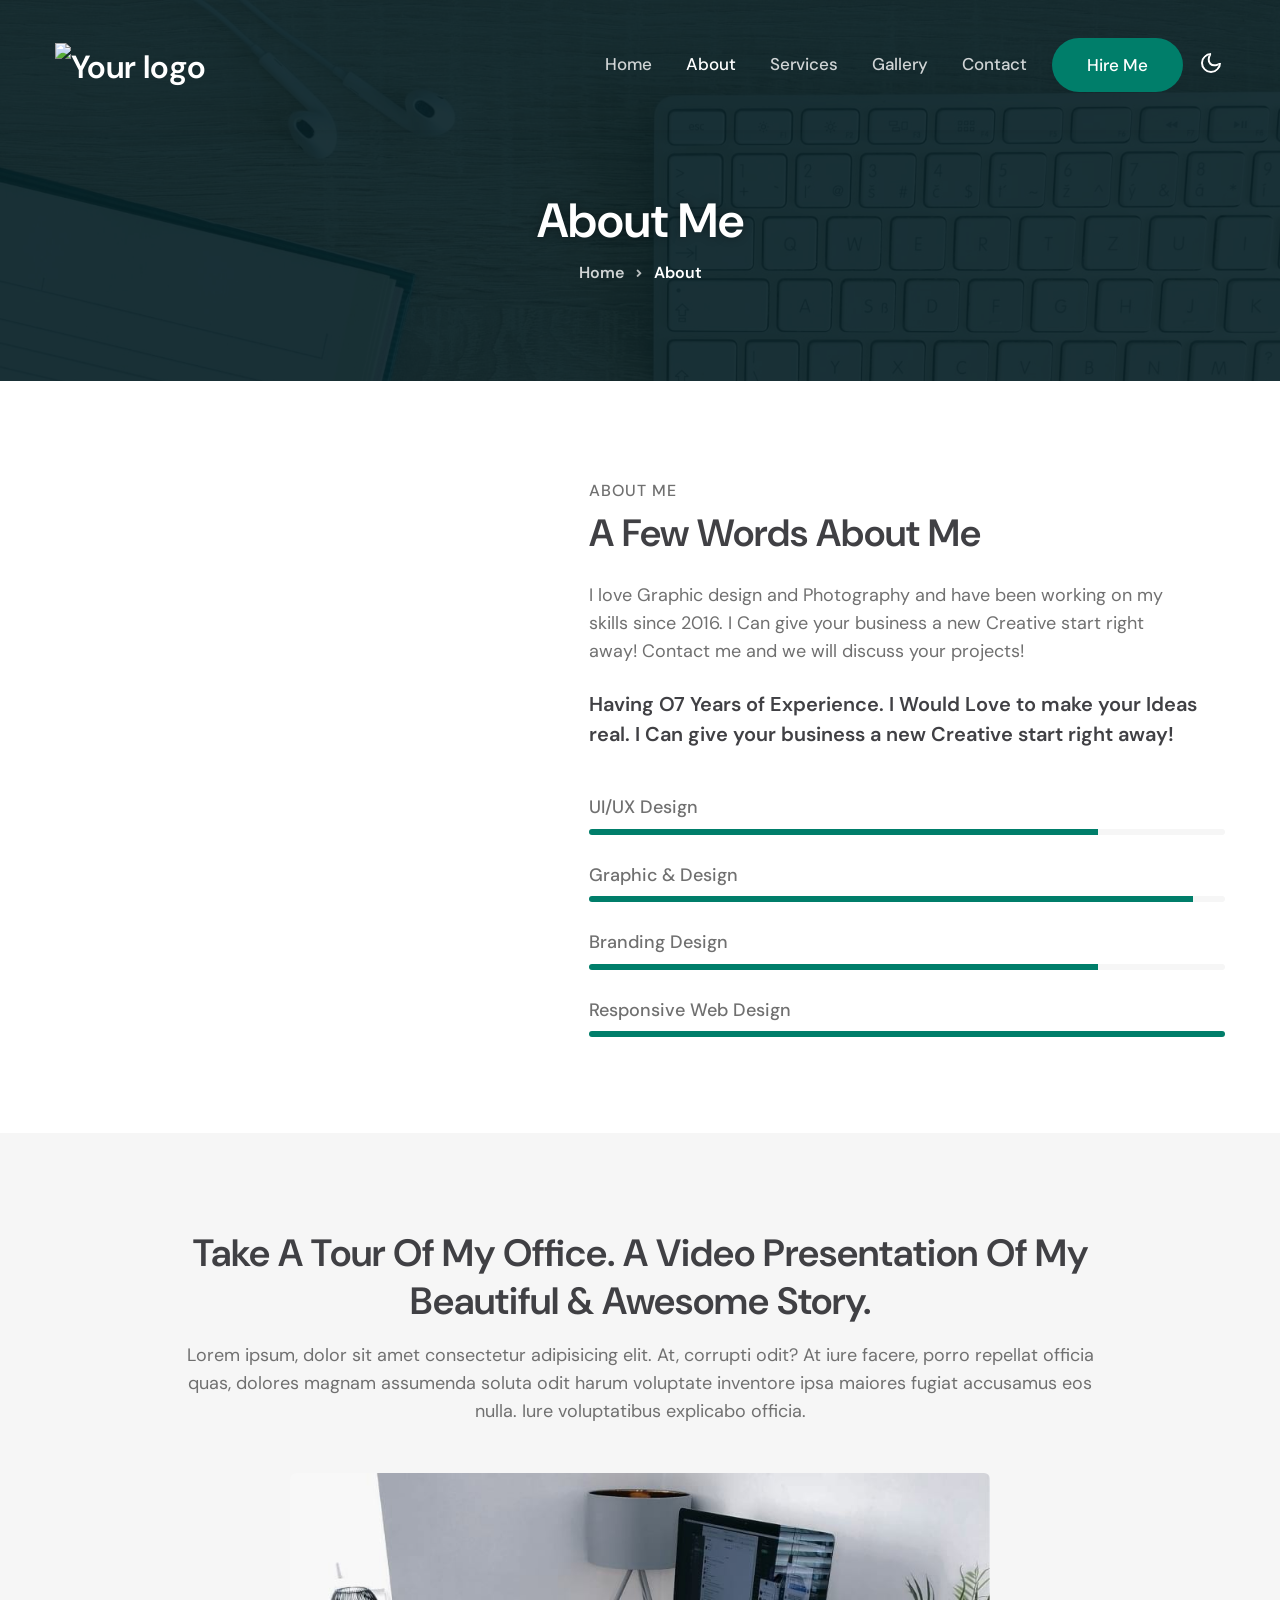
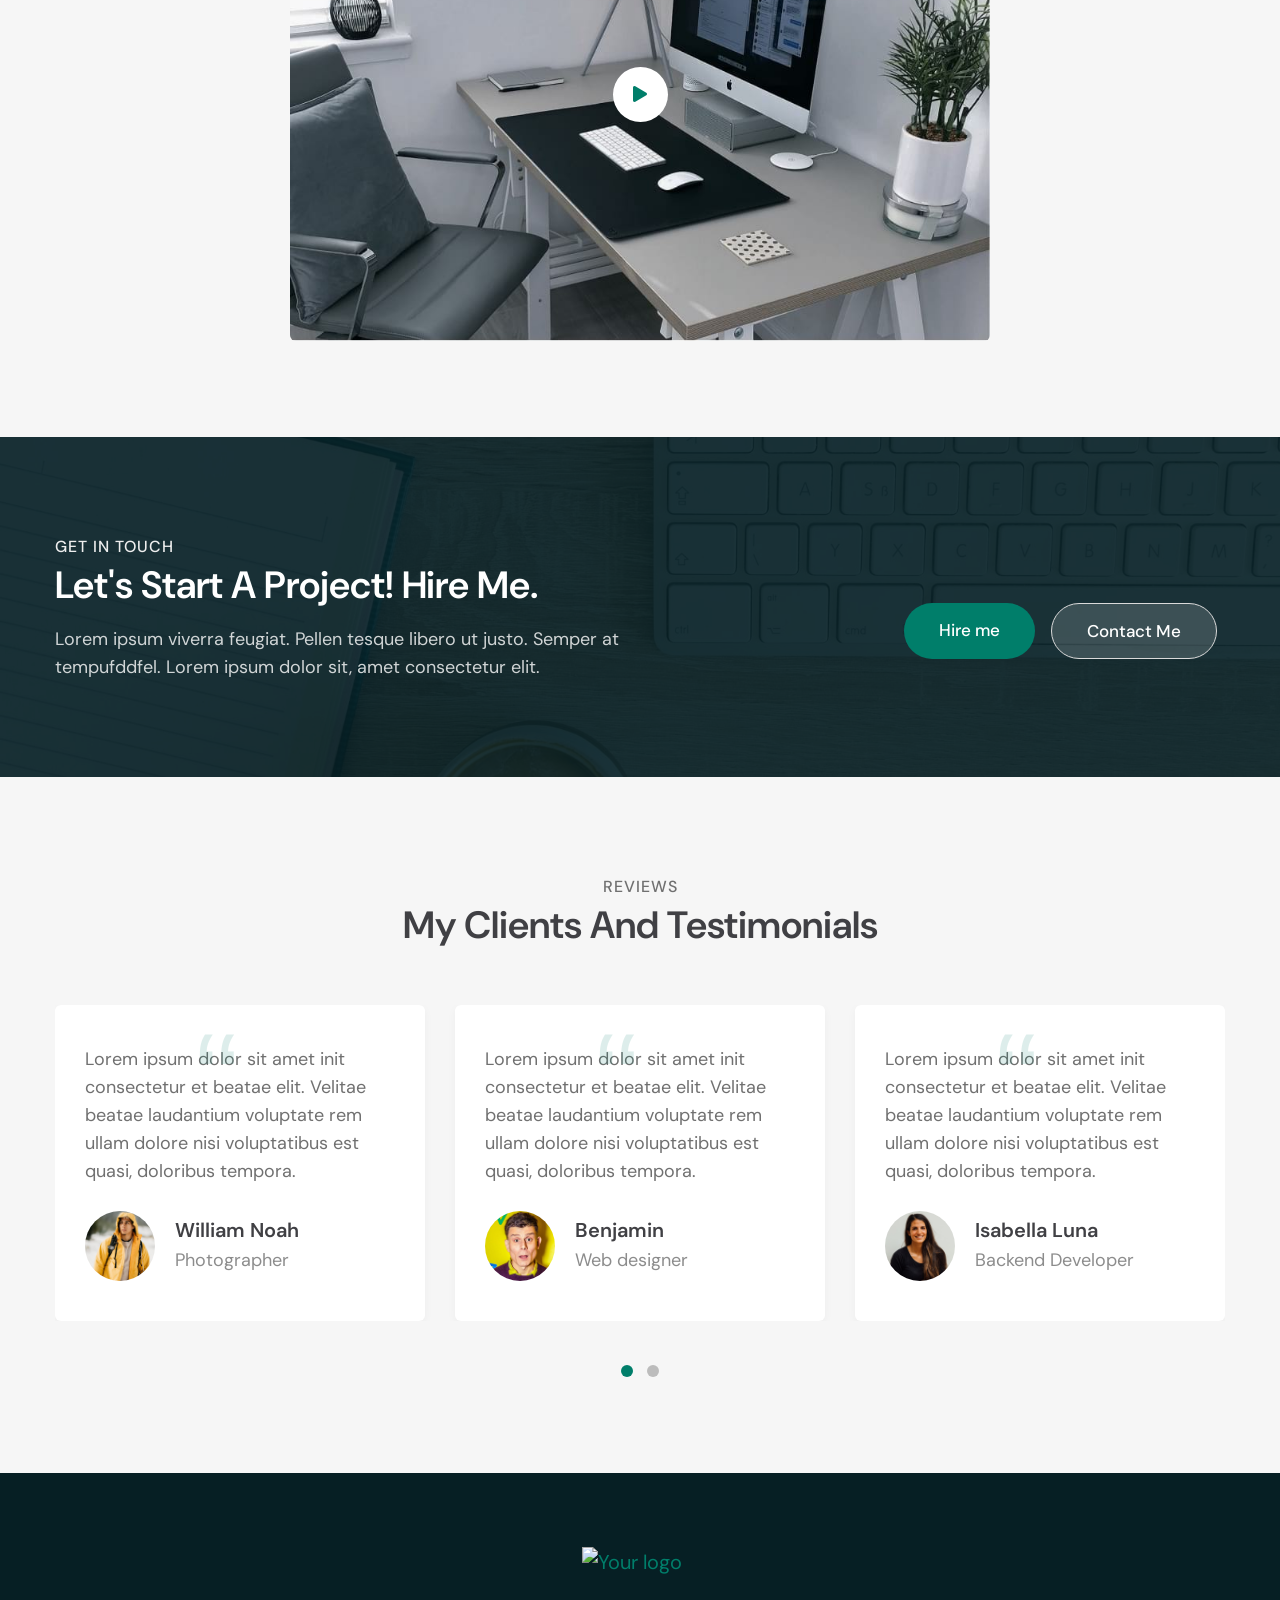
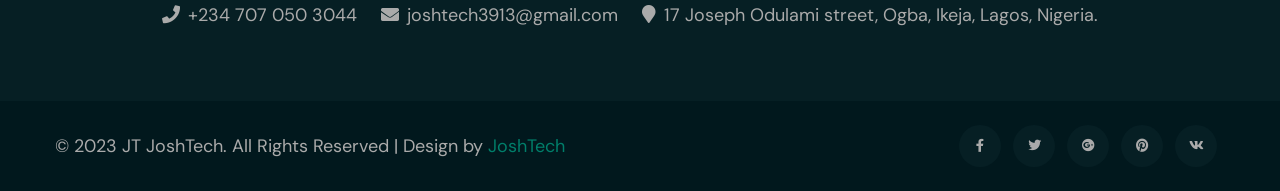
==== commit 8e0ac4ff: "change of logo A new brade logo for the website" ====
--- a/about.html
+++ b/about.html
@@ -11,6 +11,8 @@
     <meta name="viewport" content="width=device-width, initial-scale=1, shrink-to-fit=no">
     <title>JoshTech Portfolio : About</title>
 
+    <link rel="shortcut icon" href="assets/images/favicon.png">
+
     <!-- google-fonts -->
     <link href="//fonts.googleapis.com/css2?family=Dosis:wght@300;400;500;600;800&display=swap" rel="stylesheet">
     <link href="//fonts.googleapis.com/css2?family=DM+Sans:wght@400;500;700&display=swap" rel="stylesheet">
@@ -28,15 +30,16 @@
     <header id="site-header" class="fixed-top">
         <div class="container">
             <nav class="navbar navbar-expand-lg stroke">
+                <!-- if no logo image enable this 
                 <h1>
                     <a class="navbar-brand" href="index.html">
                         <i class="fab fa-asymmetrik"></i> JT JoshTech
                     </a>
-                </h1>
-                <!-- if logo is image enable this   
+                </h1> -->
+                <!-- if logo in image enable this   --> 
                 <a class="navbar-brand" href="index.html">
-                    <img src="image-path" alt="Your logo" title="Your logo" style="height:35px;" />
-                </a> -->
+                    <img src="assets/images/logo.png" alt="Your logo" title="Your logo" style="height:35px;" />
+                </a>
                 <button class="navbar-toggler collapsed bg-gradient" type="button" data-bs-toggle="collapse"
                     data-bs-target="#navbarTogglerDemo02" aria-controls="navbarTogglerDemo02" aria-expanded="false"
                     aria-label="Toggle navigation">
@@ -56,32 +59,20 @@
                             <a class="nav-link" href="services.html">Services</a>
                         </li>
                         <li class="nav-item">
+                            <a class="nav-link" href="gallery.html">Gallery</a>
+                        </li>
+                        <li class="nav-item">
                             <a class="nav-link" href="contact.html">Contact</a>
                         </li>
 
                         <!--/right-btn-->
                         <div class="header-btn mx-2">
-                            <a class="btn btn-style btn-primary mr-lg-5" href="contact.html"> Hire Me</a>
+                            <a class="btn btn-style btn-primary mr-lg-5" href="https://"> Hire Me</a>
                         </div>
                         <!--/right-btn-->
 
                     </ul>
                 </div>
-
-                <!-- search -->
-                <ul class="cd-header-buttons px-lg-2">
-                    <li>
-                    <a class="cd-search-trigger" href="#cd-search">
-                        <span></span>
-                    </a>
-                    </li>
-                </ul>
-                <div id="cd-search" class="cd-search">
-                    <form action="#url" method="post">
-                        <input name="Search" type="search" placeholder="Click enter after typing...">
-                    </form>
-                </div>
-                <!-- //search -->
                 
                 <!-- toggle switch for light and dark theme -->
                 <div class="cont-ser-position">
@@ -129,7 +120,7 @@
             <div class="container py-lg-5 py-md-4 py-2">
                 <div class="content-info-in row">
                     <div class="content-gd col-lg-5 pe-lg-5 my-image">
-                        <img src="assets/images/About2.jpg" alt="" class="img-fluid" />
+                        <img src="assets/images/Banner2.png" alt="" class="img-fluid" />
                     </div>
                     <div class="content-gd col-lg-7 mt-lg-0 mt-5 align-self ps-lg-5">
                         <h6 class="w3l-title-small mb-1">About Me</h6>
@@ -364,20 +355,20 @@
         <div class="footer py-5">
             <div class="container py-md-4">
                 <div clss="footer-logo">
-                    <a class="logo" href="index.html">
-                        <i class="fab fa-asymmetrik"></i> JT JoshTech
+                    <a class="navbar-brand" href="index.html">
+                        <img src="assets/images/logo.png" alt="Your logo" title="Your logo" style="height:35px;" />
                     </a>
                 </div>
                 <div class="footer-contact-info mt-4">
                     <ul>
                         <li>
-                            <a href="tel:+234 814 113 5589" class="contact-text-sub">
-                                <span class="fas fa-phone me-2"></span>+234 814 113 5589
+                            <a href="tel:+234 707 050 3044" class="contact-text-sub">
+                                <span class="fas fa-phone me-2"></span>+234 707 050 3044
                             </a>
                         </li>
                         <li>
-                            <a href="mailto:joshtech@gmail.com" class="contact-text-sub">
-                                <span class="fas fa-envelope me-2"></span>joshtech@gmail.com 
+                            <a href="mailto:joshtech3913@gmail.com" class="contact-text-sub">
+                                <span class="fas fa-envelope me-2"></span>joshtech3913@gmail.com 
                             </a>
                         </li>
                         <li>
